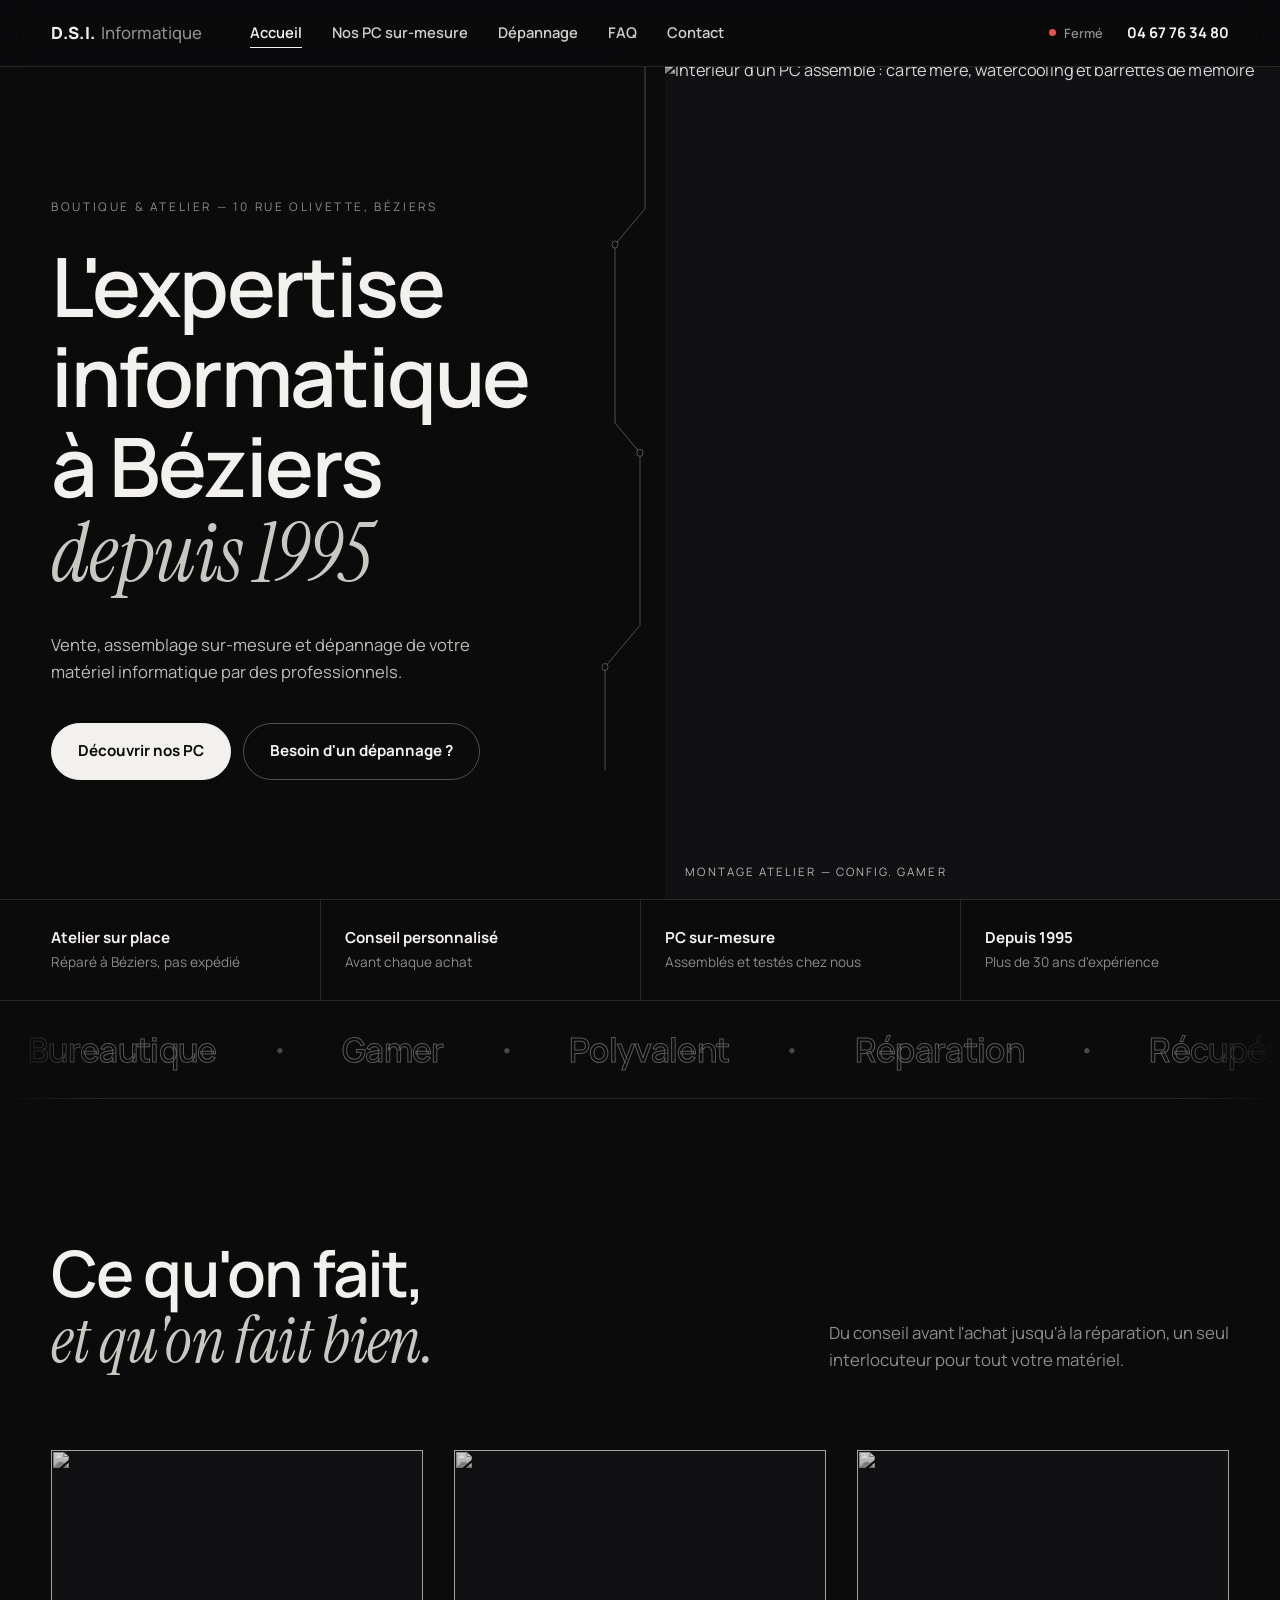
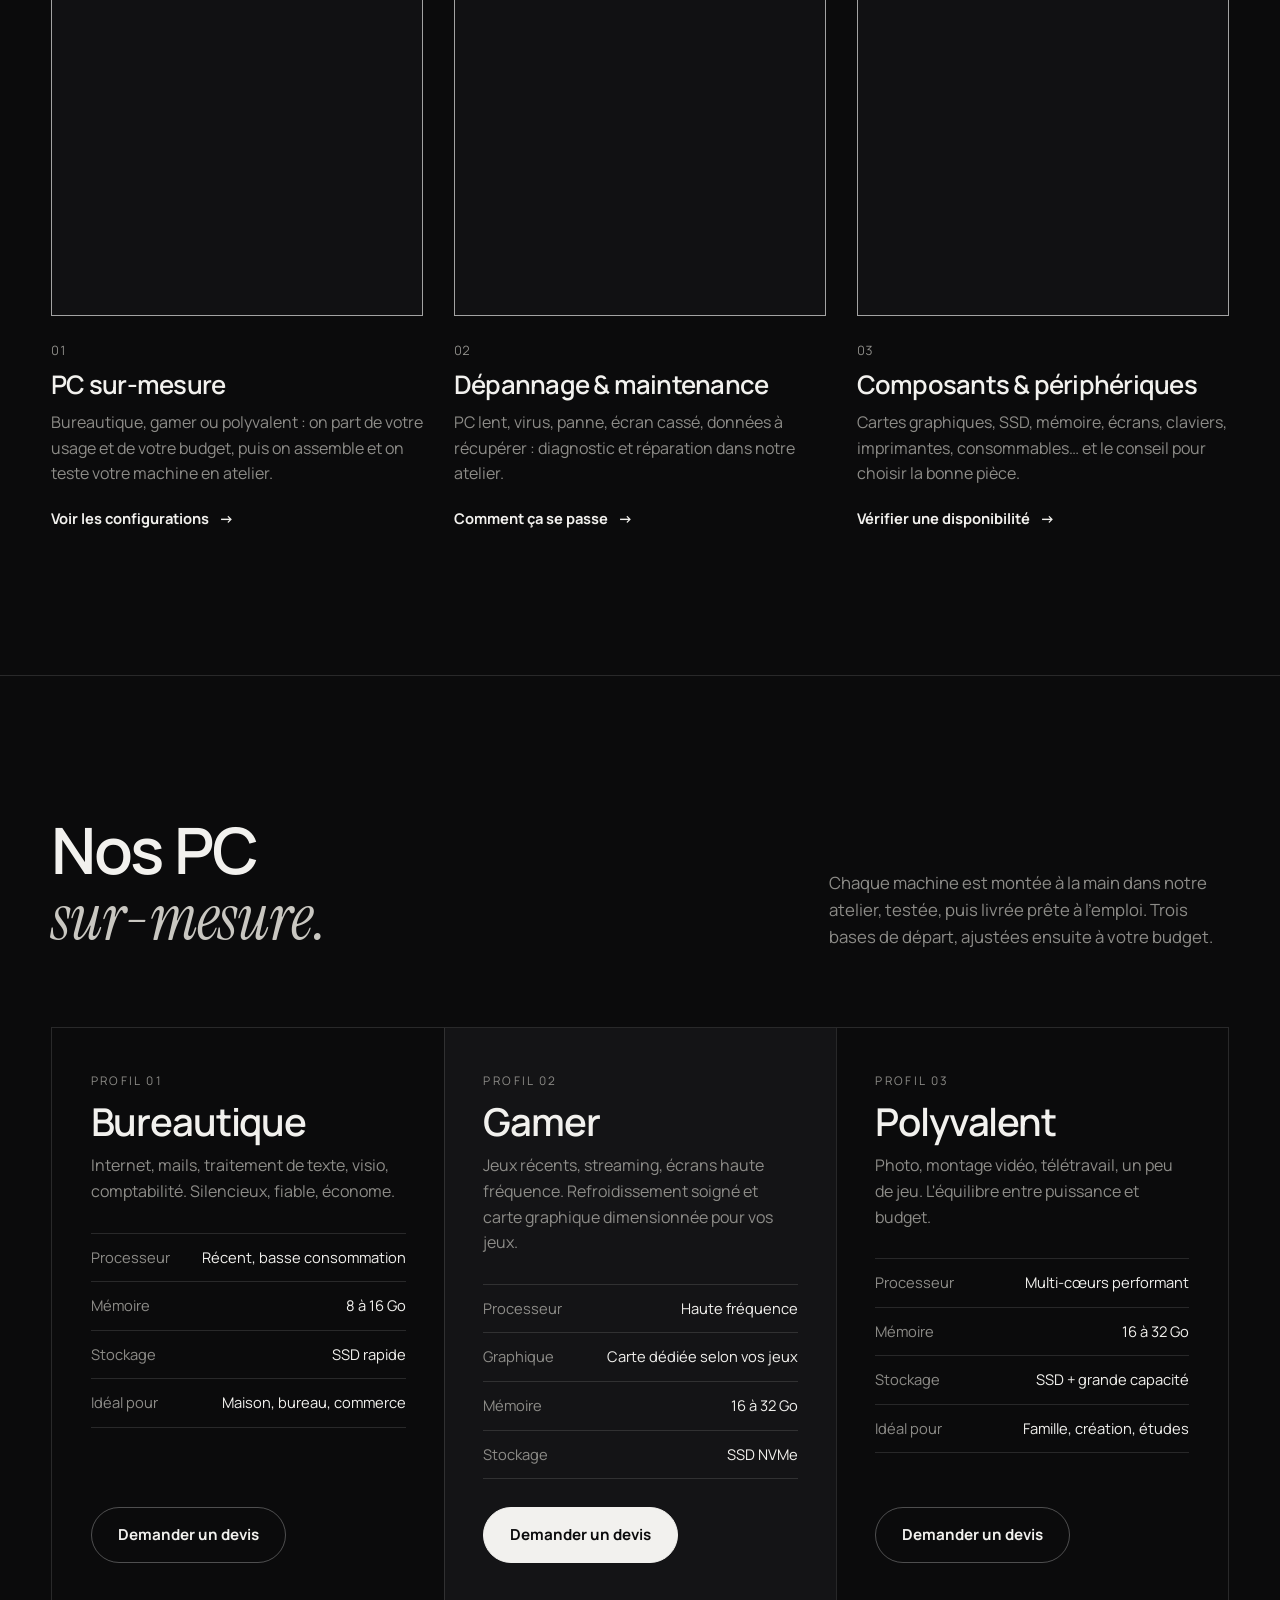
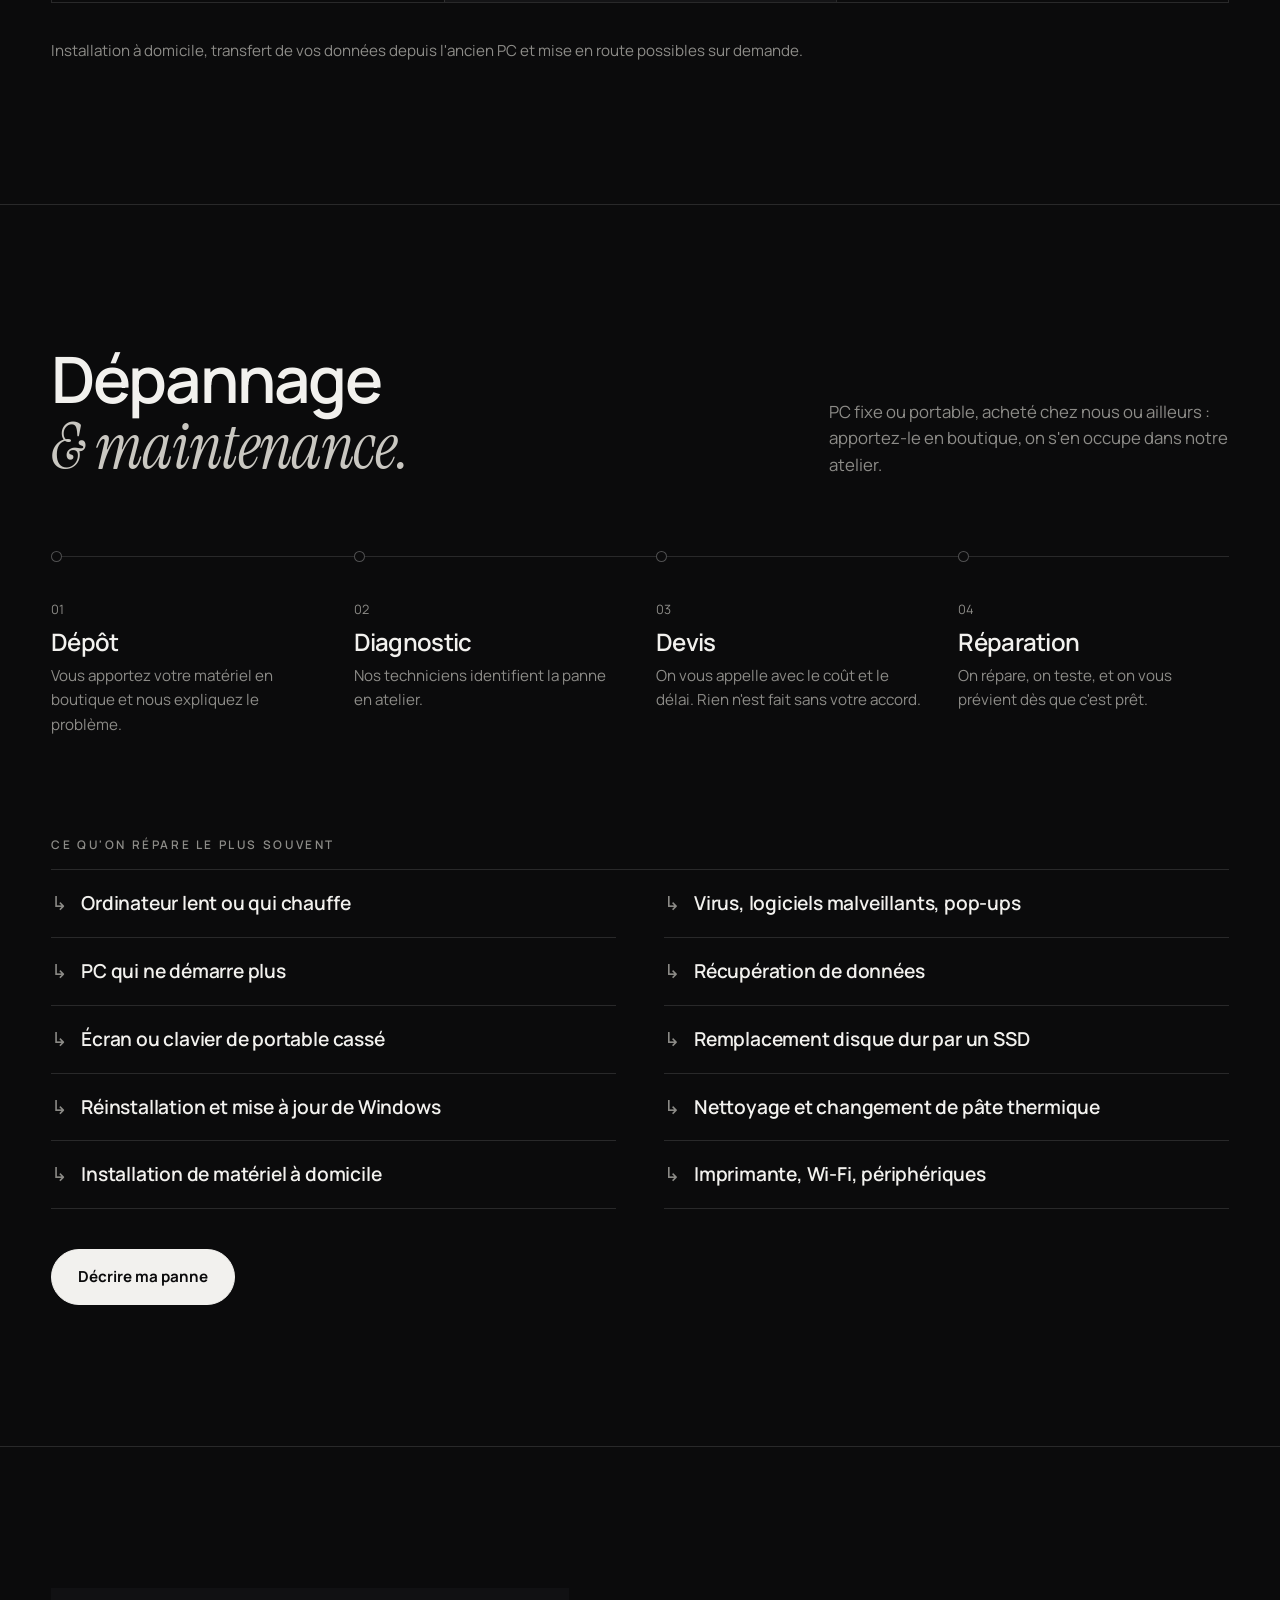
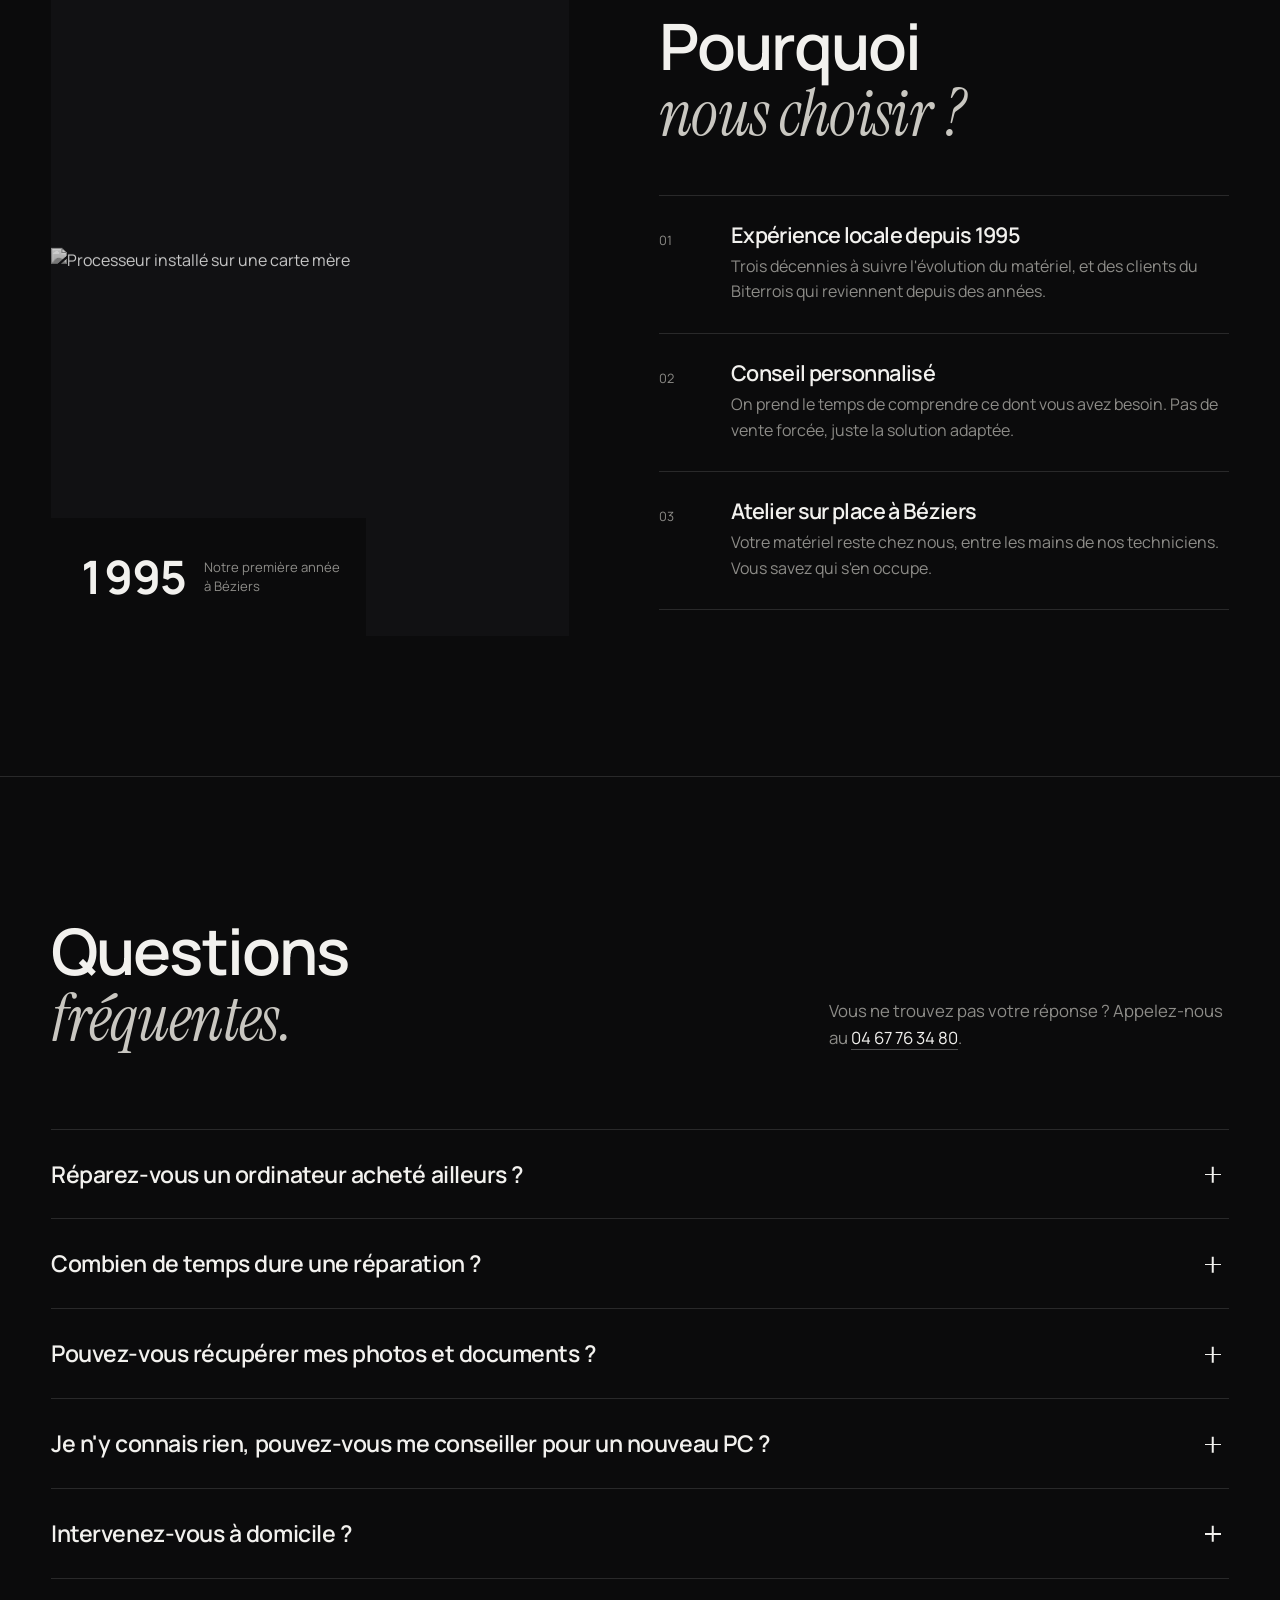
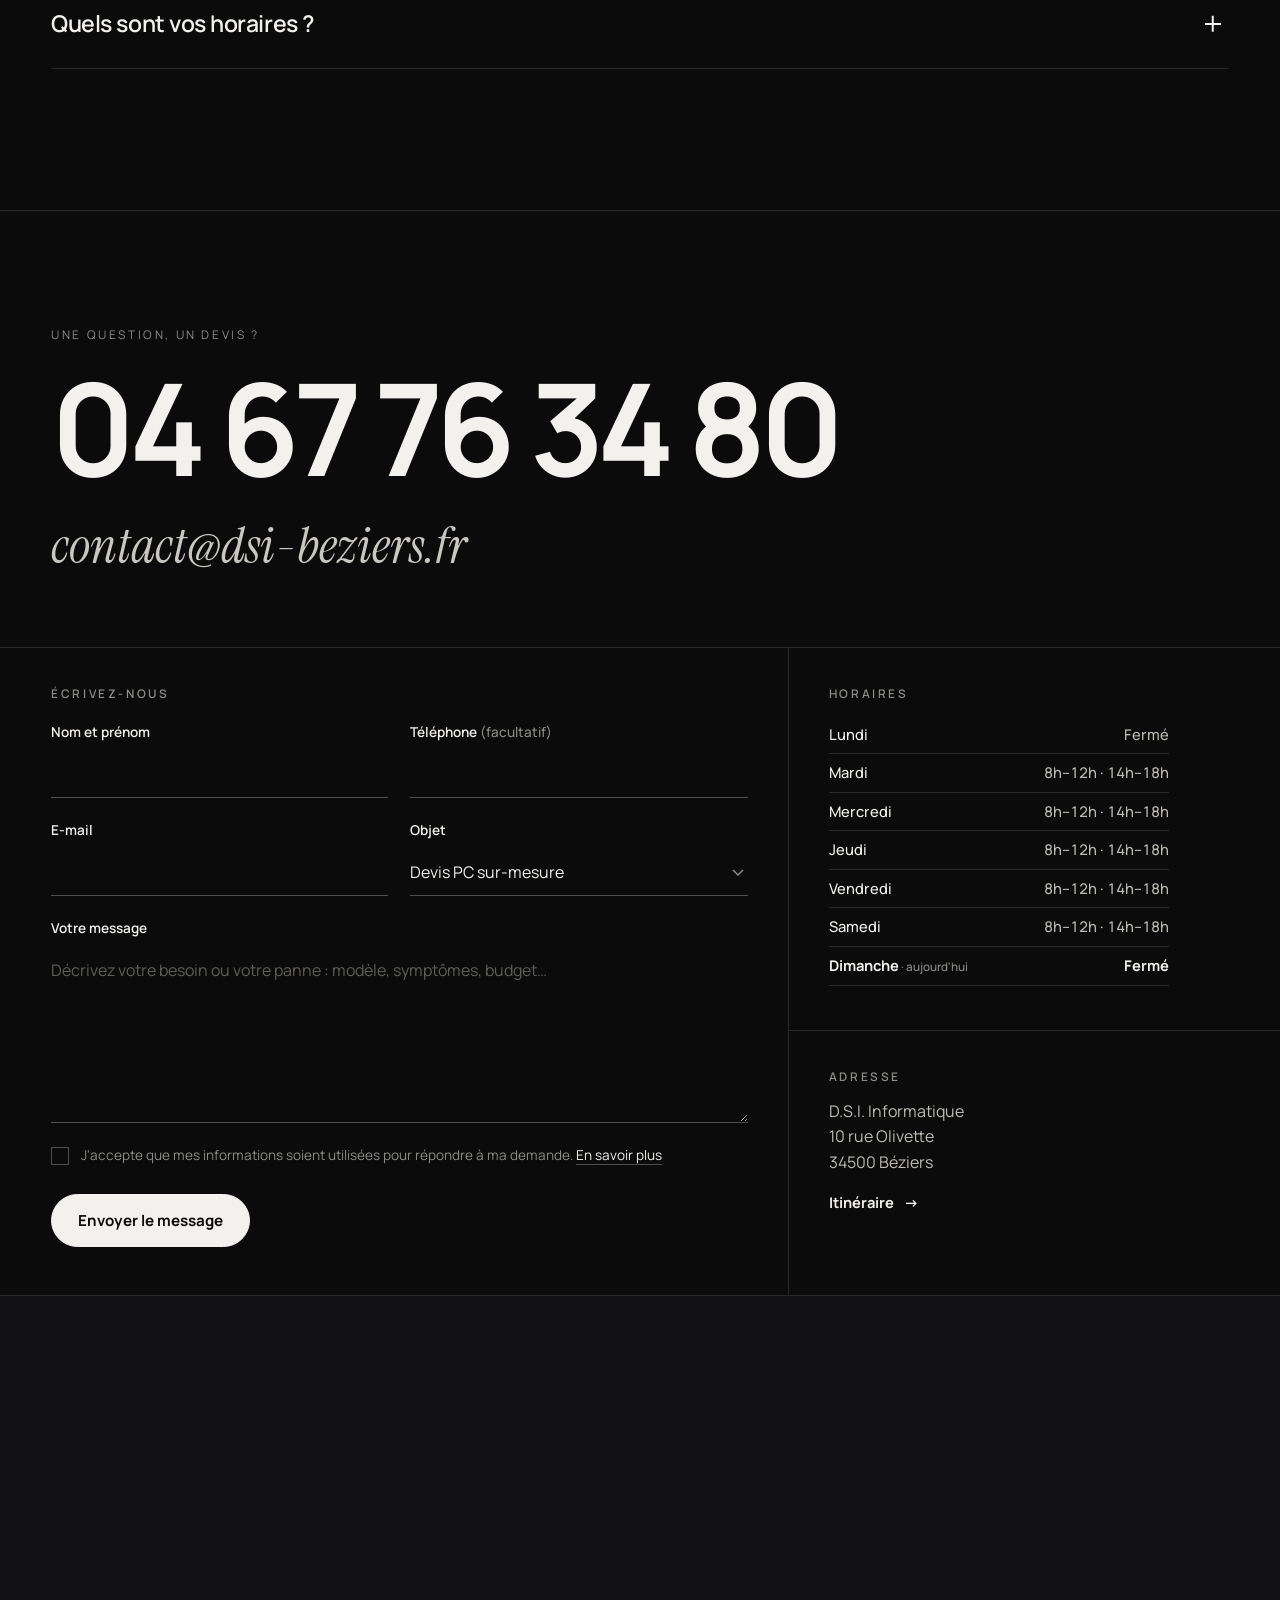
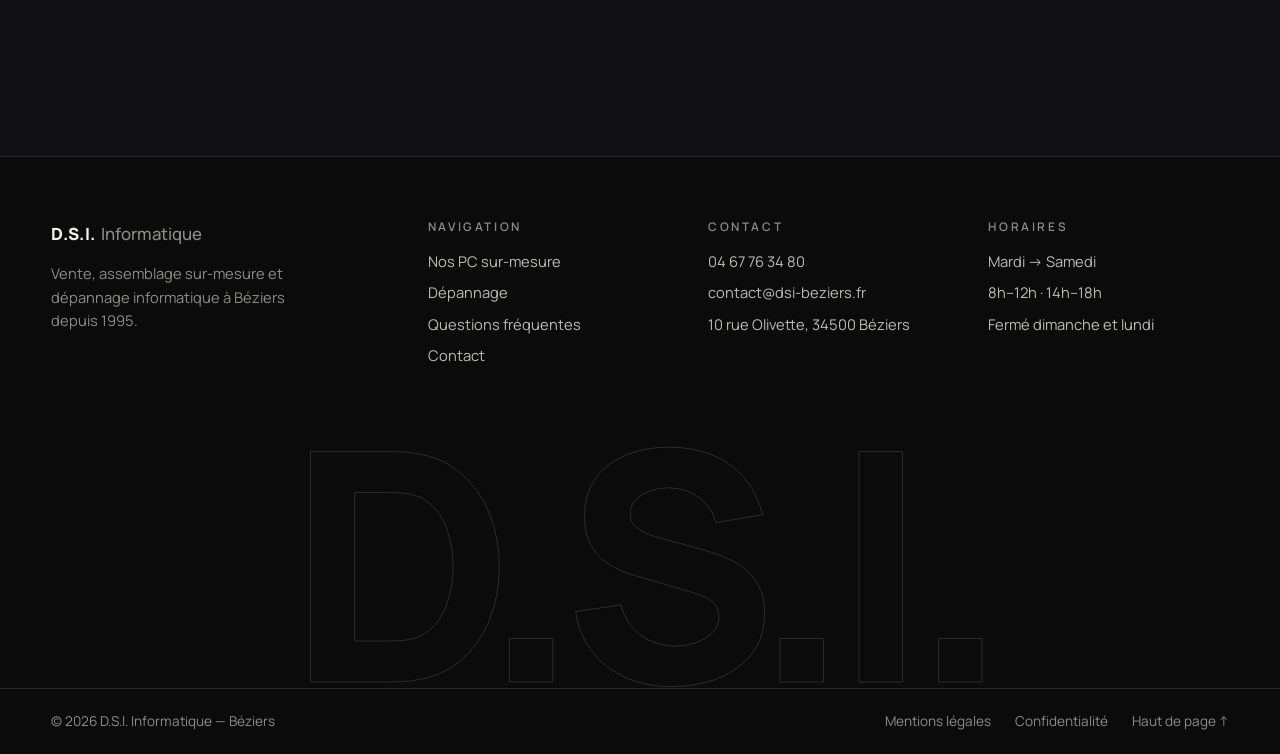
==== index.html @ 3fdc1da6 "Add files via upload" ====
<!DOCTYPE html>
<html lang="fr">
<head>
  <meta charset="UTF-8">
  <meta name="viewport" content="width=device-width, initial-scale=1.0">
  <title>D.S.I. Informatique — Vente, PC sur-mesure et dépannage à Béziers depuis 1995</title>
  <meta name="description" content="D.S.I. Informatique, boutique et atelier au 10 rue Olivette à Béziers depuis 1995 : PC sur-mesure, dépannage, récupération de données, composants et périphériques. 04 67 76 34 80.">
  <meta name="theme-color" content="#0b0b0c">
  <link rel="canonical" href="https://www.dsi-beziers.fr/">

  <!-- Partage réseaux sociaux -->
  <meta property="og:type" content="website">
  <meta property="og:locale" content="fr_FR">
  <meta property="og:title" content="D.S.I. Informatique — L'expertise informatique à Béziers depuis 1995">
  <meta property="og:description" content="Vente, assemblage sur-mesure et dépannage de votre matériel informatique par des professionnels.">
  <meta property="og:image" content="https://images.unsplash.com/photo-1587202372634-32705e3bf49c?auto=format&fit=crop&w=1200&h=630&q=80">

  <link rel="icon" href="data:image/svg+xml,%3Csvg xmlns='http://www.w3.org/2000/svg' viewBox='0 0 64 64'%3E%3Crect width='64' height='64' rx='14' fill='%230b0b0c'/%3E%3Ctext x='32' y='41' font-family='Arial' font-weight='800' font-size='22' fill='%23f2f1ee' text-anchor='middle'%3EDSI%3C/text%3E%3C/svg%3E">
  <link rel="preconnect" href="https://fonts.googleapis.com">
  <link rel="preconnect" href="https://fonts.gstatic.com" crossorigin>
  <link href="https://fonts.googleapis.com/css2?family=Manrope:wght@400;500;600;700;800&family=Instrument+Serif:ital@1&display=swap" rel="stylesheet">
  <link rel="stylesheet" href="style.css">

  <!-- Données structurées pour Google (fiche entreprise locale) -->
  <script type="application/ld+json">
  {
    "@context": "https://schema.org",
    "@type": "ComputerStore",
    "name": "D.S.I. Informatique",
    "url": "https://www.dsi-beziers.fr/",
    "telephone": "+33467763480",
    "email": "contact@dsi-beziers.fr",
    "foundingDate": "1995",
    "address": {
      "@type": "PostalAddress",
      "streetAddress": "10 rue Olivette",
      "postalCode": "34500",
      "addressLocality": "Béziers",
      "addressCountry": "FR"
    },
    "openingHoursSpecification": [
      { "@type": "OpeningHoursSpecification", "dayOfWeek": ["Tuesday","Wednesday","Thursday","Friday","Saturday"], "opens": "08:00", "closes": "12:00" },
      { "@type": "OpeningHoursSpecification", "dayOfWeek": ["Tuesday","Wednesday","Thursday","Friday","Saturday"], "opens": "14:00", "closes": "18:00" }
    ]
  }
  </script>
</head>
<body>
  <a class="skip" href="#main">Aller au contenu</a>

  <!-- ===== Header ===== -->
  <header class="header" id="header">
    <nav class="nav" aria-label="Navigation principale">
      <a href="#accueil" class="logo" aria-label="D.S.I. Informatique, accueil">D.S.I.<span>Informatique</span></a>

      <ul class="nav__links" id="navLinks">
        <li><a href="#accueil">Accueil</a></li>
        <li><a href="#pc-sur-mesure">Nos PC sur-mesure</a></li>
        <li><a href="#depannage">Dépannage</a></li>
        <li><a href="#faq">FAQ</a></li>
        <li><a href="#contact">Contact</a></li>
      </ul>

      <div class="nav__right">
        <span class="live" id="liveStatus"><i></i><b>—</b></span>
        <a href="tel:+33467763480" class="nav__phone">04 67 76 34 80</a>
        <button class="burger" id="burger" aria-label="Ouvrir le menu" aria-expanded="false" aria-controls="navLinks"><span></span><span></span></button>
      </div>
    </nav>
  </header>

  <main id="main">
    <!-- ===== Hero ===== -->
    <section class="hero" id="accueil">
      <div class="hero__text">
        <p class="eyebrow" data-reveal>Boutique &amp; atelier — 10 rue Olivette, Béziers</p>

        <h1 class="hero__title">
          <span class="line"><span>L'expertise</span></span>
          <span class="line"><span>informatique</span></span>
          <span class="line"><span>à Béziers <em>depuis 1995</em></span></span>
        </h1>

        <p class="hero__sub" data-reveal style="--d:.5s">
          Vente, assemblage sur-mesure et dépannage de votre matériel informatique par des professionnels.
        </p>

        <div class="hero__cta" data-reveal style="--d:.65s">
          <a href="#pc-sur-mesure" class="btn btn--light">Découvrir nos PC</a>
          <a href="#depannage" class="btn">Besoin d'un dépannage ?</a>
        </div>
      </div>

      <svg class="hero__trace" viewBox="0 0 80 700" preserveAspectRatio="none" aria-hidden="true">
        <path pathLength="1" d="M60 0 V120 L30 150 V300 L55 325 V470 L20 505 V700" />
        <circle cx="30" cy="150" r="3" /><circle cx="55" cy="325" r="3" /><circle cx="20" cy="505" r="3" />
      </svg>

      <figure class="hero__media">
        <img src="https://images.unsplash.com/photo-1587202372634-32705e3bf49c?auto=format&fit=crop&w=1400&q=80"
             alt="Intérieur d'un PC assemblé : carte mère, watercooling et barrettes de mémoire" fetchpriority="high">
        <figcaption>Montage atelier — config. gamer</figcaption>
      </figure>
    </section>

    <!-- ===== Réassurance ===== -->
    <ul class="perks">
      <li data-reveal><strong>Atelier sur place</strong><span>Réparé à Béziers, pas expédié</span></li>
      <li data-reveal style="--d:.08s"><strong>Conseil personnalisé</strong><span>Avant chaque achat</span></li>
      <li data-reveal style="--d:.16s"><strong>PC sur-mesure</strong><span>Assemblés et testés chez nous</span></li>
      <li data-reveal style="--d:.24s"><strong>Depuis 1995</strong><span>Plus de 30 ans d'expérience</span></li>
    </ul>

    <div class="marquee" aria-hidden="true">
      <div class="marquee__track">
        <span>Bureautique</span><span>Gamer</span><span>Polyvalent</span><span>Réparation</span><span>Récupération de données</span><span>Cartes graphiques</span><span>SSD</span><span>Mémoire</span><span>Écrans</span><span>Installation à domicile</span>
        <span>Bureautique</span><span>Gamer</span><span>Polyvalent</span><span>Réparation</span><span>Récupération de données</span><span>Cartes graphiques</span><span>SSD</span><span>Mémoire</span><span>Écrans</span><span>Installation à domicile</span>
      </div>
    </div>

    <!-- ===== Services ===== -->
    <section class="section" id="services" aria-labelledby="services-title">
      <div class="section__head">
        <h2 id="services-title" data-reveal>Ce qu'on fait,<br><em>et qu'on fait bien.</em></h2>
        <p data-reveal style="--d:.1s">Du conseil avant l'achat jusqu'à la réparation, un seul interlocuteur pour tout votre matériel.</p>
      </div>

      <div class="services">
        <article class="service" data-reveal>
          <a href="#pc-sur-mesure" class="service__img" tabindex="-1" aria-hidden="true">
            <img src="https://images.unsplash.com/photo-1593640408182-31c70c8268f5?auto=format&fit=crop&w=900&q=75" alt="" loading="lazy">
          </a>
          <span class="service__num">01</span>
          <h3>PC sur-mesure</h3>
          <p>Bureautique, gamer ou polyvalent : on part de votre usage et de votre budget, puis on assemble et on teste votre machine en atelier.</p>
          <a href="#pc-sur-mesure" class="link">Voir les configurations</a>
        </article>

        <article class="service" data-reveal style="--d:.1s">
          <a href="#depannage" class="service__img" tabindex="-1" aria-hidden="true">
            <img src="https://images.unsplash.com/photo-1597852074816-d933c7d2b988?auto=format&fit=crop&w=900&q=75" alt="" loading="lazy">
          </a>
          <span class="service__num">02</span>
          <h3>Dépannage &amp; maintenance</h3>
          <p>PC lent, virus, panne, écran cassé, données à récupérer : diagnostic et réparation dans notre atelier.</p>
          <a href="#depannage" class="link">Comment ça se passe</a>
        </article>

        <article class="service" data-reveal style="--d:.2s">
          <a href="#contact" class="service__img" tabindex="-1" aria-hidden="true">
            <img src="https://images.unsplash.com/photo-1591405351990-4726e331f141?auto=format&fit=crop&w=900&q=75" alt="" loading="lazy">
          </a>
          <span class="service__num">03</span>
          <h3>Composants &amp; périphériques</h3>
          <p>Cartes graphiques, SSD, mémoire, écrans, claviers, imprimantes, consommables… et le conseil pour choisir la bonne pièce.</p>
          <a href="#contact" class="link" data-subject="Composant / périphérique">Vérifier une disponibilité</a>
        </article>
      </div>
    </section>

    <!-- ===== PC sur-mesure ===== -->
    <section class="section pcs" id="pc-sur-mesure" aria-labelledby="pc-title">
      <div class="section__head">
        <h2 id="pc-title" data-reveal>Nos PC<br><em>sur-mesure.</em></h2>
        <p data-reveal style="--d:.1s">Chaque machine est montée à la main dans notre atelier, testée, puis livrée prête à l'emploi. Trois bases de départ, ajustées ensuite à votre budget.</p>
      </div>

      <div class="configs">
        <article class="config" data-reveal>
          <header>
            <span class="config__tag">Profil 01</span>
            <h3>Bureautique</h3>
            <p>Internet, mails, traitement de texte, visio, comptabilité. Silencieux, fiable, économe.</p>
          </header>
          <ul class="specs">
            <li><span>Processeur</span>Récent, basse consommation</li>
            <li><span>Mémoire</span>8 à 16 Go</li>
            <li><span>Stockage</span>SSD rapide</li>
            <li><span>Idéal pour</span>Maison, bureau, commerce</li>
          </ul>
          <a href="#contact" class="btn" data-subject="Devis PC sur-mesure" data-message="Bonjour, je souhaite un devis pour un PC bureautique.">Demander un devis</a>
        </article>

        <article class="config config--featured" data-reveal style="--d:.1s">
          <header>
            <span class="config__tag">Profil 02</span>
            <h3>Gamer</h3>
            <p>Jeux récents, streaming, écrans haute fréquence. Refroidissement soigné et carte graphique dimensionnée pour vos jeux.</p>
          </header>
          <ul class="specs">
            <li><span>Processeur</span>Haute fréquence</li>
            <li><span>Graphique</span>Carte dédiée selon vos jeux</li>
            <li><span>Mémoire</span>16 à 32 Go</li>
            <li><span>Stockage</span>SSD NVMe</li>
          </ul>
          <a href="#contact" class="btn btn--light" data-subject="Devis PC sur-mesure" data-message="Bonjour, je souhaite un devis pour un PC gamer. Les jeux auxquels je joue : ">Demander un devis</a>
        </article>

        <article class="config" data-reveal style="--d:.2s">
          <header>
            <span class="config__tag">Profil 03</span>
            <h3>Polyvalent</h3>
            <p>Photo, montage vidéo, télétravail, un peu de jeu. L'équilibre entre puissance et budget.</p>
          </header>
          <ul class="specs">
            <li><span>Processeur</span>Multi-cœurs performant</li>
            <li><span>Mémoire</span>16 à 32 Go</li>
            <li><span>Stockage</span>SSD + grande capacité</li>
            <li><span>Idéal pour</span>Famille, création, études</li>
          </ul>
          <a href="#contact" class="btn" data-subject="Devis PC sur-mesure" data-message="Bonjour, je souhaite un devis pour un PC polyvalent. Mon usage : ">Demander un devis</a>
        </article>
      </div>

      <p class="note" data-reveal>Installation à domicile, transfert de vos données depuis l'ancien PC et mise en route possibles sur demande.</p>
    </section>

    <!-- ===== Dépannage ===== -->
    <section class="section repair" id="depannage" aria-labelledby="repair-title">
      <div class="section__head">
        <h2 id="repair-title" data-reveal>Dépannage<br><em>&amp; maintenance.</em></h2>
        <p data-reveal style="--d:.1s">PC fixe ou portable, acheté chez nous ou ailleurs : apportez-le en boutique, on s'en occupe dans notre atelier.</p>
      </div>

      <ol class="steps" id="steps">
        <li data-reveal><span>01</span><h3>Dépôt</h3><p>Vous apportez votre matériel en boutique et nous expliquez le problème.</p></li>
        <li data-reveal style="--d:.1s"><span>02</span><h3>Diagnostic</h3><p>Nos techniciens identifient la panne en atelier.</p></li>
        <li data-reveal style="--d:.2s"><span>03</span><h3>Devis</h3><p>On vous appelle avec le coût et le délai. Rien n'est fait sans votre accord.</p></li>
        <li data-reveal style="--d:.3s"><span>04</span><h3>Réparation</h3><p>On répare, on teste, et on vous prévient dès que c'est prêt.</p></li>
      </ol>

      <div class="fixes">
        <h3 class="fixes__title" data-reveal>Ce qu'on répare le plus souvent</h3>
        <ul>
          <li data-reveal>Ordinateur lent ou qui chauffe</li>
          <li data-reveal>Virus, logiciels malveillants, pop-ups</li>
          <li data-reveal>PC qui ne démarre plus</li>
          <li data-reveal>Récupération de données</li>
          <li data-reveal>Écran ou clavier de portable cassé</li>
          <li data-reveal>Remplacement disque dur par un SSD</li>
          <li data-reveal>Réinstallation et mise à jour de Windows</li>
          <li data-reveal>Nettoyage et changement de pâte thermique</li>
          <li data-reveal>Installation de matériel à domicile</li>
          <li data-reveal>Imprimante, Wi-Fi, périphériques</li>
        </ul>
        <a href="#contact" class="btn btn--light" data-subject="Dépannage" data-reveal>Décrire ma panne</a>
      </div>
    </section>

    <!-- ===== Pourquoi nous ===== -->
    <section class="section why" id="pourquoi" aria-labelledby="why-title">
      <div class="why__media" data-reveal>
        <img src="https://images.unsplash.com/photo-1555617981-dac3880eac6e?auto=format&fit=crop&w=1000&q=75" alt="Processeur installé sur une carte mère" loading="lazy" data-parallax>
        <div class="why__badge">
          <strong><span data-count="1995">1995</span></strong>
          <span>Notre première année<br>à Béziers</span>
        </div>
      </div>

      <div class="why__content">
        <h2 id="why-title" data-reveal>Pourquoi<br><em>nous choisir ?</em></h2>

        <ol class="reasons">
          <li data-reveal>
            <span>01</span>
            <div>
              <h3>Expérience locale depuis 1995</h3>
              <p>Trois décennies à suivre l'évolution du matériel, et des clients du Biterrois qui reviennent depuis des années.</p>
            </div>
          </li>
          <li data-reveal style="--d:.08s">
            <span>02</span>
            <div>
              <h3>Conseil personnalisé</h3>
              <p>On prend le temps de comprendre ce dont vous avez besoin. Pas de vente forcée, juste la solution adaptée.</p>
            </div>
          </li>
          <li data-reveal style="--d:.16s">
            <span>03</span>
            <div>
              <h3>Atelier sur place à Béziers</h3>
              <p>Votre matériel reste chez nous, entre les mains de nos techniciens. Vous savez qui s'en occupe.</p>
            </div>
          </li>
        </ol>
      </div>
    </section>

    <!-- ===== FAQ ===== -->
    <section class="section faq" id="faq" aria-labelledby="faq-title">
      <div class="section__head">
        <h2 id="faq-title" data-reveal>Questions<br><em>fréquentes.</em></h2>
        <p data-reveal style="--d:.1s">Vous ne trouvez pas votre réponse ? Appelez-nous au <a href="tel:+33467763480">04 67 76 34 80</a>.</p>
      </div>

      <div class="faq__list">
        <details data-reveal>
          <summary>Réparez-vous un ordinateur acheté ailleurs ?</summary>
          <div><p>Oui. PC fixe ou portable, quelle que soit la marque ou l'endroit où il a été acheté, nous le diagnostiquons et le réparons dans notre atelier.</p></div>
        </details>
        <details data-reveal>
          <summary>Combien de temps dure une réparation ?</summary>
          <div><p>Cela dépend de la panne et de la disponibilité des pièces. Après le diagnostic, on vous communique un délai précis en même temps que le devis.</p></div>
        </details>
        <details data-reveal>
          <summary>Pouvez-vous récupérer mes photos et documents ?</summary>
          <div><p>Oui, nous réalisons la récupération de données sur disques durs et SSD, y compris lorsque l'ordinateur ne démarre plus. Évitez de rallumer un disque qui fait du bruit : apportez-le nous directement.</p></div>
        </details>
        <details data-reveal>
          <summary>Je n'y connais rien, pouvez-vous me conseiller pour un nouveau PC ?</summary>
          <div><p>C'est notre métier. Dites-nous ce que vous faites avec votre ordinateur et votre budget, on vous propose la configuration adaptée, sans superflu.</p></div>
        </details>
        <details data-reveal>
          <summary>Intervenez-vous à domicile ?</summary>
          <div><p>Oui, pour l'installation de votre nouveau matériel. Contactez-nous pour convenir d'un créneau.</p></div>
        </details>
        <details data-reveal>
          <summary>Quels sont vos horaires ?</summary>
          <div><p>Du mardi au samedi, de 8h à 12h et de 14h à 18h. Fermé le dimanche et le lundi.</p></div>
        </details>
      </div>
    </section>

    <!-- ===== Contact ===== -->
    <section class="contact" id="contact" aria-labelledby="contact-title">
      <div class="contact__big">
        <p class="eyebrow" data-reveal>Une question, un devis ?</p>
        <h2 id="contact-title" data-reveal>
          <a href="tel:+33467763480" class="phone-xl">04 67 76 34 80</a>
        </h2>
        <a href="mailto:contact@dsi-beziers.fr" class="mail-xl" data-reveal style="--d:.1s">contact@dsi-beziers.fr</a>
      </div>

      <div class="contact__layout">
        <!-- Formulaire -->
        <form class="form" id="contactForm" novalidate data-reveal>
          <h3>Écrivez-nous</h3>
          <div class="form__row">
            <div class="field">
              <label for="f-name">Nom et prénom</label>
              <input id="f-name" name="name" type="text" autocomplete="name" required>
              <small class="field__error">Indiquez votre nom.</small>
            </div>
            <div class="field">
              <label for="f-phone">Téléphone <i>(facultatif)</i></label>
              <input id="f-phone" name="phone" type="tel" autocomplete="tel" inputmode="tel">
            </div>
          </div>
          <div class="form__row">
            <div class="field">
              <label for="f-email">E-mail</label>
              <input id="f-email" name="email" type="email" autocomplete="email" required>
              <small class="field__error">Indiquez une adresse e-mail valide.</small>
            </div>
            <div class="field">
              <label for="f-subject">Objet</label>
              <select id="f-subject" name="subject" required>
                <option value="Devis PC sur-mesure">Devis PC sur-mesure</option>
                <option value="Dépannage">Dépannage / réparation</option>
                <option value="Récupération de données">Récupération de données</option>
                <option value="Composant / périphérique">Composant / périphérique</option>
                <option value="Installation à domicile">Installation à domicile</option>
                <option value="Autre demande">Autre demande</option>
              </select>
            </div>
          </div>
          <div class="field">
            <label for="f-message">Votre message</label>
            <textarea id="f-message" name="message" rows="6" required placeholder="Décrivez votre besoin ou votre panne : modèle, symptômes, budget…"></textarea>
            <small class="field__error">Écrivez votre message.</small>
          </div>
          <label class="check">
            <input type="checkbox" name="consent" required>
            <span>J'accepte que mes informations soient utilisées pour répondre à ma demande. <a href="mentions-legales.html#confidentialite">En savoir plus</a></span>
          </label>
          <small class="field__error field__error--consent">Merci de cocher cette case.</small>

          <div class="form__foot">
            <button type="submit" class="btn btn--light">Envoyer le message</button>
            <p class="form__status" id="formStatus" role="status" aria-live="polite"></p>
          </div>
        </form>

        <!-- Infos -->
        <aside class="contact__info">
          <div class="contact__col" data-reveal>
            <h3>Horaires</h3>
            <table class="hours" id="hours">
              <tbody>
                <tr data-day="1"><th>Lundi</th><td>Fermé</td></tr>
                <tr data-day="2"><th>Mardi</th><td>8h–12h · 14h–18h</td></tr>
                <tr data-day="3"><th>Mercredi</th><td>8h–12h · 14h–18h</td></tr>
                <tr data-day="4"><th>Jeudi</th><td>8h–12h · 14h–18h</td></tr>
                <tr data-day="5"><th>Vendredi</th><td>8h–12h · 14h–18h</td></tr>
                <tr data-day="6"><th>Samedi</th><td>8h–12h · 14h–18h</td></tr>
                <tr data-day="0"><th>Dimanche</th><td>Fermé</td></tr>
              </tbody>
            </table>
          </div>

          <div class="contact__col" data-reveal style="--d:.1s">
            <h3>Adresse</h3>
            <address>
              D.S.I. Informatique<br>
              10 rue Olivette<br>
              34500 Béziers
            </address>
            <a class="link" href="https://www.google.com/maps/dir/?api=1&destination=10+rue+Olivette+34500+B%C3%A9ziers" target="_blank" rel="noopener">Itinéraire</a>
          </div>
        </aside>
      </div>

      <div class="map" data-reveal>
        <iframe title="Plan d'accès : D.S.I. Informatique, 10 rue Olivette, Béziers"
                src="https://www.google.com/maps?q=10+rue+Olivette,+34500+B%C3%A9ziers&z=16&output=embed"
                loading="lazy" referrerpolicy="no-referrer-when-downgrade"></iframe>
      </div>
    </section>
  </main>

  <!-- ===== Footer ===== -->
  <footer class="footer">
    <div class="footer__cols">
      <div>
        <a href="#accueil" class="logo">D.S.I.<span>Informatique</span></a>
        <p class="footer__about">Vente, assemblage sur-mesure et dépannage informatique à Béziers depuis 1995.</p>
      </div>
      <div>
        <h3>Navigation</h3>
        <ul>
          <li><a href="#pc-sur-mesure">Nos PC sur-mesure</a></li>
          <li><a href="#depannage">Dépannage</a></li>
          <li><a href="#faq">Questions fréquentes</a></li>
          <li><a href="#contact">Contact</a></li>
        </ul>
      </div>
      <div>
        <h3>Contact</h3>
        <ul>
          <li><a href="tel:+33467763480">04 67 76 34 80</a></li>
          <li><a href="mailto:contact@dsi-beziers.fr">contact@dsi-beziers.fr</a></li>
          <li>10 rue Olivette, 34500 Béziers</li>
        </ul>
      </div>
      <div>
        <h3>Horaires</h3>
        <ul>
          <li>Mardi → Samedi</li>
          <li>8h–12h · 14h–18h</li>
          <li>Fermé dimanche et lundi</li>
        </ul>
      </div>
    </div>

    <p class="footer__word" aria-hidden="true">D.S.I.</p>

    <div class="footer__bar">
      <span>© <span id="year"></span> D.S.I. Informatique — Béziers</span>
      <nav aria-label="Liens légaux">
        <a href="mentions-legales.html">Mentions légales</a>
        <a href="mentions-legales.html#confidentialite">Confidentialité</a>
        <a href="#accueil">Haut de page ↑</a>
      </nav>
    </div>
  </footer>

  <script src="script.js" defer></script>
</body>
</html>
---- style.css ----
/* =========================================================
   D.S.I. Informatique — Béziers
   ========================================================= */

:root {
  --bg: #0b0b0c;
  --bg-2: #111113;
  --line: rgba(255, 255, 255, 0.12);
  --line-strong: rgba(255, 255, 255, 0.28);
  --text: #f2f1ee;
  --muted: #8d8c88;
  --accent: #4f8cff;
  --ok: #3ecf8e;
  --ko: #e5534b;

  --font: "Manrope", system-ui, -apple-system, "Segoe UI", sans-serif;
  --serif: "Instrument Serif", Georgia, serif;

  --header-h: 66px;
  --pad: clamp(16px, 4vw, 56px);
  --ease: cubic-bezier(0.16, 1, 0.3, 1);
}

*, *::before, *::after { box-sizing: border-box; margin: 0; padding: 0; }
html { scroll-behavior: smooth; scroll-padding-top: var(--header-h); }
body {
  font-family: var(--font);
  background: var(--bg);
  color: var(--text);
  line-height: 1.6;
  -webkit-font-smoothing: antialiased;
  overflow-x: hidden;
}
img { display: block; max-width: 100%; }
a { color: inherit; text-decoration: none; }
ul, ol { list-style: none; }
h1, h2, h3 { font-weight: 600; letter-spacing: -0.03em; line-height: 1.02; }
em { font-family: var(--serif); font-style: italic; font-weight: 400; letter-spacing: -0.01em; }
:focus-visible { outline: 1px solid var(--text); outline-offset: 4px; }

.eyebrow {
  font-size: 0.74rem;
  letter-spacing: 0.22em;
  text-transform: uppercase;
  color: var(--muted);
}

/* ---------- Boutons & liens ---------- */
.btn {
  display: inline-flex;
  align-items: center;
  justify-content: center;
  padding: 15px 26px;
  border: 1px solid var(--line-strong);
  border-radius: 999px;
  font-weight: 700;
  font-size: 0.95rem;
  position: relative;
  overflow: hidden;
  isolation: isolate;
  transition: color .45s var(--ease), border-color .45s var(--ease);
}
/* remplissage qui monte au survol */
.btn::before {
  content: "";
  position: absolute;
  inset: 0;
  z-index: -1;
  background: var(--text);
  transform: translateY(101%);
  border-radius: inherit;
  transition: transform .45s var(--ease);
}
.btn:hover { color: var(--bg); border-color: var(--text); }
.btn:hover::before { transform: none; }
.btn--light { background: var(--text); color: var(--bg); border-color: var(--text); }
.btn--light::before { background: var(--bg); }
.btn--light:hover { color: var(--text); border-color: var(--line-strong); }

.link {
  display: inline-flex;
  align-items: center;
  gap: 10px;
  font-weight: 700;
  font-size: 0.92rem;
  padding-bottom: 4px;
  background: linear-gradient(currentColor, currentColor) 0 100% / 0 1px no-repeat;
  transition: background-size .45s var(--ease);
}
.link::after { content: "→"; transition: transform .45s var(--ease); }
.link:hover { background-size: 100% 1px; }
.link:hover::after { transform: translateX(4px); }

/* ---------- Header ---------- */
.header {
  position: fixed;
  inset: 0 0 auto;
  z-index: 50;
  background: rgba(11, 11, 12, 0.72);
  backdrop-filter: blur(14px);
  -webkit-backdrop-filter: blur(14px);
  border-bottom: 1px solid var(--line);
  transition: transform .5s var(--ease);
}
.header.hidden { transform: translateY(-100%); }
.nav {
  height: var(--header-h);
  padding: 0 var(--pad);
  display: flex;
  align-items: center;
  gap: 48px;
}
.logo { font-weight: 800; font-size: 1.05rem; letter-spacing: 0.02em; }
.logo span { font-weight: 500; color: var(--muted); margin-left: 6px; letter-spacing: 0; }

.nav__links { display: flex; gap: 30px; }
.nav__links a {
  font-size: 0.92rem;
  font-weight: 600;
  color: #cfcec9;
  position: relative;
  transition: color .3s;
}
.nav__links a::after {
  content: "";
  position: absolute;
  left: 0; right: 0; bottom: -6px;
  height: 1px;
  background: currentColor;
  transform: scaleX(0);
  transform-origin: right;
  transition: transform .45s var(--ease);
}
.nav__links a:hover, .nav__links a.active { color: var(--text); }
.nav__links a:hover::after, .nav__links a.active::after { transform: scaleX(1); transform-origin: left; }

.nav__right { margin-left: auto; display: flex; align-items: center; gap: 24px; }
.nav__phone { font-weight: 700; font-size: 0.92rem; }
.live { display: inline-flex; align-items: center; gap: 8px; font-size: 0.8rem; color: var(--muted); }
.live i { width: 7px; height: 7px; border-radius: 50%; background: var(--muted); }
.live.open i { background: var(--ok); box-shadow: 0 0 0 4px rgba(62, 207, 142, .15); }
.live.closed i { background: var(--ko); }
.live b { font-weight: 600; }

.burger { display: none; width: 40px; height: 40px; background: none; border: 0; cursor: pointer; position: relative; }
.burger span { position: absolute; left: 10px; right: 10px; height: 1.5px; background: var(--text); transition: transform .4s var(--ease); }
.burger span:first-child { top: 16px; }
.burger span:last-child { top: 23px; }
.burger[aria-expanded="true"] span:first-child { transform: translateY(3.5px) rotate(45deg); }
.burger[aria-expanded="true"] span:last-child { transform: translateY(-3.5px) rotate(-45deg); }

/* ---------- Hero ---------- */
.hero {
  min-height: 100vh;
  min-height: 100svh;
  padding-top: var(--header-h);
  display: grid;
  grid-template-columns: 1fr 80px 1.05fr;
  border-bottom: 1px solid var(--line);
}
.hero__text {
  padding: clamp(40px, 7vw, 96px) 0 clamp(40px, 6vw, 80px) var(--pad);
  display: flex;
  flex-direction: column;
  justify-content: center;
}
.hero__title {
  font-size: clamp(2.7rem, 6.4vw, 6.2rem);
  margin: 28px 0 30px;
}
.hero__title .line { display: block; overflow: hidden; padding-bottom: 0.08em; }
.hero__title .line > span {
  display: inline-block;
  transform: translateY(110%);
  transition: transform 1.1s var(--ease);
}
.hero__title .line:nth-child(2) > span { transition-delay: .08s; }
.hero__title .line:nth-child(3) > span { transition-delay: .16s; }
.loaded .hero__title .line > span { transform: none; }
.hero__title em { color: #c9c7c1; }
.hero__sub { font-size: clamp(1.02rem, 1.3vw, 1.2rem); color: #bdbbb5; max-width: 470px; }
.hero__cta { display: flex; flex-wrap: wrap; gap: 12px; margin-top: 38px; }

.hero__trace { width: 100%; height: 100%; overflow: visible; }
.hero__trace path {
  fill: none;
  stroke: var(--line-strong);
  stroke-width: 1;
  vector-effect: non-scaling-stroke;
  stroke-dasharray: 1;
  stroke-dashoffset: 1;
  transition: stroke-dashoffset 2.2s var(--ease) .3s;
}
.hero__trace circle { fill: var(--bg); stroke: var(--line-strong); vector-effect: non-scaling-stroke; opacity: 0; transition: opacity .6s 1.6s; }
.loaded .hero__trace path { stroke-dashoffset: 0; }
.loaded .hero__trace circle { opacity: 1; }

.hero__media { position: relative; overflow: hidden; background: var(--bg-2); }
.hero__media img {
  width: 100%;
  height: 100%;
  object-fit: cover;
  filter: grayscale(1) contrast(1.08) brightness(.85);
  transform: scale(1.12);
  transition: transform 1.8s var(--ease), filter 1.2s var(--ease);
}
.loaded .hero__media img { transform: scale(1.02); }
.hero__media:hover img { filter: grayscale(0) contrast(1.02) brightness(.95); }
.hero__media figcaption {
  position: absolute;
  left: 20px; bottom: 18px;
  font-size: 0.72rem;
  letter-spacing: 0.18em;
  text-transform: uppercase;
  color: rgba(255,255,255,.75);
  mix-blend-mode: difference;
}

/* ---------- Réassurance ---------- */
.perks {
  display: grid;
  grid-template-columns: repeat(4, 1fr);
  border-bottom: 1px solid var(--line);
}
.perks li {
  padding: 26px var(--pad) 26px 24px;
  border-left: 1px solid var(--line);
  display: flex;
  flex-direction: column;
  gap: 2px;
}
.perks li:first-child { border-left: 0; padding-left: var(--pad); }
.perks strong { font-size: 0.95rem; font-weight: 700; }
.perks span { font-size: 0.85rem; color: var(--muted); }

/* ---------- Marquee ---------- */
.marquee {
  border-bottom: 1px solid var(--line);
  overflow: hidden;
  padding: 22px 0;
  mask-image: linear-gradient(90deg, transparent, #000 8%, #000 92%, transparent);
}
.marquee__track { display: flex; width: max-content; animation: marquee 40s linear infinite; }
.marquee:hover .marquee__track { animation-play-state: paused; }
.marquee span {
  font-size: clamp(1.4rem, 2.6vw, 2.2rem);
  font-weight: 600;
  letter-spacing: -0.02em;
  color: #57565300;
  -webkit-text-stroke: 1px #5b5a56;
  padding: 0 28px;
  display: flex;
  align-items: center;
  gap: 56px;
  transition: color .3s;
}
.marquee span::after { content: "•"; -webkit-text-stroke: 0; color: #4a4946; font-size: .6em; }
.marquee span:hover { color: var(--text); -webkit-text-stroke-color: var(--text); }
@keyframes marquee { to { transform: translateX(-50%); } }

/* ---------- Sections ---------- */
.section { padding: clamp(80px, 11vw, 150px) var(--pad); }
.section__head {
  display: grid;
  grid-template-columns: 1.2fr 1fr;
  gap: 40px;
  align-items: end;
  margin-bottom: clamp(48px, 6vw, 80px);
}
.section__head h2, .why h2 { font-size: clamp(2.3rem, 5vw, 4.4rem); }
.section__head h2 em, .why h2 em { color: #c9c7c1; }
.section__head p { color: var(--muted); max-width: 400px; font-size: 1.05rem; justify-self: end; }

/* ---------- Services ---------- */
.services { display: grid; grid-template-columns: repeat(3, 1fr); gap: clamp(20px, 2.4vw, 36px); }
.service { display: flex; flex-direction: column; gap: 12px; }
.service__img { aspect-ratio: 4 / 5; overflow: hidden; background: var(--bg-2); margin-bottom: 12px; }
.service__img img {
  width: 100%;
  height: 100%;
  object-fit: cover;
  filter: grayscale(1) brightness(.85);
  transition: transform 1.2s var(--ease), filter .8s var(--ease);
}
.service:hover .service__img img { transform: scale(1.06); filter: grayscale(0) brightness(.95); }
.service__num { font-size: 0.8rem; color: var(--muted); font-variant-numeric: tabular-nums; }
.service h3 { font-size: 1.6rem; }
.service p { color: var(--muted); max-width: 40ch; }
.service .link { margin-top: 8px; align-self: flex-start; }

/* ---------- Pourquoi nous ---------- */
.why {
  display: grid;
  grid-template-columns: 1fr 1.1fr;
  gap: clamp(40px, 7vw, 110px);
  align-items: center;
  border-top: 1px solid var(--line);
}
.why__media { position: relative; aspect-ratio: 4 / 5; overflow: hidden; background: var(--bg-2); }
.why__media img {
  width: 100%;
  height: 120%;
  object-fit: cover;
  filter: grayscale(1) contrast(1.1) brightness(.8);
  will-change: transform;
}
.why__badge {
  position: absolute;
  left: 0; bottom: 0;
  padding: 22px 26px;
  background: var(--bg);
  display: flex;
  align-items: center;
  gap: 18px;
}
.why__badge strong { font-size: clamp(2.2rem, 3.6vw, 3.2rem); font-weight: 700; letter-spacing: -0.04em; font-variant-numeric: tabular-nums; }
.why__badge > span { font-size: 0.82rem; color: var(--muted); line-height: 1.4; }

.reasons { margin-top: 48px; border-top: 1px solid var(--line); }
.reasons li {
  display: grid;
  grid-template-columns: 56px 1fr;
  gap: 16px;
  padding: 28px 0;
  border-bottom: 1px solid var(--line);
  position: relative;
}
.reasons li::before {
  content: "";
  position: absolute;
  left: 0; bottom: -1px;
  height: 1px;
  width: 100%;
  background: var(--text);
  transform: scaleX(0);
  transform-origin: left;
  transition: transform .7s var(--ease);
}
.reasons li:hover::before { transform: scaleX(1); }
.reasons li > span { font-size: 0.8rem; color: var(--muted); padding-top: 6px; }
.reasons h3 { font-size: 1.35rem; margin-bottom: 8px; transition: transform .5s var(--ease); }
.reasons li:hover h3 { transform: translateX(6px); }
.reasons p { color: var(--muted); max-width: 52ch; }

/* ---------- Contact ---------- */
.contact { border-top: 1px solid var(--line); }
.contact__big {
  padding: clamp(70px, 9vw, 120px) var(--pad) clamp(40px, 5vw, 60px);
  border-bottom: 1px solid var(--line);
}
.phone-xl {
  display: inline-block;
  margin-top: 18px;
  font-size: clamp(2.6rem, 10vw, 9rem);
  font-weight: 700;
  letter-spacing: -0.05em;
  line-height: 1;
  white-space: nowrap;
  transition: color .4s;
}
.phone-xl:hover { color: var(--accent); }

.mail-xl {
  display: inline-block;
  margin-top: 14px;
  font-family: var(--serif);
  font-style: italic;
  font-size: clamp(1.6rem, 4vw, 3.2rem);
  color: #c9c7c1;
  background: linear-gradient(currentColor, currentColor) 0 100% / 0 1px no-repeat;
  transition: background-size .6s var(--ease), color .4s;
}
.mail-xl:hover { color: var(--text); background-size: 100% 1px; }

.contact__layout { display: grid; grid-template-columns: 1.6fr 1fr; border-bottom: 1px solid var(--line); }
.contact__info { border-left: 1px solid var(--line); }
.contact__col {
  padding: 40px var(--pad) 44px 40px;
  display: flex;
  flex-direction: column;
  gap: 16px;
  align-items: flex-start;
}
.contact__col + .contact__col { border-top: 1px solid var(--line); }
.contact__col h3 { font-size: 0.74rem; letter-spacing: 0.22em; text-transform: uppercase; color: var(--muted); font-weight: 600; }
.contact__col p, .contact__col address { font-style: normal; color: #bdbbb5; max-width: 34ch; }

.hours { width: 100%; max-width: 340px; border-collapse: collapse; font-size: 0.92rem; }
.hours th, .hours td { padding: 7px 0; border-bottom: 1px solid var(--line); text-align: left; font-weight: 500; }
.hours td { text-align: right; color: #bdbbb5; font-variant-numeric: tabular-nums; }
.hours tr.today th, .hours tr.today td { color: var(--text); font-weight: 700; }
.hours tr.today th::after { content: " · aujourd'hui"; font-weight: 500; color: var(--muted); font-size: .8em; }

/* ---------- Footer ---------- */
.footer { border-top: 1px solid var(--line); overflow: hidden; }
.footer__word {
  font-size: clamp(5rem, 25vw, 24rem);
  font-weight: 800;
  letter-spacing: -0.06em;
  line-height: 0.8;
  text-align: center;
  padding-top: 40px;
  color: transparent;
  -webkit-text-stroke: 1px #2c2c2b;
  user-select: none;
}
.footer__bar {
  display: flex;
  flex-wrap: wrap;
  justify-content: space-between;
  gap: 12px 24px;
  padding: 22px var(--pad);
  border-top: 1px solid var(--line);
  font-size: 0.85rem;
  color: var(--muted);
}
.footer__bar nav { display: flex; gap: 24px; }
.footer__bar a:hover { color: var(--text); }

.footer__cols {
  display: grid;
  grid-template-columns: 1.4fr repeat(3, 1fr);
  gap: 40px;
  padding: 64px var(--pad) 24px;
}
.footer__cols h3 { font-size: 0.74rem; letter-spacing: 0.22em; text-transform: uppercase; color: var(--muted); font-weight: 600; margin-bottom: 16px; }
.footer__cols ul { display: grid; gap: 8px; font-size: 0.92rem; color: #bdbbb5; }
.footer__cols a { transition: color .3s; }
.footer__cols a:hover { color: var(--text); }
.footer__about { margin-top: 14px; color: var(--muted); font-size: 0.92rem; max-width: 30ch; }

/* ---------- Lien d'évitement ---------- */
.skip {
  position: fixed;
  top: 10px; left: 10px;
  z-index: 100;
  padding: 10px 16px;
  background: var(--text);
  color: var(--bg);
  font-weight: 700;
  transform: translateY(-200%);
}
.skip:focus { transform: none; }

.note { margin-top: 36px; color: var(--muted); font-size: 0.95rem; }

/* ---------- PC sur-mesure ---------- */
.pcs { border-top: 1px solid var(--line); }
.configs {
  display: grid;
  grid-template-columns: repeat(3, 1fr);
  border: 1px solid var(--line);
}
.config {
  padding: clamp(28px, 3vw, 44px);
  display: flex;
  flex-direction: column;
  gap: 28px;
  position: relative;
  transition: background .5s var(--ease);
}
.config + .config { border-left: 1px solid var(--line); }
.config:hover { background: var(--bg-2); }
.config--featured { background: #141416; }
.config__tag { font-size: 0.74rem; letter-spacing: 0.2em; text-transform: uppercase; color: var(--muted); }
.config h3 { font-size: clamp(2rem, 3vw, 2.8rem); margin: 10px 0 12px; }
.config header p { color: var(--muted); }
.specs { border-top: 1px solid var(--line); }
.specs li {
  display: flex;
  justify-content: space-between;
  gap: 16px;
  padding: 12px 0;
  border-bottom: 1px solid var(--line);
  font-size: 0.92rem;
  text-align: right;
}
.specs span { color: var(--muted); text-align: left; }
.config .btn { margin-top: auto; align-self: flex-start; }

/* ---------- Dépannage ---------- */
.repair { border-top: 1px solid var(--line); }
.steps {
  display: grid;
  grid-template-columns: repeat(4, 1fr);
  gap: 32px;
  position: relative;
  padding-top: 40px;
  counter-reset: step;
}
/* ligne de progression qui se remplit au scroll */
.steps::before, .steps::after {
  content: "";
  position: absolute;
  top: 0; left: 0;
  height: 1px;
  width: 100%;
  background: var(--line);
}
.steps::after {
  background: var(--text);
  transform: scaleX(var(--progress, 0));
  transform-origin: left;
}
.steps li { position: relative; }
.steps li::before {
  content: "";
  position: absolute;
  top: -45px; left: 0;
  width: 11px; height: 11px;
  border-radius: 50%;
  background: var(--bg);
  border: 1px solid var(--line-strong);
  z-index: 1;
}
.steps span { font-size: 0.8rem; color: var(--muted); }
.steps h3 { font-size: 1.5rem; margin: 8px 0 10px; }
.steps p { color: var(--muted); font-size: 0.95rem; }

.fixes { margin-top: clamp(64px, 8vw, 110px); }
.fixes__title { font-size: 0.74rem; letter-spacing: 0.22em; text-transform: uppercase; color: var(--muted); font-weight: 600; margin-bottom: 18px; }
.fixes ul {
  display: grid;
  grid-template-columns: repeat(2, 1fr);
  column-gap: 48px;
  border-top: 1px solid var(--line);
  margin-bottom: 40px;
}
.fixes li {
  padding: 18px 0;
  border-bottom: 1px solid var(--line);
  font-size: clamp(1.05rem, 1.5vw, 1.3rem);
  font-weight: 600;
  letter-spacing: -0.01em;
  display: flex;
  align-items: center;
  gap: 14px;
  transition: padding .5s var(--ease), color .3s;
}
.fixes li::before { content: "↳"; color: var(--muted); font-weight: 400; }
.fixes li:hover { padding-left: 10px; }

/* ---------- FAQ ---------- */
.faq { border-top: 1px solid var(--line); }
.faq .section__head a { color: var(--text); border-bottom: 1px solid var(--line-strong); }
.faq__list { border-top: 1px solid var(--line); }
.faq details { border-bottom: 1px solid var(--line); }
.faq summary {
  list-style: none;
  cursor: pointer;
  padding: 26px 56px 26px 0;
  font-size: clamp(1.1rem, 1.8vw, 1.45rem);
  font-weight: 600;
  letter-spacing: -0.02em;
  position: relative;
  transition: color .3s;
}
.faq summary::-webkit-details-marker { display: none; }
.faq summary::before, .faq summary::after {
  content: "";
  position: absolute;
  right: 8px; top: 50%;
  width: 16px; height: 1.5px;
  background: currentColor;
  transition: transform .45s var(--ease);
}
.faq summary::after { transform: rotate(90deg); }
.faq details[open] summary::after { transform: rotate(0); }
.faq summary:hover { color: #c9c7c1; }
.faq details > div { overflow: hidden; }
.faq details p { color: var(--muted); max-width: 70ch; padding-bottom: 28px; }

/* ---------- Formulaire ---------- */
.form { padding: 40px 40px 48px var(--pad); display: grid; gap: 22px; align-content: start; }
.form h3 { font-size: 0.74rem; letter-spacing: 0.22em; text-transform: uppercase; color: var(--muted); font-weight: 600; }
.form__row { display: grid; grid-template-columns: 1fr 1fr; gap: 22px; }
.field { display: grid; gap: 8px; }
.field label { font-size: 0.85rem; font-weight: 600; }
.field label i { font-style: normal; color: var(--muted); font-weight: 500; }
.field input, .field select, .field textarea {
  width: 100%;
  font: inherit;
  font-size: 1rem;
  color: var(--text);
  background: transparent;
  border: 0;
  border-bottom: 1px solid var(--line-strong);
  padding: 10px 0;
  border-radius: 0;
  transition: border-color .3s;
  appearance: none;
}
.field select {
  cursor: pointer;
  background: url("data:image/svg+xml,%3Csvg xmlns='http://www.w3.org/2000/svg' width='12' height='8' fill='none' stroke='%238d8c88' stroke-width='1.5'%3E%3Cpath d='M1 1l5 5 5-5'/%3E%3C/svg%3E") no-repeat right 4px center;
}
.field select option { background: var(--bg-2); color: var(--text); }
.field textarea { resize: vertical; min-height: 130px; }
.field textarea::placeholder { color: #5e5d59; }
.field input:focus, .field select:focus, .field textarea:focus { outline: none; border-bottom-color: var(--text); }
.field__error { display: none; color: var(--ko); font-size: 0.8rem; }
.invalid .field__error, .field__error--consent.show { display: block; }
.invalid input, .invalid textarea { border-bottom-color: var(--ko); }

.check { display: flex; gap: 12px; align-items: flex-start; font-size: 0.85rem; color: var(--muted); cursor: pointer; }
.check input {
  flex: none;
  appearance: none;
  width: 18px; height: 18px;
  margin-top: 2px;
  border: 1px solid var(--line-strong);
  display: grid;
  place-items: center;
  cursor: pointer;
}
.check input::after { content: "✓"; font-size: 12px; color: var(--bg); transform: scale(0); transition: transform .25s var(--ease); }
.check input:checked { background: var(--text); border-color: var(--text); }
.check input:checked::after { transform: scale(1); }
.check a { color: var(--text); border-bottom: 1px solid var(--line-strong); }
.field__error--consent { margin-top: -14px; }

.form__foot { display: flex; flex-wrap: wrap; align-items: center; gap: 18px; margin-top: 6px; }
.form button { cursor: pointer; font-family: inherit; }
.form__status { font-size: 0.9rem; color: var(--muted); }
.form__status.ok { color: var(--ok); }

/* ---------- Carte ---------- */
.map { height: clamp(300px, 40vw, 460px); background: var(--bg-2); }
.map iframe {
  width: 100%;
  height: 100%;
  border: 0;
  display: block;
  filter: grayscale(1) invert(.92) contrast(.9);
  transition: filter .8s var(--ease);
}
.map:hover iframe { filter: grayscale(.2) invert(0) contrast(1); }

/* ---------- Page mentions légales ---------- */
.legal { max-width: 860px; padding: calc(var(--header-h) + 80px) var(--pad) 100px; }
.legal h1 { font-size: clamp(2.6rem, 6vw, 5rem); margin-bottom: 64px; }
.legal h1 em { color: #c9c7c1; }
.legal section { padding: 36px 0; border-top: 1px solid var(--line); scroll-margin-top: calc(var(--header-h) + 20px); }
.legal h2 { font-size: 1.4rem; margin-bottom: 18px; }
.legal p { color: #bdbbb5; margin-bottom: 14px; }
.legal a { color: var(--text); border-bottom: 1px solid var(--line-strong); }
.legal dl { display: grid; grid-template-columns: minmax(160px, 240px) 1fr; gap: 10px 24px; }
.legal dt { color: var(--muted); }
.page-legal .link--back::after { content: none; }
.page-legal .link--back::before { content: "←"; }

/* ---------- Apparition au scroll ---------- */
[data-reveal] {
  opacity: 0;
  transform: translateY(28px);
  transition: opacity 1s var(--ease), transform 1s var(--ease);
  transition-delay: var(--d, 0s);
}
[data-reveal].in { opacity: 1; transform: none; }

/* ---------- Responsive ---------- */
@media (max-width: 1080px) {
  .nav { gap: 28px; }
  .nav__links { gap: 20px; }
  .live { display: none; }
}

@media (max-width: 900px) {
  .burger { display: block; }
  .nav__links {
    position: fixed;
    inset: var(--header-h) 0 auto;
    flex-direction: column;
    gap: 0;
    padding: 8px var(--pad) 24px;
    background: var(--bg);
    border-bottom: 1px solid var(--line);
    clip-path: inset(0 0 100% 0);
    transition: clip-path .6s var(--ease);
  }
  .nav__links.open { clip-path: inset(0 0 0 0); }
  .nav__links a { display: block; padding: 16px 0; font-size: 1.5rem; border-bottom: 1px solid var(--line); }
  .nav__links a::after { display: none; }

  .hero { grid-template-columns: 1fr; }
  .hero__trace { display: none; }
  .hero__text { padding-right: var(--pad); }
  .hero__media { aspect-ratio: 4 / 3; }

  .perks { grid-template-columns: repeat(2, 1fr); }
  .perks li:nth-child(3) { border-left: 0; padding-left: var(--pad); }
  .perks li:nth-child(n+3) { border-top: 1px solid var(--line); }

  .section__head { grid-template-columns: 1fr; }
  .section__head p { justify-self: start; }
  .services { grid-template-columns: 1fr; gap: 56px; }
  .service__img { aspect-ratio: 16 / 10; }

  .why { grid-template-columns: 1fr; }
  .why__media { aspect-ratio: 16 / 11; }

  .configs { grid-template-columns: 1fr; }
  .config + .config { border-left: 0; border-top: 1px solid var(--line); }

  .steps { grid-template-columns: repeat(2, 1fr); row-gap: 48px; }
  .fixes ul { grid-template-columns: 1fr; }

  .contact__layout { grid-template-columns: 1fr; }
  .contact__info { border-left: 0; border-top: 1px solid var(--line); display: grid; grid-template-columns: 1fr 1fr; }
  .contact__col { padding: 36px var(--pad); }
  .contact__col + .contact__col { border-top: 0; border-left: 1px solid var(--line); }
  .form { padding: 40px var(--pad); }

  .footer__cols { grid-template-columns: 1fr 1fr; }
}

@media (max-width: 560px) {
  .nav__phone { display: none; }
  .hero__cta .btn { flex: 1 1 100%; }
  .perks li { padding: 20px 16px; }
  .perks li:nth-child(odd) { padding-left: var(--pad); }
  .why__badge { padding: 16px 18px; }
  .steps { grid-template-columns: 1fr; padding-top: 0; padding-left: 28px; }
  .steps::before, .steps::after { width: 1px; height: 100%; }
  .steps::after { transform: scaleY(var(--progress, 0)); transform-origin: top; }
  .steps li::before { top: 4px; left: -33px; }
  .form__row { grid-template-columns: 1fr; }
  .contact__info { grid-template-columns: 1fr; }
  .contact__col + .contact__col { border-left: 0; border-top: 1px solid var(--line); }
  .footer__cols { grid-template-columns: 1fr; gap: 32px; }
  .legal dl { grid-template-columns: 1fr; gap: 2px; }
  .legal dd { margin-bottom: 12px; }
}

@media (prefers-reduced-motion: reduce) {
  *, *::before, *::after { animation: none !important; transition-duration: .01ms !important; transition-delay: 0s !important; }
  html { scroll-behavior: auto; }
  [data-reveal] { opacity: 1; transform: none; }
}
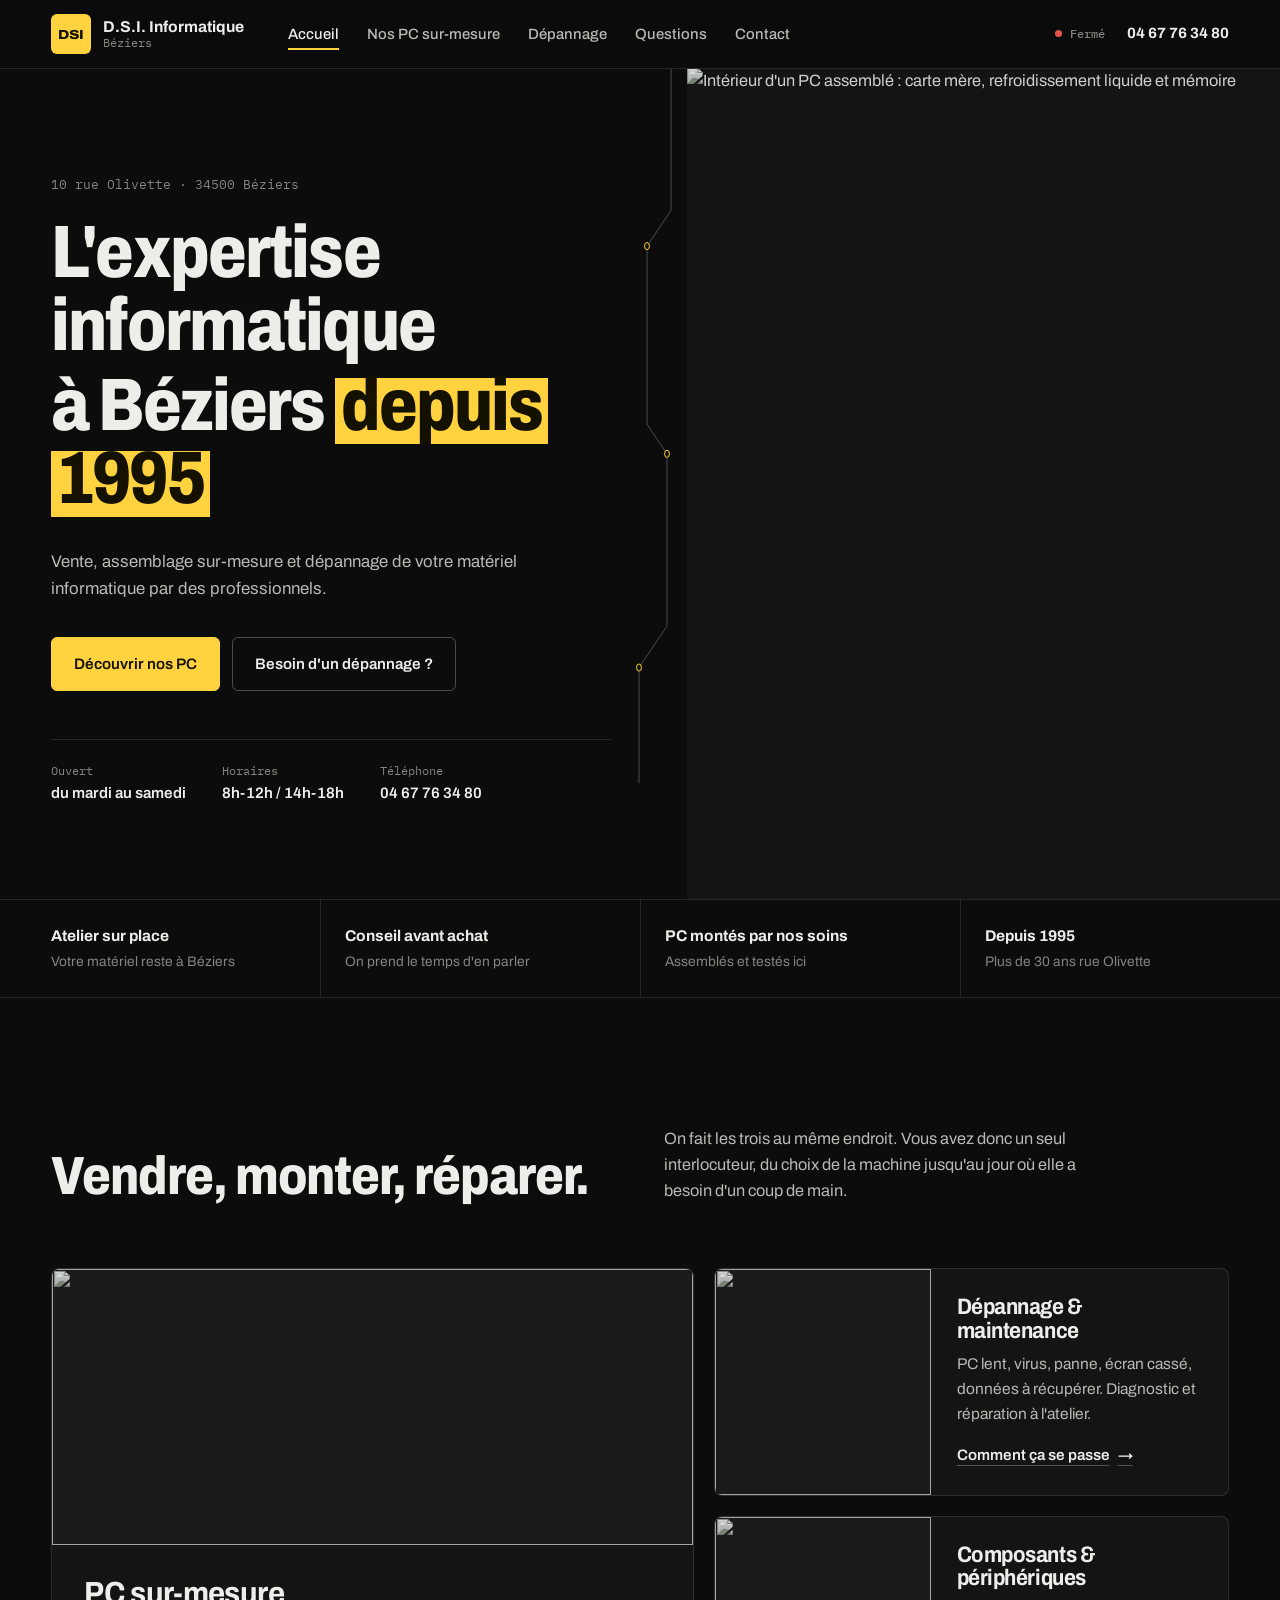
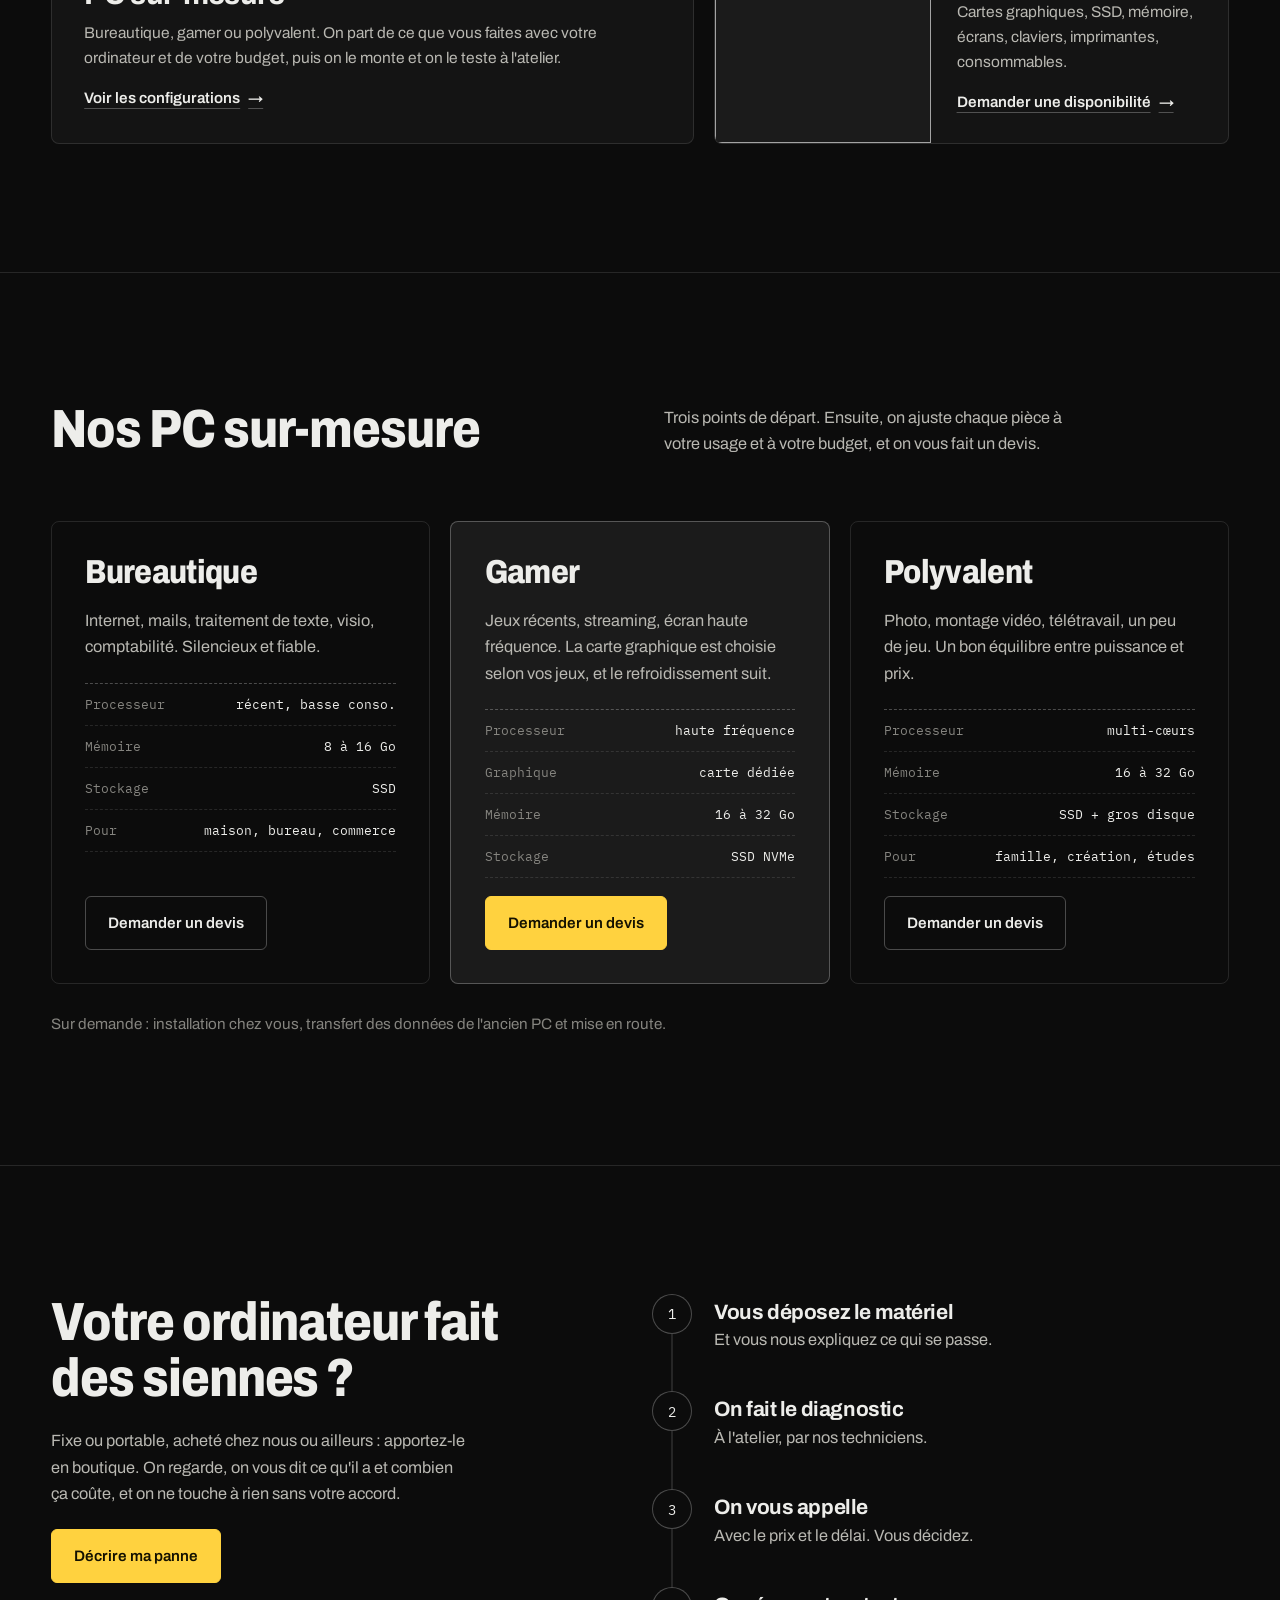
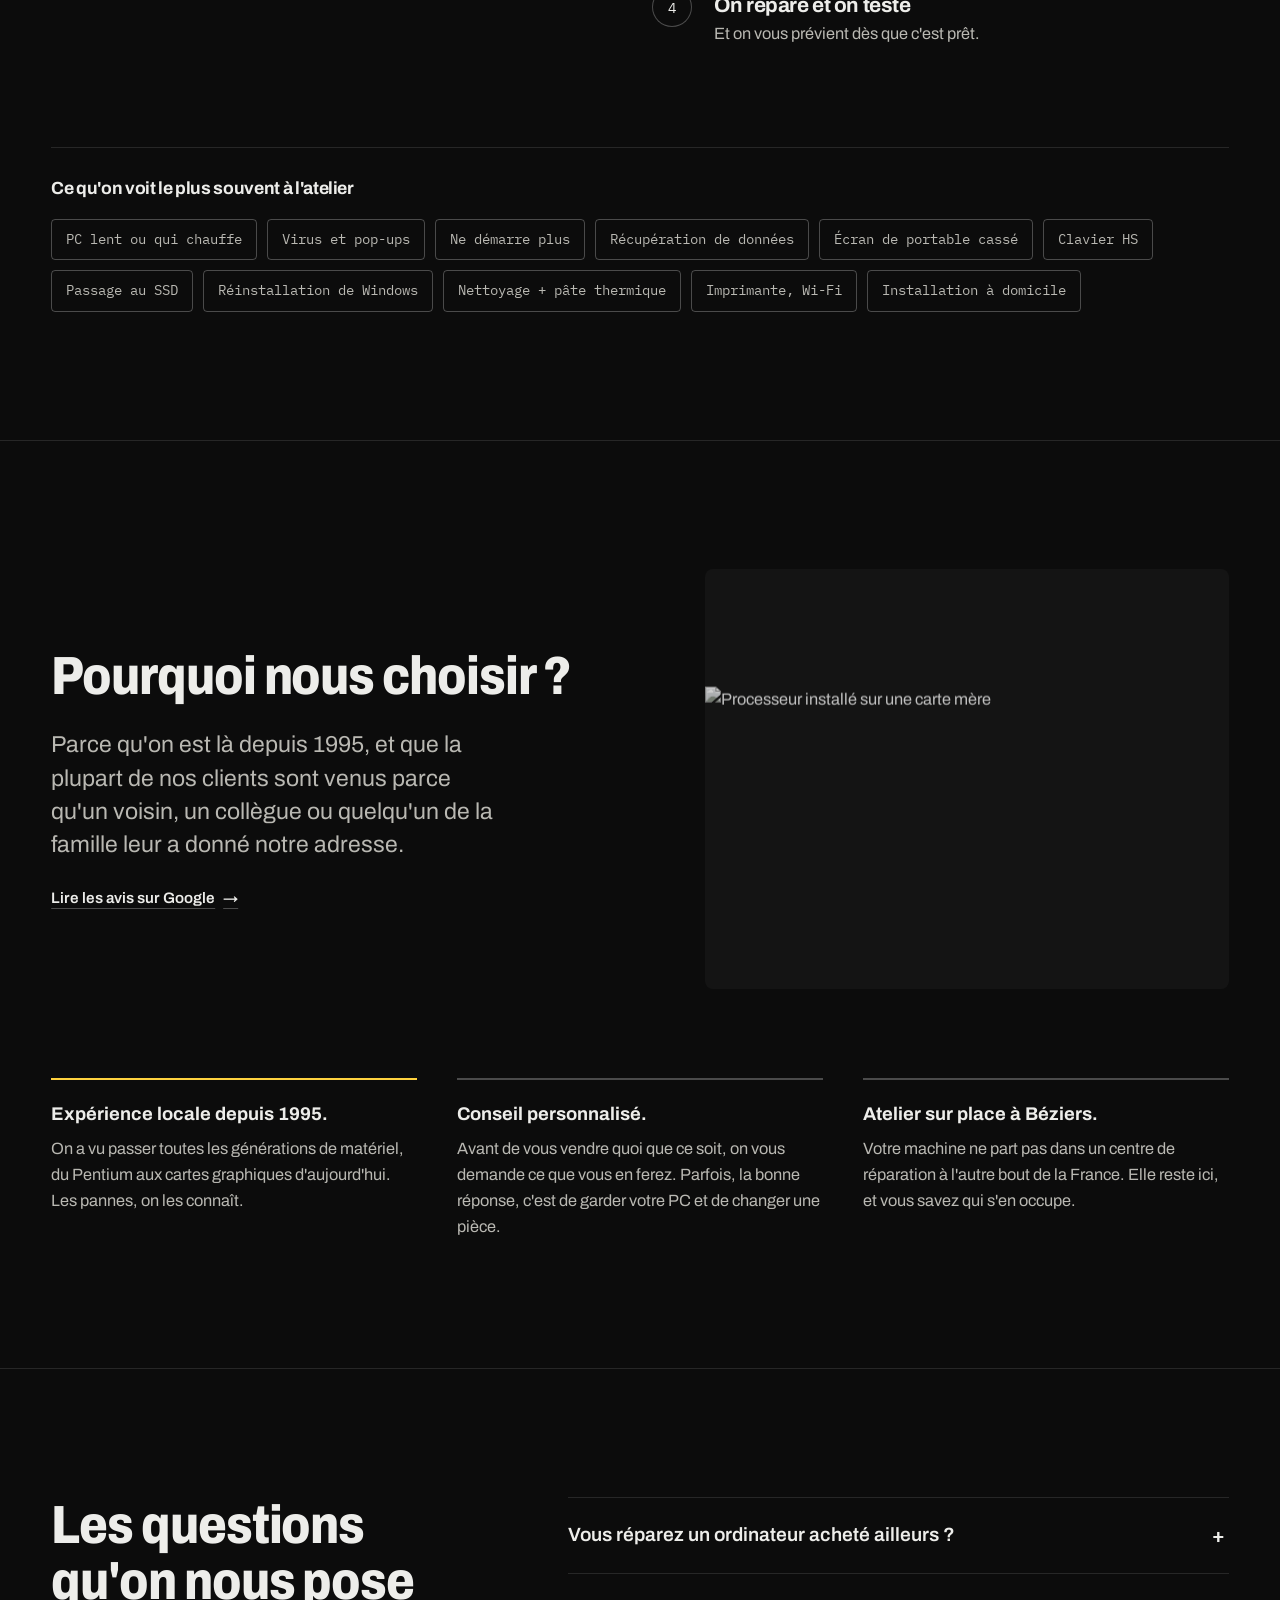
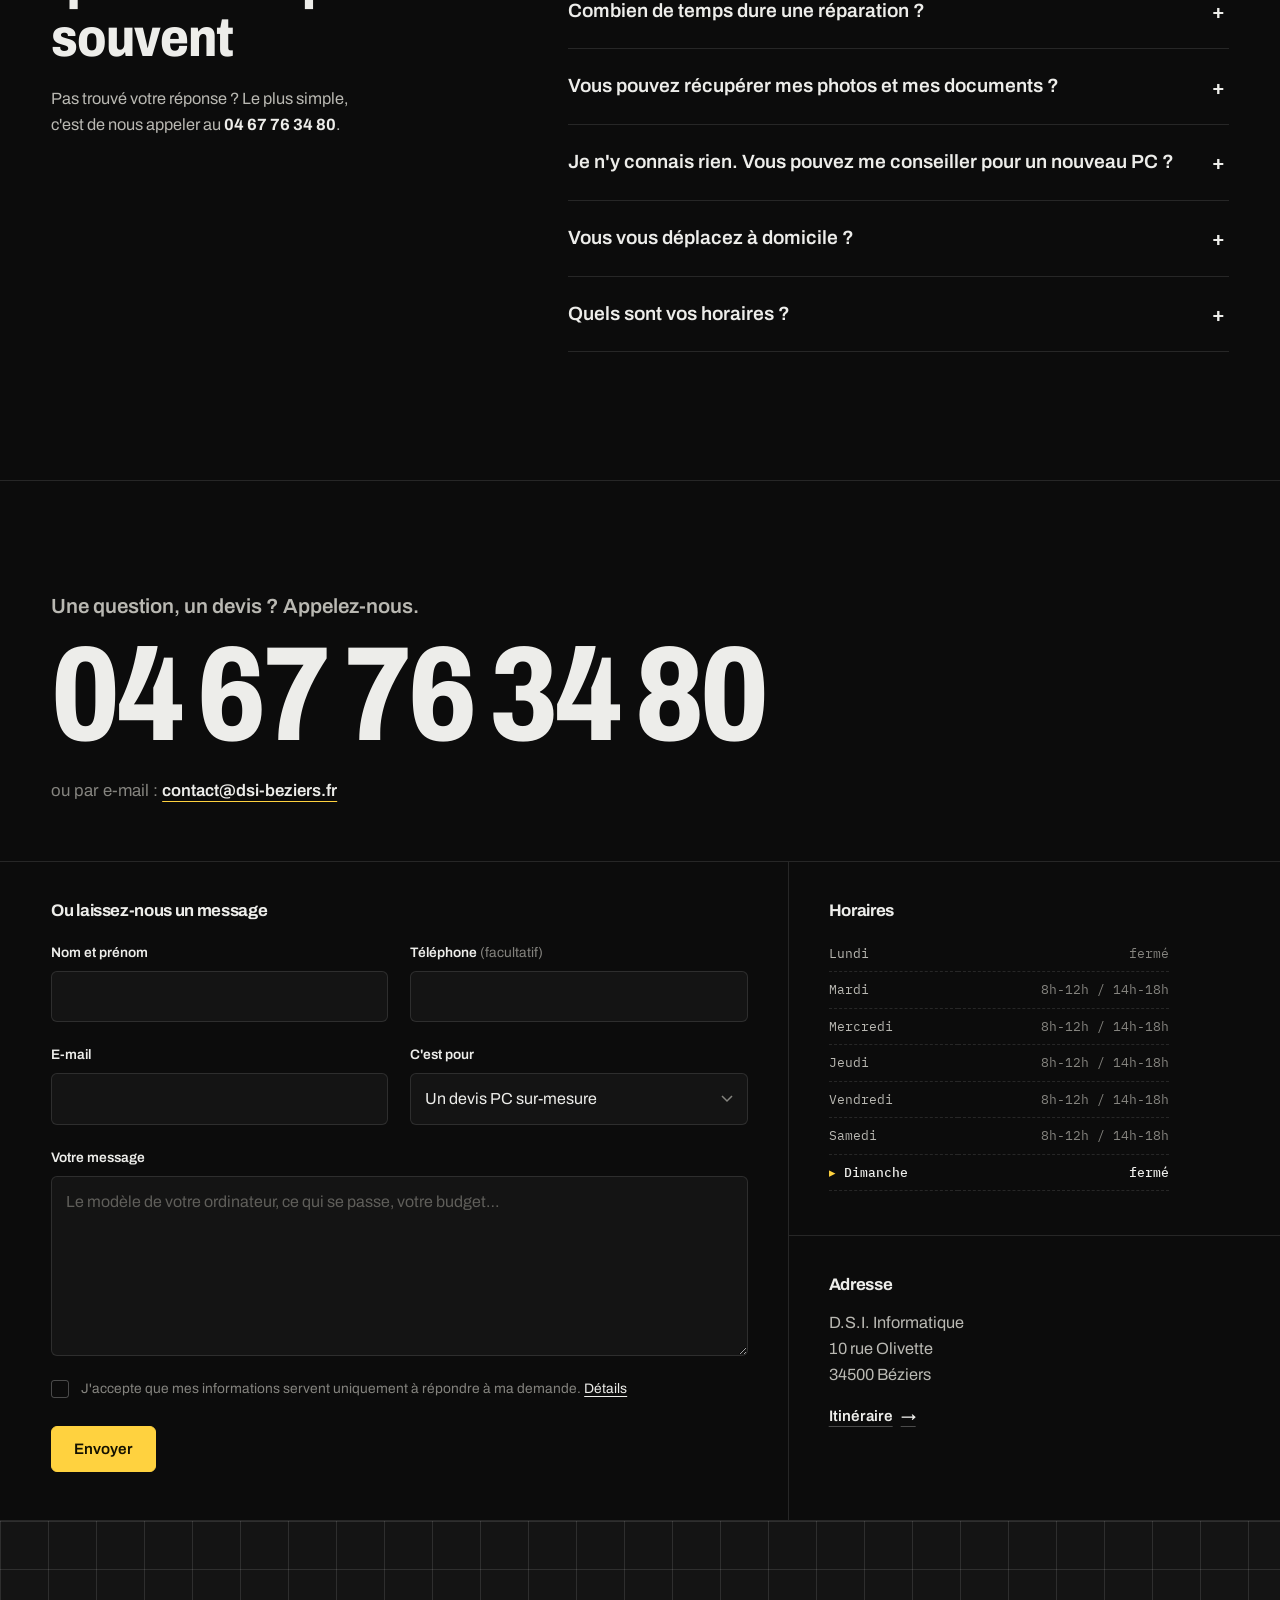
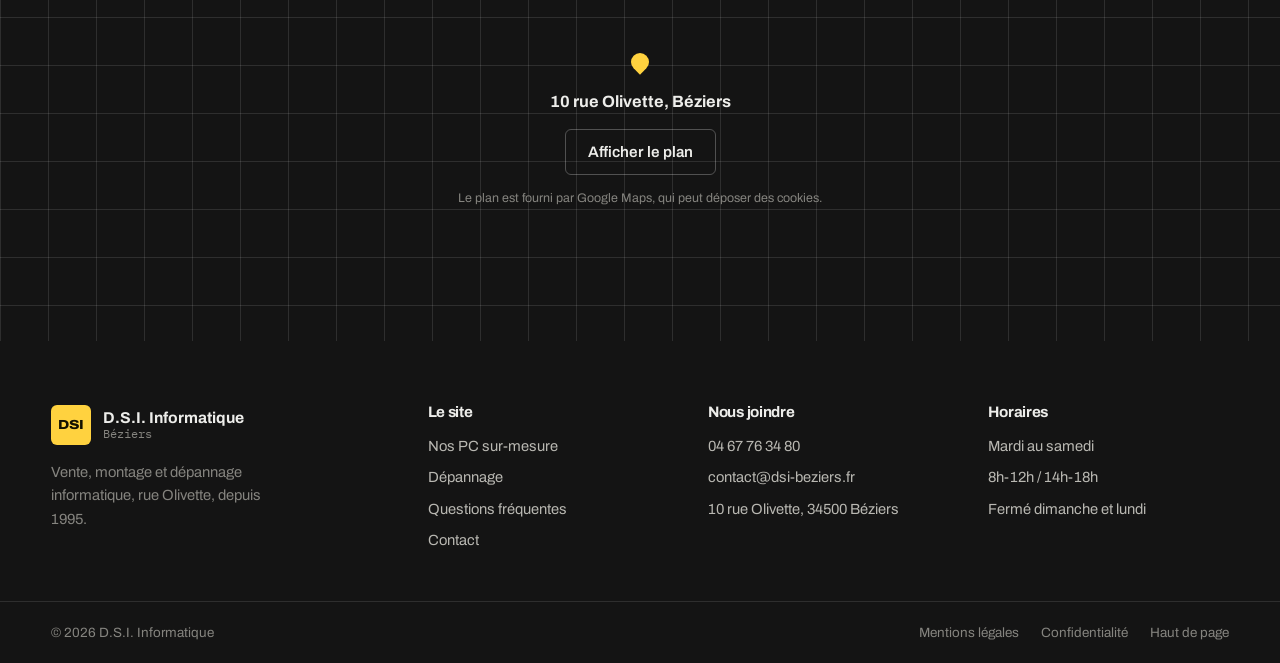
==== commit 7c03f56c: "Add files via upload" ====
--- a/index.html
+++ b/index.html
@@ -3,25 +3,23 @@
 <head>
   <meta charset="UTF-8">
   <meta name="viewport" content="width=device-width, initial-scale=1.0">
-  <title>D.S.I. Informatique — Vente, PC sur-mesure et dépannage à Béziers depuis 1995</title>
+  <title>D.S.I. Informatique, Béziers | Vente, PC sur-mesure et dépannage depuis 1995</title>
   <meta name="description" content="D.S.I. Informatique, boutique et atelier au 10 rue Olivette à Béziers depuis 1995 : PC sur-mesure, dépannage, récupération de données, composants et périphériques. 04 67 76 34 80.">
-  <meta name="theme-color" content="#0b0b0c">
+  <meta name="theme-color" content="#0c0c0c">
   <link rel="canonical" href="https://www.dsi-beziers.fr/">
 
-  <!-- Partage réseaux sociaux -->
   <meta property="og:type" content="website">
   <meta property="og:locale" content="fr_FR">
-  <meta property="og:title" content="D.S.I. Informatique — L'expertise informatique à Béziers depuis 1995">
-  <meta property="og:description" content="Vente, assemblage sur-mesure et dépannage de votre matériel informatique par des professionnels.">
+  <meta property="og:title" content="D.S.I. Informatique, l'informatique à Béziers depuis 1995">
+  <meta property="og:description" content="Vente, assemblage sur-mesure et dépannage de votre matériel informatique, rue Olivette à Béziers.">
   <meta property="og:image" content="https://images.unsplash.com/photo-1587202372634-32705e3bf49c?auto=format&fit=crop&w=1200&h=630&q=80">
 
-  <link rel="icon" href="data:image/svg+xml,%3Csvg xmlns='http://www.w3.org/2000/svg' viewBox='0 0 64 64'%3E%3Crect width='64' height='64' rx='14' fill='%230b0b0c'/%3E%3Ctext x='32' y='41' font-family='Arial' font-weight='800' font-size='22' fill='%23f2f1ee' text-anchor='middle'%3EDSI%3C/text%3E%3C/svg%3E">
+  <link rel="icon" href="data:image/svg+xml,%3Csvg xmlns='http://www.w3.org/2000/svg' viewBox='0 0 64 64'%3E%3Crect width='64' height='64' rx='10' fill='%23ffd23f'/%3E%3Ctext x='32' y='41' font-family='Arial' font-weight='800' font-size='22' fill='%230c0c0c' text-anchor='middle'%3EDSI%3C/text%3E%3C/svg%3E">
   <link rel="preconnect" href="https://fonts.googleapis.com">
   <link rel="preconnect" href="https://fonts.gstatic.com" crossorigin>
-  <link href="https://fonts.googleapis.com/css2?family=Manrope:wght@400;500;600;700;800&family=Instrument+Serif:ital@1&display=swap" rel="stylesheet">
+  <link href="https://fonts.googleapis.com/css2?family=Archivo:wdth,wght@62..125,400..800&family=IBM+Plex+Mono:wght@400;500&display=swap" rel="stylesheet">
   <link rel="stylesheet" href="style.css">
 
-  <!-- Données structurées pour Google (fiche entreprise locale) -->
   <script type="application/ld+json">
   {
     "@context": "https://schema.org",
@@ -51,18 +49,21 @@
   <!-- ===== Header ===== -->
   <header class="header" id="header">
     <nav class="nav" aria-label="Navigation principale">
-      <a href="#accueil" class="logo" aria-label="D.S.I. Informatique, accueil">D.S.I.<span>Informatique</span></a>
+      <a href="#accueil" class="logo" aria-label="D.S.I. Informatique, accueil">
+        <span class="logo__mark">DSI</span>
+        <span class="logo__name">D.S.I. Informatique<small>Béziers</small></span>
+      </a>
 
       <ul class="nav__links" id="navLinks">
         <li><a href="#accueil">Accueil</a></li>
         <li><a href="#pc-sur-mesure">Nos PC sur-mesure</a></li>
         <li><a href="#depannage">Dépannage</a></li>
-        <li><a href="#faq">FAQ</a></li>
+        <li><a href="#faq">Questions</a></li>
         <li><a href="#contact">Contact</a></li>
       </ul>
 
       <div class="nav__right">
-        <span class="live" id="liveStatus"><i></i><b>—</b></span>
+        <span class="live" id="liveStatus"><i></i><b>…</b></span>
         <a href="tel:+33467763480" class="nav__phone">04 67 76 34 80</a>
         <button class="burger" id="burger" aria-label="Ouvrir le menu" aria-expanded="false" aria-controls="navLinks"><span></span><span></span></button>
       </div>
@@ -73,22 +74,27 @@
     <!-- ===== Hero ===== -->
     <section class="hero" id="accueil">
       <div class="hero__text">
-        <p class="eyebrow" data-reveal>Boutique &amp; atelier — 10 rue Olivette, Béziers</p>
+        <p class="mono hero__where" data-reveal>10 rue Olivette · 34500 Béziers</p>
 
         <h1 class="hero__title">
-          <span class="line"><span>L'expertise</span></span>
-          <span class="line"><span>informatique</span></span>
-          <span class="line"><span>à Béziers <em>depuis 1995</em></span></span>
+          <span class="line"><span>L'expertise informatique</span></span>
+          <span class="line"><span>à Béziers <mark>depuis 1995</mark></span></span>
         </h1>
 
-        <p class="hero__sub" data-reveal style="--d:.5s">
+        <p class="hero__sub" data-reveal style="--d:.45s">
           Vente, assemblage sur-mesure et dépannage de votre matériel informatique par des professionnels.
         </p>
 
-        <div class="hero__cta" data-reveal style="--d:.65s">
-          <a href="#pc-sur-mesure" class="btn btn--light">Découvrir nos PC</a>
+        <div class="hero__cta" data-reveal style="--d:.6s">
+          <a href="#pc-sur-mesure" class="btn btn--accent">Découvrir nos PC</a>
           <a href="#depannage" class="btn">Besoin d'un dépannage ?</a>
         </div>
+
+        <dl class="hero__facts" data-reveal style="--d:.75s">
+          <div><dt>Ouvert</dt><dd>du mardi au samedi</dd></div>
+          <div><dt>Horaires</dt><dd>8h-12h / 14h-18h</dd></div>
+          <div><dt>Téléphone</dt><dd><a href="tel:+33467763480">04 67 76 34 80</a></dd></div>
+        </dl>
       </div>
 
       <svg class="hero__trace" viewBox="0 0 80 700" preserveAspectRatio="none" aria-hidden="true">
@@ -98,62 +104,57 @@
 
       <figure class="hero__media">
         <img src="https://images.unsplash.com/photo-1587202372634-32705e3bf49c?auto=format&fit=crop&w=1400&q=80"
-             alt="Intérieur d'un PC assemblé : carte mère, watercooling et barrettes de mémoire" fetchpriority="high">
-        <figcaption>Montage atelier — config. gamer</figcaption>
+             alt="Intérieur d'un PC assemblé : carte mère, refroidissement liquide et mémoire" fetchpriority="high">
       </figure>
     </section>
 
-    <!-- ===== Réassurance ===== -->
+    <!-- ===== Bandeau ===== -->
     <ul class="perks">
-      <li data-reveal><strong>Atelier sur place</strong><span>Réparé à Béziers, pas expédié</span></li>
-      <li data-reveal style="--d:.08s"><strong>Conseil personnalisé</strong><span>Avant chaque achat</span></li>
-      <li data-reveal style="--d:.16s"><strong>PC sur-mesure</strong><span>Assemblés et testés chez nous</span></li>
-      <li data-reveal style="--d:.24s"><strong>Depuis 1995</strong><span>Plus de 30 ans d'expérience</span></li>
+      <li data-reveal><strong>Atelier sur place</strong><span>Votre matériel reste à Béziers</span></li>
+      <li data-reveal style="--d:.06s"><strong>Conseil avant achat</strong><span>On prend le temps d'en parler</span></li>
+      <li data-reveal style="--d:.12s"><strong>PC montés par nos soins</strong><span>Assemblés et testés ici</span></li>
+      <li data-reveal style="--d:.18s"><strong>Depuis 1995</strong><span>Plus de 30 ans rue Olivette</span></li>
     </ul>
-
-    <div class="marquee" aria-hidden="true">
-      <div class="marquee__track">
-        <span>Bureautique</span><span>Gamer</span><span>Polyvalent</span><span>Réparation</span><span>Récupération de données</span><span>Cartes graphiques</span><span>SSD</span><span>Mémoire</span><span>Écrans</span><span>Installation à domicile</span>
-        <span>Bureautique</span><span>Gamer</span><span>Polyvalent</span><span>Réparation</span><span>Récupération de données</span><span>Cartes graphiques</span><span>SSD</span><span>Mémoire</span><span>Écrans</span><span>Installation à domicile</span>
-      </div>
-    </div>
 
     <!-- ===== Services ===== -->
     <section class="section" id="services" aria-labelledby="services-title">
       <div class="section__head">
-        <h2 id="services-title" data-reveal>Ce qu'on fait,<br><em>et qu'on fait bien.</em></h2>
-        <p data-reveal style="--d:.1s">Du conseil avant l'achat jusqu'à la réparation, un seul interlocuteur pour tout votre matériel.</p>
+        <h2 id="services-title" data-reveal>Vendre, monter, réparer.</h2>
+        <p data-reveal style="--d:.1s">On fait les trois au même endroit. Vous avez donc un seul interlocuteur, du choix de la machine jusqu'au jour où elle a besoin d'un coup de main.</p>
       </div>
 
       <div class="services">
-        <article class="service" data-reveal>
+        <article class="service service--big" data-reveal>
           <a href="#pc-sur-mesure" class="service__img" tabindex="-1" aria-hidden="true">
-            <img src="https://images.unsplash.com/photo-1593640408182-31c70c8268f5?auto=format&fit=crop&w=900&q=75" alt="" loading="lazy">
+            <img src="https://images.unsplash.com/photo-1593640408182-31c70c8268f5?auto=format&fit=crop&w=1100&q=75" alt="" loading="lazy">
           </a>
-          <span class="service__num">01</span>
-          <h3>PC sur-mesure</h3>
-          <p>Bureautique, gamer ou polyvalent : on part de votre usage et de votre budget, puis on assemble et on teste votre machine en atelier.</p>
-          <a href="#pc-sur-mesure" class="link">Voir les configurations</a>
-        </article>
-
-        <article class="service" data-reveal style="--d:.1s">
+          <div class="service__body">
+            <h3>PC sur-mesure</h3>
+            <p>Bureautique, gamer ou polyvalent. On part de ce que vous faites avec votre ordinateur et de votre budget, puis on le monte et on le teste à l'atelier.</p>
+            <a href="#pc-sur-mesure" class="link">Voir les configurations</a>
+          </div>
+        </article>
+
+        <article class="service" data-reveal style="--d:.08s">
           <a href="#depannage" class="service__img" tabindex="-1" aria-hidden="true">
-            <img src="https://images.unsplash.com/photo-1597852074816-d933c7d2b988?auto=format&fit=crop&w=900&q=75" alt="" loading="lazy">
+            <img src="https://images.unsplash.com/photo-1597852074816-d933c7d2b988?auto=format&fit=crop&w=700&q=75" alt="" loading="lazy">
           </a>
-          <span class="service__num">02</span>
-          <h3>Dépannage &amp; maintenance</h3>
-          <p>PC lent, virus, panne, écran cassé, données à récupérer : diagnostic et réparation dans notre atelier.</p>
-          <a href="#depannage" class="link">Comment ça se passe</a>
-        </article>
-
-        <article class="service" data-reveal style="--d:.2s">
+          <div class="service__body">
+            <h3>Dépannage &amp; maintenance</h3>
+            <p>PC lent, virus, panne, écran cassé, données à récupérer. Diagnostic et réparation à l'atelier.</p>
+            <a href="#depannage" class="link">Comment ça se passe</a>
+          </div>
+        </article>
+
+        <article class="service" data-reveal style="--d:.16s">
           <a href="#contact" class="service__img" tabindex="-1" aria-hidden="true">
-            <img src="https://images.unsplash.com/photo-1591405351990-4726e331f141?auto=format&fit=crop&w=900&q=75" alt="" loading="lazy">
+            <img src="https://images.unsplash.com/photo-1591405351990-4726e331f141?auto=format&fit=crop&w=700&q=75" alt="" loading="lazy">
           </a>
-          <span class="service__num">03</span>
-          <h3>Composants &amp; périphériques</h3>
-          <p>Cartes graphiques, SSD, mémoire, écrans, claviers, imprimantes, consommables… et le conseil pour choisir la bonne pièce.</p>
-          <a href="#contact" class="link" data-subject="Composant / périphérique">Vérifier une disponibilité</a>
+          <div class="service__body">
+            <h3>Composants &amp; périphériques</h3>
+            <p>Cartes graphiques, SSD, mémoire, écrans, claviers, imprimantes, consommables.</p>
+            <a href="#contact" class="link" data-subject="Composant / périphérique">Demander une disponibilité</a>
+          </div>
         </article>
       </div>
     </section>
@@ -161,180 +162,156 @@
     <!-- ===== PC sur-mesure ===== -->
     <section class="section pcs" id="pc-sur-mesure" aria-labelledby="pc-title">
       <div class="section__head">
-        <h2 id="pc-title" data-reveal>Nos PC<br><em>sur-mesure.</em></h2>
-        <p data-reveal style="--d:.1s">Chaque machine est montée à la main dans notre atelier, testée, puis livrée prête à l'emploi. Trois bases de départ, ajustées ensuite à votre budget.</p>
+        <h2 id="pc-title" data-reveal>Nos PC sur-mesure</h2>
+        <p data-reveal style="--d:.1s">Trois points de départ. Ensuite, on ajuste chaque pièce à votre usage et à votre budget, et on vous fait un devis.</p>
       </div>
 
       <div class="configs">
         <article class="config" data-reveal>
-          <header>
-            <span class="config__tag">Profil 01</span>
-            <h3>Bureautique</h3>
-            <p>Internet, mails, traitement de texte, visio, comptabilité. Silencieux, fiable, économe.</p>
-          </header>
-          <ul class="specs">
-            <li><span>Processeur</span>Récent, basse consommation</li>
+          <h3>Bureautique</h3>
+          <p>Internet, mails, traitement de texte, visio, comptabilité. Silencieux et fiable.</p>
+          <ul class="specs mono">
+            <li><span>Processeur</span>récent, basse conso.</li>
             <li><span>Mémoire</span>8 à 16 Go</li>
-            <li><span>Stockage</span>SSD rapide</li>
-            <li><span>Idéal pour</span>Maison, bureau, commerce</li>
+            <li><span>Stockage</span>SSD</li>
+            <li><span>Pour</span>maison, bureau, commerce</li>
           </ul>
           <a href="#contact" class="btn" data-subject="Devis PC sur-mesure" data-message="Bonjour, je souhaite un devis pour un PC bureautique.">Demander un devis</a>
         </article>
 
-        <article class="config config--featured" data-reveal style="--d:.1s">
-          <header>
-            <span class="config__tag">Profil 02</span>
-            <h3>Gamer</h3>
-            <p>Jeux récents, streaming, écrans haute fréquence. Refroidissement soigné et carte graphique dimensionnée pour vos jeux.</p>
-          </header>
-          <ul class="specs">
-            <li><span>Processeur</span>Haute fréquence</li>
-            <li><span>Graphique</span>Carte dédiée selon vos jeux</li>
+        <article class="config config--dark" data-reveal style="--d:.08s">
+          <h3>Gamer</h3>
+          <p>Jeux récents, streaming, écran haute fréquence. La carte graphique est choisie selon vos jeux, et le refroidissement suit.</p>
+          <ul class="specs mono">
+            <li><span>Processeur</span>haute fréquence</li>
+            <li><span>Graphique</span>carte dédiée</li>
             <li><span>Mémoire</span>16 à 32 Go</li>
             <li><span>Stockage</span>SSD NVMe</li>
           </ul>
-          <a href="#contact" class="btn btn--light" data-subject="Devis PC sur-mesure" data-message="Bonjour, je souhaite un devis pour un PC gamer. Les jeux auxquels je joue : ">Demander un devis</a>
-        </article>
-
-        <article class="config" data-reveal style="--d:.2s">
-          <header>
-            <span class="config__tag">Profil 03</span>
-            <h3>Polyvalent</h3>
-            <p>Photo, montage vidéo, télétravail, un peu de jeu. L'équilibre entre puissance et budget.</p>
-          </header>
-          <ul class="specs">
-            <li><span>Processeur</span>Multi-cœurs performant</li>
+          <a href="#contact" class="btn btn--accent" data-subject="Devis PC sur-mesure" data-message="Bonjour, je souhaite un devis pour un PC gamer. Je joue surtout à : ">Demander un devis</a>
+        </article>
+
+        <article class="config" data-reveal style="--d:.16s">
+          <h3>Polyvalent</h3>
+          <p>Photo, montage vidéo, télétravail, un peu de jeu. Un bon équilibre entre puissance et prix.</p>
+          <ul class="specs mono">
+            <li><span>Processeur</span>multi-cœurs</li>
             <li><span>Mémoire</span>16 à 32 Go</li>
-            <li><span>Stockage</span>SSD + grande capacité</li>
-            <li><span>Idéal pour</span>Famille, création, études</li>
+            <li><span>Stockage</span>SSD + gros disque</li>
+            <li><span>Pour</span>famille, création, études</li>
           </ul>
-          <a href="#contact" class="btn" data-subject="Devis PC sur-mesure" data-message="Bonjour, je souhaite un devis pour un PC polyvalent. Mon usage : ">Demander un devis</a>
-        </article>
-      </div>
-
-      <p class="note" data-reveal>Installation à domicile, transfert de vos données depuis l'ancien PC et mise en route possibles sur demande.</p>
+          <a href="#contact" class="btn" data-subject="Devis PC sur-mesure" data-message="Bonjour, je souhaite un devis pour un PC polyvalent. Je m'en sers pour : ">Demander un devis</a>
+        </article>
+      </div>
+
+      <p class="note" data-reveal>Sur demande : installation chez vous, transfert des données de l'ancien PC et mise en route.</p>
     </section>
 
     <!-- ===== Dépannage ===== -->
     <section class="section repair" id="depannage" aria-labelledby="repair-title">
-      <div class="section__head">
-        <h2 id="repair-title" data-reveal>Dépannage<br><em>&amp; maintenance.</em></h2>
-        <p data-reveal style="--d:.1s">PC fixe ou portable, acheté chez nous ou ailleurs : apportez-le en boutique, on s'en occupe dans notre atelier.</p>
-      </div>
-
-      <ol class="steps" id="steps">
-        <li data-reveal><span>01</span><h3>Dépôt</h3><p>Vous apportez votre matériel en boutique et nous expliquez le problème.</p></li>
-        <li data-reveal style="--d:.1s"><span>02</span><h3>Diagnostic</h3><p>Nos techniciens identifient la panne en atelier.</p></li>
-        <li data-reveal style="--d:.2s"><span>03</span><h3>Devis</h3><p>On vous appelle avec le coût et le délai. Rien n'est fait sans votre accord.</p></li>
-        <li data-reveal style="--d:.3s"><span>04</span><h3>Réparation</h3><p>On répare, on teste, et on vous prévient dès que c'est prêt.</p></li>
-      </ol>
-
-      <div class="fixes">
-        <h3 class="fixes__title" data-reveal>Ce qu'on répare le plus souvent</h3>
-        <ul>
-          <li data-reveal>Ordinateur lent ou qui chauffe</li>
-          <li data-reveal>Virus, logiciels malveillants, pop-ups</li>
-          <li data-reveal>PC qui ne démarre plus</li>
-          <li data-reveal>Récupération de données</li>
-          <li data-reveal>Écran ou clavier de portable cassé</li>
-          <li data-reveal>Remplacement disque dur par un SSD</li>
-          <li data-reveal>Réinstallation et mise à jour de Windows</li>
-          <li data-reveal>Nettoyage et changement de pâte thermique</li>
-          <li data-reveal>Installation de matériel à domicile</li>
-          <li data-reveal>Imprimante, Wi-Fi, périphériques</li>
+      <div class="repair__grid">
+        <div class="repair__intro">
+          <h2 id="repair-title" data-reveal>Votre ordinateur fait des siennes ?</h2>
+          <p data-reveal style="--d:.1s">Fixe ou portable, acheté chez nous ou ailleurs : apportez-le en boutique. On regarde, on vous dit ce qu'il a et combien ça coûte, et on ne touche à rien sans votre accord.</p>
+          <a href="#contact" class="btn btn--accent" data-subject="Dépannage" data-reveal style="--d:.2s">Décrire ma panne</a>
+        </div>
+
+        <ol class="steps" id="steps">
+          <li data-reveal><span class="mono">1</span><div><h3>Vous déposez le matériel</h3><p>Et vous nous expliquez ce qui se passe.</p></div></li>
+          <li data-reveal style="--d:.08s"><span class="mono">2</span><div><h3>On fait le diagnostic</h3><p>À l'atelier, par nos techniciens.</p></div></li>
+          <li data-reveal style="--d:.16s"><span class="mono">3</span><div><h3>On vous appelle</h3><p>Avec le prix et le délai. Vous décidez.</p></div></li>
+          <li data-reveal style="--d:.24s"><span class="mono">4</span><div><h3>On répare et on teste</h3><p>Et on vous prévient dès que c'est prêt.</p></div></li>
+        </ol>
+      </div>
+
+      <div class="fixes" data-reveal>
+        <h3>Ce qu'on voit le plus souvent à l'atelier</h3>
+        <ul class="mono">
+          <li>PC lent ou qui chauffe</li>
+          <li>Virus et pop-ups</li>
+          <li>Ne démarre plus</li>
+          <li>Récupération de données</li>
+          <li>Écran de portable cassé</li>
+          <li>Clavier HS</li>
+          <li>Passage au SSD</li>
+          <li>Réinstallation de Windows</li>
+          <li>Nettoyage + pâte thermique</li>
+          <li>Imprimante, Wi-Fi</li>
+          <li>Installation à domicile</li>
         </ul>
-        <a href="#contact" class="btn btn--light" data-subject="Dépannage" data-reveal>Décrire ma panne</a>
       </div>
     </section>
 
     <!-- ===== Pourquoi nous ===== -->
     <section class="section why" id="pourquoi" aria-labelledby="why-title">
-      <div class="why__media" data-reveal>
-        <img src="https://images.unsplash.com/photo-1555617981-dac3880eac6e?auto=format&fit=crop&w=1000&q=75" alt="Processeur installé sur une carte mère" loading="lazy" data-parallax>
-        <div class="why__badge">
-          <strong><span data-count="1995">1995</span></strong>
-          <span>Notre première année<br>à Béziers</span>
-        </div>
-      </div>
-
-      <div class="why__content">
-        <h2 id="why-title" data-reveal>Pourquoi<br><em>nous choisir ?</em></h2>
-
-        <ol class="reasons">
-          <li data-reveal>
-            <span>01</span>
-            <div>
-              <h3>Expérience locale depuis 1995</h3>
-              <p>Trois décennies à suivre l'évolution du matériel, et des clients du Biterrois qui reviennent depuis des années.</p>
-            </div>
-          </li>
-          <li data-reveal style="--d:.08s">
-            <span>02</span>
-            <div>
-              <h3>Conseil personnalisé</h3>
-              <p>On prend le temps de comprendre ce dont vous avez besoin. Pas de vente forcée, juste la solution adaptée.</p>
-            </div>
-          </li>
-          <li data-reveal style="--d:.16s">
-            <span>03</span>
-            <div>
-              <h3>Atelier sur place à Béziers</h3>
-              <p>Votre matériel reste chez nous, entre les mains de nos techniciens. Vous savez qui s'en occupe.</p>
-            </div>
-          </li>
-        </ol>
+      <div class="why__top">
+        <div class="why__text">
+          <h2 id="why-title" data-reveal>Pourquoi nous choisir ?</h2>
+          <p class="why__lead" data-reveal style="--d:.1s">
+            Parce qu'on est là depuis 1995, et que la plupart de nos clients sont venus parce qu'un voisin, un collègue ou quelqu'un de la famille leur a donné notre adresse.
+          </p>
+          <a class="link" href="https://www.google.com/search?q=D.S.I.+Informatique+10+rue+Olivette+B%C3%A9ziers+avis" target="_blank" rel="noopener" data-reveal style="--d:.2s">Lire les avis sur Google</a>
+        </div>
+        <div class="why__media" data-reveal style="--d:.1s">
+          <img src="https://images.unsplash.com/photo-1555617981-dac3880eac6e?auto=format&fit=crop&w=1000&q=75" alt="Processeur installé sur une carte mère" loading="lazy" data-parallax>
+        </div>
+      </div>
+
+      <div class="reasons">
+        <p data-reveal><strong>Expérience locale depuis 1995.</strong> On a vu passer toutes les générations de matériel, du Pentium aux cartes graphiques d'aujourd'hui. Les pannes, on les connaît.</p>
+        <p data-reveal style="--d:.08s"><strong>Conseil personnalisé.</strong> Avant de vous vendre quoi que ce soit, on vous demande ce que vous en ferez. Parfois, la bonne réponse, c'est de garder votre PC et de changer une pièce.</p>
+        <p data-reveal style="--d:.16s"><strong>Atelier sur place à Béziers.</strong> Votre machine ne part pas dans un centre de réparation à l'autre bout de la France. Elle reste ici, et vous savez qui s'en occupe.</p>
       </div>
     </section>
 
     <!-- ===== FAQ ===== -->
     <section class="section faq" id="faq" aria-labelledby="faq-title">
-      <div class="section__head">
-        <h2 id="faq-title" data-reveal>Questions<br><em>fréquentes.</em></h2>
-        <p data-reveal style="--d:.1s">Vous ne trouvez pas votre réponse ? Appelez-nous au <a href="tel:+33467763480">04 67 76 34 80</a>.</p>
-      </div>
-
-      <div class="faq__list">
-        <details data-reveal>
-          <summary>Réparez-vous un ordinateur acheté ailleurs ?</summary>
-          <div><p>Oui. PC fixe ou portable, quelle que soit la marque ou l'endroit où il a été acheté, nous le diagnostiquons et le réparons dans notre atelier.</p></div>
-        </details>
-        <details data-reveal>
-          <summary>Combien de temps dure une réparation ?</summary>
-          <div><p>Cela dépend de la panne et de la disponibilité des pièces. Après le diagnostic, on vous communique un délai précis en même temps que le devis.</p></div>
-        </details>
-        <details data-reveal>
-          <summary>Pouvez-vous récupérer mes photos et documents ?</summary>
-          <div><p>Oui, nous réalisons la récupération de données sur disques durs et SSD, y compris lorsque l'ordinateur ne démarre plus. Évitez de rallumer un disque qui fait du bruit : apportez-le nous directement.</p></div>
-        </details>
-        <details data-reveal>
-          <summary>Je n'y connais rien, pouvez-vous me conseiller pour un nouveau PC ?</summary>
-          <div><p>C'est notre métier. Dites-nous ce que vous faites avec votre ordinateur et votre budget, on vous propose la configuration adaptée, sans superflu.</p></div>
-        </details>
-        <details data-reveal>
-          <summary>Intervenez-vous à domicile ?</summary>
-          <div><p>Oui, pour l'installation de votre nouveau matériel. Contactez-nous pour convenir d'un créneau.</p></div>
-        </details>
-        <details data-reveal>
-          <summary>Quels sont vos horaires ?</summary>
-          <div><p>Du mardi au samedi, de 8h à 12h et de 14h à 18h. Fermé le dimanche et le lundi.</p></div>
-        </details>
+      <div class="faq__grid">
+        <div>
+          <h2 id="faq-title" data-reveal>Les questions qu'on nous pose souvent</h2>
+          <p class="faq__aside" data-reveal style="--d:.1s">Pas trouvé votre réponse ? Le plus simple, c'est de nous appeler au <a href="tel:+33467763480">04 67 76 34 80</a>.</p>
+        </div>
+
+        <div class="faq__list">
+          <details data-reveal>
+            <summary>Vous réparez un ordinateur acheté ailleurs ?</summary>
+            <div><p>Oui. Fixe ou portable, peu importe la marque ou le magasin d'origine.</p></div>
+          </details>
+          <details data-reveal>
+            <summary>Combien de temps dure une réparation ?</summary>
+            <div><p>Ça dépend de la panne et des pièces à commander. On vous donne un délai précis après le diagnostic, en même temps que le prix.</p></div>
+          </details>
+          <details data-reveal>
+            <summary>Vous pouvez récupérer mes photos et mes documents ?</summary>
+            <div><p>Oui, sur disque dur ou SSD, même quand l'ordinateur ne démarre plus. Si le disque fait un bruit inhabituel, ne le rallumez plus et apportez-le tel quel.</p></div>
+          </details>
+          <details data-reveal>
+            <summary>Je n'y connais rien. Vous pouvez me conseiller pour un nouveau PC ?</summary>
+            <div><p>Bien sûr. Dites-nous à quoi il va servir et combien vous voulez mettre, on s'occupe du reste.</p></div>
+          </details>
+          <details data-reveal>
+            <summary>Vous vous déplacez à domicile ?</summary>
+            <div><p>Oui, pour installer votre nouveau matériel. Appelez-nous pour fixer un créneau.</p></div>
+          </details>
+          <details data-reveal>
+            <summary>Quels sont vos horaires ?</summary>
+            <div><p>Du mardi au samedi, de 8h à 12h et de 14h à 18h. Fermé le dimanche et le lundi.</p></div>
+          </details>
+        </div>
       </div>
     </section>
 
     <!-- ===== Contact ===== -->
     <section class="contact" id="contact" aria-labelledby="contact-title">
       <div class="contact__big">
-        <p class="eyebrow" data-reveal>Une question, un devis ?</p>
-        <h2 id="contact-title" data-reveal>
-          <a href="tel:+33467763480" class="phone-xl">04 67 76 34 80</a>
-        </h2>
-        <a href="mailto:contact@dsi-beziers.fr" class="mail-xl" data-reveal style="--d:.1s">contact@dsi-beziers.fr</a>
+        <h2 id="contact-title" class="contact__label" data-reveal>Une question, un devis ? Appelez-nous.</h2>
+        <a href="tel:+33467763480" class="phone-xl" data-reveal>04 67 76 34 80</a>
+        <p class="contact__mail" data-reveal style="--d:.1s">ou par e-mail : <a href="mailto:contact@dsi-beziers.fr">contact@dsi-beziers.fr</a></p>
       </div>
 
       <div class="contact__layout">
-        <!-- Formulaire -->
         <form class="form" id="contactForm" novalidate data-reveal>
-          <h3>Écrivez-nous</h3>
+          <h3>Ou laissez-nous un message</h3>
           <div class="form__row">
             <div class="field">
               <label for="f-name">Nom et prénom</label>
@@ -353,52 +330,51 @@
               <small class="field__error">Indiquez une adresse e-mail valide.</small>
             </div>
             <div class="field">
-              <label for="f-subject">Objet</label>
+              <label for="f-subject">C'est pour</label>
               <select id="f-subject" name="subject" required>
-                <option value="Devis PC sur-mesure">Devis PC sur-mesure</option>
-                <option value="Dépannage">Dépannage / réparation</option>
-                <option value="Récupération de données">Récupération de données</option>
-                <option value="Composant / périphérique">Composant / périphérique</option>
-                <option value="Installation à domicile">Installation à domicile</option>
-                <option value="Autre demande">Autre demande</option>
+                <option value="Devis PC sur-mesure">Un devis PC sur-mesure</option>
+                <option value="Dépannage">Un dépannage / une réparation</option>
+                <option value="Récupération de données">Une récupération de données</option>
+                <option value="Composant / périphérique">Un composant / périphérique</option>
+                <option value="Installation à domicile">Une installation à domicile</option>
+                <option value="Autre demande">Autre chose</option>
               </select>
             </div>
           </div>
           <div class="field">
             <label for="f-message">Votre message</label>
-            <textarea id="f-message" name="message" rows="6" required placeholder="Décrivez votre besoin ou votre panne : modèle, symptômes, budget…"></textarea>
+            <textarea id="f-message" name="message" rows="6" required placeholder="Le modèle de votre ordinateur, ce qui se passe, votre budget…"></textarea>
             <small class="field__error">Écrivez votre message.</small>
           </div>
           <label class="check">
             <input type="checkbox" name="consent" required>
-            <span>J'accepte que mes informations soient utilisées pour répondre à ma demande. <a href="mentions-legales.html#confidentialite">En savoir plus</a></span>
+            <span>J'accepte que mes informations servent uniquement à répondre à ma demande. <a href="mentions-legales.html#confidentialite">Détails</a></span>
           </label>
           <small class="field__error field__error--consent">Merci de cocher cette case.</small>
 
           <div class="form__foot">
-            <button type="submit" class="btn btn--light">Envoyer le message</button>
+            <button type="submit" class="btn btn--accent">Envoyer</button>
             <p class="form__status" id="formStatus" role="status" aria-live="polite"></p>
           </div>
         </form>
 
-        <!-- Infos -->
         <aside class="contact__info">
           <div class="contact__col" data-reveal>
             <h3>Horaires</h3>
-            <table class="hours" id="hours">
+            <table class="hours mono" id="hours">
               <tbody>
-                <tr data-day="1"><th>Lundi</th><td>Fermé</td></tr>
-                <tr data-day="2"><th>Mardi</th><td>8h–12h · 14h–18h</td></tr>
-                <tr data-day="3"><th>Mercredi</th><td>8h–12h · 14h–18h</td></tr>
-                <tr data-day="4"><th>Jeudi</th><td>8h–12h · 14h–18h</td></tr>
-                <tr data-day="5"><th>Vendredi</th><td>8h–12h · 14h–18h</td></tr>
-                <tr data-day="6"><th>Samedi</th><td>8h–12h · 14h–18h</td></tr>
-                <tr data-day="0"><th>Dimanche</th><td>Fermé</td></tr>
+                <tr data-day="1"><th>Lundi</th><td>fermé</td></tr>
+                <tr data-day="2"><th>Mardi</th><td>8h-12h / 14h-18h</td></tr>
+                <tr data-day="3"><th>Mercredi</th><td>8h-12h / 14h-18h</td></tr>
+                <tr data-day="4"><th>Jeudi</th><td>8h-12h / 14h-18h</td></tr>
+                <tr data-day="5"><th>Vendredi</th><td>8h-12h / 14h-18h</td></tr>
+                <tr data-day="6"><th>Samedi</th><td>8h-12h / 14h-18h</td></tr>
+                <tr data-day="0"><th>Dimanche</th><td>fermé</td></tr>
               </tbody>
             </table>
           </div>
 
-          <div class="contact__col" data-reveal style="--d:.1s">
+          <div class="contact__col" data-reveal style="--d:.08s">
             <h3>Adresse</h3>
             <address>
               D.S.I. Informatique<br>
@@ -410,10 +386,13 @@
         </aside>
       </div>
 
-      <div class="map" data-reveal>
-        <iframe title="Plan d'accès : D.S.I. Informatique, 10 rue Olivette, Béziers"
-                src="https://www.google.com/maps?q=10+rue+Olivette,+34500+B%C3%A9ziers&z=16&output=embed"
-                loading="lazy" referrerpolicy="no-referrer-when-downgrade"></iframe>
+      <!-- Carte chargée uniquement au clic (pas de cookies Google sans action du visiteur) -->
+      <div class="map" id="map">
+        <div class="map__placeholder">
+          <p><strong>10 rue Olivette, Béziers</strong></p>
+          <button type="button" class="btn" id="loadMap">Afficher le plan</button>
+          <small>Le plan est fourni par Google Maps, qui peut déposer des cookies.</small>
+        </div>
       </div>
     </section>
   </main>
@@ -422,11 +401,14 @@
   <footer class="footer">
     <div class="footer__cols">
       <div>
-        <a href="#accueil" class="logo">D.S.I.<span>Informatique</span></a>
-        <p class="footer__about">Vente, assemblage sur-mesure et dépannage informatique à Béziers depuis 1995.</p>
+        <a href="#accueil" class="logo">
+          <span class="logo__mark">DSI</span>
+          <span class="logo__name">D.S.I. Informatique<small>Béziers</small></span>
+        </a>
+        <p class="footer__about">Vente, montage et dépannage informatique, rue Olivette, depuis 1995.</p>
       </div>
       <div>
-        <h3>Navigation</h3>
+        <h3>Le site</h3>
         <ul>
           <li><a href="#pc-sur-mesure">Nos PC sur-mesure</a></li>
           <li><a href="#depannage">Dépannage</a></li>
@@ -435,7 +417,7 @@
         </ul>
       </div>
       <div>
-        <h3>Contact</h3>
+        <h3>Nous joindre</h3>
         <ul>
           <li><a href="tel:+33467763480">04 67 76 34 80</a></li>
           <li><a href="mailto:contact@dsi-beziers.fr">contact@dsi-beziers.fr</a></li>
@@ -445,21 +427,19 @@
       <div>
         <h3>Horaires</h3>
         <ul>
-          <li>Mardi → Samedi</li>
-          <li>8h–12h · 14h–18h</li>
+          <li>Mardi au samedi</li>
+          <li>8h-12h / 14h-18h</li>
           <li>Fermé dimanche et lundi</li>
         </ul>
       </div>
     </div>
 
-    <p class="footer__word" aria-hidden="true">D.S.I.</p>
-
     <div class="footer__bar">
-      <span>© <span id="year"></span> D.S.I. Informatique — Béziers</span>
+      <span>© <span id="year"></span> D.S.I. Informatique</span>
       <nav aria-label="Liens légaux">
         <a href="mentions-legales.html">Mentions légales</a>
         <a href="mentions-legales.html#confidentialite">Confidentialité</a>
-        <a href="#accueil">Haut de page ↑</a>
+        <a href="#accueil">Haut de page</a>
       </nav>
     </div>
   </footer>
--- a/style.css
+++ b/style.css
@@ -1,739 +1,612 @@
-/* =========================================================
-   D.S.I. Informatique — Béziers
-   ========================================================= */
-
-:root {
-  --bg: #0b0b0c;
-  --bg-2: #111113;
-  --line: rgba(255, 255, 255, 0.12);
-  --line-strong: rgba(255, 255, 255, 0.28);
-  --text: #f2f1ee;
-  --muted: #8d8c88;
-  --accent: #4f8cff;
-  --ok: #3ecf8e;
-  --ko: #e5534b;
-
-  --font: "Manrope", system-ui, -apple-system, "Segoe UI", sans-serif;
-  --serif: "Instrument Serif", Georgia, serif;
-
-  --header-h: 66px;
-  --pad: clamp(16px, 4vw, 56px);
-  --ease: cubic-bezier(0.16, 1, 0.3, 1);
-}
-
-*, *::before, *::after { box-sizing: border-box; margin: 0; padding: 0; }
-html { scroll-behavior: smooth; scroll-padding-top: var(--header-h); }
-body {
-  font-family: var(--font);
-  background: var(--bg);
-  color: var(--text);
-  line-height: 1.6;
-  -webkit-font-smoothing: antialiased;
-  overflow-x: hidden;
-}
-img { display: block; max-width: 100%; }
-a { color: inherit; text-decoration: none; }
-ul, ol { list-style: none; }
-h1, h2, h3 { font-weight: 600; letter-spacing: -0.03em; line-height: 1.02; }
-em { font-family: var(--serif); font-style: italic; font-weight: 400; letter-spacing: -0.01em; }
-:focus-visible { outline: 1px solid var(--text); outline-offset: 4px; }
-
-.eyebrow {
-  font-size: 0.74rem;
-  letter-spacing: 0.22em;
-  text-transform: uppercase;
-  color: var(--muted);
-}
-
-/* ---------- Boutons & liens ---------- */
-.btn {
-  display: inline-flex;
-  align-items: center;
-  justify-content: center;
-  padding: 15px 26px;
-  border: 1px solid var(--line-strong);
-  border-radius: 999px;
-  font-weight: 700;
-  font-size: 0.95rem;
-  position: relative;
-  overflow: hidden;
-  isolation: isolate;
-  transition: color .45s var(--ease), border-color .45s var(--ease);
-}
-/* remplissage qui monte au survol */
-.btn::before {
-  content: "";
-  position: absolute;
-  inset: 0;
-  z-index: -1;
-  background: var(--text);
-  transform: translateY(101%);
-  border-radius: inherit;
-  transition: transform .45s var(--ease);
-}
-.btn:hover { color: var(--bg); border-color: var(--text); }
-.btn:hover::before { transform: none; }
-.btn--light { background: var(--text); color: var(--bg); border-color: var(--text); }
-.btn--light::before { background: var(--bg); }
-.btn--light:hover { color: var(--text); border-color: var(--line-strong); }
-
-.link {
-  display: inline-flex;
-  align-items: center;
-  gap: 10px;
-  font-weight: 700;
-  font-size: 0.92rem;
-  padding-bottom: 4px;
-  background: linear-gradient(currentColor, currentColor) 0 100% / 0 1px no-repeat;
-  transition: background-size .45s var(--ease);
-}
-.link::after { content: "→"; transition: transform .45s var(--ease); }
-.link:hover { background-size: 100% 1px; }
-.link:hover::after { transform: translateX(4px); }
-
-/* ---------- Header ---------- */
-.header {
-  position: fixed;
-  inset: 0 0 auto;
-  z-index: 50;
-  background: rgba(11, 11, 12, 0.72);
-  backdrop-filter: blur(14px);
-  -webkit-backdrop-filter: blur(14px);
-  border-bottom: 1px solid var(--line);
-  transition: transform .5s var(--ease);
-}
-.header.hidden { transform: translateY(-100%); }
-.nav {
-  height: var(--header-h);
-  padding: 0 var(--pad);
-  display: flex;
-  align-items: center;
-  gap: 48px;
-}
-.logo { font-weight: 800; font-size: 1.05rem; letter-spacing: 0.02em; }
-.logo span { font-weight: 500; color: var(--muted); margin-left: 6px; letter-spacing: 0; }
-
-.nav__links { display: flex; gap: 30px; }
-.nav__links a {
-  font-size: 0.92rem;
-  font-weight: 600;
-  color: #cfcec9;
-  position: relative;
-  transition: color .3s;
-}
-.nav__links a::after {
-  content: "";
-  position: absolute;
-  left: 0; right: 0; bottom: -6px;
-  height: 1px;
-  background: currentColor;
-  transform: scaleX(0);
-  transform-origin: right;
-  transition: transform .45s var(--ease);
-}
-.nav__links a:hover, .nav__links a.active { color: var(--text); }
-.nav__links a:hover::after, .nav__links a.active::after { transform: scaleX(1); transform-origin: left; }
-
-.nav__right { margin-left: auto; display: flex; align-items: center; gap: 24px; }
-.nav__phone { font-weight: 700; font-size: 0.92rem; }
-.live { display: inline-flex; align-items: center; gap: 8px; font-size: 0.8rem; color: var(--muted); }
-.live i { width: 7px; height: 7px; border-radius: 50%; background: var(--muted); }
-.live.open i { background: var(--ok); box-shadow: 0 0 0 4px rgba(62, 207, 142, .15); }
-.live.closed i { background: var(--ko); }
-.live b { font-weight: 600; }
-
-.burger { display: none; width: 40px; height: 40px; background: none; border: 0; cursor: pointer; position: relative; }
-.burger span { position: absolute; left: 10px; right: 10px; height: 1.5px; background: var(--text); transition: transform .4s var(--ease); }
-.burger span:first-child { top: 16px; }
-.burger span:last-child { top: 23px; }
-.burger[aria-expanded="true"] span:first-child { transform: translateY(3.5px) rotate(45deg); }
-.burger[aria-expanded="true"] span:last-child { transform: translateY(-3.5px) rotate(-45deg); }
-
-/* ---------- Hero ---------- */
-.hero {
-  min-height: 100vh;
-  min-height: 100svh;
-  padding-top: var(--header-h);
-  display: grid;
-  grid-template-columns: 1fr 80px 1.05fr;
-  border-bottom: 1px solid var(--line);
-}
-.hero__text {
-  padding: clamp(40px, 7vw, 96px) 0 clamp(40px, 6vw, 80px) var(--pad);
-  display: flex;
-  flex-direction: column;
-  justify-content: center;
-}
-.hero__title {
-  font-size: clamp(2.7rem, 6.4vw, 6.2rem);
-  margin: 28px 0 30px;
-}
-.hero__title .line { display: block; overflow: hidden; padding-bottom: 0.08em; }
-.hero__title .line > span {
-  display: inline-block;
-  transform: translateY(110%);
-  transition: transform 1.1s var(--ease);
-}
-.hero__title .line:nth-child(2) > span { transition-delay: .08s; }
-.hero__title .line:nth-child(3) > span { transition-delay: .16s; }
-.loaded .hero__title .line > span { transform: none; }
-.hero__title em { color: #c9c7c1; }
-.hero__sub { font-size: clamp(1.02rem, 1.3vw, 1.2rem); color: #bdbbb5; max-width: 470px; }
-.hero__cta { display: flex; flex-wrap: wrap; gap: 12px; margin-top: 38px; }
-
-.hero__trace { width: 100%; height: 100%; overflow: visible; }
-.hero__trace path {
-  fill: none;
-  stroke: var(--line-strong);
-  stroke-width: 1;
-  vector-effect: non-scaling-stroke;
-  stroke-dasharray: 1;
-  stroke-dashoffset: 1;
-  transition: stroke-dashoffset 2.2s var(--ease) .3s;
-}
-.hero__trace circle { fill: var(--bg); stroke: var(--line-strong); vector-effect: non-scaling-stroke; opacity: 0; transition: opacity .6s 1.6s; }
-.loaded .hero__trace path { stroke-dashoffset: 0; }
-.loaded .hero__trace circle { opacity: 1; }
-
-.hero__media { position: relative; overflow: hidden; background: var(--bg-2); }
-.hero__media img {
-  width: 100%;
-  height: 100%;
-  object-fit: cover;
-  filter: grayscale(1) contrast(1.08) brightness(.85);
-  transform: scale(1.12);
-  transition: transform 1.8s var(--ease), filter 1.2s var(--ease);
-}
-.loaded .hero__media img { transform: scale(1.02); }
-.hero__media:hover img { filter: grayscale(0) contrast(1.02) brightness(.95); }
-.hero__media figcaption {
-  position: absolute;
-  left: 20px; bottom: 18px;
-  font-size: 0.72rem;
-  letter-spacing: 0.18em;
-  text-transform: uppercase;
-  color: rgba(255,255,255,.75);
-  mix-blend-mode: difference;
-}
-
-/* ---------- Réassurance ---------- */
-.perks {
-  display: grid;
-  grid-template-columns: repeat(4, 1fr);
-  border-bottom: 1px solid var(--line);
-}
-.perks li {
-  padding: 26px var(--pad) 26px 24px;
-  border-left: 1px solid var(--line);
-  display: flex;
-  flex-direction: column;
-  gap: 2px;
-}
-.perks li:first-child { border-left: 0; padding-left: var(--pad); }
-.perks strong { font-size: 0.95rem; font-weight: 700; }
-.perks span { font-size: 0.85rem; color: var(--muted); }
-
-/* ---------- Marquee ---------- */
-.marquee {
-  border-bottom: 1px solid var(--line);
-  overflow: hidden;
-  padding: 22px 0;
-  mask-image: linear-gradient(90deg, transparent, #000 8%, #000 92%, transparent);
-}
-.marquee__track { display: flex; width: max-content; animation: marquee 40s linear infinite; }
-.marquee:hover .marquee__track { animation-play-state: paused; }
-.marquee span {
-  font-size: clamp(1.4rem, 2.6vw, 2.2rem);
-  font-weight: 600;
-  letter-spacing: -0.02em;
-  color: #57565300;
-  -webkit-text-stroke: 1px #5b5a56;
-  padding: 0 28px;
-  display: flex;
-  align-items: center;
-  gap: 56px;
-  transition: color .3s;
-}
-.marquee span::after { content: "•"; -webkit-text-stroke: 0; color: #4a4946; font-size: .6em; }
-.marquee span:hover { color: var(--text); -webkit-text-stroke-color: var(--text); }
-@keyframes marquee { to { transform: translateX(-50%); } }
-
-/* ---------- Sections ---------- */
-.section { padding: clamp(80px, 11vw, 150px) var(--pad); }
-.section__head {
-  display: grid;
-  grid-template-columns: 1.2fr 1fr;
-  gap: 40px;
-  align-items: end;
-  margin-bottom: clamp(48px, 6vw, 80px);
-}
-.section__head h2, .why h2 { font-size: clamp(2.3rem, 5vw, 4.4rem); }
-.section__head h2 em, .why h2 em { color: #c9c7c1; }
-.section__head p { color: var(--muted); max-width: 400px; font-size: 1.05rem; justify-self: end; }
-
-/* ---------- Services ---------- */
-.services { display: grid; grid-template-columns: repeat(3, 1fr); gap: clamp(20px, 2.4vw, 36px); }
-.service { display: flex; flex-direction: column; gap: 12px; }
-.service__img { aspect-ratio: 4 / 5; overflow: hidden; background: var(--bg-2); margin-bottom: 12px; }
-.service__img img {
-  width: 100%;
-  height: 100%;
-  object-fit: cover;
-  filter: grayscale(1) brightness(.85);
-  transition: transform 1.2s var(--ease), filter .8s var(--ease);
-}
-.service:hover .service__img img { transform: scale(1.06); filter: grayscale(0) brightness(.95); }
-.service__num { font-size: 0.8rem; color: var(--muted); font-variant-numeric: tabular-nums; }
-.service h3 { font-size: 1.6rem; }
-.service p { color: var(--muted); max-width: 40ch; }
-.service .link { margin-top: 8px; align-self: flex-start; }
-
-/* ---------- Pourquoi nous ---------- */
-.why {
-  display: grid;
-  grid-template-columns: 1fr 1.1fr;
-  gap: clamp(40px, 7vw, 110px);
-  align-items: center;
-  border-top: 1px solid var(--line);
-}
-.why__media { position: relative; aspect-ratio: 4 / 5; overflow: hidden; background: var(--bg-2); }
-.why__media img {
-  width: 100%;
-  height: 120%;
-  object-fit: cover;
-  filter: grayscale(1) contrast(1.1) brightness(.8);
-  will-change: transform;
-}
-.why__badge {
-  position: absolute;
-  left: 0; bottom: 0;
-  padding: 22px 26px;
-  background: var(--bg);
-  display: flex;
-  align-items: center;
-  gap: 18px;
-}
-.why__badge strong { font-size: clamp(2.2rem, 3.6vw, 3.2rem); font-weight: 700; letter-spacing: -0.04em; font-variant-numeric: tabular-nums; }
-.why__badge > span { font-size: 0.82rem; color: var(--muted); line-height: 1.4; }
-
-.reasons { margin-top: 48px; border-top: 1px solid var(--line); }
-.reasons li {
-  display: grid;
-  grid-template-columns: 56px 1fr;
-  gap: 16px;
-  padding: 28px 0;
-  border-bottom: 1px solid var(--line);
-  position: relative;
-}
-.reasons li::before {
-  content: "";
-  position: absolute;
-  left: 0; bottom: -1px;
-  height: 1px;
-  width: 100%;
-  background: var(--text);
-  transform: scaleX(0);
-  transform-origin: left;
-  transition: transform .7s var(--ease);
-}
-.reasons li:hover::before { transform: scaleX(1); }
-.reasons li > span { font-size: 0.8rem; color: var(--muted); padding-top: 6px; }
-.reasons h3 { font-size: 1.35rem; margin-bottom: 8px; transition: transform .5s var(--ease); }
-.reasons li:hover h3 { transform: translateX(6px); }
-.reasons p { color: var(--muted); max-width: 52ch; }
-
-/* ---------- Contact ---------- */
-.contact { border-top: 1px solid var(--line); }
-.contact__big {
-  padding: clamp(70px, 9vw, 120px) var(--pad) clamp(40px, 5vw, 60px);
-  border-bottom: 1px solid var(--line);
-}
-.phone-xl {
-  display: inline-block;
-  margin-top: 18px;
-  font-size: clamp(2.6rem, 10vw, 9rem);
-  font-weight: 700;
-  letter-spacing: -0.05em;
-  line-height: 1;
-  white-space: nowrap;
-  transition: color .4s;
-}
-.phone-xl:hover { color: var(--accent); }
-
-.mail-xl {
-  display: inline-block;
-  margin-top: 14px;
-  font-family: var(--serif);
-  font-style: italic;
-  font-size: clamp(1.6rem, 4vw, 3.2rem);
-  color: #c9c7c1;
-  background: linear-gradient(currentColor, currentColor) 0 100% / 0 1px no-repeat;
-  transition: background-size .6s var(--ease), color .4s;
-}
-.mail-xl:hover { color: var(--text); background-size: 100% 1px; }
-
-.contact__layout { display: grid; grid-template-columns: 1.6fr 1fr; border-bottom: 1px solid var(--line); }
-.contact__info { border-left: 1px solid var(--line); }
-.contact__col {
-  padding: 40px var(--pad) 44px 40px;
-  display: flex;
-  flex-direction: column;
-  gap: 16px;
-  align-items: flex-start;
-}
-.contact__col + .contact__col { border-top: 1px solid var(--line); }
-.contact__col h3 { font-size: 0.74rem; letter-spacing: 0.22em; text-transform: uppercase; color: var(--muted); font-weight: 600; }
-.contact__col p, .contact__col address { font-style: normal; color: #bdbbb5; max-width: 34ch; }
-
-.hours { width: 100%; max-width: 340px; border-collapse: collapse; font-size: 0.92rem; }
-.hours th, .hours td { padding: 7px 0; border-bottom: 1px solid var(--line); text-align: left; font-weight: 500; }
-.hours td { text-align: right; color: #bdbbb5; font-variant-numeric: tabular-nums; }
-.hours tr.today th, .hours tr.today td { color: var(--text); font-weight: 700; }
-.hours tr.today th::after { content: " · aujourd'hui"; font-weight: 500; color: var(--muted); font-size: .8em; }
-
-/* ---------- Footer ---------- */
-.footer { border-top: 1px solid var(--line); overflow: hidden; }
-.footer__word {
-  font-size: clamp(5rem, 25vw, 24rem);
-  font-weight: 800;
-  letter-spacing: -0.06em;
-  line-height: 0.8;
-  text-align: center;
-  padding-top: 40px;
-  color: transparent;
-  -webkit-text-stroke: 1px #2c2c2b;
-  user-select: none;
-}
-.footer__bar {
-  display: flex;
-  flex-wrap: wrap;
-  justify-content: space-between;
-  gap: 12px 24px;
-  padding: 22px var(--pad);
-  border-top: 1px solid var(--line);
-  font-size: 0.85rem;
-  color: var(--muted);
-}
-.footer__bar nav { display: flex; gap: 24px; }
-.footer__bar a:hover { color: var(--text); }
-
-.footer__cols {
-  display: grid;
-  grid-template-columns: 1.4fr repeat(3, 1fr);
-  gap: 40px;
-  padding: 64px var(--pad) 24px;
-}
-.footer__cols h3 { font-size: 0.74rem; letter-spacing: 0.22em; text-transform: uppercase; color: var(--muted); font-weight: 600; margin-bottom: 16px; }
-.footer__cols ul { display: grid; gap: 8px; font-size: 0.92rem; color: #bdbbb5; }
-.footer__cols a { transition: color .3s; }
-.footer__cols a:hover { color: var(--text); }
-.footer__about { margin-top: 14px; color: var(--muted); font-size: 0.92rem; max-width: 30ch; }
-
-/* ---------- Lien d'évitement ---------- */
-.skip {
-  position: fixed;
-  top: 10px; left: 10px;
-  z-index: 100;
-  padding: 10px 16px;
-  background: var(--text);
-  color: var(--bg);
-  font-weight: 700;
-  transform: translateY(-200%);
-}
-.skip:focus { transform: none; }
-
-.note { margin-top: 36px; color: var(--muted); font-size: 0.95rem; }
-
-/* ---------- PC sur-mesure ---------- */
-.pcs { border-top: 1px solid var(--line); }
-.configs {
-  display: grid;
-  grid-template-columns: repeat(3, 1fr);
-  border: 1px solid var(--line);
-}
-.config {
-  padding: clamp(28px, 3vw, 44px);
-  display: flex;
-  flex-direction: column;
-  gap: 28px;
-  position: relative;
-  transition: background .5s var(--ease);
-}
-.config + .config { border-left: 1px solid var(--line); }
-.config:hover { background: var(--bg-2); }
-.config--featured { background: #141416; }
-.config__tag { font-size: 0.74rem; letter-spacing: 0.2em; text-transform: uppercase; color: var(--muted); }
-.config h3 { font-size: clamp(2rem, 3vw, 2.8rem); margin: 10px 0 12px; }
-.config header p { color: var(--muted); }
-.specs { border-top: 1px solid var(--line); }
-.specs li {
-  display: flex;
-  justify-content: space-between;
-  gap: 16px;
-  padding: 12px 0;
-  border-bottom: 1px solid var(--line);
-  font-size: 0.92rem;
-  text-align: right;
-}
-.specs span { color: var(--muted); text-align: left; }
-.config .btn { margin-top: auto; align-self: flex-start; }
-
-/* ---------- Dépannage ---------- */
-.repair { border-top: 1px solid var(--line); }
-.steps {
-  display: grid;
-  grid-template-columns: repeat(4, 1fr);
-  gap: 32px;
-  position: relative;
-  padding-top: 40px;
-  counter-reset: step;
-}
-/* ligne de progression qui se remplit au scroll */
-.steps::before, .steps::after {
-  content: "";
-  position: absolute;
-  top: 0; left: 0;
-  height: 1px;
-  width: 100%;
-  background: var(--line);
-}
-.steps::after {
-  background: var(--text);
-  transform: scaleX(var(--progress, 0));
-  transform-origin: left;
-}
-.steps li { position: relative; }
-.steps li::before {
-  content: "";
-  position: absolute;
-  top: -45px; left: 0;
-  width: 11px; height: 11px;
-  border-radius: 50%;
-  background: var(--bg);
-  border: 1px solid var(--line-strong);
-  z-index: 1;
-}
-.steps span { font-size: 0.8rem; color: var(--muted); }
-.steps h3 { font-size: 1.5rem; margin: 8px 0 10px; }
-.steps p { color: var(--muted); font-size: 0.95rem; }
-
-.fixes { margin-top: clamp(64px, 8vw, 110px); }
-.fixes__title { font-size: 0.74rem; letter-spacing: 0.22em; text-transform: uppercase; color: var(--muted); font-weight: 600; margin-bottom: 18px; }
-.fixes ul {
-  display: grid;
-  grid-template-columns: repeat(2, 1fr);
-  column-gap: 48px;
-  border-top: 1px solid var(--line);
-  margin-bottom: 40px;
-}
-.fixes li {
-  padding: 18px 0;
-  border-bottom: 1px solid var(--line);
-  font-size: clamp(1.05rem, 1.5vw, 1.3rem);
-  font-weight: 600;
-  letter-spacing: -0.01em;
-  display: flex;
-  align-items: center;
-  gap: 14px;
-  transition: padding .5s var(--ease), color .3s;
-}
-.fixes li::before { content: "↳"; color: var(--muted); font-weight: 400; }
-.fixes li:hover { padding-left: 10px; }
-
-/* ---------- FAQ ---------- */
-.faq { border-top: 1px solid var(--line); }
-.faq .section__head a { color: var(--text); border-bottom: 1px solid var(--line-strong); }
-.faq__list { border-top: 1px solid var(--line); }
-.faq details { border-bottom: 1px solid var(--line); }
-.faq summary {
-  list-style: none;
-  cursor: pointer;
-  padding: 26px 56px 26px 0;
-  font-size: clamp(1.1rem, 1.8vw, 1.45rem);
-  font-weight: 600;
-  letter-spacing: -0.02em;
-  position: relative;
-  transition: color .3s;
-}
-.faq summary::-webkit-details-marker { display: none; }
-.faq summary::before, .faq summary::after {
-  content: "";
-  position: absolute;
-  right: 8px; top: 50%;
-  width: 16px; height: 1.5px;
-  background: currentColor;
-  transition: transform .45s var(--ease);
-}
-.faq summary::after { transform: rotate(90deg); }
-.faq details[open] summary::after { transform: rotate(0); }
-.faq summary:hover { color: #c9c7c1; }
-.faq details > div { overflow: hidden; }
-.faq details p { color: var(--muted); max-width: 70ch; padding-bottom: 28px; }
-
-/* ---------- Formulaire ---------- */
-.form { padding: 40px 40px 48px var(--pad); display: grid; gap: 22px; align-content: start; }
-.form h3 { font-size: 0.74rem; letter-spacing: 0.22em; text-transform: uppercase; color: var(--muted); font-weight: 600; }
-.form__row { display: grid; grid-template-columns: 1fr 1fr; gap: 22px; }
-.field { display: grid; gap: 8px; }
-.field label { font-size: 0.85rem; font-weight: 600; }
-.field label i { font-style: normal; color: var(--muted); font-weight: 500; }
-.field input, .field select, .field textarea {
-  width: 100%;
-  font: inherit;
-  font-size: 1rem;
-  color: var(--text);
-  background: transparent;
-  border: 0;
-  border-bottom: 1px solid var(--line-strong);
-  padding: 10px 0;
-  border-radius: 0;
-  transition: border-color .3s;
-  appearance: none;
-}
-.field select {
-  cursor: pointer;
-  background: url("data:image/svg+xml,%3Csvg xmlns='http://www.w3.org/2000/svg' width='12' height='8' fill='none' stroke='%238d8c88' stroke-width='1.5'%3E%3Cpath d='M1 1l5 5 5-5'/%3E%3C/svg%3E") no-repeat right 4px center;
-}
-.field select option { background: var(--bg-2); color: var(--text); }
-.field textarea { resize: vertical; min-height: 130px; }
-.field textarea::placeholder { color: #5e5d59; }
-.field input:focus, .field select:focus, .field textarea:focus { outline: none; border-bottom-color: var(--text); }
-.field__error { display: none; color: var(--ko); font-size: 0.8rem; }
-.invalid .field__error, .field__error--consent.show { display: block; }
-.invalid input, .invalid textarea { border-bottom-color: var(--ko); }
-
-.check { display: flex; gap: 12px; align-items: flex-start; font-size: 0.85rem; color: var(--muted); cursor: pointer; }
-.check input {
-  flex: none;
-  appearance: none;
-  width: 18px; height: 18px;
-  margin-top: 2px;
-  border: 1px solid var(--line-strong);
-  display: grid;
-  place-items: center;
-  cursor: pointer;
-}
-.check input::after { content: "✓"; font-size: 12px; color: var(--bg); transform: scale(0); transition: transform .25s var(--ease); }
-.check input:checked { background: var(--text); border-color: var(--text); }
-.check input:checked::after { transform: scale(1); }
-.check a { color: var(--text); border-bottom: 1px solid var(--line-strong); }
-.field__error--consent { margin-top: -14px; }
-
-.form__foot { display: flex; flex-wrap: wrap; align-items: center; gap: 18px; margin-top: 6px; }
-.form button { cursor: pointer; font-family: inherit; }
-.form__status { font-size: 0.9rem; color: var(--muted); }
-.form__status.ok { color: var(--ok); }
-
-/* ---------- Carte ---------- */
-.map { height: clamp(300px, 40vw, 460px); background: var(--bg-2); }
-.map iframe {
-  width: 100%;
-  height: 100%;
-  border: 0;
-  display: block;
-  filter: grayscale(1) invert(.92) contrast(.9);
-  transition: filter .8s var(--ease);
-}
-.map:hover iframe { filter: grayscale(.2) invert(0) contrast(1); }
-
-/* ---------- Page mentions légales ---------- */
-.legal { max-width: 860px; padding: calc(var(--header-h) + 80px) var(--pad) 100px; }
-.legal h1 { font-size: clamp(2.6rem, 6vw, 5rem); margin-bottom: 64px; }
-.legal h1 em { color: #c9c7c1; }
-.legal section { padding: 36px 0; border-top: 1px solid var(--line); scroll-margin-top: calc(var(--header-h) + 20px); }
-.legal h2 { font-size: 1.4rem; margin-bottom: 18px; }
-.legal p { color: #bdbbb5; margin-bottom: 14px; }
-.legal a { color: var(--text); border-bottom: 1px solid var(--line-strong); }
-.legal dl { display: grid; grid-template-columns: minmax(160px, 240px) 1fr; gap: 10px 24px; }
-.legal dt { color: var(--muted); }
-.page-legal .link--back::after { content: none; }
-.page-legal .link--back::before { content: "←"; }
-
-/* ---------- Apparition au scroll ---------- */
-[data-reveal] {
-  opacity: 0;
-  transform: translateY(28px);
-  transition: opacity 1s var(--ease), transform 1s var(--ease);
-  transition-delay: var(--d, 0s);
-}
-[data-reveal].in { opacity: 1; transform: none; }
-
-/* ---------- Responsive ---------- */
-@media (max-width: 1080px) {
-  .nav { gap: 28px; }
-  .nav__links { gap: 20px; }
-  .live { display: none; }
-}
-
-@media (max-width: 900px) {
-  .burger { display: block; }
-  .nav__links {
-    position: fixed;
-    inset: var(--header-h) 0 auto;
-    flex-direction: column;
-    gap: 0;
-    padding: 8px var(--pad) 24px;
-    background: var(--bg);
-    border-bottom: 1px solid var(--line);
-    clip-path: inset(0 0 100% 0);
-    transition: clip-path .6s var(--ease);
-  }
-  .nav__links.open { clip-path: inset(0 0 0 0); }
-  .nav__links a { display: block; padding: 16px 0; font-size: 1.5rem; border-bottom: 1px solid var(--line); }
-  .nav__links a::after { display: none; }
-
-  .hero { grid-template-columns: 1fr; }
-  .hero__trace { display: none; }
-  .hero__text { padding-right: var(--pad); }
-  .hero__media { aspect-ratio: 4 / 3; }
-
-  .perks { grid-template-columns: repeat(2, 1fr); }
-  .perks li:nth-child(3) { border-left: 0; padding-left: var(--pad); }
-  .perks li:nth-child(n+3) { border-top: 1px solid var(--line); }
-
-  .section__head { grid-template-columns: 1fr; }
-  .section__head p { justify-self: start; }
-  .services { grid-template-columns: 1fr; gap: 56px; }
-  .service__img { aspect-ratio: 16 / 10; }
-
-  .why { grid-template-columns: 1fr; }
-  .why__media { aspect-ratio: 16 / 11; }
-
-  .configs { grid-template-columns: 1fr; }
-  .config + .config { border-left: 0; border-top: 1px solid var(--line); }
-
-  .steps { grid-template-columns: repeat(2, 1fr); row-gap: 48px; }
-  .fixes ul { grid-template-columns: 1fr; }
-
-  .contact__layout { grid-template-columns: 1fr; }
-  .contact__info { border-left: 0; border-top: 1px solid var(--line); display: grid; grid-template-columns: 1fr 1fr; }
-  .contact__col { padding: 36px var(--pad); }
-  .contact__col + .contact__col { border-top: 0; border-left: 1px solid var(--line); }
-  .form { padding: 40px var(--pad); }
-
-  .footer__cols { grid-template-columns: 1fr 1fr; }
-}
-
-@media (max-width: 560px) {
-  .nav__phone { display: none; }
-  .hero__cta .btn { flex: 1 1 100%; }
-  .perks li { padding: 20px 16px; }
-  .perks li:nth-child(odd) { padding-left: var(--pad); }
-  .why__badge { padding: 16px 18px; }
-  .steps { grid-template-columns: 1fr; padding-top: 0; padding-left: 28px; }
-  .steps::before, .steps::after { width: 1px; height: 100%; }
-  .steps::after { transform: scaleY(var(--progress, 0)); transform-origin: top; }
-  .steps li::before { top: 4px; left: -33px; }
-  .form__row { grid-template-columns: 1fr; }
-  .contact__info { grid-template-columns: 1fr; }
-  .contact__col + .contact__col { border-left: 0; border-top: 1px solid var(--line); }
-  .footer__cols { grid-template-columns: 1fr; gap: 32px; }
-  .legal dl { grid-template-columns: 1fr; gap: 2px; }
-  .legal dd { margin-bottom: 12px; }
-}
-
-@media (prefers-reduced-motion: reduce) {
-  *, *::before, *::after { animation: none !important; transition-duration: .01ms !important; transition-delay: 0s !important; }
-  html { scroll-behavior: auto; }
-  [data-reveal] { opacity: 1; transform: none; }
-}
+/* =========================================================
+   D.S.I. Informatique, Béziers
+   ========================================================= */
+
+:root {
+  --bg: #0c0c0c;
+  --bg-2: #141414;
+  --bg-3: #1b1b1b;
+  --line: rgba(255, 255, 255, 0.11);
+  --line-strong: rgba(255, 255, 255, 0.26);
+  --text: #ededea;
+  --soft: #b9b8b2;
+  --muted: #85847f;
+  --accent: #ffd23f;      /* jaune "étiquette d'atelier" */
+  --accent-ink: #141100;
+  --ok: #3ecf8e;
+  --ko: #e5534b;
+
+  --font: "Archivo", system-ui, -apple-system, "Segoe UI", sans-serif;
+  --mono: "IBM Plex Mono", ui-monospace, "Cascadia Mono", Consolas, monospace;
+
+  --header-h: 68px;
+  --pad: clamp(16px, 4vw, 56px);
+  --ease: cubic-bezier(0.16, 1, 0.3, 1);
+}
+
+*, *::before, *::after { box-sizing: border-box; margin: 0; padding: 0; }
+html { scroll-behavior: smooth; scroll-padding-top: var(--header-h); }
+body {
+  font-family: var(--font);
+  font-size: 1.02rem;
+  background: var(--bg);
+  color: var(--text);
+  line-height: 1.6;
+  -webkit-font-smoothing: antialiased;
+  overflow-x: hidden;
+}
+img { display: block; max-width: 100%; }
+a { color: inherit; text-decoration: none; }
+ul, ol { list-style: none; }
+h1, h2, h3 { font-weight: 700; line-height: 1.05; letter-spacing: -0.02em; }
+h2 { font-size: clamp(2rem, 4.2vw, 3.4rem); font-stretch: 85%; font-weight: 800; }
+:focus-visible { outline: 2px solid var(--accent); outline-offset: 3px; }
+::selection { background: var(--accent); color: var(--accent-ink); }
+.mono { font-family: var(--mono); }
+
+.skip {
+  position: fixed; top: 10px; left: 10px; z-index: 100;
+  padding: 10px 16px; background: var(--accent); color: var(--accent-ink); font-weight: 700;
+  transform: translateY(-200%);
+}
+.skip:focus { transform: none; }
+
+/* ---------- Boutons & liens ---------- */
+.btn {
+  display: inline-flex;
+  align-items: center;
+  justify-content: center;
+  gap: 8px;
+  padding: 14px 22px;
+  border: 1px solid var(--line-strong);
+  border-radius: 6px;
+  font-family: inherit;
+  font-weight: 600;
+  font-size: 0.95rem;
+  color: var(--text);
+  background: transparent;
+  cursor: pointer;
+  transition: background .25s, border-color .25s, color .25s, transform .25s var(--ease);
+}
+.btn:hover { background: var(--text); color: var(--bg); border-color: var(--text); }
+.btn:active { transform: translateY(1px); }
+.btn--accent { background: var(--accent); color: var(--accent-ink); border-color: var(--accent); }
+.btn--accent:hover { background: #ffe07a; border-color: #ffe07a; color: var(--accent-ink); }
+
+.link {
+  display: inline-flex;
+  align-items: center;
+  gap: 8px;
+  font-weight: 600;
+  font-size: 0.95rem;
+  text-decoration: underline;
+  text-decoration-color: var(--line-strong);
+  text-underline-offset: 5px;
+  transition: text-decoration-color .25s, color .25s;
+}
+.link::after { content: "→"; transition: transform .3s var(--ease); }
+.link:hover { text-decoration-color: var(--accent); }
+.link:hover::after { transform: translateX(3px); }
+
+/* ---------- Header ---------- */
+.header {
+  position: fixed;
+  inset: 0 0 auto;
+  z-index: 50;
+  background: rgba(12, 12, 12, 0.86);
+  backdrop-filter: blur(10px);
+  -webkit-backdrop-filter: blur(10px);
+  border-bottom: 1px solid var(--line);
+  transition: transform .45s var(--ease);
+}
+.header.hidden { transform: translateY(-100%); }
+.nav {
+  height: var(--header-h);
+  padding: 0 var(--pad);
+  display: flex;
+  align-items: center;
+  gap: 44px;
+}
+.logo { display: flex; align-items: center; gap: 12px; }
+.logo__mark {
+  display: grid;
+  place-items: center;
+  width: 40px; height: 40px;
+  border-radius: 6px;
+  background: var(--accent);
+  color: var(--accent-ink);
+  font-weight: 800;
+  font-size: 0.82rem;
+  font-stretch: 115%;
+  letter-spacing: 0.02em;
+}
+.logo__name { font-weight: 700; font-size: 0.98rem; line-height: 1.15; }
+.logo__name small { display: block; font-family: var(--mono); font-weight: 400; font-size: 0.72rem; color: var(--muted); }
+
+.nav__links { display: flex; gap: 28px; }
+.nav__links a { font-size: 0.93rem; font-weight: 500; color: var(--soft); padding: 6px 0; border-bottom: 2px solid transparent; transition: color .2s, border-color .2s; }
+.nav__links a:hover { color: var(--text); }
+.nav__links a.active { color: var(--text); border-bottom-color: var(--accent); }
+
+.nav__right { margin-left: auto; display: flex; align-items: center; gap: 22px; }
+.nav__phone { font-weight: 700; font-size: 0.93rem; font-variant-numeric: tabular-nums; }
+.live { display: inline-flex; align-items: center; gap: 8px; font-family: var(--mono); font-size: 0.75rem; color: var(--muted); }
+.live i { width: 7px; height: 7px; border-radius: 50%; background: var(--muted); }
+.live.open i { background: var(--ok); box-shadow: 0 0 0 3px rgba(62, 207, 142, .18); }
+.live.closed i { background: var(--ko); }
+.live b { font-weight: 500; }
+
+.burger { display: none; width: 40px; height: 40px; background: none; border: 0; cursor: pointer; position: relative; }
+.burger span { position: absolute; left: 10px; right: 10px; height: 2px; background: var(--text); transition: transform .35s var(--ease); }
+.burger span:first-child { top: 15px; }
+.burger span:last-child { top: 23px; }
+.burger[aria-expanded="true"] span:first-child { transform: translateY(4px) rotate(45deg); }
+.burger[aria-expanded="true"] span:last-child { transform: translateY(-4px) rotate(-45deg); }
+
+/* ---------- Hero ---------- */
+.hero {
+  min-height: 100vh;
+  min-height: 100svh;
+  padding-top: var(--header-h);
+  display: grid;
+  grid-template-columns: 1.05fr 64px 1fr;
+  border-bottom: 1px solid var(--line);
+}
+.hero__text {
+  padding: clamp(40px, 6vw, 88px) 0 clamp(40px, 5vw, 64px) var(--pad);
+  display: flex;
+  flex-direction: column;
+  justify-content: center;
+}
+.hero__where { font-size: 0.8rem; color: var(--muted); }
+.hero__title {
+  font-size: clamp(2.6rem, 5.8vw, 5.6rem);
+  font-weight: 800;
+  font-stretch: 82%;
+  letter-spacing: -0.025em;
+  line-height: 0.98;
+  margin: 22px 0 26px;
+}
+.hero__title .line { display: block; overflow: hidden; padding-bottom: 0.1em; }
+.hero__title .line > span { display: inline-block; transform: translateY(110%); transition: transform 1s var(--ease); }
+.hero__title .line:nth-child(2) > span { transition-delay: .1s; }
+.loaded .hero__title .line > span { transform: none; }
+.hero__title mark {
+  background: linear-gradient(var(--accent), var(--accent)) 0 88% / 0 82% no-repeat;
+  padding: 0 .08em;
+  -webkit-box-decoration-break: clone;
+  box-decoration-break: clone;
+  transition: background-size .9s var(--ease) .9s, color .3s .9s;
+  color: var(--text);
+}
+.loaded .hero__title mark { background-size: 100% 82%; color: var(--accent-ink); }
+.hero__sub { font-size: clamp(1.05rem, 1.3vw, 1.2rem); color: var(--soft); max-width: 470px; }
+.hero__cta { display: flex; flex-wrap: wrap; gap: 12px; margin-top: 34px; }
+
+.hero__facts {
+  display: flex;
+  flex-wrap: wrap;
+  gap: 18px 36px;
+  margin-top: 48px;
+  padding-top: 22px;
+  border-top: 1px solid var(--line);
+  max-width: 560px;
+}
+.hero__facts dt { font-family: var(--mono); font-size: 0.72rem; color: var(--muted); }
+.hero__facts dd { font-weight: 600; font-size: 0.95rem; }
+
+.hero__trace { width: 100%; height: 100%; overflow: visible; }
+.hero__trace path {
+  fill: none;
+  stroke: var(--line-strong);
+  stroke-width: 1;
+  vector-effect: non-scaling-stroke;
+  stroke-dasharray: 1;
+  stroke-dashoffset: 1;
+  transition: stroke-dashoffset 2s var(--ease) .3s;
+}
+.hero__trace circle { fill: var(--bg); stroke: var(--accent); vector-effect: non-scaling-stroke; opacity: 0; transition: opacity .5s 1.5s; }
+.loaded .hero__trace path { stroke-dashoffset: 0; }
+.loaded .hero__trace circle { opacity: 1; }
+
+.hero__media { position: relative; overflow: hidden; background: var(--bg-2); }
+.hero__media img {
+  width: 100%;
+  height: 100%;
+  object-fit: cover;
+  filter: grayscale(.85) contrast(1.05) brightness(.85);
+  transform: scale(1.08);
+  transition: transform 1.6s var(--ease), filter 1s var(--ease);
+}
+.loaded .hero__media img { transform: scale(1); }
+.hero__media:hover img { filter: grayscale(0) brightness(.92); }
+
+/* ---------- Bandeau ---------- */
+.perks { display: grid; grid-template-columns: repeat(4, 1fr); border-bottom: 1px solid var(--line); }
+.perks li { padding: 24px 24px 24px 24px; border-left: 1px solid var(--line); display: flex; flex-direction: column; gap: 2px; }
+.perks li:first-child { border-left: 0; padding-left: var(--pad); }
+.perks strong { font-size: 0.97rem; font-weight: 700; }
+.perks span { font-size: 0.86rem; color: var(--muted); }
+
+/* ---------- Sections ---------- */
+.section { padding: clamp(80px, 10vw, 140px) var(--pad); border-top: 1px solid var(--line); }
+#services { border-top: 0; }
+.section__head {
+  display: grid;
+  grid-template-columns: 1fr 1fr;
+  gap: 24px 48px;
+  align-items: end;
+  margin-bottom: clamp(40px, 5vw, 64px);
+}
+.section__head p { color: var(--soft); max-width: 46ch; }
+
+/* ---------- Services (grille asymétrique) ---------- */
+.services {
+  display: grid;
+  grid-template-columns: 1.25fr 1fr;
+  grid-template-rows: 1fr 1fr;
+  gap: 20px;
+}
+.service {
+  background: var(--bg-2);
+  border: 1px solid var(--line);
+  border-radius: 8px;
+  overflow: hidden;
+  display: grid;
+  grid-template-columns: 42% 1fr;
+  transition: border-color .3s;
+}
+.service:hover { border-color: var(--line-strong); }
+.service--big { grid-row: span 2; grid-template-columns: 1fr; grid-template-rows: 1fr auto; }
+.service__img { overflow: hidden; background: var(--bg-3); min-height: 200px; }
+.service__img img {
+  width: 100%;
+  height: 100%;
+  object-fit: cover;
+  filter: grayscale(.9) brightness(.85);
+  transition: transform 1s var(--ease), filter .6s var(--ease);
+}
+.service:hover .service__img img { transform: scale(1.04); filter: grayscale(0) brightness(.95); }
+.service__body { padding: 26px 26px 28px; display: flex; flex-direction: column; gap: 10px; align-items: flex-start; }
+.service--big .service__body { padding: 32px; }
+.service h3 { font-size: 1.4rem; font-stretch: 90%; }
+.service--big h3 { font-size: 2rem; }
+.service p { color: var(--soft); font-size: 0.97rem; }
+.service .link { margin-top: auto; padding-top: 6px; }
+
+/* ---------- PC sur-mesure ---------- */
+.configs { display: grid; grid-template-columns: repeat(3, 1fr); gap: 20px; align-items: stretch; }
+.config {
+  padding: clamp(26px, 2.6vw, 38px);
+  border: 1px solid var(--line);
+  border-radius: 8px;
+  display: flex;
+  flex-direction: column;
+  gap: 18px;
+  transition: border-color .3s, transform .4s var(--ease);
+}
+.config:hover { border-color: var(--line-strong); transform: translateY(-3px); }
+.config--dark { background: var(--bg-3); border-color: var(--line-strong); }
+.config h3 { font-size: clamp(1.8rem, 2.6vw, 2.4rem); font-stretch: 85%; font-weight: 800; }
+.config > p { color: var(--soft); }
+.specs { border-top: 1px dashed var(--line-strong); font-size: 0.82rem; margin-top: 4px; }
+.specs li { display: flex; justify-content: space-between; gap: 14px; padding: 10px 0; border-bottom: 1px dashed var(--line); text-align: right; }
+.specs span { color: var(--muted); text-align: left; }
+.config .btn { margin-top: auto; align-self: flex-start; }
+.note { margin-top: 28px; color: var(--muted); font-size: 0.95rem; }
+
+/* ---------- Dépannage ---------- */
+.repair__grid { display: grid; grid-template-columns: 1fr 1.1fr; gap: clamp(40px, 6vw, 96px); align-items: start; }
+.repair__intro { position: sticky; top: calc(var(--header-h) + 40px); display: flex; flex-direction: column; gap: 22px; align-items: flex-start; }
+.repair__intro p { color: var(--soft); max-width: 46ch; }
+
+.steps { position: relative; display: grid; gap: 0; }
+/* fil vertical qui se remplit au défilement */
+.steps::before, .steps::after {
+  content: "";
+  position: absolute;
+  left: 19px; top: 20px; bottom: 20px;
+  width: 2px;
+  background: var(--line);
+}
+.steps::after { background: var(--accent); transform: scaleY(var(--progress, 0)); transform-origin: top; }
+.steps li { display: grid; grid-template-columns: 40px 1fr; gap: 22px; padding: 0 0 38px; position: relative; z-index: 1; }
+.steps li:last-child { padding-bottom: 0; }
+.steps li > span {
+  width: 40px; height: 40px;
+  display: grid;
+  place-items: center;
+  border-radius: 50%;
+  background: var(--bg);
+  border: 1px solid var(--line-strong);
+  font-size: 0.9rem;
+}
+.steps h3 { font-size: 1.3rem; margin: 8px 0 4px; }
+.steps p { color: var(--soft); }
+
+.fixes { margin-top: clamp(64px, 8vw, 100px); padding-top: 32px; border-top: 1px solid var(--line); }
+.fixes h3 { font-size: 1.1rem; margin-bottom: 20px; }
+.fixes ul { display: flex; flex-wrap: wrap; gap: 10px; }
+.fixes li {
+  padding: 9px 14px;
+  border: 1px solid var(--line-strong);
+  border-radius: 4px;
+  font-size: 0.85rem;
+  color: var(--soft);
+  transition: background .2s, color .2s, border-color .2s;
+}
+.fixes li:hover { background: var(--accent); color: var(--accent-ink); border-color: var(--accent); }
+
+/* ---------- Pourquoi nous ---------- */
+.why__top { display: grid; grid-template-columns: 1.1fr 1fr; gap: clamp(40px, 6vw, 96px); align-items: center; }
+.why__text { display: flex; flex-direction: column; gap: 24px; align-items: flex-start; }
+.why__lead { font-size: clamp(1.15rem, 1.8vw, 1.5rem); line-height: 1.45; color: var(--soft); max-width: 34ch; }
+.why__media { aspect-ratio: 5 / 4; overflow: hidden; border-radius: 8px; background: var(--bg-2); }
+.why__media img { width: 100%; height: 120%; object-fit: cover; filter: grayscale(.9) contrast(1.05) brightness(.8); will-change: transform; }
+
+.reasons { display: grid; grid-template-columns: repeat(3, 1fr); gap: 20px 40px; margin-top: clamp(56px, 7vw, 90px); }
+.reasons p { padding-top: 20px; border-top: 2px solid var(--line-strong); color: var(--soft); }
+.reasons strong { display: block; color: var(--text); font-size: 1.15rem; margin-bottom: 6px; }
+.reasons p:first-child { border-top-color: var(--accent); }
+
+/* ---------- FAQ ---------- */
+.faq__grid { display: grid; grid-template-columns: 1fr 1.5fr; gap: clamp(32px, 6vw, 96px); align-items: start; }
+.faq__aside { color: var(--soft); margin-top: 20px; max-width: 34ch; }
+.faq__aside a { color: var(--text); font-weight: 700; white-space: nowrap; }
+.faq__list { border-top: 1px solid var(--line); }
+.faq details { border-bottom: 1px solid var(--line); }
+.faq summary {
+  list-style: none;
+  cursor: pointer;
+  padding: 22px 48px 22px 0;
+  font-size: clamp(1.05rem, 1.5vw, 1.2rem);
+  font-weight: 600;
+  position: relative;
+  transition: color .2s;
+}
+.faq summary::-webkit-details-marker { display: none; }
+.faq summary::after {
+  content: "+";
+  position: absolute;
+  right: 4px; top: 50%;
+  font-family: var(--mono);
+  font-size: 1.3rem;
+  transform: translateY(-50%);
+  transition: transform .3s var(--ease), color .2s;
+}
+.faq details[open] summary::after { transform: translateY(-50%) rotate(45deg); color: var(--accent); }
+.faq summary:hover { color: var(--accent); }
+.faq details p { color: var(--soft); max-width: 62ch; padding-bottom: 24px; }
+
+/* ---------- Contact ---------- */
+.contact { border-top: 1px solid var(--line); }
+.contact__big { padding: clamp(70px, 9vw, 120px) var(--pad) clamp(40px, 5vw, 56px); border-bottom: 1px solid var(--line); }
+.contact__label { font-size: clamp(1.1rem, 1.6vw, 1.35rem); font-stretch: 100%; font-weight: 600; letter-spacing: 0; color: var(--soft); }
+.phone-xl {
+  display: inline-block;
+  margin-top: 10px;
+  font-size: clamp(2.8rem, 10.5vw, 9.5rem);
+  font-weight: 800;
+  font-stretch: 78%;
+  letter-spacing: -0.03em;
+  line-height: 1;
+  white-space: nowrap;
+  font-variant-numeric: tabular-nums;
+  transition: color .25s;
+}
+.phone-xl:hover { color: var(--accent); }
+.contact__mail { margin-top: 16px; color: var(--muted); font-size: 1.05rem; }
+.contact__mail a { color: var(--text); font-weight: 600; text-decoration: underline; text-decoration-color: var(--accent); text-underline-offset: 5px; }
+
+.contact__layout { display: grid; grid-template-columns: 1.6fr 1fr; border-bottom: 1px solid var(--line); }
+.contact__info { border-left: 1px solid var(--line); }
+.contact__col { padding: 40px var(--pad) 44px 40px; display: flex; flex-direction: column; gap: 16px; align-items: flex-start; }
+.contact__col + .contact__col { border-top: 1px solid var(--line); }
+.contact__col h3, .form h3 { font-size: 1.05rem; }
+.contact__col address { font-style: normal; color: var(--soft); }
+
+.hours { width: 100%; max-width: 340px; border-collapse: collapse; font-size: 0.84rem; }
+.hours th, .hours td { padding: 7px 0; border-bottom: 1px dashed var(--line); text-align: left; font-weight: 400; }
+.hours th { color: var(--soft); }
+.hours td { text-align: right; color: var(--muted); }
+.hours tr.today th, .hours tr.today td { color: var(--text); font-weight: 500; }
+.hours tr.today th::before { content: "▸ "; color: var(--accent); }
+
+/* ---------- Formulaire ---------- */
+.form { padding: 40px 40px 48px var(--pad); display: grid; gap: 22px; align-content: start; }
+.form__row { display: grid; grid-template-columns: 1fr 1fr; gap: 22px; }
+.field { display: grid; gap: 7px; }
+.field label { font-size: 0.86rem; font-weight: 600; }
+.field label i { font-style: normal; color: var(--muted); font-weight: 400; }
+.field input, .field select, .field textarea {
+  width: 100%;
+  font: inherit;
+  font-size: 1rem;
+  color: var(--text);
+  background: var(--bg-2);
+  border: 1px solid var(--line);
+  border-radius: 6px;
+  padding: 12px 14px;
+  transition: border-color .2s, background .2s;
+  appearance: none;
+}
+.field select {
+  cursor: pointer;
+  padding-right: 36px;
+  background: var(--bg-2) url("data:image/svg+xml,%3Csvg xmlns='http://www.w3.org/2000/svg' width='12' height='8' fill='none' stroke='%2385847f' stroke-width='1.5'%3E%3Cpath d='M1 1l5 5 5-5'/%3E%3C/svg%3E") no-repeat right 14px center;
+}
+.field select option { background: var(--bg-2); color: var(--text); }
+.field textarea { resize: vertical; min-height: 140px; }
+.field textarea::placeholder { color: #5f5e5a; }
+.field input:focus, .field select:focus, .field textarea:focus { outline: none; border-color: var(--accent); background-color: var(--bg-3); }
+.field__error { display: none; color: var(--ko); font-size: 0.8rem; }
+.invalid .field__error, .field__error--consent.show { display: block; }
+.invalid input, .invalid textarea { border-color: var(--ko); }
+
+.check { display: flex; gap: 12px; align-items: flex-start; font-size: 0.86rem; color: var(--muted); cursor: pointer; }
+.check input {
+  flex: none;
+  appearance: none;
+  width: 18px; height: 18px;
+  margin-top: 2px;
+  border: 1px solid var(--line-strong);
+  border-radius: 3px;
+  display: grid;
+  place-items: center;
+  cursor: pointer;
+}
+.check input::after { content: "✓"; font-size: 12px; font-weight: 700; color: var(--accent-ink); transform: scale(0); transition: transform .2s var(--ease); }
+.check input:checked { background: var(--accent); border-color: var(--accent); }
+.check input:checked::after { transform: scale(1); }
+.check a { color: var(--text); text-decoration: underline; text-underline-offset: 3px; }
+.field__error--consent { margin-top: -14px; }
+
+.form__foot { display: flex; flex-wrap: wrap; align-items: center; gap: 18px; margin-top: 4px; }
+.form__status { font-size: 0.9rem; color: var(--muted); }
+.form__status.ok { color: var(--ok); }
+
+/* ---------- Carte ---------- */
+.map { height: clamp(280px, 36vw, 420px); background: var(--bg-2); position: relative; }
+.map__placeholder {
+  position: absolute;
+  inset: 0;
+  display: flex;
+  flex-direction: column;
+  align-items: center;
+  justify-content: center;
+  gap: 14px;
+  text-align: center;
+  padding: 24px;
+  /* faux quadrillage de plan */
+  background:
+    linear-gradient(var(--line) 1px, transparent 1px) 0 0 / 48px 48px,
+    linear-gradient(90deg, var(--line) 1px, transparent 1px) 0 0 / 48px 48px,
+    var(--bg-2);
+}
+.map__placeholder::before {
+  content: "";
+  width: 18px; height: 18px;
+  border-radius: 50% 50% 50% 0;
+  background: var(--accent);
+  transform: rotate(-45deg);
+  margin-bottom: 4px;
+}
+.map__placeholder small { color: var(--muted); font-size: 0.78rem; }
+.map iframe { width: 100%; height: 100%; border: 0; display: block; filter: grayscale(.6) contrast(1.05); }
+
+/* ---------- Footer ---------- */
+.footer { background: var(--bg-2); }
+.footer__cols { display: grid; grid-template-columns: 1.4fr repeat(3, 1fr); gap: 40px; padding: 64px var(--pad) 48px; }
+.footer__cols h3 { font-size: 0.95rem; margin-bottom: 14px; }
+.footer__cols ul { display: grid; gap: 8px; font-size: 0.92rem; color: var(--soft); }
+.footer__cols a { transition: color .2s; }
+.footer__cols a:hover { color: var(--accent); }
+.footer__about { margin-top: 16px; color: var(--muted); font-size: 0.92rem; max-width: 30ch; }
+.footer__bar {
+  display: flex;
+  flex-wrap: wrap;
+  justify-content: space-between;
+  gap: 12px 24px;
+  padding: 20px var(--pad);
+  border-top: 1px solid var(--line);
+  font-size: 0.84rem;
+  color: var(--muted);
+}
+.footer__bar nav { display: flex; flex-wrap: wrap; gap: 22px; }
+.footer__bar a:hover { color: var(--text); }
+
+/* ---------- Page mentions légales ---------- */
+.legal { max-width: 860px; padding: calc(var(--header-h) + 72px) var(--pad) 100px; }
+.legal h1 { font-size: clamp(2.6rem, 6vw, 4.6rem); font-stretch: 82%; font-weight: 800; margin-bottom: 56px; }
+.legal section { padding: 34px 0; border-top: 1px solid var(--line); scroll-margin-top: calc(var(--header-h) + 20px); }
+.legal h2 { font-size: 1.4rem; font-stretch: 100%; margin-bottom: 18px; }
+.legal p { color: var(--soft); margin-bottom: 14px; }
+.legal a { color: var(--text); text-decoration: underline; text-decoration-color: var(--accent); text-underline-offset: 4px; }
+.legal dl { display: grid; grid-template-columns: minmax(160px, 240px) 1fr; gap: 10px 24px; }
+.legal dt { color: var(--muted); }
+.page-legal .link--back::after { content: none; }
+.page-legal .link--back::before { content: "←"; }
+
+/* ---------- Apparition au scroll ---------- */
+[data-reveal] {
+  opacity: 0;
+  transform: translateY(22px);
+  transition: opacity .8s var(--ease), transform .8s var(--ease);
+  transition-delay: var(--d, 0s);
+}
+[data-reveal].in { opacity: 1; transform: none; }
+
+/* ---------- Responsive ---------- */
+@media (max-width: 1100px) {
+  .nav { gap: 28px; }
+  .nav__links { gap: 20px; }
+  .live { display: none; }
+}
+
+@media (max-width: 900px) {
+  .burger { display: block; }
+  .nav__links {
+    position: fixed;
+    inset: var(--header-h) 0 auto;
+    flex-direction: column;
+    gap: 0;
+    padding: 8px var(--pad) 24px;
+    background: var(--bg);
+    border-bottom: 1px solid var(--line);
+    clip-path: inset(0 0 100% 0);
+    transition: clip-path .5s var(--ease);
+  }
+  .nav__links.open { clip-path: inset(0 0 0 0); }
+  .nav__links a { display: block; padding: 15px 0; font-size: 1.35rem; font-weight: 600; border-bottom: 1px solid var(--line); }
+  .nav__links a.active { border-bottom-color: var(--line); color: var(--accent); }
+
+  .hero { grid-template-columns: 1fr; }
+  .hero__trace { display: none; }
+  .hero__text { padding-right: var(--pad); }
+  .hero__media { aspect-ratio: 4 / 3; }
+
+  .perks { grid-template-columns: repeat(2, 1fr); }
+  .perks li:nth-child(3) { border-left: 0; padding-left: var(--pad); }
+  .perks li:nth-child(n+3) { border-top: 1px solid var(--line); }
+
+  .section__head { grid-template-columns: 1fr; }
+  .services { grid-template-columns: 1fr; grid-template-rows: none; }
+  .service--big { grid-row: auto; }
+  .service--big .service__img { aspect-ratio: 16 / 10; }
+
+  .configs { grid-template-columns: 1fr; }
+  .repair__grid { grid-template-columns: 1fr; }
+  .repair__intro { position: static; }
+  .why__top { grid-template-columns: 1fr; }
+  .reasons { grid-template-columns: 1fr; }
+  .faq__grid { grid-template-columns: 1fr; }
+
+  .contact__layout { grid-template-columns: 1fr; }
+  .contact__info { border-left: 0; border-top: 1px solid var(--line); display: grid; grid-template-columns: 1fr 1fr; }
+  .contact__col { padding: 36px var(--pad); }
+  .contact__col + .contact__col { border-top: 0; border-left: 1px solid var(--line); }
+  .form { padding: 40px var(--pad); }
+
+  .footer__cols { grid-template-columns: 1fr 1fr; }
+}
+
+@media (max-width: 560px) {
+  .nav__phone { display: none; }
+  .hero__cta .btn { flex: 1 1 100%; }
+  .perks li { padding: 20px 14px; }
+  .perks li:nth-child(odd) { padding-left: var(--pad); }
+  .service { grid-template-columns: 1fr; }
+  .service__img { aspect-ratio: 16 / 9; min-height: 0; }
+  .form__row { grid-template-columns: 1fr; }
+  .contact__info { grid-template-columns: 1fr; }
+  .contact__col + .contact__col { border-left: 0; border-top: 1px solid var(--line); }
+  .footer__cols { grid-template-columns: 1fr; gap: 32px; }
+  .legal dl { grid-template-columns: 1fr; gap: 2px; }
+  .legal dd { margin-bottom: 12px; }
+}
+
+@media (prefers-reduced-motion: reduce) {
+  *, *::before, *::after { animation: none !important; transition-duration: .01ms !important; transition-delay: 0s !important; }
+  html { scroll-behavior: auto; }
+  [data-reveal] { opacity: 1; transform: none; }
+}
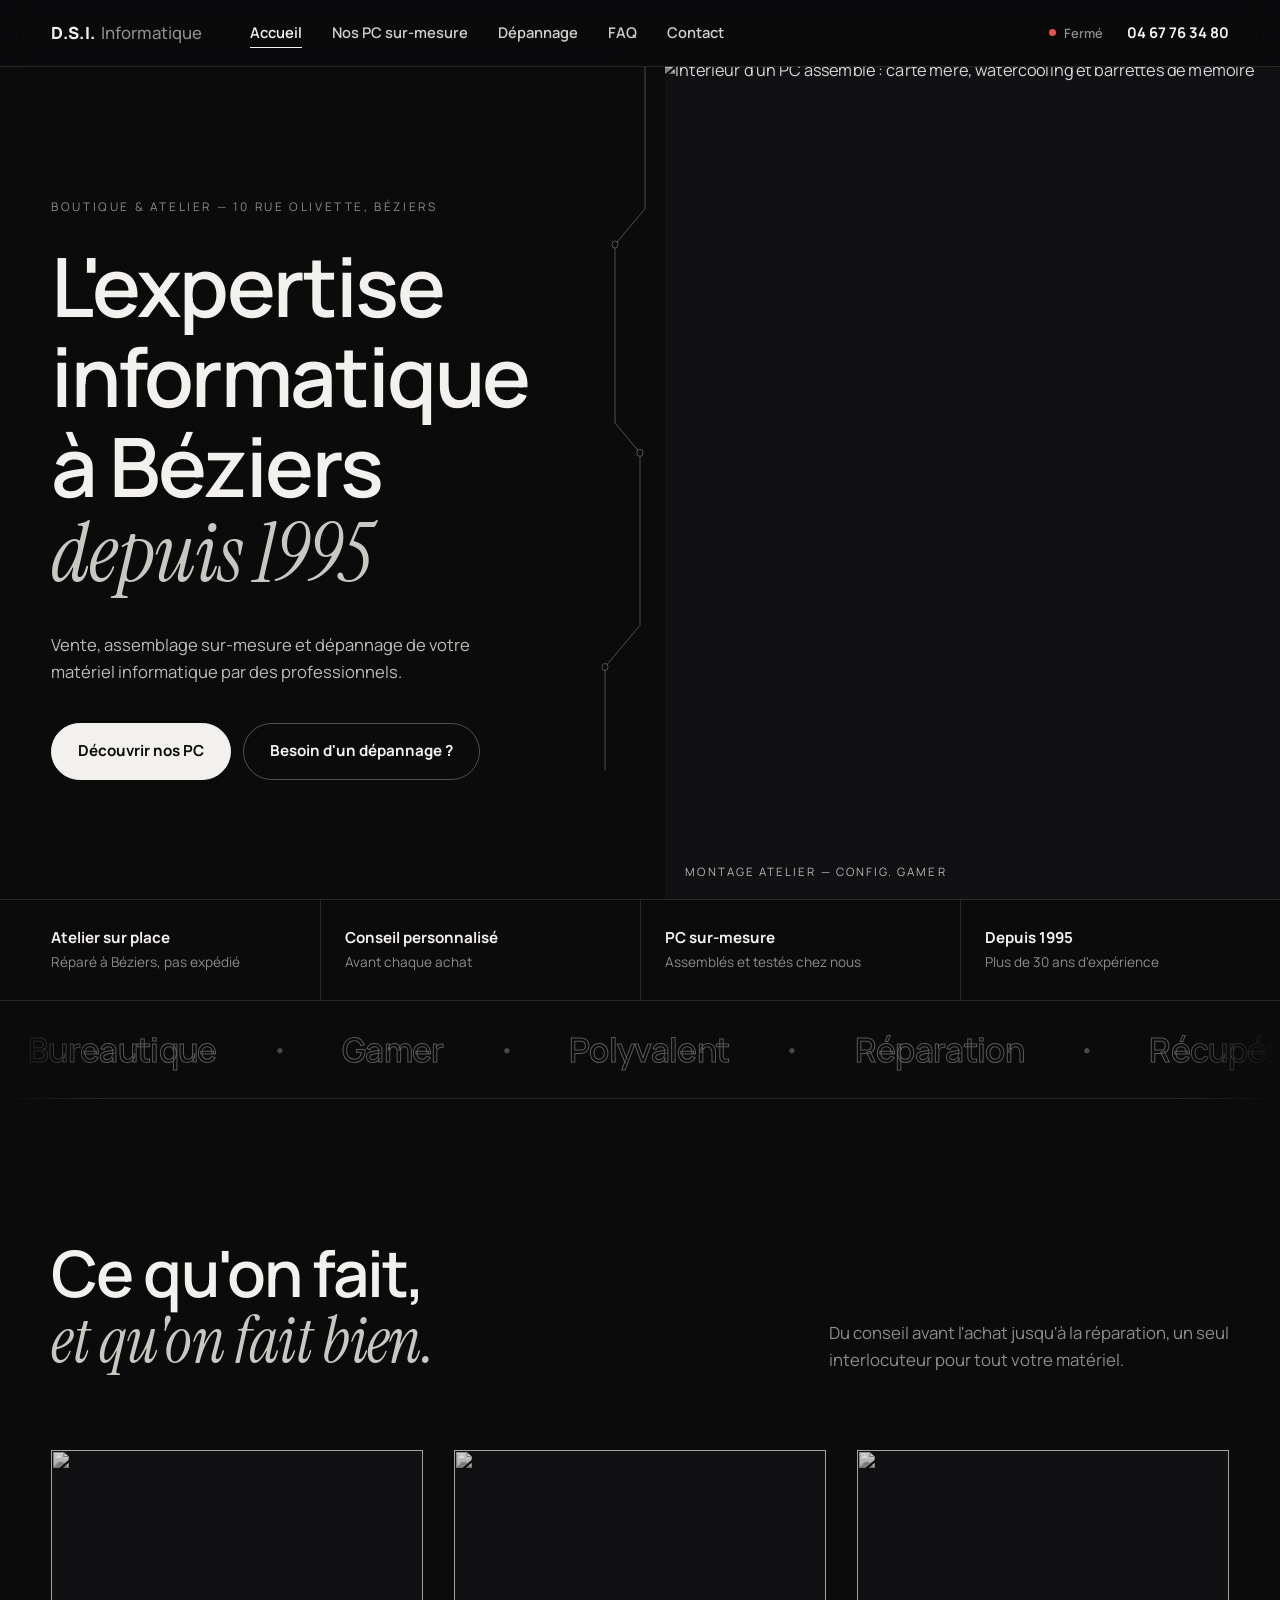
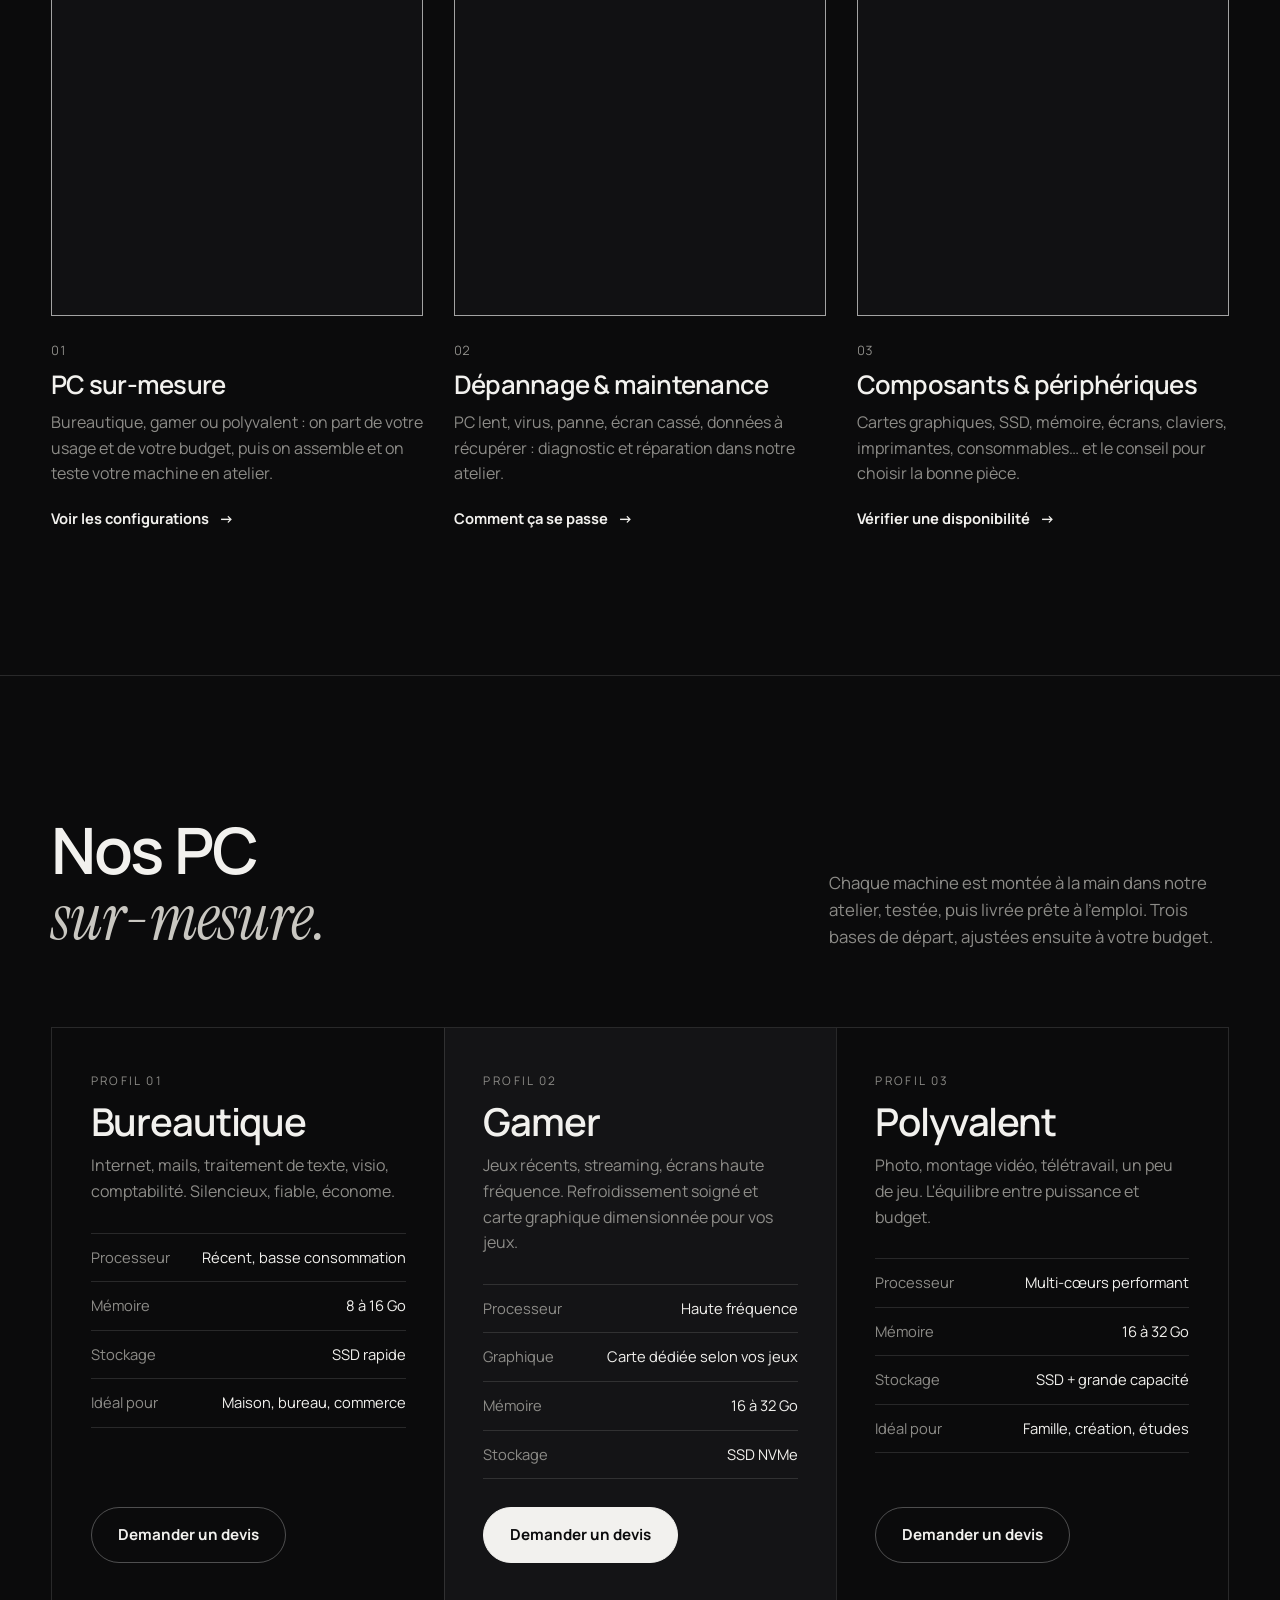
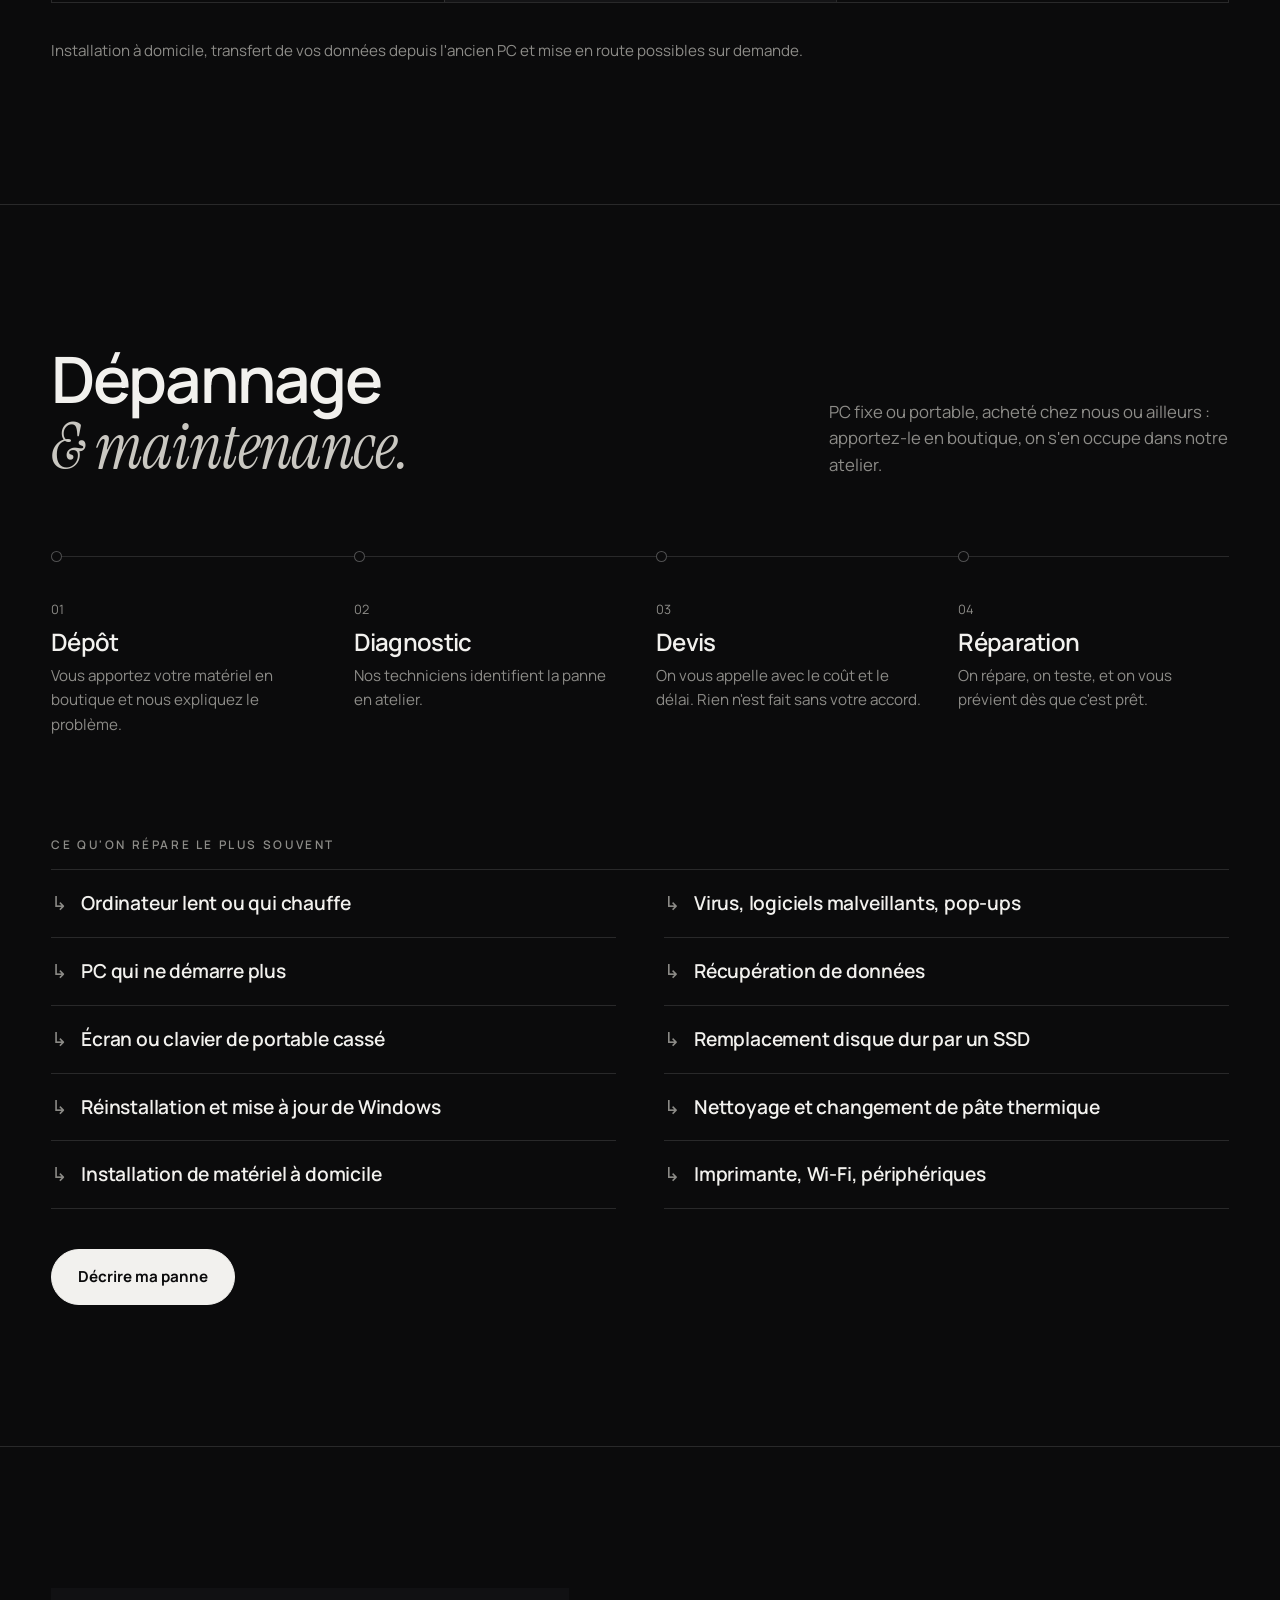
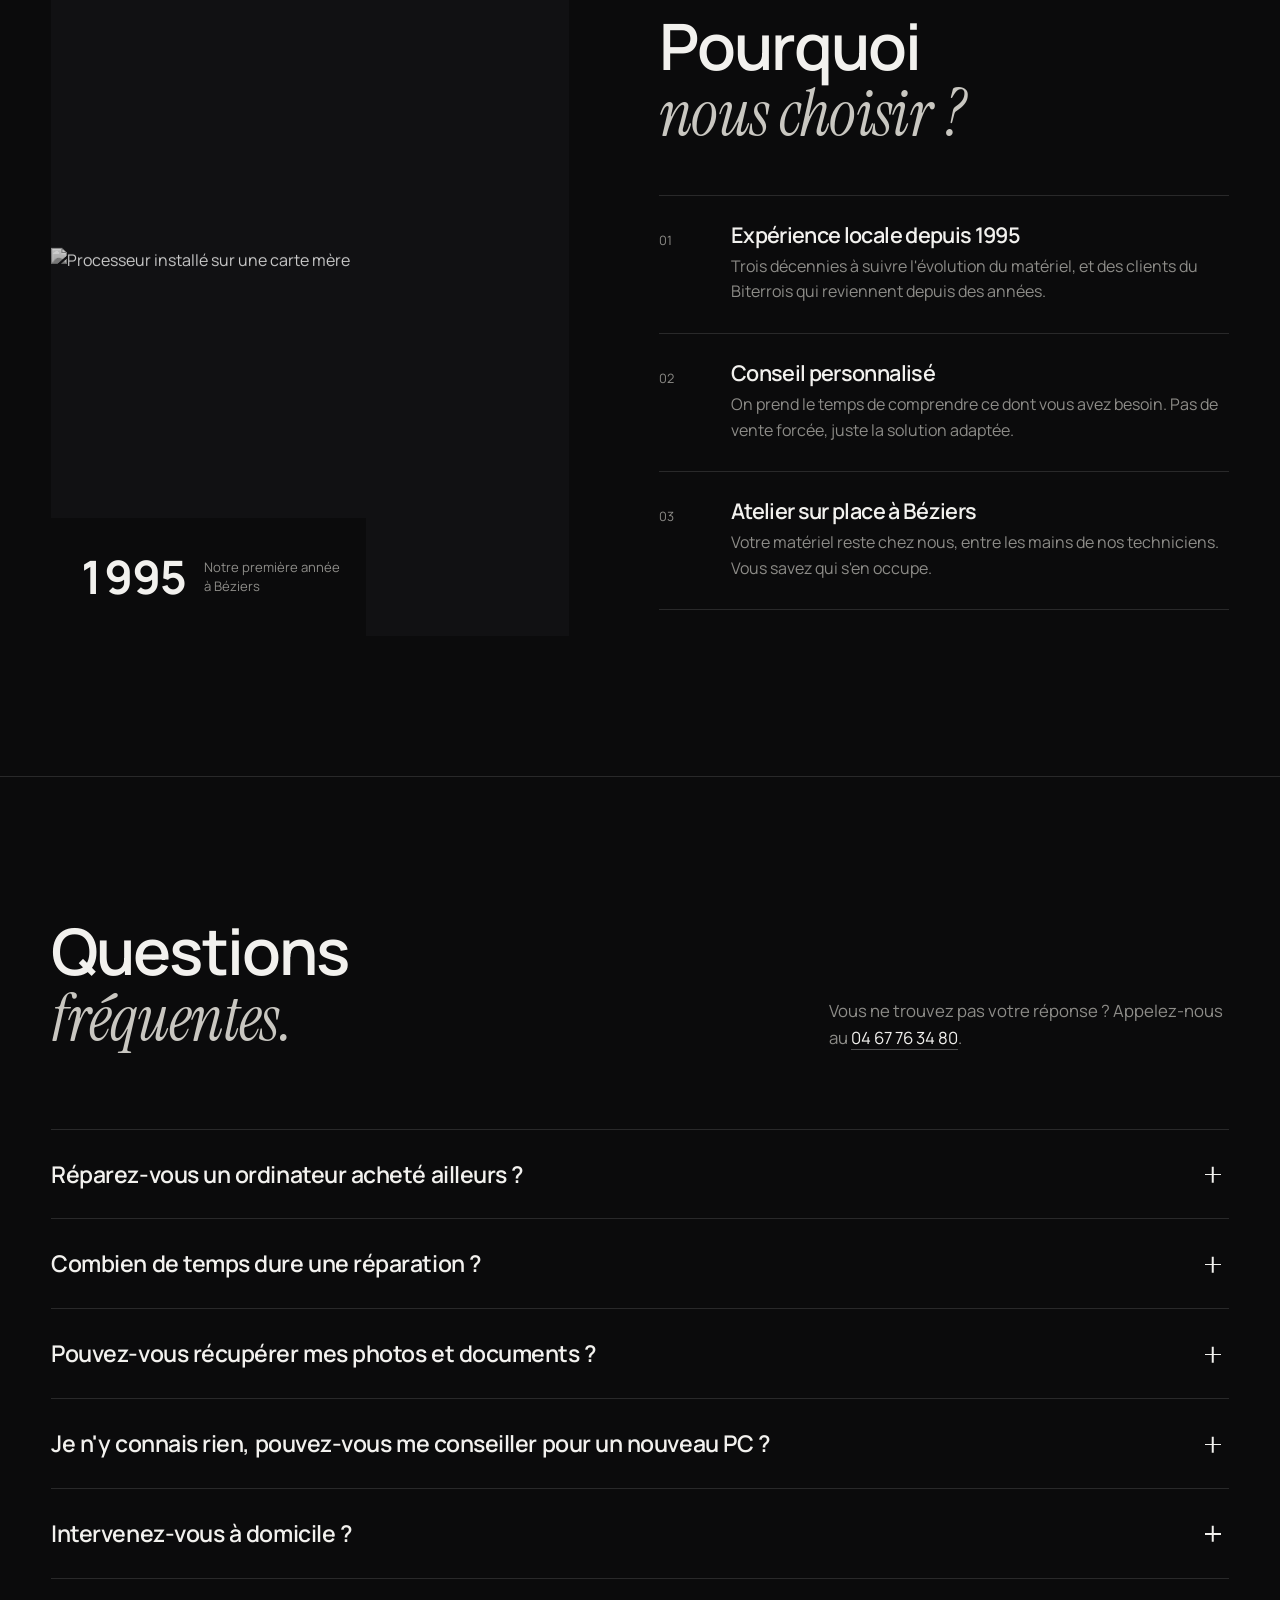
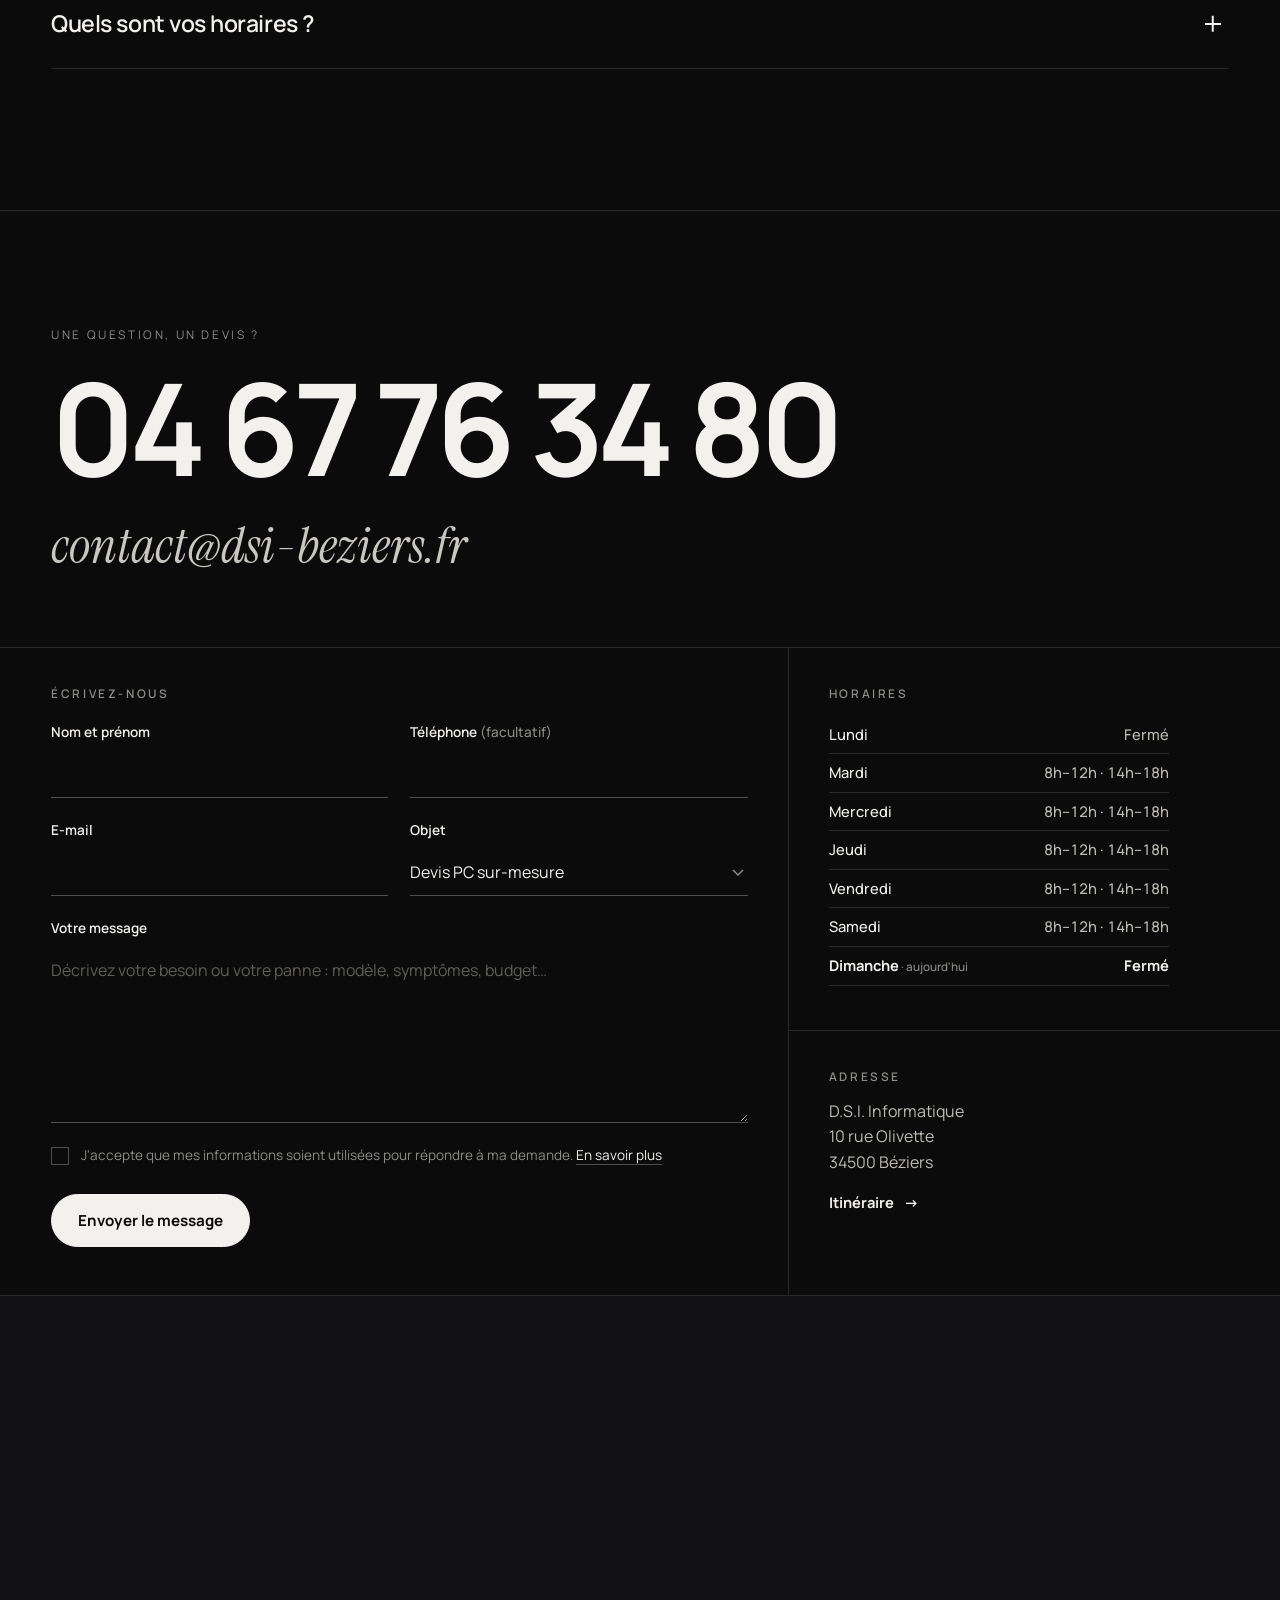
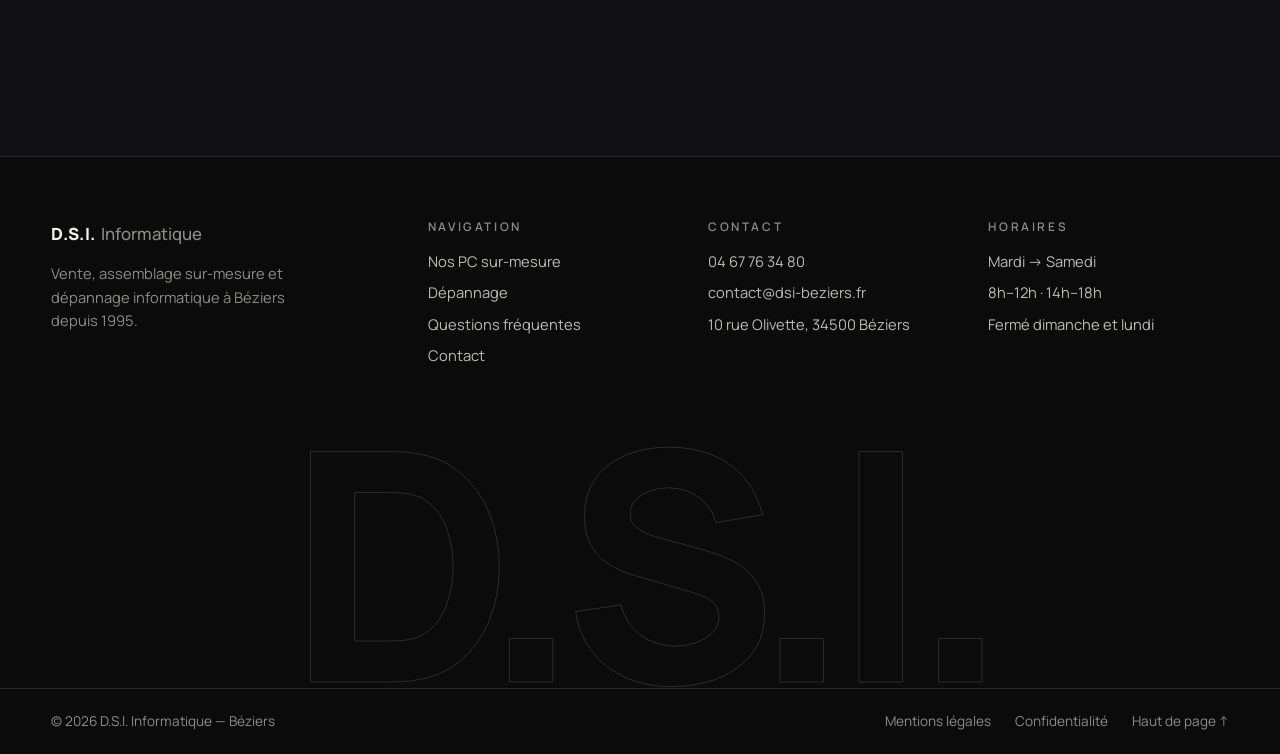
==== commit 153baad3: "Add files via upload" ====
--- a/index.html
+++ b/index.html
@@ -3,23 +3,25 @@
 <head>
   <meta charset="UTF-8">
   <meta name="viewport" content="width=device-width, initial-scale=1.0">
-  <title>D.S.I. Informatique, Béziers | Vente, PC sur-mesure et dépannage depuis 1995</title>
+  <title>D.S.I. Informatique — Vente, PC sur-mesure et dépannage à Béziers depuis 1995</title>
   <meta name="description" content="D.S.I. Informatique, boutique et atelier au 10 rue Olivette à Béziers depuis 1995 : PC sur-mesure, dépannage, récupération de données, composants et périphériques. 04 67 76 34 80.">
-  <meta name="theme-color" content="#0c0c0c">
+  <meta name="theme-color" content="#0b0b0c">
   <link rel="canonical" href="https://www.dsi-beziers.fr/">
 
+  <!-- Partage réseaux sociaux -->
   <meta property="og:type" content="website">
   <meta property="og:locale" content="fr_FR">
-  <meta property="og:title" content="D.S.I. Informatique, l'informatique à Béziers depuis 1995">
-  <meta property="og:description" content="Vente, assemblage sur-mesure et dépannage de votre matériel informatique, rue Olivette à Béziers.">
+  <meta property="og:title" content="D.S.I. Informatique — L'expertise informatique à Béziers depuis 1995">
+  <meta property="og:description" content="Vente, assemblage sur-mesure et dépannage de votre matériel informatique par des professionnels.">
   <meta property="og:image" content="https://images.unsplash.com/photo-1587202372634-32705e3bf49c?auto=format&fit=crop&w=1200&h=630&q=80">
 
-  <link rel="icon" href="data:image/svg+xml,%3Csvg xmlns='http://www.w3.org/2000/svg' viewBox='0 0 64 64'%3E%3Crect width='64' height='64' rx='10' fill='%23ffd23f'/%3E%3Ctext x='32' y='41' font-family='Arial' font-weight='800' font-size='22' fill='%230c0c0c' text-anchor='middle'%3EDSI%3C/text%3E%3C/svg%3E">
+  <link rel="icon" href="data:image/svg+xml,%3Csvg xmlns='http://www.w3.org/2000/svg' viewBox='0 0 64 64'%3E%3Crect width='64' height='64' rx='14' fill='%230b0b0c'/%3E%3Ctext x='32' y='41' font-family='Arial' font-weight='800' font-size='22' fill='%23f2f1ee' text-anchor='middle'%3EDSI%3C/text%3E%3C/svg%3E">
   <link rel="preconnect" href="https://fonts.googleapis.com">
   <link rel="preconnect" href="https://fonts.gstatic.com" crossorigin>
-  <link href="https://fonts.googleapis.com/css2?family=Archivo:wdth,wght@62..125,400..800&family=IBM+Plex+Mono:wght@400;500&display=swap" rel="stylesheet">
+  <link href="https://fonts.googleapis.com/css2?family=Manrope:wght@400;500;600;700;800&family=Instrument+Serif:ital@1&display=swap" rel="stylesheet">
   <link rel="stylesheet" href="style.css">
 
+  <!-- Données structurées pour Google (fiche entreprise locale) -->
   <script type="application/ld+json">
   {
     "@context": "https://schema.org",
@@ -49,21 +51,18 @@
   <!-- ===== Header ===== -->
   <header class="header" id="header">
     <nav class="nav" aria-label="Navigation principale">
-      <a href="#accueil" class="logo" aria-label="D.S.I. Informatique, accueil">
-        <span class="logo__mark">DSI</span>
-        <span class="logo__name">D.S.I. Informatique<small>Béziers</small></span>
-      </a>
+      <a href="#accueil" class="logo" aria-label="D.S.I. Informatique, accueil">D.S.I.<span>Informatique</span></a>
 
       <ul class="nav__links" id="navLinks">
         <li><a href="#accueil">Accueil</a></li>
         <li><a href="#pc-sur-mesure">Nos PC sur-mesure</a></li>
         <li><a href="#depannage">Dépannage</a></li>
-        <li><a href="#faq">Questions</a></li>
+        <li><a href="#faq">FAQ</a></li>
         <li><a href="#contact">Contact</a></li>
       </ul>
 
       <div class="nav__right">
-        <span class="live" id="liveStatus"><i></i><b>…</b></span>
+        <span class="live" id="liveStatus"><i></i><b>—</b></span>
         <a href="tel:+33467763480" class="nav__phone">04 67 76 34 80</a>
         <button class="burger" id="burger" aria-label="Ouvrir le menu" aria-expanded="false" aria-controls="navLinks"><span></span><span></span></button>
       </div>
@@ -74,27 +73,22 @@
     <!-- ===== Hero ===== -->
     <section class="hero" id="accueil">
       <div class="hero__text">
-        <p class="mono hero__where" data-reveal>10 rue Olivette · 34500 Béziers</p>
+        <p class="eyebrow" data-reveal>Boutique &amp; atelier — 10 rue Olivette, Béziers</p>
 
         <h1 class="hero__title">
-          <span class="line"><span>L'expertise informatique</span></span>
-          <span class="line"><span>à Béziers <mark>depuis 1995</mark></span></span>
+          <span class="line"><span>L'expertise</span></span>
+          <span class="line"><span>informatique</span></span>
+          <span class="line"><span>à Béziers <em>depuis 1995</em></span></span>
         </h1>
 
-        <p class="hero__sub" data-reveal style="--d:.45s">
+        <p class="hero__sub" data-reveal style="--d:.5s">
           Vente, assemblage sur-mesure et dépannage de votre matériel informatique par des professionnels.
         </p>
 
-        <div class="hero__cta" data-reveal style="--d:.6s">
-          <a href="#pc-sur-mesure" class="btn btn--accent">Découvrir nos PC</a>
+        <div class="hero__cta" data-reveal style="--d:.65s">
+          <a href="#pc-sur-mesure" class="btn btn--light">Découvrir nos PC</a>
           <a href="#depannage" class="btn">Besoin d'un dépannage ?</a>
         </div>
-
-        <dl class="hero__facts" data-reveal style="--d:.75s">
-          <div><dt>Ouvert</dt><dd>du mardi au samedi</dd></div>
-          <div><dt>Horaires</dt><dd>8h-12h / 14h-18h</dd></div>
-          <div><dt>Téléphone</dt><dd><a href="tel:+33467763480">04 67 76 34 80</a></dd></div>
-        </dl>
       </div>
 
       <svg class="hero__trace" viewBox="0 0 80 700" preserveAspectRatio="none" aria-hidden="true">
@@ -104,57 +98,62 @@
 
       <figure class="hero__media">
         <img src="https://images.unsplash.com/photo-1587202372634-32705e3bf49c?auto=format&fit=crop&w=1400&q=80"
-             alt="Intérieur d'un PC assemblé : carte mère, refroidissement liquide et mémoire" fetchpriority="high">
+             alt="Intérieur d'un PC assemblé : carte mère, watercooling et barrettes de mémoire" fetchpriority="high">
+        <figcaption>Montage atelier — config. gamer</figcaption>
       </figure>
     </section>
 
-    <!-- ===== Bandeau ===== -->
+    <!-- ===== Réassurance ===== -->
     <ul class="perks">
-      <li data-reveal><strong>Atelier sur place</strong><span>Votre matériel reste à Béziers</span></li>
-      <li data-reveal style="--d:.06s"><strong>Conseil avant achat</strong><span>On prend le temps d'en parler</span></li>
-      <li data-reveal style="--d:.12s"><strong>PC montés par nos soins</strong><span>Assemblés et testés ici</span></li>
-      <li data-reveal style="--d:.18s"><strong>Depuis 1995</strong><span>Plus de 30 ans rue Olivette</span></li>
+      <li data-reveal><strong>Atelier sur place</strong><span>Réparé à Béziers, pas expédié</span></li>
+      <li data-reveal style="--d:.08s"><strong>Conseil personnalisé</strong><span>Avant chaque achat</span></li>
+      <li data-reveal style="--d:.16s"><strong>PC sur-mesure</strong><span>Assemblés et testés chez nous</span></li>
+      <li data-reveal style="--d:.24s"><strong>Depuis 1995</strong><span>Plus de 30 ans d'expérience</span></li>
     </ul>
+
+    <div class="marquee" aria-hidden="true">
+      <div class="marquee__track">
+        <span>Bureautique</span><span>Gamer</span><span>Polyvalent</span><span>Réparation</span><span>Récupération de données</span><span>Cartes graphiques</span><span>SSD</span><span>Mémoire</span><span>Écrans</span><span>Installation à domicile</span>
+        <span>Bureautique</span><span>Gamer</span><span>Polyvalent</span><span>Réparation</span><span>Récupération de données</span><span>Cartes graphiques</span><span>SSD</span><span>Mémoire</span><span>Écrans</span><span>Installation à domicile</span>
+      </div>
+    </div>
 
     <!-- ===== Services ===== -->
     <section class="section" id="services" aria-labelledby="services-title">
       <div class="section__head">
-        <h2 id="services-title" data-reveal>Vendre, monter, réparer.</h2>
-        <p data-reveal style="--d:.1s">On fait les trois au même endroit. Vous avez donc un seul interlocuteur, du choix de la machine jusqu'au jour où elle a besoin d'un coup de main.</p>
+        <h2 id="services-title" data-reveal>Ce qu'on fait,<br><em>et qu'on fait bien.</em></h2>
+        <p data-reveal style="--d:.1s">Du conseil avant l'achat jusqu'à la réparation, un seul interlocuteur pour tout votre matériel.</p>
       </div>
 
       <div class="services">
-        <article class="service service--big" data-reveal>
+        <article class="service" data-reveal>
           <a href="#pc-sur-mesure" class="service__img" tabindex="-1" aria-hidden="true">
-            <img src="https://images.unsplash.com/photo-1593640408182-31c70c8268f5?auto=format&fit=crop&w=1100&q=75" alt="" loading="lazy">
+            <img src="https://images.unsplash.com/photo-1593640408182-31c70c8268f5?auto=format&fit=crop&w=900&q=75" alt="" loading="lazy">
           </a>
-          <div class="service__body">
-            <h3>PC sur-mesure</h3>
-            <p>Bureautique, gamer ou polyvalent. On part de ce que vous faites avec votre ordinateur et de votre budget, puis on le monte et on le teste à l'atelier.</p>
-            <a href="#pc-sur-mesure" class="link">Voir les configurations</a>
-          </div>
-        </article>
-
-        <article class="service" data-reveal style="--d:.08s">
+          <span class="service__num">01</span>
+          <h3>PC sur-mesure</h3>
+          <p>Bureautique, gamer ou polyvalent : on part de votre usage et de votre budget, puis on assemble et on teste votre machine en atelier.</p>
+          <a href="#pc-sur-mesure" class="link">Voir les configurations</a>
+        </article>
+
+        <article class="service" data-reveal style="--d:.1s">
           <a href="#depannage" class="service__img" tabindex="-1" aria-hidden="true">
-            <img src="https://images.unsplash.com/photo-1597852074816-d933c7d2b988?auto=format&fit=crop&w=700&q=75" alt="" loading="lazy">
+            <img src="https://images.unsplash.com/photo-1597852074816-d933c7d2b988?auto=format&fit=crop&w=900&q=75" alt="" loading="lazy">
           </a>
-          <div class="service__body">
-            <h3>Dépannage &amp; maintenance</h3>
-            <p>PC lent, virus, panne, écran cassé, données à récupérer. Diagnostic et réparation à l'atelier.</p>
-            <a href="#depannage" class="link">Comment ça se passe</a>
-          </div>
-        </article>
-
-        <article class="service" data-reveal style="--d:.16s">
+          <span class="service__num">02</span>
+          <h3>Dépannage &amp; maintenance</h3>
+          <p>PC lent, virus, panne, écran cassé, données à récupérer : diagnostic et réparation dans notre atelier.</p>
+          <a href="#depannage" class="link">Comment ça se passe</a>
+        </article>
+
+        <article class="service" data-reveal style="--d:.2s">
           <a href="#contact" class="service__img" tabindex="-1" aria-hidden="true">
-            <img src="https://images.unsplash.com/photo-1591405351990-4726e331f141?auto=format&fit=crop&w=700&q=75" alt="" loading="lazy">
+            <img src="https://images.unsplash.com/photo-1591405351990-4726e331f141?auto=format&fit=crop&w=900&q=75" alt="" loading="lazy">
           </a>
-          <div class="service__body">
-            <h3>Composants &amp; périphériques</h3>
-            <p>Cartes graphiques, SSD, mémoire, écrans, claviers, imprimantes, consommables.</p>
-            <a href="#contact" class="link" data-subject="Composant / périphérique">Demander une disponibilité</a>
-          </div>
+          <span class="service__num">03</span>
+          <h3>Composants &amp; périphériques</h3>
+          <p>Cartes graphiques, SSD, mémoire, écrans, claviers, imprimantes, consommables… et le conseil pour choisir la bonne pièce.</p>
+          <a href="#contact" class="link" data-subject="Composant / périphérique">Vérifier une disponibilité</a>
         </article>
       </div>
     </section>
@@ -162,156 +161,180 @@
     <!-- ===== PC sur-mesure ===== -->
     <section class="section pcs" id="pc-sur-mesure" aria-labelledby="pc-title">
       <div class="section__head">
-        <h2 id="pc-title" data-reveal>Nos PC sur-mesure</h2>
-        <p data-reveal style="--d:.1s">Trois points de départ. Ensuite, on ajuste chaque pièce à votre usage et à votre budget, et on vous fait un devis.</p>
+        <h2 id="pc-title" data-reveal>Nos PC<br><em>sur-mesure.</em></h2>
+        <p data-reveal style="--d:.1s">Chaque machine est montée à la main dans notre atelier, testée, puis livrée prête à l'emploi. Trois bases de départ, ajustées ensuite à votre budget.</p>
       </div>
 
       <div class="configs">
         <article class="config" data-reveal>
-          <h3>Bureautique</h3>
-          <p>Internet, mails, traitement de texte, visio, comptabilité. Silencieux et fiable.</p>
-          <ul class="specs mono">
-            <li><span>Processeur</span>récent, basse conso.</li>
+          <header>
+            <span class="config__tag">Profil 01</span>
+            <h3>Bureautique</h3>
+            <p>Internet, mails, traitement de texte, visio, comptabilité. Silencieux, fiable, économe.</p>
+          </header>
+          <ul class="specs">
+            <li><span>Processeur</span>Récent, basse consommation</li>
             <li><span>Mémoire</span>8 à 16 Go</li>
-            <li><span>Stockage</span>SSD</li>
-            <li><span>Pour</span>maison, bureau, commerce</li>
+            <li><span>Stockage</span>SSD rapide</li>
+            <li><span>Idéal pour</span>Maison, bureau, commerce</li>
           </ul>
           <a href="#contact" class="btn" data-subject="Devis PC sur-mesure" data-message="Bonjour, je souhaite un devis pour un PC bureautique.">Demander un devis</a>
         </article>
 
-        <article class="config config--dark" data-reveal style="--d:.08s">
-          <h3>Gamer</h3>
-          <p>Jeux récents, streaming, écran haute fréquence. La carte graphique est choisie selon vos jeux, et le refroidissement suit.</p>
-          <ul class="specs mono">
-            <li><span>Processeur</span>haute fréquence</li>
-            <li><span>Graphique</span>carte dédiée</li>
+        <article class="config config--featured" data-reveal style="--d:.1s">
+          <header>
+            <span class="config__tag">Profil 02</span>
+            <h3>Gamer</h3>
+            <p>Jeux récents, streaming, écrans haute fréquence. Refroidissement soigné et carte graphique dimensionnée pour vos jeux.</p>
+          </header>
+          <ul class="specs">
+            <li><span>Processeur</span>Haute fréquence</li>
+            <li><span>Graphique</span>Carte dédiée selon vos jeux</li>
             <li><span>Mémoire</span>16 à 32 Go</li>
             <li><span>Stockage</span>SSD NVMe</li>
           </ul>
-          <a href="#contact" class="btn btn--accent" data-subject="Devis PC sur-mesure" data-message="Bonjour, je souhaite un devis pour un PC gamer. Je joue surtout à : ">Demander un devis</a>
-        </article>
-
-        <article class="config" data-reveal style="--d:.16s">
-          <h3>Polyvalent</h3>
-          <p>Photo, montage vidéo, télétravail, un peu de jeu. Un bon équilibre entre puissance et prix.</p>
-          <ul class="specs mono">
-            <li><span>Processeur</span>multi-cœurs</li>
+          <a href="#contact" class="btn btn--light" data-subject="Devis PC sur-mesure" data-message="Bonjour, je souhaite un devis pour un PC gamer. Les jeux auxquels je joue : ">Demander un devis</a>
+        </article>
+
+        <article class="config" data-reveal style="--d:.2s">
+          <header>
+            <span class="config__tag">Profil 03</span>
+            <h3>Polyvalent</h3>
+            <p>Photo, montage vidéo, télétravail, un peu de jeu. L'équilibre entre puissance et budget.</p>
+          </header>
+          <ul class="specs">
+            <li><span>Processeur</span>Multi-cœurs performant</li>
             <li><span>Mémoire</span>16 à 32 Go</li>
-            <li><span>Stockage</span>SSD + gros disque</li>
-            <li><span>Pour</span>famille, création, études</li>
+            <li><span>Stockage</span>SSD + grande capacité</li>
+            <li><span>Idéal pour</span>Famille, création, études</li>
           </ul>
-          <a href="#contact" class="btn" data-subject="Devis PC sur-mesure" data-message="Bonjour, je souhaite un devis pour un PC polyvalent. Je m'en sers pour : ">Demander un devis</a>
-        </article>
-      </div>
-
-      <p class="note" data-reveal>Sur demande : installation chez vous, transfert des données de l'ancien PC et mise en route.</p>
+          <a href="#contact" class="btn" data-subject="Devis PC sur-mesure" data-message="Bonjour, je souhaite un devis pour un PC polyvalent. Mon usage : ">Demander un devis</a>
+        </article>
+      </div>
+
+      <p class="note" data-reveal>Installation à domicile, transfert de vos données depuis l'ancien PC et mise en route possibles sur demande.</p>
     </section>
 
     <!-- ===== Dépannage ===== -->
     <section class="section repair" id="depannage" aria-labelledby="repair-title">
-      <div class="repair__grid">
-        <div class="repair__intro">
-          <h2 id="repair-title" data-reveal>Votre ordinateur fait des siennes ?</h2>
-          <p data-reveal style="--d:.1s">Fixe ou portable, acheté chez nous ou ailleurs : apportez-le en boutique. On regarde, on vous dit ce qu'il a et combien ça coûte, et on ne touche à rien sans votre accord.</p>
-          <a href="#contact" class="btn btn--accent" data-subject="Dépannage" data-reveal style="--d:.2s">Décrire ma panne</a>
-        </div>
-
-        <ol class="steps" id="steps">
-          <li data-reveal><span class="mono">1</span><div><h3>Vous déposez le matériel</h3><p>Et vous nous expliquez ce qui se passe.</p></div></li>
-          <li data-reveal style="--d:.08s"><span class="mono">2</span><div><h3>On fait le diagnostic</h3><p>À l'atelier, par nos techniciens.</p></div></li>
-          <li data-reveal style="--d:.16s"><span class="mono">3</span><div><h3>On vous appelle</h3><p>Avec le prix et le délai. Vous décidez.</p></div></li>
-          <li data-reveal style="--d:.24s"><span class="mono">4</span><div><h3>On répare et on teste</h3><p>Et on vous prévient dès que c'est prêt.</p></div></li>
-        </ol>
-      </div>
-
-      <div class="fixes" data-reveal>
-        <h3>Ce qu'on voit le plus souvent à l'atelier</h3>
-        <ul class="mono">
-          <li>PC lent ou qui chauffe</li>
-          <li>Virus et pop-ups</li>
-          <li>Ne démarre plus</li>
-          <li>Récupération de données</li>
-          <li>Écran de portable cassé</li>
-          <li>Clavier HS</li>
-          <li>Passage au SSD</li>
-          <li>Réinstallation de Windows</li>
-          <li>Nettoyage + pâte thermique</li>
-          <li>Imprimante, Wi-Fi</li>
-          <li>Installation à domicile</li>
+      <div class="section__head">
+        <h2 id="repair-title" data-reveal>Dépannage<br><em>&amp; maintenance.</em></h2>
+        <p data-reveal style="--d:.1s">PC fixe ou portable, acheté chez nous ou ailleurs : apportez-le en boutique, on s'en occupe dans notre atelier.</p>
+      </div>
+
+      <ol class="steps" id="steps">
+        <li data-reveal><span>01</span><h3>Dépôt</h3><p>Vous apportez votre matériel en boutique et nous expliquez le problème.</p></li>
+        <li data-reveal style="--d:.1s"><span>02</span><h3>Diagnostic</h3><p>Nos techniciens identifient la panne en atelier.</p></li>
+        <li data-reveal style="--d:.2s"><span>03</span><h3>Devis</h3><p>On vous appelle avec le coût et le délai. Rien n'est fait sans votre accord.</p></li>
+        <li data-reveal style="--d:.3s"><span>04</span><h3>Réparation</h3><p>On répare, on teste, et on vous prévient dès que c'est prêt.</p></li>
+      </ol>
+
+      <div class="fixes">
+        <h3 class="fixes__title" data-reveal>Ce qu'on répare le plus souvent</h3>
+        <ul>
+          <li data-reveal>Ordinateur lent ou qui chauffe</li>
+          <li data-reveal>Virus, logiciels malveillants, pop-ups</li>
+          <li data-reveal>PC qui ne démarre plus</li>
+          <li data-reveal>Récupération de données</li>
+          <li data-reveal>Écran ou clavier de portable cassé</li>
+          <li data-reveal>Remplacement disque dur par un SSD</li>
+          <li data-reveal>Réinstallation et mise à jour de Windows</li>
+          <li data-reveal>Nettoyage et changement de pâte thermique</li>
+          <li data-reveal>Installation de matériel à domicile</li>
+          <li data-reveal>Imprimante, Wi-Fi, périphériques</li>
         </ul>
+        <a href="#contact" class="btn btn--light" data-subject="Dépannage" data-reveal>Décrire ma panne</a>
       </div>
     </section>
 
     <!-- ===== Pourquoi nous ===== -->
     <section class="section why" id="pourquoi" aria-labelledby="why-title">
-      <div class="why__top">
-        <div class="why__text">
-          <h2 id="why-title" data-reveal>Pourquoi nous choisir ?</h2>
-          <p class="why__lead" data-reveal style="--d:.1s">
-            Parce qu'on est là depuis 1995, et que la plupart de nos clients sont venus parce qu'un voisin, un collègue ou quelqu'un de la famille leur a donné notre adresse.
-          </p>
-          <a class="link" href="https://www.google.com/search?q=D.S.I.+Informatique+10+rue+Olivette+B%C3%A9ziers+avis" target="_blank" rel="noopener" data-reveal style="--d:.2s">Lire les avis sur Google</a>
+      <div class="why__media" data-reveal>
+        <img src="https://images.unsplash.com/photo-1555617981-dac3880eac6e?auto=format&fit=crop&w=1000&q=75" alt="Processeur installé sur une carte mère" loading="lazy" data-parallax>
+        <div class="why__badge">
+          <strong><span data-count="1995">1995</span></strong>
+          <span>Notre première année<br>à Béziers</span>
         </div>
-        <div class="why__media" data-reveal style="--d:.1s">
-          <img src="https://images.unsplash.com/photo-1555617981-dac3880eac6e?auto=format&fit=crop&w=1000&q=75" alt="Processeur installé sur une carte mère" loading="lazy" data-parallax>
-        </div>
-      </div>
-
-      <div class="reasons">
-        <p data-reveal><strong>Expérience locale depuis 1995.</strong> On a vu passer toutes les générations de matériel, du Pentium aux cartes graphiques d'aujourd'hui. Les pannes, on les connaît.</p>
-        <p data-reveal style="--d:.08s"><strong>Conseil personnalisé.</strong> Avant de vous vendre quoi que ce soit, on vous demande ce que vous en ferez. Parfois, la bonne réponse, c'est de garder votre PC et de changer une pièce.</p>
-        <p data-reveal style="--d:.16s"><strong>Atelier sur place à Béziers.</strong> Votre machine ne part pas dans un centre de réparation à l'autre bout de la France. Elle reste ici, et vous savez qui s'en occupe.</p>
+      </div>
+
+      <div class="why__content">
+        <h2 id="why-title" data-reveal>Pourquoi<br><em>nous choisir ?</em></h2>
+
+        <ol class="reasons">
+          <li data-reveal>
+            <span>01</span>
+            <div>
+              <h3>Expérience locale depuis 1995</h3>
+              <p>Trois décennies à suivre l'évolution du matériel, et des clients du Biterrois qui reviennent depuis des années.</p>
+            </div>
+          </li>
+          <li data-reveal style="--d:.08s">
+            <span>02</span>
+            <div>
+              <h3>Conseil personnalisé</h3>
+              <p>On prend le temps de comprendre ce dont vous avez besoin. Pas de vente forcée, juste la solution adaptée.</p>
+            </div>
+          </li>
+          <li data-reveal style="--d:.16s">
+            <span>03</span>
+            <div>
+              <h3>Atelier sur place à Béziers</h3>
+              <p>Votre matériel reste chez nous, entre les mains de nos techniciens. Vous savez qui s'en occupe.</p>
+            </div>
+          </li>
+        </ol>
       </div>
     </section>
 
     <!-- ===== FAQ ===== -->
     <section class="section faq" id="faq" aria-labelledby="faq-title">
-      <div class="faq__grid">
-        <div>
-          <h2 id="faq-title" data-reveal>Les questions qu'on nous pose souvent</h2>
-          <p class="faq__aside" data-reveal style="--d:.1s">Pas trouvé votre réponse ? Le plus simple, c'est de nous appeler au <a href="tel:+33467763480">04 67 76 34 80</a>.</p>
-        </div>
-
-        <div class="faq__list">
-          <details data-reveal>
-            <summary>Vous réparez un ordinateur acheté ailleurs ?</summary>
-            <div><p>Oui. Fixe ou portable, peu importe la marque ou le magasin d'origine.</p></div>
-          </details>
-          <details data-reveal>
-            <summary>Combien de temps dure une réparation ?</summary>
-            <div><p>Ça dépend de la panne et des pièces à commander. On vous donne un délai précis après le diagnostic, en même temps que le prix.</p></div>
-          </details>
-          <details data-reveal>
-            <summary>Vous pouvez récupérer mes photos et mes documents ?</summary>
-            <div><p>Oui, sur disque dur ou SSD, même quand l'ordinateur ne démarre plus. Si le disque fait un bruit inhabituel, ne le rallumez plus et apportez-le tel quel.</p></div>
-          </details>
-          <details data-reveal>
-            <summary>Je n'y connais rien. Vous pouvez me conseiller pour un nouveau PC ?</summary>
-            <div><p>Bien sûr. Dites-nous à quoi il va servir et combien vous voulez mettre, on s'occupe du reste.</p></div>
-          </details>
-          <details data-reveal>
-            <summary>Vous vous déplacez à domicile ?</summary>
-            <div><p>Oui, pour installer votre nouveau matériel. Appelez-nous pour fixer un créneau.</p></div>
-          </details>
-          <details data-reveal>
-            <summary>Quels sont vos horaires ?</summary>
-            <div><p>Du mardi au samedi, de 8h à 12h et de 14h à 18h. Fermé le dimanche et le lundi.</p></div>
-          </details>
-        </div>
+      <div class="section__head">
+        <h2 id="faq-title" data-reveal>Questions<br><em>fréquentes.</em></h2>
+        <p data-reveal style="--d:.1s">Vous ne trouvez pas votre réponse ? Appelez-nous au <a href="tel:+33467763480">04 67 76 34 80</a>.</p>
+      </div>
+
+      <div class="faq__list">
+        <details data-reveal>
+          <summary>Réparez-vous un ordinateur acheté ailleurs ?</summary>
+          <div><p>Oui. PC fixe ou portable, quelle que soit la marque ou l'endroit où il a été acheté, nous le diagnostiquons et le réparons dans notre atelier.</p></div>
+        </details>
+        <details data-reveal>
+          <summary>Combien de temps dure une réparation ?</summary>
+          <div><p>Cela dépend de la panne et de la disponibilité des pièces. Après le diagnostic, on vous communique un délai précis en même temps que le devis.</p></div>
+        </details>
+        <details data-reveal>
+          <summary>Pouvez-vous récupérer mes photos et documents ?</summary>
+          <div><p>Oui, nous réalisons la récupération de données sur disques durs et SSD, y compris lorsque l'ordinateur ne démarre plus. Évitez de rallumer un disque qui fait du bruit : apportez-le nous directement.</p></div>
+        </details>
+        <details data-reveal>
+          <summary>Je n'y connais rien, pouvez-vous me conseiller pour un nouveau PC ?</summary>
+          <div><p>C'est notre métier. Dites-nous ce que vous faites avec votre ordinateur et votre budget, on vous propose la configuration adaptée, sans superflu.</p></div>
+        </details>
+        <details data-reveal>
+          <summary>Intervenez-vous à domicile ?</summary>
+          <div><p>Oui, pour l'installation de votre nouveau matériel. Contactez-nous pour convenir d'un créneau.</p></div>
+        </details>
+        <details data-reveal>
+          <summary>Quels sont vos horaires ?</summary>
+          <div><p>Du mardi au samedi, de 8h à 12h et de 14h à 18h. Fermé le dimanche et le lundi.</p></div>
+        </details>
       </div>
     </section>
 
     <!-- ===== Contact ===== -->
     <section class="contact" id="contact" aria-labelledby="contact-title">
       <div class="contact__big">
-        <h2 id="contact-title" class="contact__label" data-reveal>Une question, un devis ? Appelez-nous.</h2>
-        <a href="tel:+33467763480" class="phone-xl" data-reveal>04 67 76 34 80</a>
-        <p class="contact__mail" data-reveal style="--d:.1s">ou par e-mail : <a href="mailto:contact@dsi-beziers.fr">contact@dsi-beziers.fr</a></p>
+        <p class="eyebrow" data-reveal>Une question, un devis ?</p>
+        <h2 id="contact-title" data-reveal>
+          <a href="tel:+33467763480" class="phone-xl">04 67 76 34 80</a>
+        </h2>
+        <a href="mailto:contact@dsi-beziers.fr" class="mail-xl" data-reveal style="--d:.1s">contact@dsi-beziers.fr</a>
       </div>
 
       <div class="contact__layout">
+        <!-- Formulaire -->
         <form class="form" id="contactForm" novalidate data-reveal>
-          <h3>Ou laissez-nous un message</h3>
+          <h3>Écrivez-nous</h3>
           <div class="form__row">
             <div class="field">
               <label for="f-name">Nom et prénom</label>
@@ -330,51 +353,52 @@
               <small class="field__error">Indiquez une adresse e-mail valide.</small>
             </div>
             <div class="field">
-              <label for="f-subject">C'est pour</label>
+              <label for="f-subject">Objet</label>
               <select id="f-subject" name="subject" required>
-                <option value="Devis PC sur-mesure">Un devis PC sur-mesure</option>
-                <option value="Dépannage">Un dépannage / une réparation</option>
-                <option value="Récupération de données">Une récupération de données</option>
-                <option value="Composant / périphérique">Un composant / périphérique</option>
-                <option value="Installation à domicile">Une installation à domicile</option>
-                <option value="Autre demande">Autre chose</option>
+                <option value="Devis PC sur-mesure">Devis PC sur-mesure</option>
+                <option value="Dépannage">Dépannage / réparation</option>
+                <option value="Récupération de données">Récupération de données</option>
+                <option value="Composant / périphérique">Composant / périphérique</option>
+                <option value="Installation à domicile">Installation à domicile</option>
+                <option value="Autre demande">Autre demande</option>
               </select>
             </div>
           </div>
           <div class="field">
             <label for="f-message">Votre message</label>
-            <textarea id="f-message" name="message" rows="6" required placeholder="Le modèle de votre ordinateur, ce qui se passe, votre budget…"></textarea>
+            <textarea id="f-message" name="message" rows="6" required placeholder="Décrivez votre besoin ou votre panne : modèle, symptômes, budget…"></textarea>
             <small class="field__error">Écrivez votre message.</small>
           </div>
           <label class="check">
             <input type="checkbox" name="consent" required>
-            <span>J'accepte que mes informations servent uniquement à répondre à ma demande. <a href="mentions-legales.html#confidentialite">Détails</a></span>
+            <span>J'accepte que mes informations soient utilisées pour répondre à ma demande. <a href="mentions-legales.html#confidentialite">En savoir plus</a></span>
           </label>
           <small class="field__error field__error--consent">Merci de cocher cette case.</small>
 
           <div class="form__foot">
-            <button type="submit" class="btn btn--accent">Envoyer</button>
+            <button type="submit" class="btn btn--light">Envoyer le message</button>
             <p class="form__status" id="formStatus" role="status" aria-live="polite"></p>
           </div>
         </form>
 
+        <!-- Infos -->
         <aside class="contact__info">
           <div class="contact__col" data-reveal>
             <h3>Horaires</h3>
-            <table class="hours mono" id="hours">
+            <table class="hours" id="hours">
               <tbody>
-                <tr data-day="1"><th>Lundi</th><td>fermé</td></tr>
-                <tr data-day="2"><th>Mardi</th><td>8h-12h / 14h-18h</td></tr>
-                <tr data-day="3"><th>Mercredi</th><td>8h-12h / 14h-18h</td></tr>
-                <tr data-day="4"><th>Jeudi</th><td>8h-12h / 14h-18h</td></tr>
-                <tr data-day="5"><th>Vendredi</th><td>8h-12h / 14h-18h</td></tr>
-                <tr data-day="6"><th>Samedi</th><td>8h-12h / 14h-18h</td></tr>
-                <tr data-day="0"><th>Dimanche</th><td>fermé</td></tr>
+                <tr data-day="1"><th>Lundi</th><td>Fermé</td></tr>
+                <tr data-day="2"><th>Mardi</th><td>8h–12h · 14h–18h</td></tr>
+                <tr data-day="3"><th>Mercredi</th><td>8h–12h · 14h–18h</td></tr>
+                <tr data-day="4"><th>Jeudi</th><td>8h–12h · 14h–18h</td></tr>
+                <tr data-day="5"><th>Vendredi</th><td>8h–12h · 14h–18h</td></tr>
+                <tr data-day="6"><th>Samedi</th><td>8h–12h · 14h–18h</td></tr>
+                <tr data-day="0"><th>Dimanche</th><td>Fermé</td></tr>
               </tbody>
             </table>
           </div>
 
-          <div class="contact__col" data-reveal style="--d:.08s">
+          <div class="contact__col" data-reveal style="--d:.1s">
             <h3>Adresse</h3>
             <address>
               D.S.I. Informatique<br>
@@ -386,13 +410,10 @@
         </aside>
       </div>
 
-      <!-- Carte chargée uniquement au clic (pas de cookies Google sans action du visiteur) -->
-      <div class="map" id="map">
-        <div class="map__placeholder">
-          <p><strong>10 rue Olivette, Béziers</strong></p>
-          <button type="button" class="btn" id="loadMap">Afficher le plan</button>
-          <small>Le plan est fourni par Google Maps, qui peut déposer des cookies.</small>
-        </div>
+      <div class="map" data-reveal>
+        <iframe title="Plan d'accès : D.S.I. Informatique, 10 rue Olivette, Béziers"
+                src="https://www.google.com/maps?q=10+rue+Olivette,+34500+B%C3%A9ziers&z=16&output=embed"
+                loading="lazy" referrerpolicy="no-referrer-when-downgrade"></iframe>
       </div>
     </section>
   </main>
@@ -401,14 +422,11 @@
   <footer class="footer">
     <div class="footer__cols">
       <div>
-        <a href="#accueil" class="logo">
-          <span class="logo__mark">DSI</span>
-          <span class="logo__name">D.S.I. Informatique<small>Béziers</small></span>
-        </a>
-        <p class="footer__about">Vente, montage et dépannage informatique, rue Olivette, depuis 1995.</p>
+        <a href="#accueil" class="logo">D.S.I.<span>Informatique</span></a>
+        <p class="footer__about">Vente, assemblage sur-mesure et dépannage informatique à Béziers depuis 1995.</p>
       </div>
       <div>
-        <h3>Le site</h3>
+        <h3>Navigation</h3>
         <ul>
           <li><a href="#pc-sur-mesure">Nos PC sur-mesure</a></li>
           <li><a href="#depannage">Dépannage</a></li>
@@ -417,7 +435,7 @@
         </ul>
       </div>
       <div>
-        <h3>Nous joindre</h3>
+        <h3>Contact</h3>
         <ul>
           <li><a href="tel:+33467763480">04 67 76 34 80</a></li>
           <li><a href="mailto:contact@dsi-beziers.fr">contact@dsi-beziers.fr</a></li>
@@ -427,19 +445,21 @@
       <div>
         <h3>Horaires</h3>
         <ul>
-          <li>Mardi au samedi</li>
-          <li>8h-12h / 14h-18h</li>
+          <li>Mardi → Samedi</li>
+          <li>8h–12h · 14h–18h</li>
           <li>Fermé dimanche et lundi</li>
         </ul>
       </div>
     </div>
 
+    <p class="footer__word" aria-hidden="true">D.S.I.</p>
+
     <div class="footer__bar">
-      <span>© <span id="year"></span> D.S.I. Informatique</span>
+      <span>© <span id="year"></span> D.S.I. Informatique — Béziers</span>
       <nav aria-label="Liens légaux">
         <a href="mentions-legales.html">Mentions légales</a>
         <a href="mentions-legales.html#confidentialite">Confidentialité</a>
-        <a href="#accueil">Haut de page</a>
+        <a href="#accueil">Haut de page ↑</a>
       </nav>
     </div>
   </footer>
--- a/style.css
+++ b/style.css
@@ -1,612 +1,739 @@
-/* =========================================================
-   D.S.I. Informatique, Béziers
-   ========================================================= */
-
-:root {
-  --bg: #0c0c0c;
-  --bg-2: #141414;
-  --bg-3: #1b1b1b;
-  --line: rgba(255, 255, 255, 0.11);
-  --line-strong: rgba(255, 255, 255, 0.26);
-  --text: #ededea;
-  --soft: #b9b8b2;
-  --muted: #85847f;
-  --accent: #ffd23f;      /* jaune "étiquette d'atelier" */
-  --accent-ink: #141100;
-  --ok: #3ecf8e;
-  --ko: #e5534b;
-
-  --font: "Archivo", system-ui, -apple-system, "Segoe UI", sans-serif;
-  --mono: "IBM Plex Mono", ui-monospace, "Cascadia Mono", Consolas, monospace;
-
-  --header-h: 68px;
-  --pad: clamp(16px, 4vw, 56px);
-  --ease: cubic-bezier(0.16, 1, 0.3, 1);
-}
-
-*, *::before, *::after { box-sizing: border-box; margin: 0; padding: 0; }
-html { scroll-behavior: smooth; scroll-padding-top: var(--header-h); }
-body {
-  font-family: var(--font);
-  font-size: 1.02rem;
-  background: var(--bg);
-  color: var(--text);
-  line-height: 1.6;
-  -webkit-font-smoothing: antialiased;
-  overflow-x: hidden;
-}
-img { display: block; max-width: 100%; }
-a { color: inherit; text-decoration: none; }
-ul, ol { list-style: none; }
-h1, h2, h3 { font-weight: 700; line-height: 1.05; letter-spacing: -0.02em; }
-h2 { font-size: clamp(2rem, 4.2vw, 3.4rem); font-stretch: 85%; font-weight: 800; }
-:focus-visible { outline: 2px solid var(--accent); outline-offset: 3px; }
-::selection { background: var(--accent); color: var(--accent-ink); }
-.mono { font-family: var(--mono); }
-
-.skip {
-  position: fixed; top: 10px; left: 10px; z-index: 100;
-  padding: 10px 16px; background: var(--accent); color: var(--accent-ink); font-weight: 700;
-  transform: translateY(-200%);
-}
-.skip:focus { transform: none; }
-
-/* ---------- Boutons & liens ---------- */
-.btn {
-  display: inline-flex;
-  align-items: center;
-  justify-content: center;
-  gap: 8px;
-  padding: 14px 22px;
-  border: 1px solid var(--line-strong);
-  border-radius: 6px;
-  font-family: inherit;
-  font-weight: 600;
-  font-size: 0.95rem;
-  color: var(--text);
-  background: transparent;
-  cursor: pointer;
-  transition: background .25s, border-color .25s, color .25s, transform .25s var(--ease);
-}
-.btn:hover { background: var(--text); color: var(--bg); border-color: var(--text); }
-.btn:active { transform: translateY(1px); }
-.btn--accent { background: var(--accent); color: var(--accent-ink); border-color: var(--accent); }
-.btn--accent:hover { background: #ffe07a; border-color: #ffe07a; color: var(--accent-ink); }
-
-.link {
-  display: inline-flex;
-  align-items: center;
-  gap: 8px;
-  font-weight: 600;
-  font-size: 0.95rem;
-  text-decoration: underline;
-  text-decoration-color: var(--line-strong);
-  text-underline-offset: 5px;
-  transition: text-decoration-color .25s, color .25s;
-}
-.link::after { content: "→"; transition: transform .3s var(--ease); }
-.link:hover { text-decoration-color: var(--accent); }
-.link:hover::after { transform: translateX(3px); }
-
-/* ---------- Header ---------- */
-.header {
-  position: fixed;
-  inset: 0 0 auto;
-  z-index: 50;
-  background: rgba(12, 12, 12, 0.86);
-  backdrop-filter: blur(10px);
-  -webkit-backdrop-filter: blur(10px);
-  border-bottom: 1px solid var(--line);
-  transition: transform .45s var(--ease);
-}
-.header.hidden { transform: translateY(-100%); }
-.nav {
-  height: var(--header-h);
-  padding: 0 var(--pad);
-  display: flex;
-  align-items: center;
-  gap: 44px;
-}
-.logo { display: flex; align-items: center; gap: 12px; }
-.logo__mark {
-  display: grid;
-  place-items: center;
-  width: 40px; height: 40px;
-  border-radius: 6px;
-  background: var(--accent);
-  color: var(--accent-ink);
-  font-weight: 800;
-  font-size: 0.82rem;
-  font-stretch: 115%;
-  letter-spacing: 0.02em;
-}
-.logo__name { font-weight: 700; font-size: 0.98rem; line-height: 1.15; }
-.logo__name small { display: block; font-family: var(--mono); font-weight: 400; font-size: 0.72rem; color: var(--muted); }
-
-.nav__links { display: flex; gap: 28px; }
-.nav__links a { font-size: 0.93rem; font-weight: 500; color: var(--soft); padding: 6px 0; border-bottom: 2px solid transparent; transition: color .2s, border-color .2s; }
-.nav__links a:hover { color: var(--text); }
-.nav__links a.active { color: var(--text); border-bottom-color: var(--accent); }
-
-.nav__right { margin-left: auto; display: flex; align-items: center; gap: 22px; }
-.nav__phone { font-weight: 700; font-size: 0.93rem; font-variant-numeric: tabular-nums; }
-.live { display: inline-flex; align-items: center; gap: 8px; font-family: var(--mono); font-size: 0.75rem; color: var(--muted); }
-.live i { width: 7px; height: 7px; border-radius: 50%; background: var(--muted); }
-.live.open i { background: var(--ok); box-shadow: 0 0 0 3px rgba(62, 207, 142, .18); }
-.live.closed i { background: var(--ko); }
-.live b { font-weight: 500; }
-
-.burger { display: none; width: 40px; height: 40px; background: none; border: 0; cursor: pointer; position: relative; }
-.burger span { position: absolute; left: 10px; right: 10px; height: 2px; background: var(--text); transition: transform .35s var(--ease); }
-.burger span:first-child { top: 15px; }
-.burger span:last-child { top: 23px; }
-.burger[aria-expanded="true"] span:first-child { transform: translateY(4px) rotate(45deg); }
-.burger[aria-expanded="true"] span:last-child { transform: translateY(-4px) rotate(-45deg); }
-
-/* ---------- Hero ---------- */
-.hero {
-  min-height: 100vh;
-  min-height: 100svh;
-  padding-top: var(--header-h);
-  display: grid;
-  grid-template-columns: 1.05fr 64px 1fr;
-  border-bottom: 1px solid var(--line);
-}
-.hero__text {
-  padding: clamp(40px, 6vw, 88px) 0 clamp(40px, 5vw, 64px) var(--pad);
-  display: flex;
-  flex-direction: column;
-  justify-content: center;
-}
-.hero__where { font-size: 0.8rem; color: var(--muted); }
-.hero__title {
-  font-size: clamp(2.6rem, 5.8vw, 5.6rem);
-  font-weight: 800;
-  font-stretch: 82%;
-  letter-spacing: -0.025em;
-  line-height: 0.98;
-  margin: 22px 0 26px;
-}
-.hero__title .line { display: block; overflow: hidden; padding-bottom: 0.1em; }
-.hero__title .line > span { display: inline-block; transform: translateY(110%); transition: transform 1s var(--ease); }
-.hero__title .line:nth-child(2) > span { transition-delay: .1s; }
-.loaded .hero__title .line > span { transform: none; }
-.hero__title mark {
-  background: linear-gradient(var(--accent), var(--accent)) 0 88% / 0 82% no-repeat;
-  padding: 0 .08em;
-  -webkit-box-decoration-break: clone;
-  box-decoration-break: clone;
-  transition: background-size .9s var(--ease) .9s, color .3s .9s;
-  color: var(--text);
-}
-.loaded .hero__title mark { background-size: 100% 82%; color: var(--accent-ink); }
-.hero__sub { font-size: clamp(1.05rem, 1.3vw, 1.2rem); color: var(--soft); max-width: 470px; }
-.hero__cta { display: flex; flex-wrap: wrap; gap: 12px; margin-top: 34px; }
-
-.hero__facts {
-  display: flex;
-  flex-wrap: wrap;
-  gap: 18px 36px;
-  margin-top: 48px;
-  padding-top: 22px;
-  border-top: 1px solid var(--line);
-  max-width: 560px;
-}
-.hero__facts dt { font-family: var(--mono); font-size: 0.72rem; color: var(--muted); }
-.hero__facts dd { font-weight: 600; font-size: 0.95rem; }
-
-.hero__trace { width: 100%; height: 100%; overflow: visible; }
-.hero__trace path {
-  fill: none;
-  stroke: var(--line-strong);
-  stroke-width: 1;
-  vector-effect: non-scaling-stroke;
-  stroke-dasharray: 1;
-  stroke-dashoffset: 1;
-  transition: stroke-dashoffset 2s var(--ease) .3s;
-}
-.hero__trace circle { fill: var(--bg); stroke: var(--accent); vector-effect: non-scaling-stroke; opacity: 0; transition: opacity .5s 1.5s; }
-.loaded .hero__trace path { stroke-dashoffset: 0; }
-.loaded .hero__trace circle { opacity: 1; }
-
-.hero__media { position: relative; overflow: hidden; background: var(--bg-2); }
-.hero__media img {
-  width: 100%;
-  height: 100%;
-  object-fit: cover;
-  filter: grayscale(.85) contrast(1.05) brightness(.85);
-  transform: scale(1.08);
-  transition: transform 1.6s var(--ease), filter 1s var(--ease);
-}
-.loaded .hero__media img { transform: scale(1); }
-.hero__media:hover img { filter: grayscale(0) brightness(.92); }
-
-/* ---------- Bandeau ---------- */
-.perks { display: grid; grid-template-columns: repeat(4, 1fr); border-bottom: 1px solid var(--line); }
-.perks li { padding: 24px 24px 24px 24px; border-left: 1px solid var(--line); display: flex; flex-direction: column; gap: 2px; }
-.perks li:first-child { border-left: 0; padding-left: var(--pad); }
-.perks strong { font-size: 0.97rem; font-weight: 700; }
-.perks span { font-size: 0.86rem; color: var(--muted); }
-
-/* ---------- Sections ---------- */
-.section { padding: clamp(80px, 10vw, 140px) var(--pad); border-top: 1px solid var(--line); }
-#services { border-top: 0; }
-.section__head {
-  display: grid;
-  grid-template-columns: 1fr 1fr;
-  gap: 24px 48px;
-  align-items: end;
-  margin-bottom: clamp(40px, 5vw, 64px);
-}
-.section__head p { color: var(--soft); max-width: 46ch; }
-
-/* ---------- Services (grille asymétrique) ---------- */
-.services {
-  display: grid;
-  grid-template-columns: 1.25fr 1fr;
-  grid-template-rows: 1fr 1fr;
-  gap: 20px;
-}
-.service {
-  background: var(--bg-2);
-  border: 1px solid var(--line);
-  border-radius: 8px;
-  overflow: hidden;
-  display: grid;
-  grid-template-columns: 42% 1fr;
-  transition: border-color .3s;
-}
-.service:hover { border-color: var(--line-strong); }
-.service--big { grid-row: span 2; grid-template-columns: 1fr; grid-template-rows: 1fr auto; }
-.service__img { overflow: hidden; background: var(--bg-3); min-height: 200px; }
-.service__img img {
-  width: 100%;
-  height: 100%;
-  object-fit: cover;
-  filter: grayscale(.9) brightness(.85);
-  transition: transform 1s var(--ease), filter .6s var(--ease);
-}
-.service:hover .service__img img { transform: scale(1.04); filter: grayscale(0) brightness(.95); }
-.service__body { padding: 26px 26px 28px; display: flex; flex-direction: column; gap: 10px; align-items: flex-start; }
-.service--big .service__body { padding: 32px; }
-.service h3 { font-size: 1.4rem; font-stretch: 90%; }
-.service--big h3 { font-size: 2rem; }
-.service p { color: var(--soft); font-size: 0.97rem; }
-.service .link { margin-top: auto; padding-top: 6px; }
-
-/* ---------- PC sur-mesure ---------- */
-.configs { display: grid; grid-template-columns: repeat(3, 1fr); gap: 20px; align-items: stretch; }
-.config {
-  padding: clamp(26px, 2.6vw, 38px);
-  border: 1px solid var(--line);
-  border-radius: 8px;
-  display: flex;
-  flex-direction: column;
-  gap: 18px;
-  transition: border-color .3s, transform .4s var(--ease);
-}
-.config:hover { border-color: var(--line-strong); transform: translateY(-3px); }
-.config--dark { background: var(--bg-3); border-color: var(--line-strong); }
-.config h3 { font-size: clamp(1.8rem, 2.6vw, 2.4rem); font-stretch: 85%; font-weight: 800; }
-.config > p { color: var(--soft); }
-.specs { border-top: 1px dashed var(--line-strong); font-size: 0.82rem; margin-top: 4px; }
-.specs li { display: flex; justify-content: space-between; gap: 14px; padding: 10px 0; border-bottom: 1px dashed var(--line); text-align: right; }
-.specs span { color: var(--muted); text-align: left; }
-.config .btn { margin-top: auto; align-self: flex-start; }
-.note { margin-top: 28px; color: var(--muted); font-size: 0.95rem; }
-
-/* ---------- Dépannage ---------- */
-.repair__grid { display: grid; grid-template-columns: 1fr 1.1fr; gap: clamp(40px, 6vw, 96px); align-items: start; }
-.repair__intro { position: sticky; top: calc(var(--header-h) + 40px); display: flex; flex-direction: column; gap: 22px; align-items: flex-start; }
-.repair__intro p { color: var(--soft); max-width: 46ch; }
-
-.steps { position: relative; display: grid; gap: 0; }
-/* fil vertical qui se remplit au défilement */
-.steps::before, .steps::after {
-  content: "";
-  position: absolute;
-  left: 19px; top: 20px; bottom: 20px;
-  width: 2px;
-  background: var(--line);
-}
-.steps::after { background: var(--accent); transform: scaleY(var(--progress, 0)); transform-origin: top; }
-.steps li { display: grid; grid-template-columns: 40px 1fr; gap: 22px; padding: 0 0 38px; position: relative; z-index: 1; }
-.steps li:last-child { padding-bottom: 0; }
-.steps li > span {
-  width: 40px; height: 40px;
-  display: grid;
-  place-items: center;
-  border-radius: 50%;
-  background: var(--bg);
-  border: 1px solid var(--line-strong);
-  font-size: 0.9rem;
-}
-.steps h3 { font-size: 1.3rem; margin: 8px 0 4px; }
-.steps p { color: var(--soft); }
-
-.fixes { margin-top: clamp(64px, 8vw, 100px); padding-top: 32px; border-top: 1px solid var(--line); }
-.fixes h3 { font-size: 1.1rem; margin-bottom: 20px; }
-.fixes ul { display: flex; flex-wrap: wrap; gap: 10px; }
-.fixes li {
-  padding: 9px 14px;
-  border: 1px solid var(--line-strong);
-  border-radius: 4px;
-  font-size: 0.85rem;
-  color: var(--soft);
-  transition: background .2s, color .2s, border-color .2s;
-}
-.fixes li:hover { background: var(--accent); color: var(--accent-ink); border-color: var(--accent); }
-
-/* ---------- Pourquoi nous ---------- */
-.why__top { display: grid; grid-template-columns: 1.1fr 1fr; gap: clamp(40px, 6vw, 96px); align-items: center; }
-.why__text { display: flex; flex-direction: column; gap: 24px; align-items: flex-start; }
-.why__lead { font-size: clamp(1.15rem, 1.8vw, 1.5rem); line-height: 1.45; color: var(--soft); max-width: 34ch; }
-.why__media { aspect-ratio: 5 / 4; overflow: hidden; border-radius: 8px; background: var(--bg-2); }
-.why__media img { width: 100%; height: 120%; object-fit: cover; filter: grayscale(.9) contrast(1.05) brightness(.8); will-change: transform; }
-
-.reasons { display: grid; grid-template-columns: repeat(3, 1fr); gap: 20px 40px; margin-top: clamp(56px, 7vw, 90px); }
-.reasons p { padding-top: 20px; border-top: 2px solid var(--line-strong); color: var(--soft); }
-.reasons strong { display: block; color: var(--text); font-size: 1.15rem; margin-bottom: 6px; }
-.reasons p:first-child { border-top-color: var(--accent); }
-
-/* ---------- FAQ ---------- */
-.faq__grid { display: grid; grid-template-columns: 1fr 1.5fr; gap: clamp(32px, 6vw, 96px); align-items: start; }
-.faq__aside { color: var(--soft); margin-top: 20px; max-width: 34ch; }
-.faq__aside a { color: var(--text); font-weight: 700; white-space: nowrap; }
-.faq__list { border-top: 1px solid var(--line); }
-.faq details { border-bottom: 1px solid var(--line); }
-.faq summary {
-  list-style: none;
-  cursor: pointer;
-  padding: 22px 48px 22px 0;
-  font-size: clamp(1.05rem, 1.5vw, 1.2rem);
-  font-weight: 600;
-  position: relative;
-  transition: color .2s;
-}
-.faq summary::-webkit-details-marker { display: none; }
-.faq summary::after {
-  content: "+";
-  position: absolute;
-  right: 4px; top: 50%;
-  font-family: var(--mono);
-  font-size: 1.3rem;
-  transform: translateY(-50%);
-  transition: transform .3s var(--ease), color .2s;
-}
-.faq details[open] summary::after { transform: translateY(-50%) rotate(45deg); color: var(--accent); }
-.faq summary:hover { color: var(--accent); }
-.faq details p { color: var(--soft); max-width: 62ch; padding-bottom: 24px; }
-
-/* ---------- Contact ---------- */
-.contact { border-top: 1px solid var(--line); }
-.contact__big { padding: clamp(70px, 9vw, 120px) var(--pad) clamp(40px, 5vw, 56px); border-bottom: 1px solid var(--line); }
-.contact__label { font-size: clamp(1.1rem, 1.6vw, 1.35rem); font-stretch: 100%; font-weight: 600; letter-spacing: 0; color: var(--soft); }
-.phone-xl {
-  display: inline-block;
-  margin-top: 10px;
-  font-size: clamp(2.8rem, 10.5vw, 9.5rem);
-  font-weight: 800;
-  font-stretch: 78%;
-  letter-spacing: -0.03em;
-  line-height: 1;
-  white-space: nowrap;
-  font-variant-numeric: tabular-nums;
-  transition: color .25s;
-}
-.phone-xl:hover { color: var(--accent); }
-.contact__mail { margin-top: 16px; color: var(--muted); font-size: 1.05rem; }
-.contact__mail a { color: var(--text); font-weight: 600; text-decoration: underline; text-decoration-color: var(--accent); text-underline-offset: 5px; }
-
-.contact__layout { display: grid; grid-template-columns: 1.6fr 1fr; border-bottom: 1px solid var(--line); }
-.contact__info { border-left: 1px solid var(--line); }
-.contact__col { padding: 40px var(--pad) 44px 40px; display: flex; flex-direction: column; gap: 16px; align-items: flex-start; }
-.contact__col + .contact__col { border-top: 1px solid var(--line); }
-.contact__col h3, .form h3 { font-size: 1.05rem; }
-.contact__col address { font-style: normal; color: var(--soft); }
-
-.hours { width: 100%; max-width: 340px; border-collapse: collapse; font-size: 0.84rem; }
-.hours th, .hours td { padding: 7px 0; border-bottom: 1px dashed var(--line); text-align: left; font-weight: 400; }
-.hours th { color: var(--soft); }
-.hours td { text-align: right; color: var(--muted); }
-.hours tr.today th, .hours tr.today td { color: var(--text); font-weight: 500; }
-.hours tr.today th::before { content: "▸ "; color: var(--accent); }
-
-/* ---------- Formulaire ---------- */
-.form { padding: 40px 40px 48px var(--pad); display: grid; gap: 22px; align-content: start; }
-.form__row { display: grid; grid-template-columns: 1fr 1fr; gap: 22px; }
-.field { display: grid; gap: 7px; }
-.field label { font-size: 0.86rem; font-weight: 600; }
-.field label i { font-style: normal; color: var(--muted); font-weight: 400; }
-.field input, .field select, .field textarea {
-  width: 100%;
-  font: inherit;
-  font-size: 1rem;
-  color: var(--text);
-  background: var(--bg-2);
-  border: 1px solid var(--line);
-  border-radius: 6px;
-  padding: 12px 14px;
-  transition: border-color .2s, background .2s;
-  appearance: none;
-}
-.field select {
-  cursor: pointer;
-  padding-right: 36px;
-  background: var(--bg-2) url("data:image/svg+xml,%3Csvg xmlns='http://www.w3.org/2000/svg' width='12' height='8' fill='none' stroke='%2385847f' stroke-width='1.5'%3E%3Cpath d='M1 1l5 5 5-5'/%3E%3C/svg%3E") no-repeat right 14px center;
-}
-.field select option { background: var(--bg-2); color: var(--text); }
-.field textarea { resize: vertical; min-height: 140px; }
-.field textarea::placeholder { color: #5f5e5a; }
-.field input:focus, .field select:focus, .field textarea:focus { outline: none; border-color: var(--accent); background-color: var(--bg-3); }
-.field__error { display: none; color: var(--ko); font-size: 0.8rem; }
-.invalid .field__error, .field__error--consent.show { display: block; }
-.invalid input, .invalid textarea { border-color: var(--ko); }
-
-.check { display: flex; gap: 12px; align-items: flex-start; font-size: 0.86rem; color: var(--muted); cursor: pointer; }
-.check input {
-  flex: none;
-  appearance: none;
-  width: 18px; height: 18px;
-  margin-top: 2px;
-  border: 1px solid var(--line-strong);
-  border-radius: 3px;
-  display: grid;
-  place-items: center;
-  cursor: pointer;
-}
-.check input::after { content: "✓"; font-size: 12px; font-weight: 700; color: var(--accent-ink); transform: scale(0); transition: transform .2s var(--ease); }
-.check input:checked { background: var(--accent); border-color: var(--accent); }
-.check input:checked::after { transform: scale(1); }
-.check a { color: var(--text); text-decoration: underline; text-underline-offset: 3px; }
-.field__error--consent { margin-top: -14px; }
-
-.form__foot { display: flex; flex-wrap: wrap; align-items: center; gap: 18px; margin-top: 4px; }
-.form__status { font-size: 0.9rem; color: var(--muted); }
-.form__status.ok { color: var(--ok); }
-
-/* ---------- Carte ---------- */
-.map { height: clamp(280px, 36vw, 420px); background: var(--bg-2); position: relative; }
-.map__placeholder {
-  position: absolute;
-  inset: 0;
-  display: flex;
-  flex-direction: column;
-  align-items: center;
-  justify-content: center;
-  gap: 14px;
-  text-align: center;
-  padding: 24px;
-  /* faux quadrillage de plan */
-  background:
-    linear-gradient(var(--line) 1px, transparent 1px) 0 0 / 48px 48px,
-    linear-gradient(90deg, var(--line) 1px, transparent 1px) 0 0 / 48px 48px,
-    var(--bg-2);
-}
-.map__placeholder::before {
-  content: "";
-  width: 18px; height: 18px;
-  border-radius: 50% 50% 50% 0;
-  background: var(--accent);
-  transform: rotate(-45deg);
-  margin-bottom: 4px;
-}
-.map__placeholder small { color: var(--muted); font-size: 0.78rem; }
-.map iframe { width: 100%; height: 100%; border: 0; display: block; filter: grayscale(.6) contrast(1.05); }
-
-/* ---------- Footer ---------- */
-.footer { background: var(--bg-2); }
-.footer__cols { display: grid; grid-template-columns: 1.4fr repeat(3, 1fr); gap: 40px; padding: 64px var(--pad) 48px; }
-.footer__cols h3 { font-size: 0.95rem; margin-bottom: 14px; }
-.footer__cols ul { display: grid; gap: 8px; font-size: 0.92rem; color: var(--soft); }
-.footer__cols a { transition: color .2s; }
-.footer__cols a:hover { color: var(--accent); }
-.footer__about { margin-top: 16px; color: var(--muted); font-size: 0.92rem; max-width: 30ch; }
-.footer__bar {
-  display: flex;
-  flex-wrap: wrap;
-  justify-content: space-between;
-  gap: 12px 24px;
-  padding: 20px var(--pad);
-  border-top: 1px solid var(--line);
-  font-size: 0.84rem;
-  color: var(--muted);
-}
-.footer__bar nav { display: flex; flex-wrap: wrap; gap: 22px; }
-.footer__bar a:hover { color: var(--text); }
-
-/* ---------- Page mentions légales ---------- */
-.legal { max-width: 860px; padding: calc(var(--header-h) + 72px) var(--pad) 100px; }
-.legal h1 { font-size: clamp(2.6rem, 6vw, 4.6rem); font-stretch: 82%; font-weight: 800; margin-bottom: 56px; }
-.legal section { padding: 34px 0; border-top: 1px solid var(--line); scroll-margin-top: calc(var(--header-h) + 20px); }
-.legal h2 { font-size: 1.4rem; font-stretch: 100%; margin-bottom: 18px; }
-.legal p { color: var(--soft); margin-bottom: 14px; }
-.legal a { color: var(--text); text-decoration: underline; text-decoration-color: var(--accent); text-underline-offset: 4px; }
-.legal dl { display: grid; grid-template-columns: minmax(160px, 240px) 1fr; gap: 10px 24px; }
-.legal dt { color: var(--muted); }
-.page-legal .link--back::after { content: none; }
-.page-legal .link--back::before { content: "←"; }
-
-/* ---------- Apparition au scroll ---------- */
-[data-reveal] {
-  opacity: 0;
-  transform: translateY(22px);
-  transition: opacity .8s var(--ease), transform .8s var(--ease);
-  transition-delay: var(--d, 0s);
-}
-[data-reveal].in { opacity: 1; transform: none; }
-
-/* ---------- Responsive ---------- */
-@media (max-width: 1100px) {
-  .nav { gap: 28px; }
-  .nav__links { gap: 20px; }
-  .live { display: none; }
-}
-
-@media (max-width: 900px) {
-  .burger { display: block; }
-  .nav__links {
-    position: fixed;
-    inset: var(--header-h) 0 auto;
-    flex-direction: column;
-    gap: 0;
-    padding: 8px var(--pad) 24px;
-    background: var(--bg);
-    border-bottom: 1px solid var(--line);
-    clip-path: inset(0 0 100% 0);
-    transition: clip-path .5s var(--ease);
-  }
-  .nav__links.open { clip-path: inset(0 0 0 0); }
-  .nav__links a { display: block; padding: 15px 0; font-size: 1.35rem; font-weight: 600; border-bottom: 1px solid var(--line); }
-  .nav__links a.active { border-bottom-color: var(--line); color: var(--accent); }
-
-  .hero { grid-template-columns: 1fr; }
-  .hero__trace { display: none; }
-  .hero__text { padding-right: var(--pad); }
-  .hero__media { aspect-ratio: 4 / 3; }
-
-  .perks { grid-template-columns: repeat(2, 1fr); }
-  .perks li:nth-child(3) { border-left: 0; padding-left: var(--pad); }
-  .perks li:nth-child(n+3) { border-top: 1px solid var(--line); }
-
-  .section__head { grid-template-columns: 1fr; }
-  .services { grid-template-columns: 1fr; grid-template-rows: none; }
-  .service--big { grid-row: auto; }
-  .service--big .service__img { aspect-ratio: 16 / 10; }
-
-  .configs { grid-template-columns: 1fr; }
-  .repair__grid { grid-template-columns: 1fr; }
-  .repair__intro { position: static; }
-  .why__top { grid-template-columns: 1fr; }
-  .reasons { grid-template-columns: 1fr; }
-  .faq__grid { grid-template-columns: 1fr; }
-
-  .contact__layout { grid-template-columns: 1fr; }
-  .contact__info { border-left: 0; border-top: 1px solid var(--line); display: grid; grid-template-columns: 1fr 1fr; }
-  .contact__col { padding: 36px var(--pad); }
-  .contact__col + .contact__col { border-top: 0; border-left: 1px solid var(--line); }
-  .form { padding: 40px var(--pad); }
-
-  .footer__cols { grid-template-columns: 1fr 1fr; }
-}
-
-@media (max-width: 560px) {
-  .nav__phone { display: none; }
-  .hero__cta .btn { flex: 1 1 100%; }
-  .perks li { padding: 20px 14px; }
-  .perks li:nth-child(odd) { padding-left: var(--pad); }
-  .service { grid-template-columns: 1fr; }
-  .service__img { aspect-ratio: 16 / 9; min-height: 0; }
-  .form__row { grid-template-columns: 1fr; }
-  .contact__info { grid-template-columns: 1fr; }
-  .contact__col + .contact__col { border-left: 0; border-top: 1px solid var(--line); }
-  .footer__cols { grid-template-columns: 1fr; gap: 32px; }
-  .legal dl { grid-template-columns: 1fr; gap: 2px; }
-  .legal dd { margin-bottom: 12px; }
-}
-
-@media (prefers-reduced-motion: reduce) {
-  *, *::before, *::after { animation: none !important; transition-duration: .01ms !important; transition-delay: 0s !important; }
-  html { scroll-behavior: auto; }
-  [data-reveal] { opacity: 1; transform: none; }
-}
+/* =========================================================
+   D.S.I. Informatique — Béziers
+   ========================================================= */
+
+:root {
+  --bg: #0b0b0c;
+  --bg-2: #111113;
+  --line: rgba(255, 255, 255, 0.12);
+  --line-strong: rgba(255, 255, 255, 0.28);
+  --text: #f2f1ee;
+  --muted: #8d8c88;
+  --accent: #4f8cff;
+  --ok: #3ecf8e;
+  --ko: #e5534b;
+
+  --font: "Manrope", system-ui, -apple-system, "Segoe UI", sans-serif;
+  --serif: "Instrument Serif", Georgia, serif;
+
+  --header-h: 66px;
+  --pad: clamp(16px, 4vw, 56px);
+  --ease: cubic-bezier(0.16, 1, 0.3, 1);
+}
+
+*, *::before, *::after { box-sizing: border-box; margin: 0; padding: 0; }
+html { scroll-behavior: smooth; scroll-padding-top: var(--header-h); }
+body {
+  font-family: var(--font);
+  background: var(--bg);
+  color: var(--text);
+  line-height: 1.6;
+  -webkit-font-smoothing: antialiased;
+  overflow-x: hidden;
+}
+img { display: block; max-width: 100%; }
+a { color: inherit; text-decoration: none; }
+ul, ol { list-style: none; }
+h1, h2, h3 { font-weight: 600; letter-spacing: -0.03em; line-height: 1.02; }
+em { font-family: var(--serif); font-style: italic; font-weight: 400; letter-spacing: -0.01em; }
+:focus-visible { outline: 1px solid var(--text); outline-offset: 4px; }
+
+.eyebrow {
+  font-size: 0.74rem;
+  letter-spacing: 0.22em;
+  text-transform: uppercase;
+  color: var(--muted);
+}
+
+/* ---------- Boutons & liens ---------- */
+.btn {
+  display: inline-flex;
+  align-items: center;
+  justify-content: center;
+  padding: 15px 26px;
+  border: 1px solid var(--line-strong);
+  border-radius: 999px;
+  font-weight: 700;
+  font-size: 0.95rem;
+  position: relative;
+  overflow: hidden;
+  isolation: isolate;
+  transition: color .45s var(--ease), border-color .45s var(--ease);
+}
+/* remplissage qui monte au survol */
+.btn::before {
+  content: "";
+  position: absolute;
+  inset: 0;
+  z-index: -1;
+  background: var(--text);
+  transform: translateY(101%);
+  border-radius: inherit;
+  transition: transform .45s var(--ease);
+}
+.btn:hover { color: var(--bg); border-color: var(--text); }
+.btn:hover::before { transform: none; }
+.btn--light { background: var(--text); color: var(--bg); border-color: var(--text); }
+.btn--light::before { background: var(--bg); }
+.btn--light:hover { color: var(--text); border-color: var(--line-strong); }
+
+.link {
+  display: inline-flex;
+  align-items: center;
+  gap: 10px;
+  font-weight: 700;
+  font-size: 0.92rem;
+  padding-bottom: 4px;
+  background: linear-gradient(currentColor, currentColor) 0 100% / 0 1px no-repeat;
+  transition: background-size .45s var(--ease);
+}
+.link::after { content: "→"; transition: transform .45s var(--ease); }
+.link:hover { background-size: 100% 1px; }
+.link:hover::after { transform: translateX(4px); }
+
+/* ---------- Header ---------- */
+.header {
+  position: fixed;
+  inset: 0 0 auto;
+  z-index: 50;
+  background: rgba(11, 11, 12, 0.72);
+  backdrop-filter: blur(14px);
+  -webkit-backdrop-filter: blur(14px);
+  border-bottom: 1px solid var(--line);
+  transition: transform .5s var(--ease);
+}
+.header.hidden { transform: translateY(-100%); }
+.nav {
+  height: var(--header-h);
+  padding: 0 var(--pad);
+  display: flex;
+  align-items: center;
+  gap: 48px;
+}
+.logo { font-weight: 800; font-size: 1.05rem; letter-spacing: 0.02em; }
+.logo span { font-weight: 500; color: var(--muted); margin-left: 6px; letter-spacing: 0; }
+
+.nav__links { display: flex; gap: 30px; }
+.nav__links a {
+  font-size: 0.92rem;
+  font-weight: 600;
+  color: #cfcec9;
+  position: relative;
+  transition: color .3s;
+}
+.nav__links a::after {
+  content: "";
+  position: absolute;
+  left: 0; right: 0; bottom: -6px;
+  height: 1px;
+  background: currentColor;
+  transform: scaleX(0);
+  transform-origin: right;
+  transition: transform .45s var(--ease);
+}
+.nav__links a:hover, .nav__links a.active { color: var(--text); }
+.nav__links a:hover::after, .nav__links a.active::after { transform: scaleX(1); transform-origin: left; }
+
+.nav__right { margin-left: auto; display: flex; align-items: center; gap: 24px; }
+.nav__phone { font-weight: 700; font-size: 0.92rem; }
+.live { display: inline-flex; align-items: center; gap: 8px; font-size: 0.8rem; color: var(--muted); }
+.live i { width: 7px; height: 7px; border-radius: 50%; background: var(--muted); }
+.live.open i { background: var(--ok); box-shadow: 0 0 0 4px rgba(62, 207, 142, .15); }
+.live.closed i { background: var(--ko); }
+.live b { font-weight: 600; }
+
+.burger { display: none; width: 40px; height: 40px; background: none; border: 0; cursor: pointer; position: relative; }
+.burger span { position: absolute; left: 10px; right: 10px; height: 1.5px; background: var(--text); transition: transform .4s var(--ease); }
+.burger span:first-child { top: 16px; }
+.burger span:last-child { top: 23px; }
+.burger[aria-expanded="true"] span:first-child { transform: translateY(3.5px) rotate(45deg); }
+.burger[aria-expanded="true"] span:last-child { transform: translateY(-3.5px) rotate(-45deg); }
+
+/* ---------- Hero ---------- */
+.hero {
+  min-height: 100vh;
+  min-height: 100svh;
+  padding-top: var(--header-h);
+  display: grid;
+  grid-template-columns: 1fr 80px 1.05fr;
+  border-bottom: 1px solid var(--line);
+}
+.hero__text {
+  padding: clamp(40px, 7vw, 96px) 0 clamp(40px, 6vw, 80px) var(--pad);
+  display: flex;
+  flex-direction: column;
+  justify-content: center;
+}
+.hero__title {
+  font-size: clamp(2.7rem, 6.4vw, 6.2rem);
+  margin: 28px 0 30px;
+}
+.hero__title .line { display: block; overflow: hidden; padding-bottom: 0.08em; }
+.hero__title .line > span {
+  display: inline-block;
+  transform: translateY(110%);
+  transition: transform 1.1s var(--ease);
+}
+.hero__title .line:nth-child(2) > span { transition-delay: .08s; }
+.hero__title .line:nth-child(3) > span { transition-delay: .16s; }
+.loaded .hero__title .line > span { transform: none; }
+.hero__title em { color: #c9c7c1; }
+.hero__sub { font-size: clamp(1.02rem, 1.3vw, 1.2rem); color: #bdbbb5; max-width: 470px; }
+.hero__cta { display: flex; flex-wrap: wrap; gap: 12px; margin-top: 38px; }
+
+.hero__trace { width: 100%; height: 100%; overflow: visible; }
+.hero__trace path {
+  fill: none;
+  stroke: var(--line-strong);
+  stroke-width: 1;
+  vector-effect: non-scaling-stroke;
+  stroke-dasharray: 1;
+  stroke-dashoffset: 1;
+  transition: stroke-dashoffset 2.2s var(--ease) .3s;
+}
+.hero__trace circle { fill: var(--bg); stroke: var(--line-strong); vector-effect: non-scaling-stroke; opacity: 0; transition: opacity .6s 1.6s; }
+.loaded .hero__trace path { stroke-dashoffset: 0; }
+.loaded .hero__trace circle { opacity: 1; }
+
+.hero__media { position: relative; overflow: hidden; background: var(--bg-2); }
+.hero__media img {
+  width: 100%;
+  height: 100%;
+  object-fit: cover;
+  filter: grayscale(1) contrast(1.08) brightness(.85);
+  transform: scale(1.12);
+  transition: transform 1.8s var(--ease), filter 1.2s var(--ease);
+}
+.loaded .hero__media img { transform: scale(1.02); }
+.hero__media:hover img { filter: grayscale(0) contrast(1.02) brightness(.95); }
+.hero__media figcaption {
+  position: absolute;
+  left: 20px; bottom: 18px;
+  font-size: 0.72rem;
+  letter-spacing: 0.18em;
+  text-transform: uppercase;
+  color: rgba(255,255,255,.75);
+  mix-blend-mode: difference;
+}
+
+/* ---------- Réassurance ---------- */
+.perks {
+  display: grid;
+  grid-template-columns: repeat(4, 1fr);
+  border-bottom: 1px solid var(--line);
+}
+.perks li {
+  padding: 26px var(--pad) 26px 24px;
+  border-left: 1px solid var(--line);
+  display: flex;
+  flex-direction: column;
+  gap: 2px;
+}
+.perks li:first-child { border-left: 0; padding-left: var(--pad); }
+.perks strong { font-size: 0.95rem; font-weight: 700; }
+.perks span { font-size: 0.85rem; color: var(--muted); }
+
+/* ---------- Marquee ---------- */
+.marquee {
+  border-bottom: 1px solid var(--line);
+  overflow: hidden;
+  padding: 22px 0;
+  mask-image: linear-gradient(90deg, transparent, #000 8%, #000 92%, transparent);
+}
+.marquee__track { display: flex; width: max-content; animation: marquee 40s linear infinite; }
+.marquee:hover .marquee__track { animation-play-state: paused; }
+.marquee span {
+  font-size: clamp(1.4rem, 2.6vw, 2.2rem);
+  font-weight: 600;
+  letter-spacing: -0.02em;
+  color: #57565300;
+  -webkit-text-stroke: 1px #5b5a56;
+  padding: 0 28px;
+  display: flex;
+  align-items: center;
+  gap: 56px;
+  transition: color .3s;
+}
+.marquee span::after { content: "•"; -webkit-text-stroke: 0; color: #4a4946; font-size: .6em; }
+.marquee span:hover { color: var(--text); -webkit-text-stroke-color: var(--text); }
+@keyframes marquee { to { transform: translateX(-50%); } }
+
+/* ---------- Sections ---------- */
+.section { padding: clamp(80px, 11vw, 150px) var(--pad); }
+.section__head {
+  display: grid;
+  grid-template-columns: 1.2fr 1fr;
+  gap: 40px;
+  align-items: end;
+  margin-bottom: clamp(48px, 6vw, 80px);
+}
+.section__head h2, .why h2 { font-size: clamp(2.3rem, 5vw, 4.4rem); }
+.section__head h2 em, .why h2 em { color: #c9c7c1; }
+.section__head p { color: var(--muted); max-width: 400px; font-size: 1.05rem; justify-self: end; }
+
+/* ---------- Services ---------- */
+.services { display: grid; grid-template-columns: repeat(3, 1fr); gap: clamp(20px, 2.4vw, 36px); }
+.service { display: flex; flex-direction: column; gap: 12px; }
+.service__img { aspect-ratio: 4 / 5; overflow: hidden; background: var(--bg-2); margin-bottom: 12px; }
+.service__img img {
+  width: 100%;
+  height: 100%;
+  object-fit: cover;
+  filter: grayscale(1) brightness(.85);
+  transition: transform 1.2s var(--ease), filter .8s var(--ease);
+}
+.service:hover .service__img img { transform: scale(1.06); filter: grayscale(0) brightness(.95); }
+.service__num { font-size: 0.8rem; color: var(--muted); font-variant-numeric: tabular-nums; }
+.service h3 { font-size: 1.6rem; }
+.service p { color: var(--muted); max-width: 40ch; }
+.service .link { margin-top: 8px; align-self: flex-start; }
+
+/* ---------- Pourquoi nous ---------- */
+.why {
+  display: grid;
+  grid-template-columns: 1fr 1.1fr;
+  gap: clamp(40px, 7vw, 110px);
+  align-items: center;
+  border-top: 1px solid var(--line);
+}
+.why__media { position: relative; aspect-ratio: 4 / 5; overflow: hidden; background: var(--bg-2); }
+.why__media img {
+  width: 100%;
+  height: 120%;
+  object-fit: cover;
+  filter: grayscale(1) contrast(1.1) brightness(.8);
+  will-change: transform;
+}
+.why__badge {
+  position: absolute;
+  left: 0; bottom: 0;
+  padding: 22px 26px;
+  background: var(--bg);
+  display: flex;
+  align-items: center;
+  gap: 18px;
+}
+.why__badge strong { font-size: clamp(2.2rem, 3.6vw, 3.2rem); font-weight: 700; letter-spacing: -0.04em; font-variant-numeric: tabular-nums; }
+.why__badge > span { font-size: 0.82rem; color: var(--muted); line-height: 1.4; }
+
+.reasons { margin-top: 48px; border-top: 1px solid var(--line); }
+.reasons li {
+  display: grid;
+  grid-template-columns: 56px 1fr;
+  gap: 16px;
+  padding: 28px 0;
+  border-bottom: 1px solid var(--line);
+  position: relative;
+}
+.reasons li::before {
+  content: "";
+  position: absolute;
+  left: 0; bottom: -1px;
+  height: 1px;
+  width: 100%;
+  background: var(--text);
+  transform: scaleX(0);
+  transform-origin: left;
+  transition: transform .7s var(--ease);
+}
+.reasons li:hover::before { transform: scaleX(1); }
+.reasons li > span { font-size: 0.8rem; color: var(--muted); padding-top: 6px; }
+.reasons h3 { font-size: 1.35rem; margin-bottom: 8px; transition: transform .5s var(--ease); }
+.reasons li:hover h3 { transform: translateX(6px); }
+.reasons p { color: var(--muted); max-width: 52ch; }
+
+/* ---------- Contact ---------- */
+.contact { border-top: 1px solid var(--line); }
+.contact__big {
+  padding: clamp(70px, 9vw, 120px) var(--pad) clamp(40px, 5vw, 60px);
+  border-bottom: 1px solid var(--line);
+}
+.phone-xl {
+  display: inline-block;
+  margin-top: 18px;
+  font-size: clamp(2.6rem, 10vw, 9rem);
+  font-weight: 700;
+  letter-spacing: -0.05em;
+  line-height: 1;
+  white-space: nowrap;
+  transition: color .4s;
+}
+.phone-xl:hover { color: var(--accent); }
+
+.mail-xl {
+  display: inline-block;
+  margin-top: 14px;
+  font-family: var(--serif);
+  font-style: italic;
+  font-size: clamp(1.6rem, 4vw, 3.2rem);
+  color: #c9c7c1;
+  background: linear-gradient(currentColor, currentColor) 0 100% / 0 1px no-repeat;
+  transition: background-size .6s var(--ease), color .4s;
+}
+.mail-xl:hover { color: var(--text); background-size: 100% 1px; }
+
+.contact__layout { display: grid; grid-template-columns: 1.6fr 1fr; border-bottom: 1px solid var(--line); }
+.contact__info { border-left: 1px solid var(--line); }
+.contact__col {
+  padding: 40px var(--pad) 44px 40px;
+  display: flex;
+  flex-direction: column;
+  gap: 16px;
+  align-items: flex-start;
+}
+.contact__col + .contact__col { border-top: 1px solid var(--line); }
+.contact__col h3 { font-size: 0.74rem; letter-spacing: 0.22em; text-transform: uppercase; color: var(--muted); font-weight: 600; }
+.contact__col p, .contact__col address { font-style: normal; color: #bdbbb5; max-width: 34ch; }
+
+.hours { width: 100%; max-width: 340px; border-collapse: collapse; font-size: 0.92rem; }
+.hours th, .hours td { padding: 7px 0; border-bottom: 1px solid var(--line); text-align: left; font-weight: 500; }
+.hours td { text-align: right; color: #bdbbb5; font-variant-numeric: tabular-nums; }
+.hours tr.today th, .hours tr.today td { color: var(--text); font-weight: 700; }
+.hours tr.today th::after { content: " · aujourd'hui"; font-weight: 500; color: var(--muted); font-size: .8em; }
+
+/* ---------- Footer ---------- */
+.footer { border-top: 1px solid var(--line); overflow: hidden; }
+.footer__word {
+  font-size: clamp(5rem, 25vw, 24rem);
+  font-weight: 800;
+  letter-spacing: -0.06em;
+  line-height: 0.8;
+  text-align: center;
+  padding-top: 40px;
+  color: transparent;
+  -webkit-text-stroke: 1px #2c2c2b;
+  user-select: none;
+}
+.footer__bar {
+  display: flex;
+  flex-wrap: wrap;
+  justify-content: space-between;
+  gap: 12px 24px;
+  padding: 22px var(--pad);
+  border-top: 1px solid var(--line);
+  font-size: 0.85rem;
+  color: var(--muted);
+}
+.footer__bar nav { display: flex; gap: 24px; }
+.footer__bar a:hover { color: var(--text); }
+
+.footer__cols {
+  display: grid;
+  grid-template-columns: 1.4fr repeat(3, 1fr);
+  gap: 40px;
+  padding: 64px var(--pad) 24px;
+}
+.footer__cols h3 { font-size: 0.74rem; letter-spacing: 0.22em; text-transform: uppercase; color: var(--muted); font-weight: 600; margin-bottom: 16px; }
+.footer__cols ul { display: grid; gap: 8px; font-size: 0.92rem; color: #bdbbb5; }
+.footer__cols a { transition: color .3s; }
+.footer__cols a:hover { color: var(--text); }
+.footer__about { margin-top: 14px; color: var(--muted); font-size: 0.92rem; max-width: 30ch; }
+
+/* ---------- Lien d'évitement ---------- */
+.skip {
+  position: fixed;
+  top: 10px; left: 10px;
+  z-index: 100;
+  padding: 10px 16px;
+  background: var(--text);
+  color: var(--bg);
+  font-weight: 700;
+  transform: translateY(-200%);
+}
+.skip:focus { transform: none; }
+
+.note { margin-top: 36px; color: var(--muted); font-size: 0.95rem; }
+
+/* ---------- PC sur-mesure ---------- */
+.pcs { border-top: 1px solid var(--line); }
+.configs {
+  display: grid;
+  grid-template-columns: repeat(3, 1fr);
+  border: 1px solid var(--line);
+}
+.config {
+  padding: clamp(28px, 3vw, 44px);
+  display: flex;
+  flex-direction: column;
+  gap: 28px;
+  position: relative;
+  transition: background .5s var(--ease);
+}
+.config + .config { border-left: 1px solid var(--line); }
+.config:hover { background: var(--bg-2); }
+.config--featured { background: #141416; }
+.config__tag { font-size: 0.74rem; letter-spacing: 0.2em; text-transform: uppercase; color: var(--muted); }
+.config h3 { font-size: clamp(2rem, 3vw, 2.8rem); margin: 10px 0 12px; }
+.config header p { color: var(--muted); }
+.specs { border-top: 1px solid var(--line); }
+.specs li {
+  display: flex;
+  justify-content: space-between;
+  gap: 16px;
+  padding: 12px 0;
+  border-bottom: 1px solid var(--line);
+  font-size: 0.92rem;
+  text-align: right;
+}
+.specs span { color: var(--muted); text-align: left; }
+.config .btn { margin-top: auto; align-self: flex-start; }
+
+/* ---------- Dépannage ---------- */
+.repair { border-top: 1px solid var(--line); }
+.steps {
+  display: grid;
+  grid-template-columns: repeat(4, 1fr);
+  gap: 32px;
+  position: relative;
+  padding-top: 40px;
+  counter-reset: step;
+}
+/* ligne de progression qui se remplit au scroll */
+.steps::before, .steps::after {
+  content: "";
+  position: absolute;
+  top: 0; left: 0;
+  height: 1px;
+  width: 100%;
+  background: var(--line);
+}
+.steps::after {
+  background: var(--text);
+  transform: scaleX(var(--progress, 0));
+  transform-origin: left;
+}
+.steps li { position: relative; }
+.steps li::before {
+  content: "";
+  position: absolute;
+  top: -45px; left: 0;
+  width: 11px; height: 11px;
+  border-radius: 50%;
+  background: var(--bg);
+  border: 1px solid var(--line-strong);
+  z-index: 1;
+}
+.steps span { font-size: 0.8rem; color: var(--muted); }
+.steps h3 { font-size: 1.5rem; margin: 8px 0 10px; }
+.steps p { color: var(--muted); font-size: 0.95rem; }
+
+.fixes { margin-top: clamp(64px, 8vw, 110px); }
+.fixes__title { font-size: 0.74rem; letter-spacing: 0.22em; text-transform: uppercase; color: var(--muted); font-weight: 600; margin-bottom: 18px; }
+.fixes ul {
+  display: grid;
+  grid-template-columns: repeat(2, 1fr);
+  column-gap: 48px;
+  border-top: 1px solid var(--line);
+  margin-bottom: 40px;
+}
+.fixes li {
+  padding: 18px 0;
+  border-bottom: 1px solid var(--line);
+  font-size: clamp(1.05rem, 1.5vw, 1.3rem);
+  font-weight: 600;
+  letter-spacing: -0.01em;
+  display: flex;
+  align-items: center;
+  gap: 14px;
+  transition: padding .5s var(--ease), color .3s;
+}
+.fixes li::before { content: "↳"; color: var(--muted); font-weight: 400; }
+.fixes li:hover { padding-left: 10px; }
+
+/* ---------- FAQ ---------- */
+.faq { border-top: 1px solid var(--line); }
+.faq .section__head a { color: var(--text); border-bottom: 1px solid var(--line-strong); }
+.faq__list { border-top: 1px solid var(--line); }
+.faq details { border-bottom: 1px solid var(--line); }
+.faq summary {
+  list-style: none;
+  cursor: pointer;
+  padding: 26px 56px 26px 0;
+  font-size: clamp(1.1rem, 1.8vw, 1.45rem);
+  font-weight: 600;
+  letter-spacing: -0.02em;
+  position: relative;
+  transition: color .3s;
+}
+.faq summary::-webkit-details-marker { display: none; }
+.faq summary::before, .faq summary::after {
+  content: "";
+  position: absolute;
+  right: 8px; top: 50%;
+  width: 16px; height: 1.5px;
+  background: currentColor;
+  transition: transform .45s var(--ease);
+}
+.faq summary::after { transform: rotate(90deg); }
+.faq details[open] summary::after { transform: rotate(0); }
+.faq summary:hover { color: #c9c7c1; }
+.faq details > div { overflow: hidden; }
+.faq details p { color: var(--muted); max-width: 70ch; padding-bottom: 28px; }
+
+/* ---------- Formulaire ---------- */
+.form { padding: 40px 40px 48px var(--pad); display: grid; gap: 22px; align-content: start; }
+.form h3 { font-size: 0.74rem; letter-spacing: 0.22em; text-transform: uppercase; color: var(--muted); font-weight: 600; }
+.form__row { display: grid; grid-template-columns: 1fr 1fr; gap: 22px; }
+.field { display: grid; gap: 8px; }
+.field label { font-size: 0.85rem; font-weight: 600; }
+.field label i { font-style: normal; color: var(--muted); font-weight: 500; }
+.field input, .field select, .field textarea {
+  width: 100%;
+  font: inherit;
+  font-size: 1rem;
+  color: var(--text);
+  background: transparent;
+  border: 0;
+  border-bottom: 1px solid var(--line-strong);
+  padding: 10px 0;
+  border-radius: 0;
+  transition: border-color .3s;
+  appearance: none;
+}
+.field select {
+  cursor: pointer;
+  background: url("data:image/svg+xml,%3Csvg xmlns='http://www.w3.org/2000/svg' width='12' height='8' fill='none' stroke='%238d8c88' stroke-width='1.5'%3E%3Cpath d='M1 1l5 5 5-5'/%3E%3C/svg%3E") no-repeat right 4px center;
+}
+.field select option { background: var(--bg-2); color: var(--text); }
+.field textarea { resize: vertical; min-height: 130px; }
+.field textarea::placeholder { color: #5e5d59; }
+.field input:focus, .field select:focus, .field textarea:focus { outline: none; border-bottom-color: var(--text); }
+.field__error { display: none; color: var(--ko); font-size: 0.8rem; }
+.invalid .field__error, .field__error--consent.show { display: block; }
+.invalid input, .invalid textarea { border-bottom-color: var(--ko); }
+
+.check { display: flex; gap: 12px; align-items: flex-start; font-size: 0.85rem; color: var(--muted); cursor: pointer; }
+.check input {
+  flex: none;
+  appearance: none;
+  width: 18px; height: 18px;
+  margin-top: 2px;
+  border: 1px solid var(--line-strong);
+  display: grid;
+  place-items: center;
+  cursor: pointer;
+}
+.check input::after { content: "✓"; font-size: 12px; color: var(--bg); transform: scale(0); transition: transform .25s var(--ease); }
+.check input:checked { background: var(--text); border-color: var(--text); }
+.check input:checked::after { transform: scale(1); }
+.check a { color: var(--text); border-bottom: 1px solid var(--line-strong); }
+.field__error--consent { margin-top: -14px; }
+
+.form__foot { display: flex; flex-wrap: wrap; align-items: center; gap: 18px; margin-top: 6px; }
+.form button { cursor: pointer; font-family: inherit; }
+.form__status { font-size: 0.9rem; color: var(--muted); }
+.form__status.ok { color: var(--ok); }
+
+/* ---------- Carte ---------- */
+.map { height: clamp(300px, 40vw, 460px); background: var(--bg-2); }
+.map iframe {
+  width: 100%;
+  height: 100%;
+  border: 0;
+  display: block;
+  filter: grayscale(1) invert(.92) contrast(.9);
+  transition: filter .8s var(--ease);
+}
+.map:hover iframe { filter: grayscale(.2) invert(0) contrast(1); }
+
+/* ---------- Page mentions légales ---------- */
+.legal { max-width: 860px; padding: calc(var(--header-h) + 80px) var(--pad) 100px; }
+.legal h1 { font-size: clamp(2.6rem, 6vw, 5rem); margin-bottom: 64px; }
+.legal h1 em { color: #c9c7c1; }
+.legal section { padding: 36px 0; border-top: 1px solid var(--line); scroll-margin-top: calc(var(--header-h) + 20px); }
+.legal h2 { font-size: 1.4rem; margin-bottom: 18px; }
+.legal p { color: #bdbbb5; margin-bottom: 14px; }
+.legal a { color: var(--text); border-bottom: 1px solid var(--line-strong); }
+.legal dl { display: grid; grid-template-columns: minmax(160px, 240px) 1fr; gap: 10px 24px; }
+.legal dt { color: var(--muted); }
+.page-legal .link--back::after { content: none; }
+.page-legal .link--back::before { content: "←"; }
+
+/* ---------- Apparition au scroll ---------- */
+[data-reveal] {
+  opacity: 0;
+  transform: translateY(28px);
+  transition: opacity 1s var(--ease), transform 1s var(--ease);
+  transition-delay: var(--d, 0s);
+}
+[data-reveal].in { opacity: 1; transform: none; }
+
+/* ---------- Responsive ---------- */
+@media (max-width: 1080px) {
+  .nav { gap: 28px; }
+  .nav__links { gap: 20px; }
+  .live { display: none; }
+}
+
+@media (max-width: 900px) {
+  .burger { display: block; }
+  .nav__links {
+    position: fixed;
+    inset: var(--header-h) 0 auto;
+    flex-direction: column;
+    gap: 0;
+    padding: 8px var(--pad) 24px;
+    background: var(--bg);
+    border-bottom: 1px solid var(--line);
+    clip-path: inset(0 0 100% 0);
+    transition: clip-path .6s var(--ease);
+  }
+  .nav__links.open { clip-path: inset(0 0 0 0); }
+  .nav__links a { display: block; padding: 16px 0; font-size: 1.5rem; border-bottom: 1px solid var(--line); }
+  .nav__links a::after { display: none; }
+
+  .hero { grid-template-columns: 1fr; }
+  .hero__trace { display: none; }
+  .hero__text { padding-right: var(--pad); }
+  .hero__media { aspect-ratio: 4 / 3; }
+
+  .perks { grid-template-columns: repeat(2, 1fr); }
+  .perks li:nth-child(3) { border-left: 0; padding-left: var(--pad); }
+  .perks li:nth-child(n+3) { border-top: 1px solid var(--line); }
+
+  .section__head { grid-template-columns: 1fr; }
+  .section__head p { justify-self: start; }
+  .services { grid-template-columns: 1fr; gap: 56px; }
+  .service__img { aspect-ratio: 16 / 10; }
+
+  .why { grid-template-columns: 1fr; }
+  .why__media { aspect-ratio: 16 / 11; }
+
+  .configs { grid-template-columns: 1fr; }
+  .config + .config { border-left: 0; border-top: 1px solid var(--line); }
+
+  .steps { grid-template-columns: repeat(2, 1fr); row-gap: 48px; }
+  .fixes ul { grid-template-columns: 1fr; }
+
+  .contact__layout { grid-template-columns: 1fr; }
+  .contact__info { border-left: 0; border-top: 1px solid var(--line); display: grid; grid-template-columns: 1fr 1fr; }
+  .contact__col { padding: 36px var(--pad); }
+  .contact__col + .contact__col { border-top: 0; border-left: 1px solid var(--line); }
+  .form { padding: 40px var(--pad); }
+
+  .footer__cols { grid-template-columns: 1fr 1fr; }
+}
+
+@media (max-width: 560px) {
+  .nav__phone { display: none; }
+  .hero__cta .btn { flex: 1 1 100%; }
+  .perks li { padding: 20px 16px; }
+  .perks li:nth-child(odd) { padding-left: var(--pad); }
+  .why__badge { padding: 16px 18px; }
+  .steps { grid-template-columns: 1fr; padding-top: 0; padding-left: 28px; }
+  .steps::before, .steps::after { width: 1px; height: 100%; }
+  .steps::after { transform: scaleY(var(--progress, 0)); transform-origin: top; }
+  .steps li::before { top: 4px; left: -33px; }
+  .form__row { grid-template-columns: 1fr; }
+  .contact__info { grid-template-columns: 1fr; }
+  .contact__col + .contact__col { border-left: 0; border-top: 1px solid var(--line); }
+  .footer__cols { grid-template-columns: 1fr; gap: 32px; }
+  .legal dl { grid-template-columns: 1fr; gap: 2px; }
+  .legal dd { margin-bottom: 12px; }
+}
+
+@media (prefers-reduced-motion: reduce) {
+  *, *::before, *::after { animation: none !important; transition-duration: .01ms !important; transition-delay: 0s !important; }
+  html { scroll-behavior: auto; }
+  [data-reveal] { opacity: 1; transform: none; }
+}
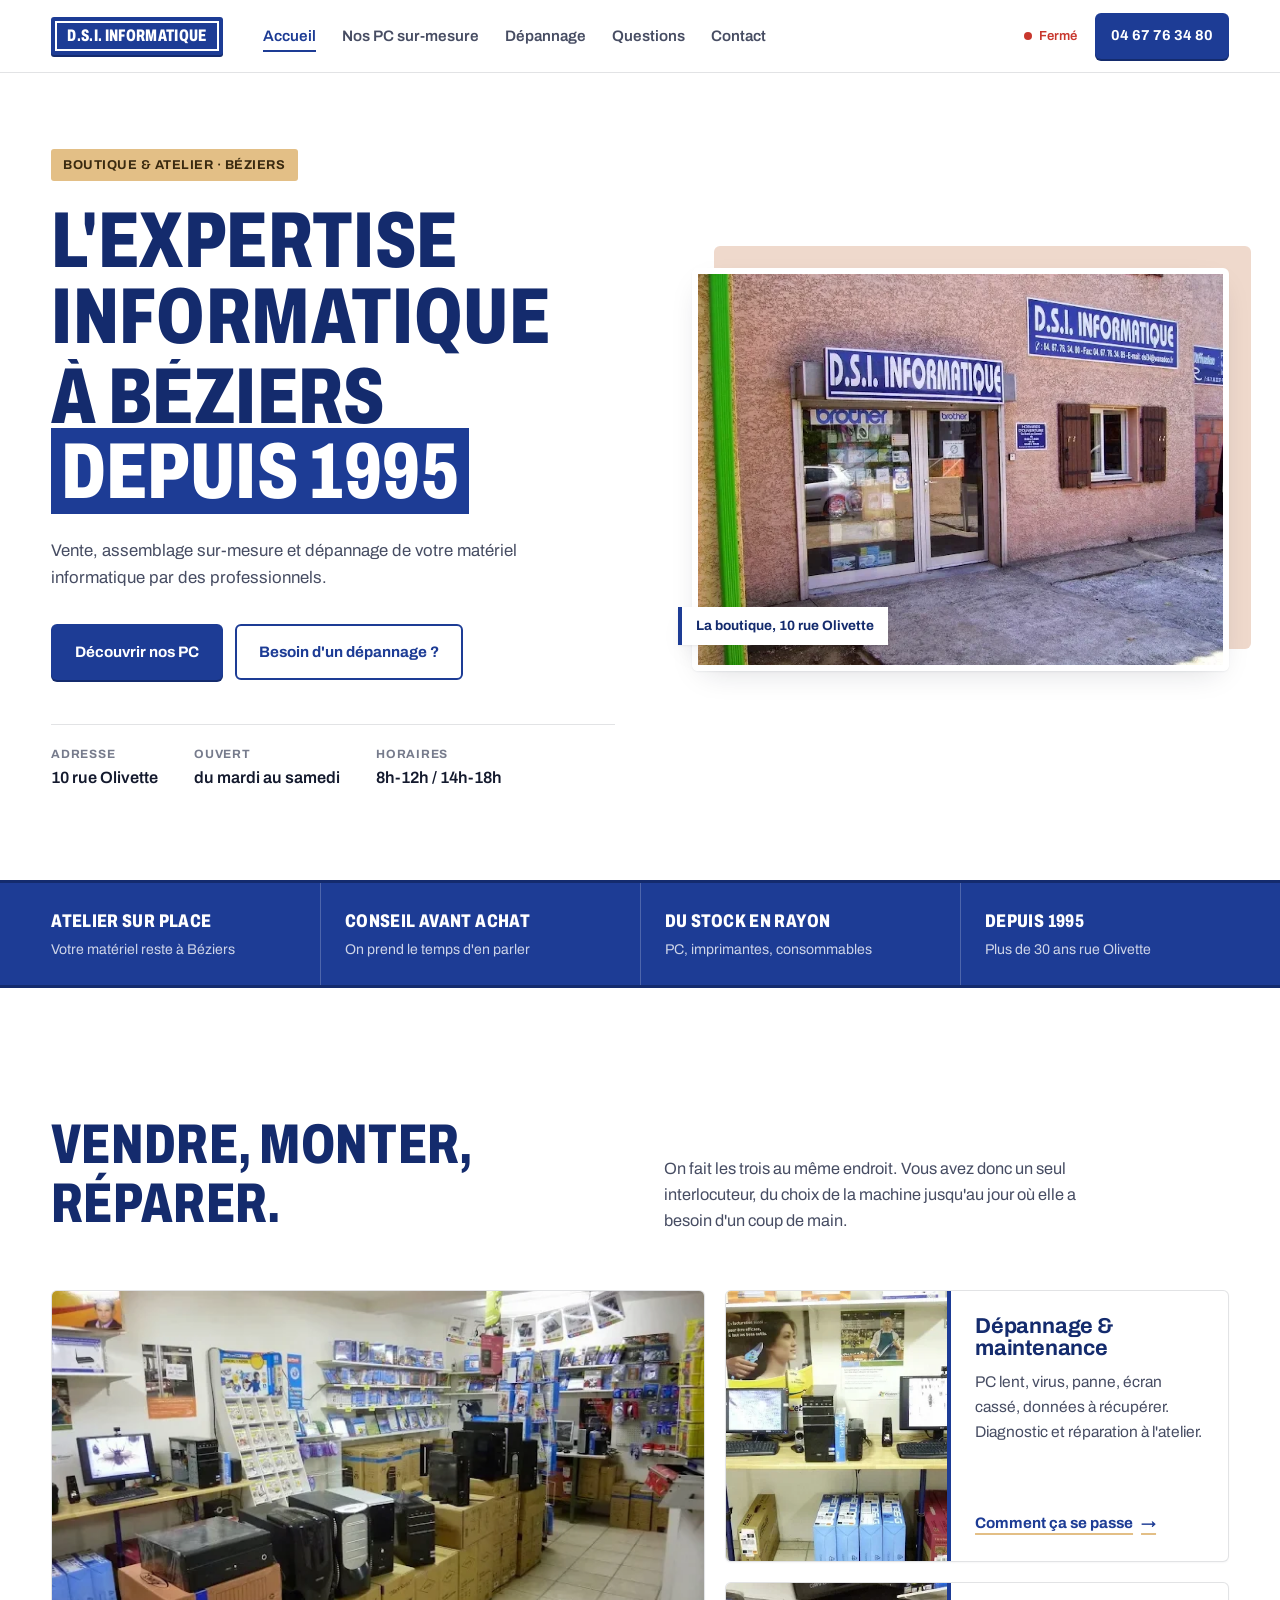
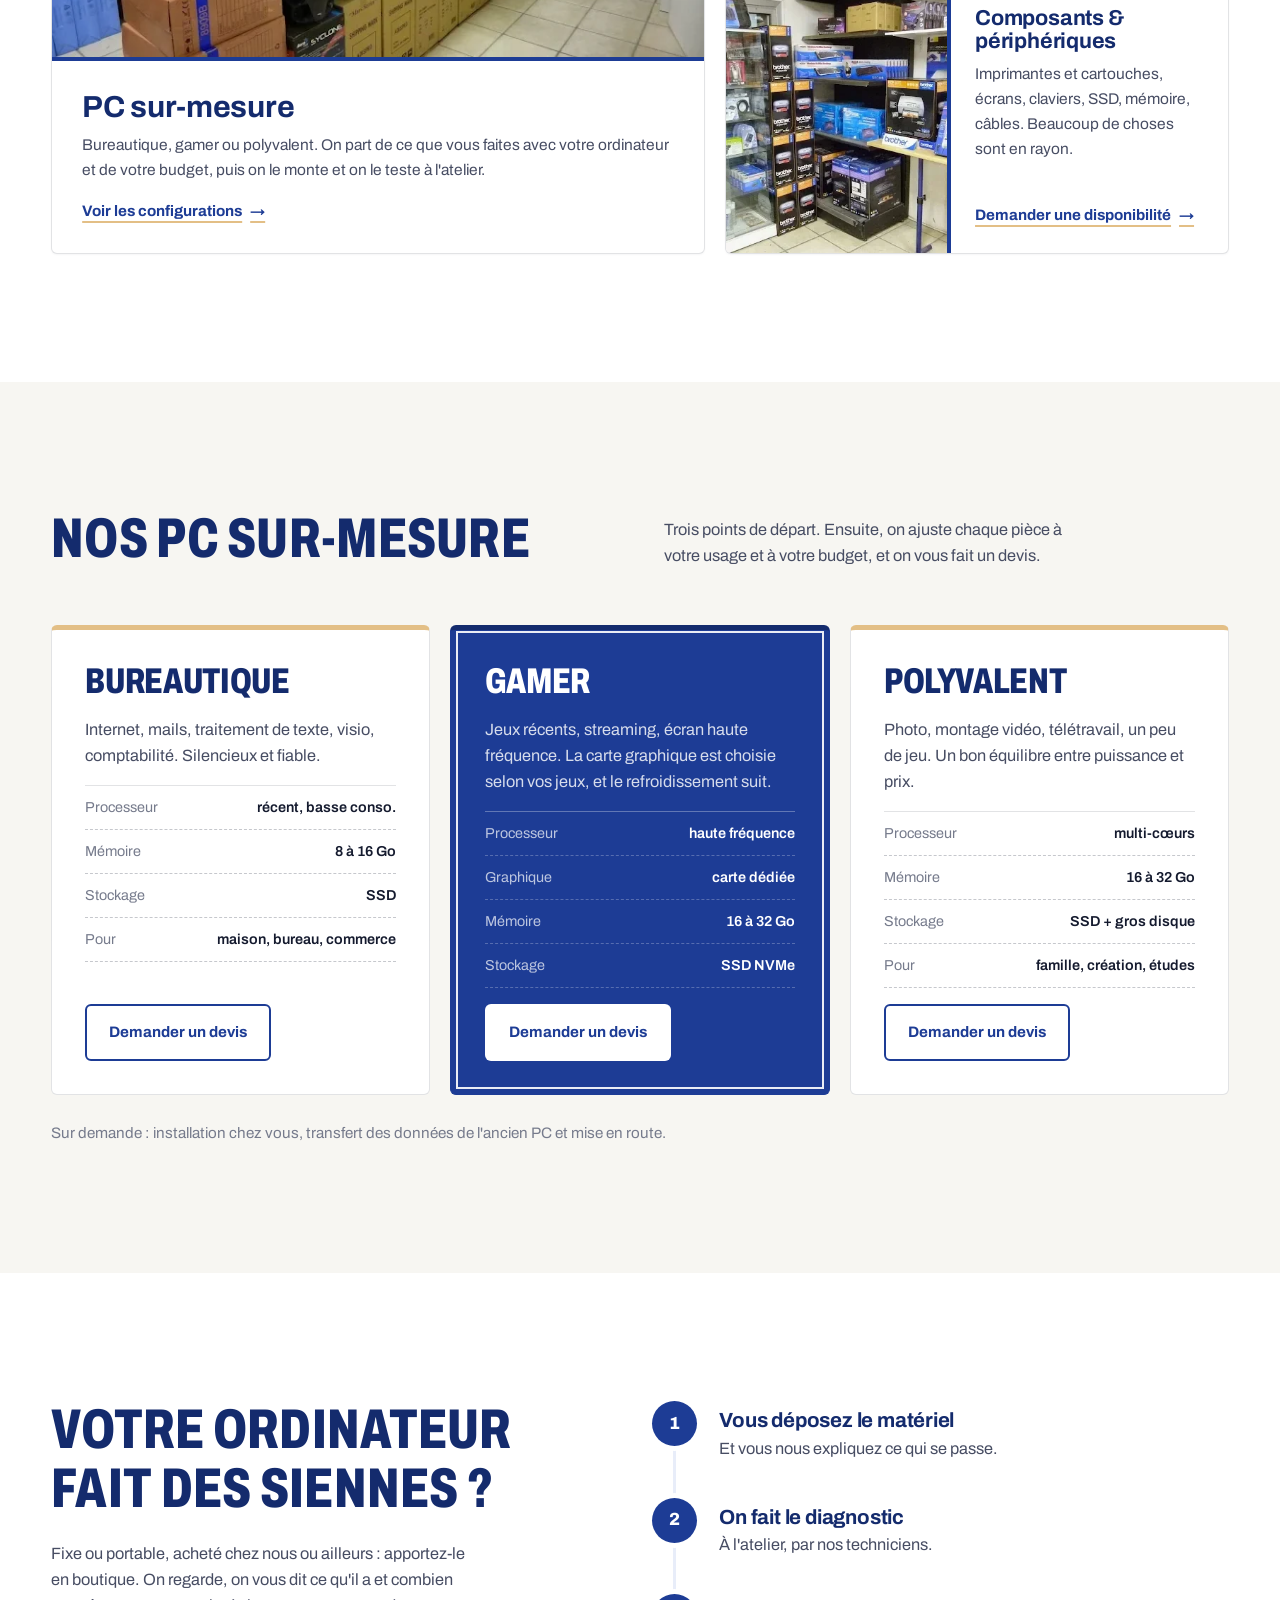
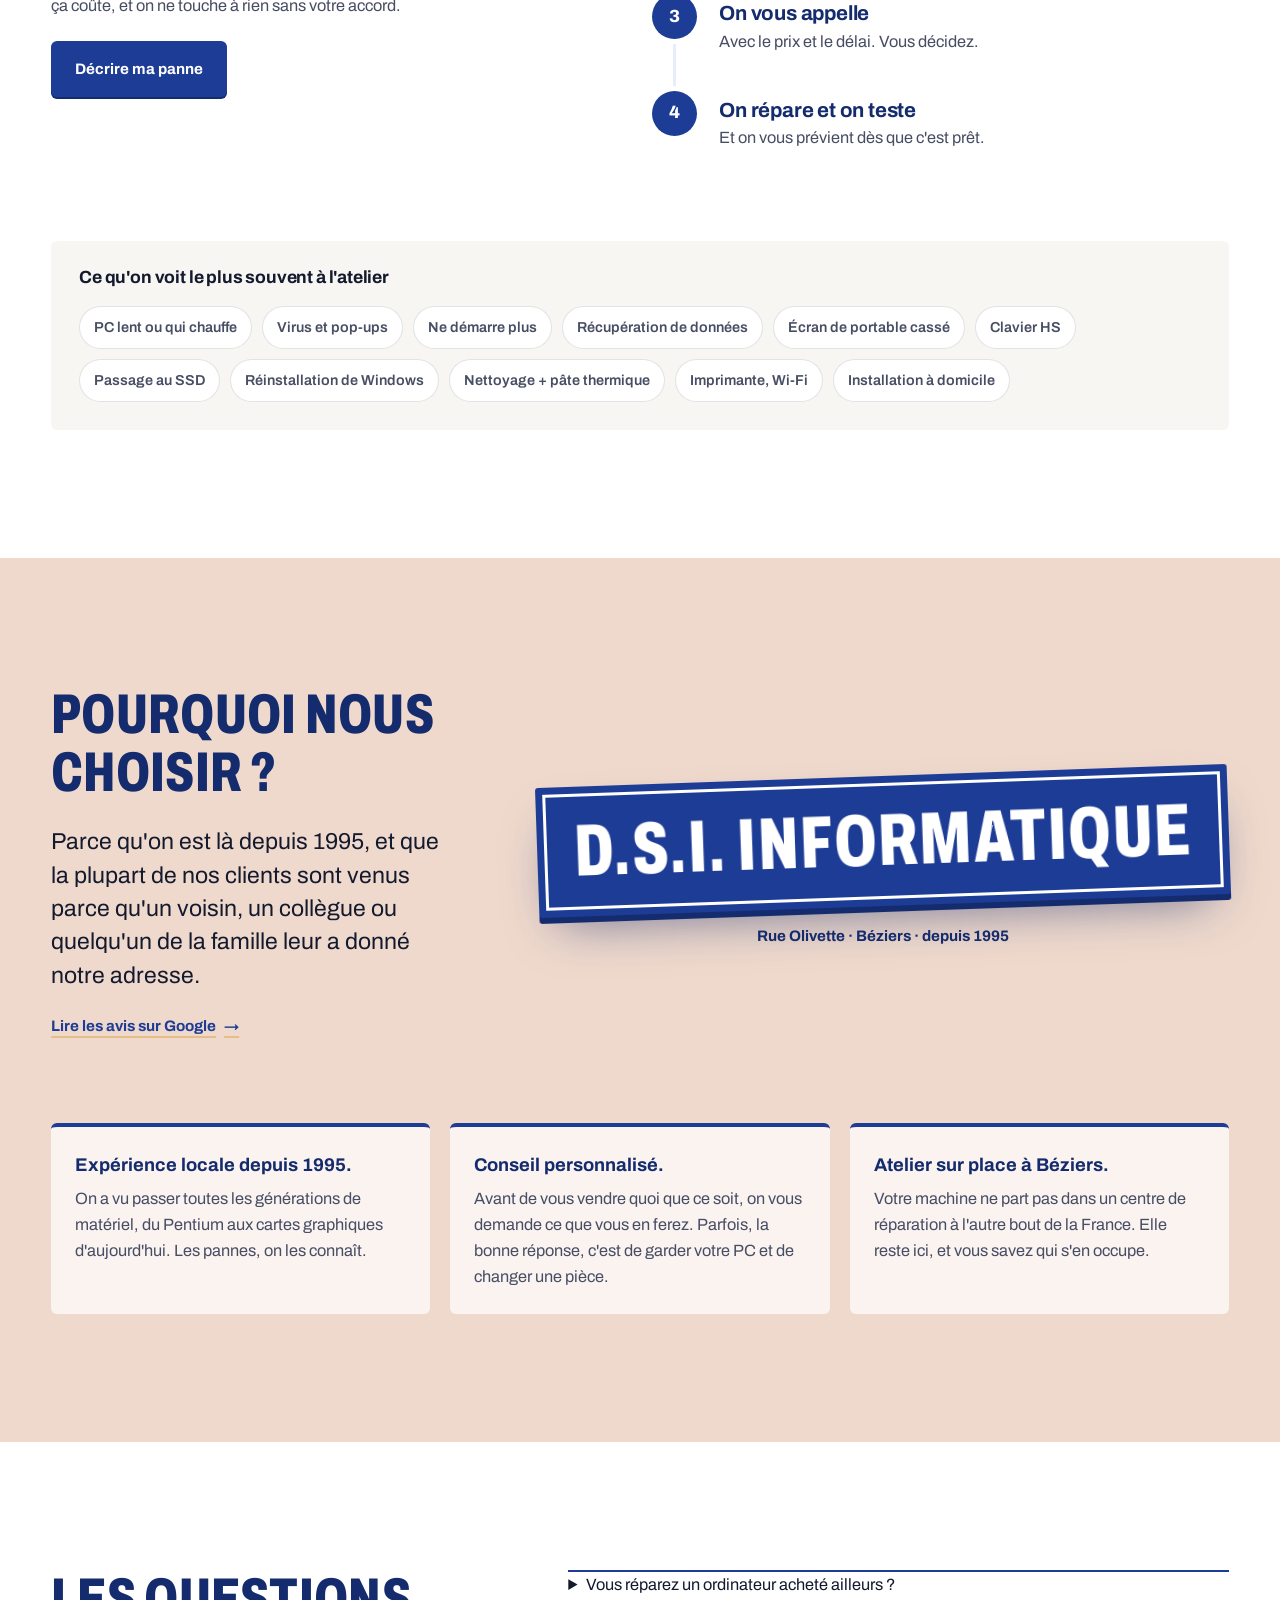
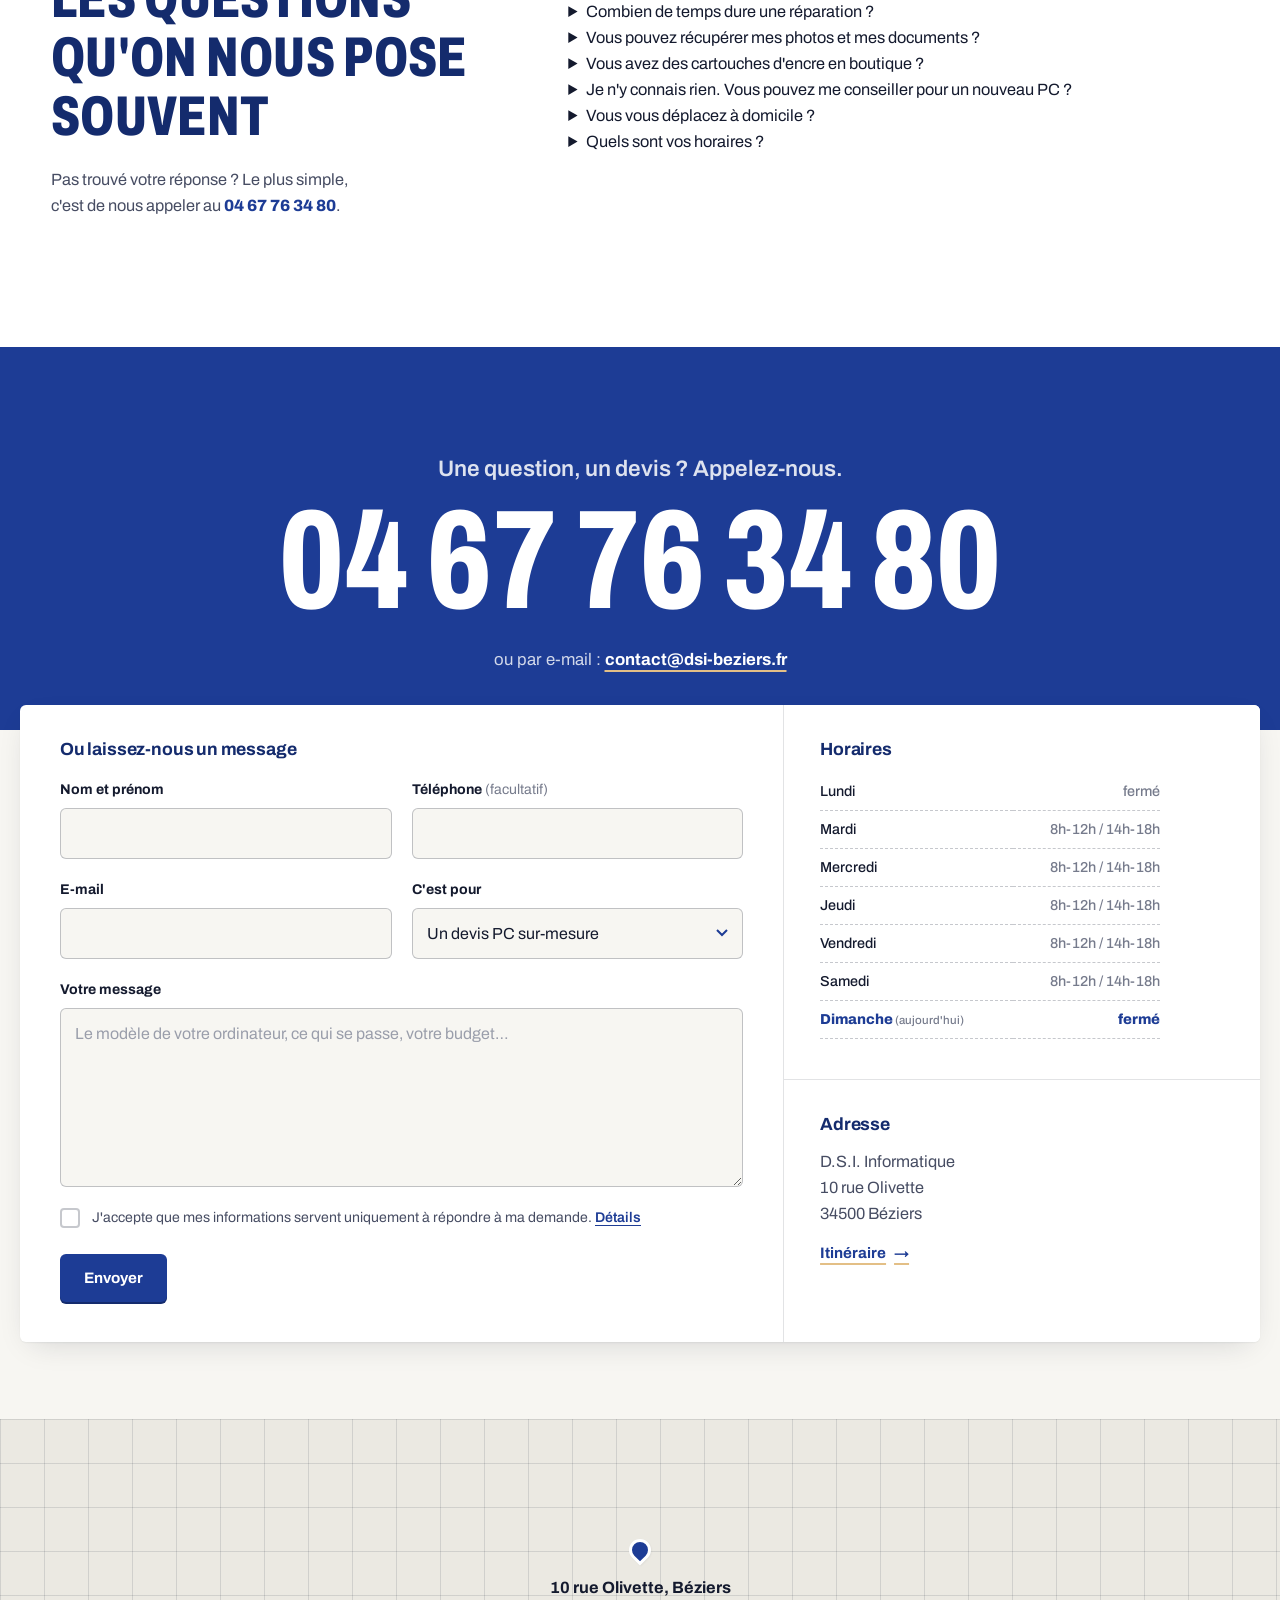
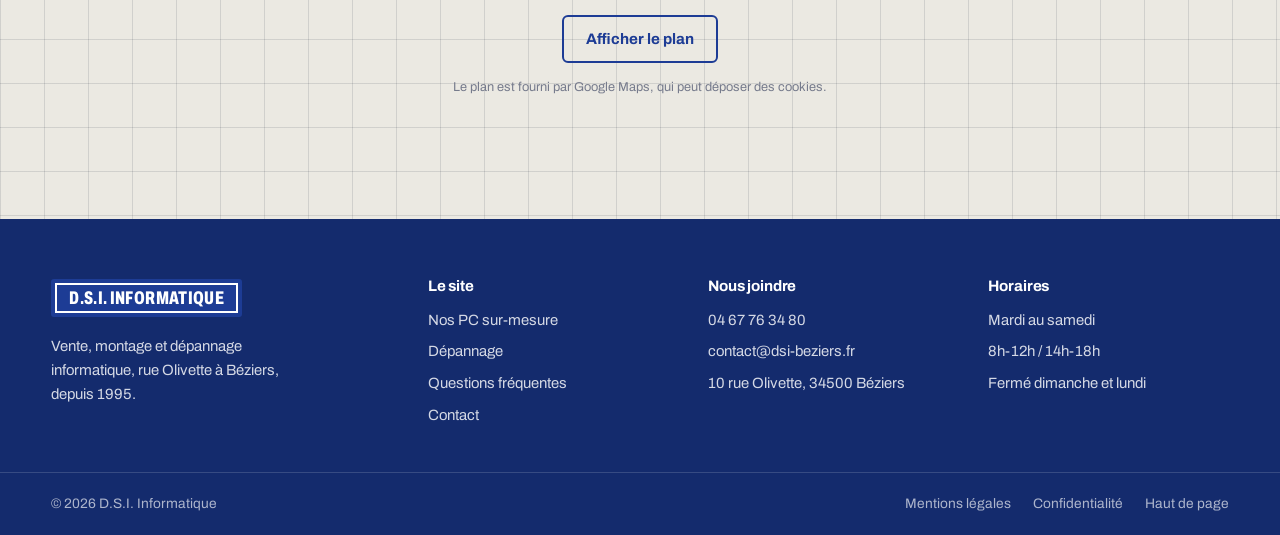
==== commit b80a4027: "Add files via upload" ====
--- a/index.html
+++ b/index.html
@@ -3,31 +3,30 @@
 <head>
   <meta charset="UTF-8">
   <meta name="viewport" content="width=device-width, initial-scale=1.0">
-  <title>D.S.I. Informatique — Vente, PC sur-mesure et dépannage à Béziers depuis 1995</title>
-  <meta name="description" content="D.S.I. Informatique, boutique et atelier au 10 rue Olivette à Béziers depuis 1995 : PC sur-mesure, dépannage, récupération de données, composants et périphériques. 04 67 76 34 80.">
-  <meta name="theme-color" content="#0b0b0c">
+  <title>D.S.I. Informatique, Béziers | Vente, PC sur-mesure et dépannage depuis 1995</title>
+  <meta name="description" content="D.S.I. Informatique, boutique et atelier au 10 rue Olivette à Béziers depuis 1995 : PC sur-mesure, dépannage, récupération de données, imprimantes, composants et périphériques. 04 67 76 34 80.">
+  <meta name="theme-color" content="#1d3c95">
   <link rel="canonical" href="https://www.dsi-beziers.fr/">
 
-  <!-- Partage réseaux sociaux -->
   <meta property="og:type" content="website">
   <meta property="og:locale" content="fr_FR">
-  <meta property="og:title" content="D.S.I. Informatique — L'expertise informatique à Béziers depuis 1995">
-  <meta property="og:description" content="Vente, assemblage sur-mesure et dépannage de votre matériel informatique par des professionnels.">
-  <meta property="og:image" content="https://images.unsplash.com/photo-1587202372634-32705e3bf49c?auto=format&fit=crop&w=1200&h=630&q=80">
-
-  <link rel="icon" href="data:image/svg+xml,%3Csvg xmlns='http://www.w3.org/2000/svg' viewBox='0 0 64 64'%3E%3Crect width='64' height='64' rx='14' fill='%230b0b0c'/%3E%3Ctext x='32' y='41' font-family='Arial' font-weight='800' font-size='22' fill='%23f2f1ee' text-anchor='middle'%3EDSI%3C/text%3E%3C/svg%3E">
+  <meta property="og:title" content="D.S.I. Informatique, l'informatique à Béziers depuis 1995">
+  <meta property="og:description" content="Vente, assemblage sur-mesure et dépannage de votre matériel informatique, 10 rue Olivette à Béziers.">
+  <meta property="og:image" content="https://www.dsi-beziers.fr/images/devanture.webp">
+
+  <link rel="icon" href="data:image/svg+xml,%3Csvg xmlns='http://www.w3.org/2000/svg' viewBox='0 0 64 64'%3E%3Crect width='64' height='64' rx='8' fill='%231d3c95'/%3E%3Crect x='5' y='5' width='54' height='54' rx='4' fill='none' stroke='%23fff' stroke-width='2.5'/%3E%3Ctext x='32' y='40' font-family='Arial Narrow,Arial' font-weight='800' font-size='20' fill='%23fff' text-anchor='middle'%3EDSI%3C/text%3E%3C/svg%3E">
   <link rel="preconnect" href="https://fonts.googleapis.com">
   <link rel="preconnect" href="https://fonts.gstatic.com" crossorigin>
-  <link href="https://fonts.googleapis.com/css2?family=Manrope:wght@400;500;600;700;800&family=Instrument+Serif:ital@1&display=swap" rel="stylesheet">
+  <link href="https://fonts.googleapis.com/css2?family=Archivo:wdth,wght@62..125,400..800&display=swap" rel="stylesheet">
   <link rel="stylesheet" href="style.css">
 
-  <!-- Données structurées pour Google (fiche entreprise locale) -->
   <script type="application/ld+json">
   {
     "@context": "https://schema.org",
     "@type": "ComputerStore",
     "name": "D.S.I. Informatique",
     "url": "https://www.dsi-beziers.fr/",
+    "image": "https://www.dsi-beziers.fr/images/devanture.webp",
     "telephone": "+33467763480",
     "email": "contact@dsi-beziers.fr",
     "foundingDate": "1995",
@@ -51,19 +50,19 @@
   <!-- ===== Header ===== -->
   <header class="header" id="header">
     <nav class="nav" aria-label="Navigation principale">
-      <a href="#accueil" class="logo" aria-label="D.S.I. Informatique, accueil">D.S.I.<span>Informatique</span></a>
+      <a href="#accueil" class="sign sign--sm" aria-label="D.S.I. Informatique, accueil">D.S.I. Informatique</a>
 
       <ul class="nav__links" id="navLinks">
         <li><a href="#accueil">Accueil</a></li>
         <li><a href="#pc-sur-mesure">Nos PC sur-mesure</a></li>
         <li><a href="#depannage">Dépannage</a></li>
-        <li><a href="#faq">FAQ</a></li>
+        <li><a href="#faq">Questions</a></li>
         <li><a href="#contact">Contact</a></li>
       </ul>
 
       <div class="nav__right">
-        <span class="live" id="liveStatus"><i></i><b>—</b></span>
-        <a href="tel:+33467763480" class="nav__phone">04 67 76 34 80</a>
+        <span class="live" id="liveStatus"><i></i><b>…</b></span>
+        <a href="tel:+33467763480" class="btn btn--blue btn--sm nav__phone">04 67 76 34 80</a>
         <button class="burger" id="burger" aria-label="Ouvrir le menu" aria-expanded="false" aria-controls="navLinks"><span></span><span></span></button>
       </div>
     </nav>
@@ -73,268 +72,246 @@
     <!-- ===== Hero ===== -->
     <section class="hero" id="accueil">
       <div class="hero__text">
-        <p class="eyebrow" data-reveal>Boutique &amp; atelier — 10 rue Olivette, Béziers</p>
+        <p class="tag" data-reveal>Boutique &amp; atelier · Béziers</p>
 
         <h1 class="hero__title">
-          <span class="line"><span>L'expertise</span></span>
-          <span class="line"><span>informatique</span></span>
-          <span class="line"><span>à Béziers <em>depuis 1995</em></span></span>
+          <span class="line"><span>L'expertise informatique</span></span>
+          <span class="line"><span>à Béziers <span class="hl">depuis 1995</span></span></span>
         </h1>
 
-        <p class="hero__sub" data-reveal style="--d:.5s">
+        <p class="hero__sub" data-reveal style="--d:.45s">
           Vente, assemblage sur-mesure et dépannage de votre matériel informatique par des professionnels.
         </p>
 
-        <div class="hero__cta" data-reveal style="--d:.65s">
-          <a href="#pc-sur-mesure" class="btn btn--light">Découvrir nos PC</a>
-          <a href="#depannage" class="btn">Besoin d'un dépannage ?</a>
-        </div>
-      </div>
-
-      <svg class="hero__trace" viewBox="0 0 80 700" preserveAspectRatio="none" aria-hidden="true">
-        <path pathLength="1" d="M60 0 V120 L30 150 V300 L55 325 V470 L20 505 V700" />
-        <circle cx="30" cy="150" r="3" /><circle cx="55" cy="325" r="3" /><circle cx="20" cy="505" r="3" />
-      </svg>
-
-      <figure class="hero__media">
-        <img src="https://images.unsplash.com/photo-1587202372634-32705e3bf49c?auto=format&fit=crop&w=1400&q=80"
-             alt="Intérieur d'un PC assemblé : carte mère, watercooling et barrettes de mémoire" fetchpriority="high">
-        <figcaption>Montage atelier — config. gamer</figcaption>
+        <div class="hero__cta" data-reveal style="--d:.6s">
+          <a href="#pc-sur-mesure" class="btn btn--blue">Découvrir nos PC</a>
+          <a href="#depannage" class="btn btn--line">Besoin d'un dépannage ?</a>
+        </div>
+
+        <dl class="hero__facts" data-reveal style="--d:.75s">
+          <div><dt>Adresse</dt><dd>10 rue Olivette</dd></div>
+          <div><dt>Ouvert</dt><dd>du mardi au samedi</dd></div>
+          <div><dt>Horaires</dt><dd>8h-12h / 14h-18h</dd></div>
+        </dl>
+      </div>
+
+      <figure class="hero__photo" data-reveal style="--d:.2s">
+        <img src="images/devanture.webp" width="680" height="510"
+             alt="La devanture de D.S.I. Informatique, rue Olivette à Béziers, avec son enseigne bleue" fetchpriority="high">
+        <figcaption>La boutique, 10 rue Olivette</figcaption>
       </figure>
     </section>
 
-    <!-- ===== Réassurance ===== -->
+    <!-- ===== Bandeau ===== -->
     <ul class="perks">
-      <li data-reveal><strong>Atelier sur place</strong><span>Réparé à Béziers, pas expédié</span></li>
-      <li data-reveal style="--d:.08s"><strong>Conseil personnalisé</strong><span>Avant chaque achat</span></li>
-      <li data-reveal style="--d:.16s"><strong>PC sur-mesure</strong><span>Assemblés et testés chez nous</span></li>
-      <li data-reveal style="--d:.24s"><strong>Depuis 1995</strong><span>Plus de 30 ans d'expérience</span></li>
+      <li data-reveal><strong>Atelier sur place</strong><span>Votre matériel reste à Béziers</span></li>
+      <li data-reveal style="--d:.06s"><strong>Conseil avant achat</strong><span>On prend le temps d'en parler</span></li>
+      <li data-reveal style="--d:.12s"><strong>Du stock en rayon</strong><span>PC, imprimantes, consommables</span></li>
+      <li data-reveal style="--d:.18s"><strong>Depuis 1995</strong><span>Plus de 30 ans rue Olivette</span></li>
     </ul>
-
-    <div class="marquee" aria-hidden="true">
-      <div class="marquee__track">
-        <span>Bureautique</span><span>Gamer</span><span>Polyvalent</span><span>Réparation</span><span>Récupération de données</span><span>Cartes graphiques</span><span>SSD</span><span>Mémoire</span><span>Écrans</span><span>Installation à domicile</span>
-        <span>Bureautique</span><span>Gamer</span><span>Polyvalent</span><span>Réparation</span><span>Récupération de données</span><span>Cartes graphiques</span><span>SSD</span><span>Mémoire</span><span>Écrans</span><span>Installation à domicile</span>
-      </div>
-    </div>
 
     <!-- ===== Services ===== -->
     <section class="section" id="services" aria-labelledby="services-title">
       <div class="section__head">
-        <h2 id="services-title" data-reveal>Ce qu'on fait,<br><em>et qu'on fait bien.</em></h2>
-        <p data-reveal style="--d:.1s">Du conseil avant l'achat jusqu'à la réparation, un seul interlocuteur pour tout votre matériel.</p>
+        <h2 id="services-title" data-reveal>Vendre, monter, réparer.</h2>
+        <p data-reveal style="--d:.1s">On fait les trois au même endroit. Vous avez donc un seul interlocuteur, du choix de la machine jusqu'au jour où elle a besoin d'un coup de main.</p>
       </div>
 
       <div class="services">
-        <article class="service" data-reveal>
+        <article class="service service--big" data-reveal>
           <a href="#pc-sur-mesure" class="service__img" tabindex="-1" aria-hidden="true">
-            <img src="https://images.unsplash.com/photo-1593640408182-31c70c8268f5?auto=format&fit=crop&w=900&q=75" alt="" loading="lazy">
+            <img src="images/boutique-pc.webp" width="680" height="382" alt="" loading="lazy">
           </a>
-          <span class="service__num">01</span>
-          <h3>PC sur-mesure</h3>
-          <p>Bureautique, gamer ou polyvalent : on part de votre usage et de votre budget, puis on assemble et on teste votre machine en atelier.</p>
-          <a href="#pc-sur-mesure" class="link">Voir les configurations</a>
-        </article>
-
-        <article class="service" data-reveal style="--d:.1s">
+          <div class="service__body">
+            <h3>PC sur-mesure</h3>
+            <p>Bureautique, gamer ou polyvalent. On part de ce que vous faites avec votre ordinateur et de votre budget, puis on le monte et on le teste à l'atelier.</p>
+            <a href="#pc-sur-mesure" class="link">Voir les configurations</a>
+          </div>
+        </article>
+
+        <article class="service" data-reveal style="--d:.08s">
           <a href="#depannage" class="service__img" tabindex="-1" aria-hidden="true">
-            <img src="https://images.unsplash.com/photo-1597852074816-d933c7d2b988?auto=format&fit=crop&w=900&q=75" alt="" loading="lazy">
+            <img src="images/boutique-postes.webp" width="680" height="382" alt="" loading="lazy">
           </a>
-          <span class="service__num">02</span>
-          <h3>Dépannage &amp; maintenance</h3>
-          <p>PC lent, virus, panne, écran cassé, données à récupérer : diagnostic et réparation dans notre atelier.</p>
-          <a href="#depannage" class="link">Comment ça se passe</a>
-        </article>
-
-        <article class="service" data-reveal style="--d:.2s">
+          <div class="service__body">
+            <h3>Dépannage &amp; maintenance</h3>
+            <p>PC lent, virus, panne, écran cassé, données à récupérer. Diagnostic et réparation à l'atelier.</p>
+            <a href="#depannage" class="link">Comment ça se passe</a>
+          </div>
+        </article>
+
+        <article class="service" data-reveal style="--d:.16s">
           <a href="#contact" class="service__img" tabindex="-1" aria-hidden="true">
-            <img src="https://images.unsplash.com/photo-1591405351990-4726e331f141?auto=format&fit=crop&w=900&q=75" alt="" loading="lazy">
+            <img src="images/boutique-imprimantes.webp" width="680" height="382" alt="" loading="lazy">
           </a>
-          <span class="service__num">03</span>
-          <h3>Composants &amp; périphériques</h3>
-          <p>Cartes graphiques, SSD, mémoire, écrans, claviers, imprimantes, consommables… et le conseil pour choisir la bonne pièce.</p>
-          <a href="#contact" class="link" data-subject="Composant / périphérique">Vérifier une disponibilité</a>
+          <div class="service__body">
+            <h3>Composants &amp; périphériques</h3>
+            <p>Imprimantes et cartouches, écrans, claviers, SSD, mémoire, câbles. Beaucoup de choses sont en rayon.</p>
+            <a href="#contact" class="link" data-subject="Composant / périphérique">Demander une disponibilité</a>
+          </div>
         </article>
       </div>
     </section>
 
     <!-- ===== PC sur-mesure ===== -->
-    <section class="section pcs" id="pc-sur-mesure" aria-labelledby="pc-title">
+    <section class="section section--wall" id="pc-sur-mesure" aria-labelledby="pc-title">
       <div class="section__head">
-        <h2 id="pc-title" data-reveal>Nos PC<br><em>sur-mesure.</em></h2>
-        <p data-reveal style="--d:.1s">Chaque machine est montée à la main dans notre atelier, testée, puis livrée prête à l'emploi. Trois bases de départ, ajustées ensuite à votre budget.</p>
+        <h2 id="pc-title" data-reveal>Nos PC sur-mesure</h2>
+        <p data-reveal style="--d:.1s">Trois points de départ. Ensuite, on ajuste chaque pièce à votre usage et à votre budget, et on vous fait un devis.</p>
       </div>
 
       <div class="configs">
         <article class="config" data-reveal>
-          <header>
-            <span class="config__tag">Profil 01</span>
-            <h3>Bureautique</h3>
-            <p>Internet, mails, traitement de texte, visio, comptabilité. Silencieux, fiable, économe.</p>
-          </header>
+          <h3>Bureautique</h3>
+          <p>Internet, mails, traitement de texte, visio, comptabilité. Silencieux et fiable.</p>
           <ul class="specs">
-            <li><span>Processeur</span>Récent, basse consommation</li>
+            <li><span>Processeur</span>récent, basse conso.</li>
             <li><span>Mémoire</span>8 à 16 Go</li>
-            <li><span>Stockage</span>SSD rapide</li>
-            <li><span>Idéal pour</span>Maison, bureau, commerce</li>
+            <li><span>Stockage</span>SSD</li>
+            <li><span>Pour</span>maison, bureau, commerce</li>
           </ul>
-          <a href="#contact" class="btn" data-subject="Devis PC sur-mesure" data-message="Bonjour, je souhaite un devis pour un PC bureautique.">Demander un devis</a>
-        </article>
-
-        <article class="config config--featured" data-reveal style="--d:.1s">
-          <header>
-            <span class="config__tag">Profil 02</span>
-            <h3>Gamer</h3>
-            <p>Jeux récents, streaming, écrans haute fréquence. Refroidissement soigné et carte graphique dimensionnée pour vos jeux.</p>
-          </header>
+          <a href="#contact" class="btn btn--line" data-subject="Devis PC sur-mesure" data-message="Bonjour, je souhaite un devis pour un PC bureautique.">Demander un devis</a>
+        </article>
+
+        <article class="config config--blue" data-reveal style="--d:.08s">
+          <h3>Gamer</h3>
+          <p>Jeux récents, streaming, écran haute fréquence. La carte graphique est choisie selon vos jeux, et le refroidissement suit.</p>
           <ul class="specs">
-            <li><span>Processeur</span>Haute fréquence</li>
-            <li><span>Graphique</span>Carte dédiée selon vos jeux</li>
+            <li><span>Processeur</span>haute fréquence</li>
+            <li><span>Graphique</span>carte dédiée</li>
             <li><span>Mémoire</span>16 à 32 Go</li>
             <li><span>Stockage</span>SSD NVMe</li>
           </ul>
-          <a href="#contact" class="btn btn--light" data-subject="Devis PC sur-mesure" data-message="Bonjour, je souhaite un devis pour un PC gamer. Les jeux auxquels je joue : ">Demander un devis</a>
-        </article>
-
-        <article class="config" data-reveal style="--d:.2s">
-          <header>
-            <span class="config__tag">Profil 03</span>
-            <h3>Polyvalent</h3>
-            <p>Photo, montage vidéo, télétravail, un peu de jeu. L'équilibre entre puissance et budget.</p>
-          </header>
+          <a href="#contact" class="btn btn--white" data-subject="Devis PC sur-mesure" data-message="Bonjour, je souhaite un devis pour un PC gamer. Je joue surtout à : ">Demander un devis</a>
+        </article>
+
+        <article class="config" data-reveal style="--d:.16s">
+          <h3>Polyvalent</h3>
+          <p>Photo, montage vidéo, télétravail, un peu de jeu. Un bon équilibre entre puissance et prix.</p>
           <ul class="specs">
-            <li><span>Processeur</span>Multi-cœurs performant</li>
+            <li><span>Processeur</span>multi-cœurs</li>
             <li><span>Mémoire</span>16 à 32 Go</li>
-            <li><span>Stockage</span>SSD + grande capacité</li>
-            <li><span>Idéal pour</span>Famille, création, études</li>
+            <li><span>Stockage</span>SSD + gros disque</li>
+            <li><span>Pour</span>famille, création, études</li>
           </ul>
-          <a href="#contact" class="btn" data-subject="Devis PC sur-mesure" data-message="Bonjour, je souhaite un devis pour un PC polyvalent. Mon usage : ">Demander un devis</a>
-        </article>
-      </div>
-
-      <p class="note" data-reveal>Installation à domicile, transfert de vos données depuis l'ancien PC et mise en route possibles sur demande.</p>
+          <a href="#contact" class="btn btn--line" data-subject="Devis PC sur-mesure" data-message="Bonjour, je souhaite un devis pour un PC polyvalent. Je m'en sers pour : ">Demander un devis</a>
+        </article>
+      </div>
+
+      <p class="note" data-reveal>Sur demande : installation chez vous, transfert des données de l'ancien PC et mise en route.</p>
     </section>
 
     <!-- ===== Dépannage ===== -->
-    <section class="section repair" id="depannage" aria-labelledby="repair-title">
-      <div class="section__head">
-        <h2 id="repair-title" data-reveal>Dépannage<br><em>&amp; maintenance.</em></h2>
-        <p data-reveal style="--d:.1s">PC fixe ou portable, acheté chez nous ou ailleurs : apportez-le en boutique, on s'en occupe dans notre atelier.</p>
-      </div>
-
-      <ol class="steps" id="steps">
-        <li data-reveal><span>01</span><h3>Dépôt</h3><p>Vous apportez votre matériel en boutique et nous expliquez le problème.</p></li>
-        <li data-reveal style="--d:.1s"><span>02</span><h3>Diagnostic</h3><p>Nos techniciens identifient la panne en atelier.</p></li>
-        <li data-reveal style="--d:.2s"><span>03</span><h3>Devis</h3><p>On vous appelle avec le coût et le délai. Rien n'est fait sans votre accord.</p></li>
-        <li data-reveal style="--d:.3s"><span>04</span><h3>Réparation</h3><p>On répare, on teste, et on vous prévient dès que c'est prêt.</p></li>
-      </ol>
-
-      <div class="fixes">
-        <h3 class="fixes__title" data-reveal>Ce qu'on répare le plus souvent</h3>
+    <section class="section" id="depannage" aria-labelledby="repair-title">
+      <div class="repair__grid">
+        <div class="repair__intro">
+          <h2 id="repair-title" data-reveal>Votre ordinateur fait des siennes ?</h2>
+          <p data-reveal style="--d:.1s">Fixe ou portable, acheté chez nous ou ailleurs : apportez-le en boutique. On regarde, on vous dit ce qu'il a et combien ça coûte, et on ne touche à rien sans votre accord.</p>
+          <a href="#contact" class="btn btn--blue" data-subject="Dépannage" data-reveal style="--d:.2s">Décrire ma panne</a>
+        </div>
+
+        <ol class="steps" id="steps">
+          <li data-reveal><span>1</span><div><h3>Vous déposez le matériel</h3><p>Et vous nous expliquez ce qui se passe.</p></div></li>
+          <li data-reveal style="--d:.08s"><span>2</span><div><h3>On fait le diagnostic</h3><p>À l'atelier, par nos techniciens.</p></div></li>
+          <li data-reveal style="--d:.16s"><span>3</span><div><h3>On vous appelle</h3><p>Avec le prix et le délai. Vous décidez.</p></div></li>
+          <li data-reveal style="--d:.24s"><span>4</span><div><h3>On répare et on teste</h3><p>Et on vous prévient dès que c'est prêt.</p></div></li>
+        </ol>
+      </div>
+
+      <div class="fixes" data-reveal>
+        <h3>Ce qu'on voit le plus souvent à l'atelier</h3>
         <ul>
-          <li data-reveal>Ordinateur lent ou qui chauffe</li>
-          <li data-reveal>Virus, logiciels malveillants, pop-ups</li>
-          <li data-reveal>PC qui ne démarre plus</li>
-          <li data-reveal>Récupération de données</li>
-          <li data-reveal>Écran ou clavier de portable cassé</li>
-          <li data-reveal>Remplacement disque dur par un SSD</li>
-          <li data-reveal>Réinstallation et mise à jour de Windows</li>
-          <li data-reveal>Nettoyage et changement de pâte thermique</li>
-          <li data-reveal>Installation de matériel à domicile</li>
-          <li data-reveal>Imprimante, Wi-Fi, périphériques</li>
+          <li>PC lent ou qui chauffe</li>
+          <li>Virus et pop-ups</li>
+          <li>Ne démarre plus</li>
+          <li>Récupération de données</li>
+          <li>Écran de portable cassé</li>
+          <li>Clavier HS</li>
+          <li>Passage au SSD</li>
+          <li>Réinstallation de Windows</li>
+          <li>Nettoyage + pâte thermique</li>
+          <li>Imprimante, Wi-Fi</li>
+          <li>Installation à domicile</li>
         </ul>
-        <a href="#contact" class="btn btn--light" data-subject="Dépannage" data-reveal>Décrire ma panne</a>
       </div>
     </section>
 
     <!-- ===== Pourquoi nous ===== -->
-    <section class="section why" id="pourquoi" aria-labelledby="why-title">
-      <div class="why__media" data-reveal>
-        <img src="https://images.unsplash.com/photo-1555617981-dac3880eac6e?auto=format&fit=crop&w=1000&q=75" alt="Processeur installé sur une carte mère" loading="lazy" data-parallax>
-        <div class="why__badge">
-          <strong><span data-count="1995">1995</span></strong>
-          <span>Notre première année<br>à Béziers</span>
-        </div>
-      </div>
-
-      <div class="why__content">
-        <h2 id="why-title" data-reveal>Pourquoi<br><em>nous choisir ?</em></h2>
-
-        <ol class="reasons">
-          <li data-reveal>
-            <span>01</span>
-            <div>
-              <h3>Expérience locale depuis 1995</h3>
-              <p>Trois décennies à suivre l'évolution du matériel, et des clients du Biterrois qui reviennent depuis des années.</p>
-            </div>
-          </li>
-          <li data-reveal style="--d:.08s">
-            <span>02</span>
-            <div>
-              <h3>Conseil personnalisé</h3>
-              <p>On prend le temps de comprendre ce dont vous avez besoin. Pas de vente forcée, juste la solution adaptée.</p>
-            </div>
-          </li>
-          <li data-reveal style="--d:.16s">
-            <span>03</span>
-            <div>
-              <h3>Atelier sur place à Béziers</h3>
-              <p>Votre matériel reste chez nous, entre les mains de nos techniciens. Vous savez qui s'en occupe.</p>
-            </div>
-          </li>
-        </ol>
+    <section class="section section--facade" id="pourquoi" aria-labelledby="why-title">
+      <div class="why__top">
+        <div class="why__text">
+          <h2 id="why-title" data-reveal>Pourquoi nous choisir ?</h2>
+          <p class="why__lead" data-reveal style="--d:.1s">
+            Parce qu'on est là depuis 1995, et que la plupart de nos clients sont venus parce qu'un voisin, un collègue ou quelqu'un de la famille leur a donné notre adresse.
+          </p>
+          <a class="link" href="https://www.google.com/search?q=D.S.I.+Informatique+10+rue+Olivette+B%C3%A9ziers+avis" target="_blank" rel="noopener" data-reveal style="--d:.2s">Lire les avis sur Google</a>
+        </div>
+
+        <div class="why__plaque" data-reveal style="--d:.1s" aria-hidden="true">
+          <span class="sign sign--xl">D.S.I. Informatique</span>
+          <span class="why__plaque-sub">Rue Olivette · Béziers · depuis 1995</span>
+        </div>
+      </div>
+
+      <div class="reasons">
+        <p data-reveal><strong>Expérience locale depuis 1995.</strong> On a vu passer toutes les générations de matériel, du Pentium aux cartes graphiques d'aujourd'hui. Les pannes, on les connaît.</p>
+        <p data-reveal style="--d:.08s"><strong>Conseil personnalisé.</strong> Avant de vous vendre quoi que ce soit, on vous demande ce que vous en ferez. Parfois, la bonne réponse, c'est de garder votre PC et de changer une pièce.</p>
+        <p data-reveal style="--d:.16s"><strong>Atelier sur place à Béziers.</strong> Votre machine ne part pas dans un centre de réparation à l'autre bout de la France. Elle reste ici, et vous savez qui s'en occupe.</p>
       </div>
     </section>
 
     <!-- ===== FAQ ===== -->
-    <section class="section faq" id="faq" aria-labelledby="faq-title">
-      <div class="section__head">
-        <h2 id="faq-title" data-reveal>Questions<br><em>fréquentes.</em></h2>
-        <p data-reveal style="--d:.1s">Vous ne trouvez pas votre réponse ? Appelez-nous au <a href="tel:+33467763480">04 67 76 34 80</a>.</p>
-      </div>
-
-      <div class="faq__list">
-        <details data-reveal>
-          <summary>Réparez-vous un ordinateur acheté ailleurs ?</summary>
-          <div><p>Oui. PC fixe ou portable, quelle que soit la marque ou l'endroit où il a été acheté, nous le diagnostiquons et le réparons dans notre atelier.</p></div>
-        </details>
-        <details data-reveal>
-          <summary>Combien de temps dure une réparation ?</summary>
-          <div><p>Cela dépend de la panne et de la disponibilité des pièces. Après le diagnostic, on vous communique un délai précis en même temps que le devis.</p></div>
-        </details>
-        <details data-reveal>
-          <summary>Pouvez-vous récupérer mes photos et documents ?</summary>
-          <div><p>Oui, nous réalisons la récupération de données sur disques durs et SSD, y compris lorsque l'ordinateur ne démarre plus. Évitez de rallumer un disque qui fait du bruit : apportez-le nous directement.</p></div>
-        </details>
-        <details data-reveal>
-          <summary>Je n'y connais rien, pouvez-vous me conseiller pour un nouveau PC ?</summary>
-          <div><p>C'est notre métier. Dites-nous ce que vous faites avec votre ordinateur et votre budget, on vous propose la configuration adaptée, sans superflu.</p></div>
-        </details>
-        <details data-reveal>
-          <summary>Intervenez-vous à domicile ?</summary>
-          <div><p>Oui, pour l'installation de votre nouveau matériel. Contactez-nous pour convenir d'un créneau.</p></div>
-        </details>
-        <details data-reveal>
-          <summary>Quels sont vos horaires ?</summary>
-          <div><p>Du mardi au samedi, de 8h à 12h et de 14h à 18h. Fermé le dimanche et le lundi.</p></div>
-        </details>
+    <section class="section" id="faq" aria-labelledby="faq-title">
+      <div class="faq__grid">
+        <div>
+          <h2 id="faq-title" data-reveal>Les questions qu'on nous pose souvent</h2>
+          <p class="faq__aside" data-reveal style="--d:.1s">Pas trouvé votre réponse ? Le plus simple, c'est de nous appeler au <a href="tel:+33467763480">04 67 76 34 80</a>.</p>
+        </div>
+
+        <div class="faq__list">
+          <details data-reveal>
+            <summary>Vous réparez un ordinateur acheté ailleurs ?</summary>
+            <div><p>Oui. Fixe ou portable, peu importe la marque ou le magasin d'origine.</p></div>
+          </details>
+          <details data-reveal>
+            <summary>Combien de temps dure une réparation ?</summary>
+            <div><p>Ça dépend de la panne et des pièces à commander. On vous donne un délai précis après le diagnostic, en même temps que le prix.</p></div>
+          </details>
+          <details data-reveal>
+            <summary>Vous pouvez récupérer mes photos et mes documents ?</summary>
+            <div><p>Oui, sur disque dur ou SSD, même quand l'ordinateur ne démarre plus. Si le disque fait un bruit inhabituel, ne le rallumez plus et apportez-le tel quel.</p></div>
+          </details>
+          <details data-reveal>
+            <summary>Vous avez des cartouches d'encre en boutique ?</summary>
+            <div><p>Oui, on a des imprimantes et des consommables en rayon. Pour un modèle précis, appelez-nous avant de passer pour vérifier qu'on l'a.</p></div>
+          </details>
+          <details data-reveal>
+            <summary>Je n'y connais rien. Vous pouvez me conseiller pour un nouveau PC ?</summary>
+            <div><p>Bien sûr. Dites-nous à quoi il va servir et combien vous voulez mettre, on s'occupe du reste.</p></div>
+          </details>
+          <details data-reveal>
+            <summary>Vous vous déplacez à domicile ?</summary>
+            <div><p>Oui, pour installer votre nouveau matériel. Appelez-nous pour fixer un créneau.</p></div>
+          </details>
+          <details data-reveal>
+            <summary>Quels sont vos horaires ?</summary>
+            <div><p>Du mardi au samedi, de 8h à 12h et de 14h à 18h. Fermé le dimanche et le lundi.</p></div>
+          </details>
+        </div>
       </div>
     </section>
 
     <!-- ===== Contact ===== -->
     <section class="contact" id="contact" aria-labelledby="contact-title">
       <div class="contact__big">
-        <p class="eyebrow" data-reveal>Une question, un devis ?</p>
-        <h2 id="contact-title" data-reveal>
-          <a href="tel:+33467763480" class="phone-xl">04 67 76 34 80</a>
-        </h2>
-        <a href="mailto:contact@dsi-beziers.fr" class="mail-xl" data-reveal style="--d:.1s">contact@dsi-beziers.fr</a>
+        <h2 id="contact-title" class="contact__label" data-reveal>Une question, un devis ? Appelez-nous.</h2>
+        <a href="tel:+33467763480" class="phone-xl" data-reveal>04 67 76 34 80</a>
+        <p class="contact__mail" data-reveal style="--d:.1s">ou par e-mail : <a href="mailto:contact@dsi-beziers.fr">contact@dsi-beziers.fr</a></p>
       </div>
 
       <div class="contact__layout">
-        <!-- Formulaire -->
         <form class="form" id="contactForm" novalidate data-reveal>
-          <h3>Écrivez-nous</h3>
+          <h3>Ou laissez-nous un message</h3>
           <div class="form__row">
             <div class="field">
               <label for="f-name">Nom et prénom</label>
@@ -353,52 +330,51 @@
               <small class="field__error">Indiquez une adresse e-mail valide.</small>
             </div>
             <div class="field">
-              <label for="f-subject">Objet</label>
+              <label for="f-subject">C'est pour</label>
               <select id="f-subject" name="subject" required>
-                <option value="Devis PC sur-mesure">Devis PC sur-mesure</option>
-                <option value="Dépannage">Dépannage / réparation</option>
-                <option value="Récupération de données">Récupération de données</option>
-                <option value="Composant / périphérique">Composant / périphérique</option>
-                <option value="Installation à domicile">Installation à domicile</option>
-                <option value="Autre demande">Autre demande</option>
+                <option value="Devis PC sur-mesure">Un devis PC sur-mesure</option>
+                <option value="Dépannage">Un dépannage / une réparation</option>
+                <option value="Récupération de données">Une récupération de données</option>
+                <option value="Composant / périphérique">Un composant / périphérique</option>
+                <option value="Installation à domicile">Une installation à domicile</option>
+                <option value="Autre demande">Autre chose</option>
               </select>
             </div>
           </div>
           <div class="field">
             <label for="f-message">Votre message</label>
-            <textarea id="f-message" name="message" rows="6" required placeholder="Décrivez votre besoin ou votre panne : modèle, symptômes, budget…"></textarea>
+            <textarea id="f-message" name="message" rows="6" required placeholder="Le modèle de votre ordinateur, ce qui se passe, votre budget…"></textarea>
             <small class="field__error">Écrivez votre message.</small>
           </div>
           <label class="check">
             <input type="checkbox" name="consent" required>
-            <span>J'accepte que mes informations soient utilisées pour répondre à ma demande. <a href="mentions-legales.html#confidentialite">En savoir plus</a></span>
+            <span>J'accepte que mes informations servent uniquement à répondre à ma demande. <a href="mentions-legales.html#confidentialite">Détails</a></span>
           </label>
           <small class="field__error field__error--consent">Merci de cocher cette case.</small>
 
           <div class="form__foot">
-            <button type="submit" class="btn btn--light">Envoyer le message</button>
+            <button type="submit" class="btn btn--blue">Envoyer</button>
             <p class="form__status" id="formStatus" role="status" aria-live="polite"></p>
           </div>
         </form>
 
-        <!-- Infos -->
         <aside class="contact__info">
           <div class="contact__col" data-reveal>
             <h3>Horaires</h3>
             <table class="hours" id="hours">
               <tbody>
-                <tr data-day="1"><th>Lundi</th><td>Fermé</td></tr>
-                <tr data-day="2"><th>Mardi</th><td>8h–12h · 14h–18h</td></tr>
-                <tr data-day="3"><th>Mercredi</th><td>8h–12h · 14h–18h</td></tr>
-                <tr data-day="4"><th>Jeudi</th><td>8h–12h · 14h–18h</td></tr>
-                <tr data-day="5"><th>Vendredi</th><td>8h–12h · 14h–18h</td></tr>
-                <tr data-day="6"><th>Samedi</th><td>8h–12h · 14h–18h</td></tr>
-                <tr data-day="0"><th>Dimanche</th><td>Fermé</td></tr>
+                <tr data-day="1"><th>Lundi</th><td>fermé</td></tr>
+                <tr data-day="2"><th>Mardi</th><td>8h-12h / 14h-18h</td></tr>
+                <tr data-day="3"><th>Mercredi</th><td>8h-12h / 14h-18h</td></tr>
+                <tr data-day="4"><th>Jeudi</th><td>8h-12h / 14h-18h</td></tr>
+                <tr data-day="5"><th>Vendredi</th><td>8h-12h / 14h-18h</td></tr>
+                <tr data-day="6"><th>Samedi</th><td>8h-12h / 14h-18h</td></tr>
+                <tr data-day="0"><th>Dimanche</th><td>fermé</td></tr>
               </tbody>
             </table>
           </div>
 
-          <div class="contact__col" data-reveal style="--d:.1s">
+          <div class="contact__col" data-reveal style="--d:.08s">
             <h3>Adresse</h3>
             <address>
               D.S.I. Informatique<br>
@@ -410,10 +386,12 @@
         </aside>
       </div>
 
-      <div class="map" data-reveal>
-        <iframe title="Plan d'accès : D.S.I. Informatique, 10 rue Olivette, Béziers"
-                src="https://www.google.com/maps?q=10+rue+Olivette,+34500+B%C3%A9ziers&z=16&output=embed"
-                loading="lazy" referrerpolicy="no-referrer-when-downgrade"></iframe>
+      <div class="map" id="map">
+        <div class="map__placeholder">
+          <p><strong>10 rue Olivette, Béziers</strong></p>
+          <button type="button" class="btn btn--line" id="loadMap">Afficher le plan</button>
+          <small>Le plan est fourni par Google Maps, qui peut déposer des cookies.</small>
+        </div>
       </div>
     </section>
   </main>
@@ -422,11 +400,11 @@
   <footer class="footer">
     <div class="footer__cols">
       <div>
-        <a href="#accueil" class="logo">D.S.I.<span>Informatique</span></a>
-        <p class="footer__about">Vente, assemblage sur-mesure et dépannage informatique à Béziers depuis 1995.</p>
+        <a href="#accueil" class="sign">D.S.I. Informatique</a>
+        <p class="footer__about">Vente, montage et dépannage informatique, rue Olivette à Béziers, depuis 1995.</p>
       </div>
       <div>
-        <h3>Navigation</h3>
+        <h3>Le site</h3>
         <ul>
           <li><a href="#pc-sur-mesure">Nos PC sur-mesure</a></li>
           <li><a href="#depannage">Dépannage</a></li>
@@ -435,7 +413,7 @@
         </ul>
       </div>
       <div>
-        <h3>Contact</h3>
+        <h3>Nous joindre</h3>
         <ul>
           <li><a href="tel:+33467763480">04 67 76 34 80</a></li>
           <li><a href="mailto:contact@dsi-beziers.fr">contact@dsi-beziers.fr</a></li>
@@ -445,21 +423,19 @@
       <div>
         <h3>Horaires</h3>
         <ul>
-          <li>Mardi → Samedi</li>
-          <li>8h–12h · 14h–18h</li>
+          <li>Mardi au samedi</li>
+          <li>8h-12h / 14h-18h</li>
           <li>Fermé dimanche et lundi</li>
         </ul>
       </div>
     </div>
 
-    <p class="footer__word" aria-hidden="true">D.S.I.</p>
-
     <div class="footer__bar">
-      <span>© <span id="year"></span> D.S.I. Informatique — Béziers</span>
+      <span>© <span id="year"></span> D.S.I. Informatique</span>
       <nav aria-label="Liens légaux">
         <a href="mentions-legales.html">Mentions légales</a>
         <a href="mentions-legales.html#confidentialite">Confidentialité</a>
-        <a href="#accueil">Haut de page ↑</a>
+        <a href="#accueil">Haut de page</a>
       </nav>
     </div>
   </footer>
--- a/style.css
+++ b/style.css
@@ -1,739 +1,697 @@
-/* =========================================================
-   D.S.I. Informatique — Béziers
-   ========================================================= */
-
-:root {
-  --bg: #0b0b0c;
-  --bg-2: #111113;
-  --line: rgba(255, 255, 255, 0.12);
-  --line-strong: rgba(255, 255, 255, 0.28);
-  --text: #f2f1ee;
-  --muted: #8d8c88;
-  --accent: #4f8cff;
-  --ok: #3ecf8e;
-  --ko: #e5534b;
-
-  --font: "Manrope", system-ui, -apple-system, "Segoe UI", sans-serif;
-  --serif: "Instrument Serif", Georgia, serif;
-
-  --header-h: 66px;
-  --pad: clamp(16px, 4vw, 56px);
-  --ease: cubic-bezier(0.16, 1, 0.3, 1);
-}
-
-*, *::before, *::after { box-sizing: border-box; margin: 0; padding: 0; }
-html { scroll-behavior: smooth; scroll-padding-top: var(--header-h); }
-body {
-  font-family: var(--font);
-  background: var(--bg);
-  color: var(--text);
-  line-height: 1.6;
-  -webkit-font-smoothing: antialiased;
-  overflow-x: hidden;
-}
-img { display: block; max-width: 100%; }
-a { color: inherit; text-decoration: none; }
-ul, ol { list-style: none; }
-h1, h2, h3 { font-weight: 600; letter-spacing: -0.03em; line-height: 1.02; }
-em { font-family: var(--serif); font-style: italic; font-weight: 400; letter-spacing: -0.01em; }
-:focus-visible { outline: 1px solid var(--text); outline-offset: 4px; }
-
-.eyebrow {
-  font-size: 0.74rem;
-  letter-spacing: 0.22em;
-  text-transform: uppercase;
-  color: var(--muted);
-}
-
-/* ---------- Boutons & liens ---------- */
-.btn {
-  display: inline-flex;
-  align-items: center;
-  justify-content: center;
-  padding: 15px 26px;
-  border: 1px solid var(--line-strong);
-  border-radius: 999px;
-  font-weight: 700;
-  font-size: 0.95rem;
-  position: relative;
-  overflow: hidden;
-  isolation: isolate;
-  transition: color .45s var(--ease), border-color .45s var(--ease);
-}
-/* remplissage qui monte au survol */
-.btn::before {
-  content: "";
-  position: absolute;
-  inset: 0;
-  z-index: -1;
-  background: var(--text);
-  transform: translateY(101%);
-  border-radius: inherit;
-  transition: transform .45s var(--ease);
-}
-.btn:hover { color: var(--bg); border-color: var(--text); }
-.btn:hover::before { transform: none; }
-.btn--light { background: var(--text); color: var(--bg); border-color: var(--text); }
-.btn--light::before { background: var(--bg); }
-.btn--light:hover { color: var(--text); border-color: var(--line-strong); }
-
-.link {
-  display: inline-flex;
-  align-items: center;
-  gap: 10px;
-  font-weight: 700;
-  font-size: 0.92rem;
-  padding-bottom: 4px;
-  background: linear-gradient(currentColor, currentColor) 0 100% / 0 1px no-repeat;
-  transition: background-size .45s var(--ease);
-}
-.link::after { content: "→"; transition: transform .45s var(--ease); }
-.link:hover { background-size: 100% 1px; }
-.link:hover::after { transform: translateX(4px); }
-
-/* ---------- Header ---------- */
-.header {
-  position: fixed;
-  inset: 0 0 auto;
-  z-index: 50;
-  background: rgba(11, 11, 12, 0.72);
-  backdrop-filter: blur(14px);
-  -webkit-backdrop-filter: blur(14px);
-  border-bottom: 1px solid var(--line);
-  transition: transform .5s var(--ease);
-}
-.header.hidden { transform: translateY(-100%); }
-.nav {
-  height: var(--header-h);
-  padding: 0 var(--pad);
-  display: flex;
-  align-items: center;
-  gap: 48px;
-}
-.logo { font-weight: 800; font-size: 1.05rem; letter-spacing: 0.02em; }
-.logo span { font-weight: 500; color: var(--muted); margin-left: 6px; letter-spacing: 0; }
-
-.nav__links { display: flex; gap: 30px; }
-.nav__links a {
-  font-size: 0.92rem;
-  font-weight: 600;
-  color: #cfcec9;
-  position: relative;
-  transition: color .3s;
-}
-.nav__links a::after {
-  content: "";
-  position: absolute;
-  left: 0; right: 0; bottom: -6px;
-  height: 1px;
-  background: currentColor;
-  transform: scaleX(0);
-  transform-origin: right;
-  transition: transform .45s var(--ease);
-}
-.nav__links a:hover, .nav__links a.active { color: var(--text); }
-.nav__links a:hover::after, .nav__links a.active::after { transform: scaleX(1); transform-origin: left; }
-
-.nav__right { margin-left: auto; display: flex; align-items: center; gap: 24px; }
-.nav__phone { font-weight: 700; font-size: 0.92rem; }
-.live { display: inline-flex; align-items: center; gap: 8px; font-size: 0.8rem; color: var(--muted); }
-.live i { width: 7px; height: 7px; border-radius: 50%; background: var(--muted); }
-.live.open i { background: var(--ok); box-shadow: 0 0 0 4px rgba(62, 207, 142, .15); }
-.live.closed i { background: var(--ko); }
-.live b { font-weight: 600; }
-
-.burger { display: none; width: 40px; height: 40px; background: none; border: 0; cursor: pointer; position: relative; }
-.burger span { position: absolute; left: 10px; right: 10px; height: 1.5px; background: var(--text); transition: transform .4s var(--ease); }
-.burger span:first-child { top: 16px; }
-.burger span:last-child { top: 23px; }
-.burger[aria-expanded="true"] span:first-child { transform: translateY(3.5px) rotate(45deg); }
-.burger[aria-expanded="true"] span:last-child { transform: translateY(-3.5px) rotate(-45deg); }
-
-/* ---------- Hero ---------- */
-.hero {
-  min-height: 100vh;
-  min-height: 100svh;
-  padding-top: var(--header-h);
-  display: grid;
-  grid-template-columns: 1fr 80px 1.05fr;
-  border-bottom: 1px solid var(--line);
-}
-.hero__text {
-  padding: clamp(40px, 7vw, 96px) 0 clamp(40px, 6vw, 80px) var(--pad);
-  display: flex;
-  flex-direction: column;
-  justify-content: center;
-}
-.hero__title {
-  font-size: clamp(2.7rem, 6.4vw, 6.2rem);
-  margin: 28px 0 30px;
-}
-.hero__title .line { display: block; overflow: hidden; padding-bottom: 0.08em; }
-.hero__title .line > span {
-  display: inline-block;
-  transform: translateY(110%);
-  transition: transform 1.1s var(--ease);
-}
-.hero__title .line:nth-child(2) > span { transition-delay: .08s; }
-.hero__title .line:nth-child(3) > span { transition-delay: .16s; }
-.loaded .hero__title .line > span { transform: none; }
-.hero__title em { color: #c9c7c1; }
-.hero__sub { font-size: clamp(1.02rem, 1.3vw, 1.2rem); color: #bdbbb5; max-width: 470px; }
-.hero__cta { display: flex; flex-wrap: wrap; gap: 12px; margin-top: 38px; }
-
-.hero__trace { width: 100%; height: 100%; overflow: visible; }
-.hero__trace path {
-  fill: none;
-  stroke: var(--line-strong);
-  stroke-width: 1;
-  vector-effect: non-scaling-stroke;
-  stroke-dasharray: 1;
-  stroke-dashoffset: 1;
-  transition: stroke-dashoffset 2.2s var(--ease) .3s;
-}
-.hero__trace circle { fill: var(--bg); stroke: var(--line-strong); vector-effect: non-scaling-stroke; opacity: 0; transition: opacity .6s 1.6s; }
-.loaded .hero__trace path { stroke-dashoffset: 0; }
-.loaded .hero__trace circle { opacity: 1; }
-
-.hero__media { position: relative; overflow: hidden; background: var(--bg-2); }
-.hero__media img {
-  width: 100%;
-  height: 100%;
-  object-fit: cover;
-  filter: grayscale(1) contrast(1.08) brightness(.85);
-  transform: scale(1.12);
-  transition: transform 1.8s var(--ease), filter 1.2s var(--ease);
-}
-.loaded .hero__media img { transform: scale(1.02); }
-.hero__media:hover img { filter: grayscale(0) contrast(1.02) brightness(.95); }
-.hero__media figcaption {
-  position: absolute;
-  left: 20px; bottom: 18px;
-  font-size: 0.72rem;
-  letter-spacing: 0.18em;
-  text-transform: uppercase;
-  color: rgba(255,255,255,.75);
-  mix-blend-mode: difference;
-}
-
-/* ---------- Réassurance ---------- */
-.perks {
-  display: grid;
-  grid-template-columns: repeat(4, 1fr);
-  border-bottom: 1px solid var(--line);
-}
-.perks li {
-  padding: 26px var(--pad) 26px 24px;
-  border-left: 1px solid var(--line);
-  display: flex;
-  flex-direction: column;
-  gap: 2px;
-}
-.perks li:first-child { border-left: 0; padding-left: var(--pad); }
-.perks strong { font-size: 0.95rem; font-weight: 700; }
-.perks span { font-size: 0.85rem; color: var(--muted); }
-
-/* ---------- Marquee ---------- */
-.marquee {
-  border-bottom: 1px solid var(--line);
-  overflow: hidden;
-  padding: 22px 0;
-  mask-image: linear-gradient(90deg, transparent, #000 8%, #000 92%, transparent);
-}
-.marquee__track { display: flex; width: max-content; animation: marquee 40s linear infinite; }
-.marquee:hover .marquee__track { animation-play-state: paused; }
-.marquee span {
-  font-size: clamp(1.4rem, 2.6vw, 2.2rem);
-  font-weight: 600;
-  letter-spacing: -0.02em;
-  color: #57565300;
-  -webkit-text-stroke: 1px #5b5a56;
-  padding: 0 28px;
-  display: flex;
-  align-items: center;
-  gap: 56px;
-  transition: color .3s;
-}
-.marquee span::after { content: "•"; -webkit-text-stroke: 0; color: #4a4946; font-size: .6em; }
-.marquee span:hover { color: var(--text); -webkit-text-stroke-color: var(--text); }
-@keyframes marquee { to { transform: translateX(-50%); } }
-
-/* ---------- Sections ---------- */
-.section { padding: clamp(80px, 11vw, 150px) var(--pad); }
-.section__head {
-  display: grid;
-  grid-template-columns: 1.2fr 1fr;
-  gap: 40px;
-  align-items: end;
-  margin-bottom: clamp(48px, 6vw, 80px);
-}
-.section__head h2, .why h2 { font-size: clamp(2.3rem, 5vw, 4.4rem); }
-.section__head h2 em, .why h2 em { color: #c9c7c1; }
-.section__head p { color: var(--muted); max-width: 400px; font-size: 1.05rem; justify-self: end; }
-
-/* ---------- Services ---------- */
-.services { display: grid; grid-template-columns: repeat(3, 1fr); gap: clamp(20px, 2.4vw, 36px); }
-.service { display: flex; flex-direction: column; gap: 12px; }
-.service__img { aspect-ratio: 4 / 5; overflow: hidden; background: var(--bg-2); margin-bottom: 12px; }
-.service__img img {
-  width: 100%;
-  height: 100%;
-  object-fit: cover;
-  filter: grayscale(1) brightness(.85);
-  transition: transform 1.2s var(--ease), filter .8s var(--ease);
-}
-.service:hover .service__img img { transform: scale(1.06); filter: grayscale(0) brightness(.95); }
-.service__num { font-size: 0.8rem; color: var(--muted); font-variant-numeric: tabular-nums; }
-.service h3 { font-size: 1.6rem; }
-.service p { color: var(--muted); max-width: 40ch; }
-.service .link { margin-top: 8px; align-self: flex-start; }
-
-/* ---------- Pourquoi nous ---------- */
-.why {
-  display: grid;
-  grid-template-columns: 1fr 1.1fr;
-  gap: clamp(40px, 7vw, 110px);
-  align-items: center;
-  border-top: 1px solid var(--line);
-}
-.why__media { position: relative; aspect-ratio: 4 / 5; overflow: hidden; background: var(--bg-2); }
-.why__media img {
-  width: 100%;
-  height: 120%;
-  object-fit: cover;
-  filter: grayscale(1) contrast(1.1) brightness(.8);
-  will-change: transform;
-}
-.why__badge {
-  position: absolute;
-  left: 0; bottom: 0;
-  padding: 22px 26px;
-  background: var(--bg);
-  display: flex;
-  align-items: center;
-  gap: 18px;
-}
-.why__badge strong { font-size: clamp(2.2rem, 3.6vw, 3.2rem); font-weight: 700; letter-spacing: -0.04em; font-variant-numeric: tabular-nums; }
-.why__badge > span { font-size: 0.82rem; color: var(--muted); line-height: 1.4; }
-
-.reasons { margin-top: 48px; border-top: 1px solid var(--line); }
-.reasons li {
-  display: grid;
-  grid-template-columns: 56px 1fr;
-  gap: 16px;
-  padding: 28px 0;
-  border-bottom: 1px solid var(--line);
-  position: relative;
-}
-.reasons li::before {
-  content: "";
-  position: absolute;
-  left: 0; bottom: -1px;
-  height: 1px;
-  width: 100%;
-  background: var(--text);
-  transform: scaleX(0);
-  transform-origin: left;
-  transition: transform .7s var(--ease);
-}
-.reasons li:hover::before { transform: scaleX(1); }
-.reasons li > span { font-size: 0.8rem; color: var(--muted); padding-top: 6px; }
-.reasons h3 { font-size: 1.35rem; margin-bottom: 8px; transition: transform .5s var(--ease); }
-.reasons li:hover h3 { transform: translateX(6px); }
-.reasons p { color: var(--muted); max-width: 52ch; }
-
-/* ---------- Contact ---------- */
-.contact { border-top: 1px solid var(--line); }
-.contact__big {
-  padding: clamp(70px, 9vw, 120px) var(--pad) clamp(40px, 5vw, 60px);
-  border-bottom: 1px solid var(--line);
-}
-.phone-xl {
-  display: inline-block;
-  margin-top: 18px;
-  font-size: clamp(2.6rem, 10vw, 9rem);
-  font-weight: 700;
-  letter-spacing: -0.05em;
-  line-height: 1;
-  white-space: nowrap;
-  transition: color .4s;
-}
-.phone-xl:hover { color: var(--accent); }
-
-.mail-xl {
-  display: inline-block;
-  margin-top: 14px;
-  font-family: var(--serif);
-  font-style: italic;
-  font-size: clamp(1.6rem, 4vw, 3.2rem);
-  color: #c9c7c1;
-  background: linear-gradient(currentColor, currentColor) 0 100% / 0 1px no-repeat;
-  transition: background-size .6s var(--ease), color .4s;
-}
-.mail-xl:hover { color: var(--text); background-size: 100% 1px; }
-
-.contact__layout { display: grid; grid-template-columns: 1.6fr 1fr; border-bottom: 1px solid var(--line); }
-.contact__info { border-left: 1px solid var(--line); }
-.contact__col {
-  padding: 40px var(--pad) 44px 40px;
-  display: flex;
-  flex-direction: column;
-  gap: 16px;
-  align-items: flex-start;
-}
-.contact__col + .contact__col { border-top: 1px solid var(--line); }
-.contact__col h3 { font-size: 0.74rem; letter-spacing: 0.22em; text-transform: uppercase; color: var(--muted); font-weight: 600; }
-.contact__col p, .contact__col address { font-style: normal; color: #bdbbb5; max-width: 34ch; }
-
-.hours { width: 100%; max-width: 340px; border-collapse: collapse; font-size: 0.92rem; }
-.hours th, .hours td { padding: 7px 0; border-bottom: 1px solid var(--line); text-align: left; font-weight: 500; }
-.hours td { text-align: right; color: #bdbbb5; font-variant-numeric: tabular-nums; }
-.hours tr.today th, .hours tr.today td { color: var(--text); font-weight: 700; }
-.hours tr.today th::after { content: " · aujourd'hui"; font-weight: 500; color: var(--muted); font-size: .8em; }
-
-/* ---------- Footer ---------- */
-.footer { border-top: 1px solid var(--line); overflow: hidden; }
-.footer__word {
-  font-size: clamp(5rem, 25vw, 24rem);
-  font-weight: 800;
-  letter-spacing: -0.06em;
-  line-height: 0.8;
-  text-align: center;
-  padding-top: 40px;
-  color: transparent;
-  -webkit-text-stroke: 1px #2c2c2b;
-  user-select: none;
-}
-.footer__bar {
-  display: flex;
-  flex-wrap: wrap;
-  justify-content: space-between;
-  gap: 12px 24px;
-  padding: 22px var(--pad);
-  border-top: 1px solid var(--line);
-  font-size: 0.85rem;
-  color: var(--muted);
-}
-.footer__bar nav { display: flex; gap: 24px; }
-.footer__bar a:hover { color: var(--text); }
-
-.footer__cols {
-  display: grid;
-  grid-template-columns: 1.4fr repeat(3, 1fr);
-  gap: 40px;
-  padding: 64px var(--pad) 24px;
-}
-.footer__cols h3 { font-size: 0.74rem; letter-spacing: 0.22em; text-transform: uppercase; color: var(--muted); font-weight: 600; margin-bottom: 16px; }
-.footer__cols ul { display: grid; gap: 8px; font-size: 0.92rem; color: #bdbbb5; }
-.footer__cols a { transition: color .3s; }
-.footer__cols a:hover { color: var(--text); }
-.footer__about { margin-top: 14px; color: var(--muted); font-size: 0.92rem; max-width: 30ch; }
-
-/* ---------- Lien d'évitement ---------- */
-.skip {
-  position: fixed;
-  top: 10px; left: 10px;
-  z-index: 100;
-  padding: 10px 16px;
-  background: var(--text);
-  color: var(--bg);
-  font-weight: 700;
-  transform: translateY(-200%);
-}
-.skip:focus { transform: none; }
-
-.note { margin-top: 36px; color: var(--muted); font-size: 0.95rem; }
-
-/* ---------- PC sur-mesure ---------- */
-.pcs { border-top: 1px solid var(--line); }
-.configs {
-  display: grid;
-  grid-template-columns: repeat(3, 1fr);
-  border: 1px solid var(--line);
-}
-.config {
-  padding: clamp(28px, 3vw, 44px);
-  display: flex;
-  flex-direction: column;
-  gap: 28px;
-  position: relative;
-  transition: background .5s var(--ease);
-}
-.config + .config { border-left: 1px solid var(--line); }
-.config:hover { background: var(--bg-2); }
-.config--featured { background: #141416; }
-.config__tag { font-size: 0.74rem; letter-spacing: 0.2em; text-transform: uppercase; color: var(--muted); }
-.config h3 { font-size: clamp(2rem, 3vw, 2.8rem); margin: 10px 0 12px; }
-.config header p { color: var(--muted); }
-.specs { border-top: 1px solid var(--line); }
-.specs li {
-  display: flex;
-  justify-content: space-between;
-  gap: 16px;
-  padding: 12px 0;
-  border-bottom: 1px solid var(--line);
-  font-size: 0.92rem;
-  text-align: right;
-}
-.specs span { color: var(--muted); text-align: left; }
-.config .btn { margin-top: auto; align-self: flex-start; }
-
-/* ---------- Dépannage ---------- */
-.repair { border-top: 1px solid var(--line); }
-.steps {
-  display: grid;
-  grid-template-columns: repeat(4, 1fr);
-  gap: 32px;
-  position: relative;
-  padding-top: 40px;
-  counter-reset: step;
-}
-/* ligne de progression qui se remplit au scroll */
-.steps::before, .steps::after {
-  content: "";
-  position: absolute;
-  top: 0; left: 0;
-  height: 1px;
-  width: 100%;
-  background: var(--line);
-}
-.steps::after {
-  background: var(--text);
-  transform: scaleX(var(--progress, 0));
-  transform-origin: left;
-}
-.steps li { position: relative; }
-.steps li::before {
-  content: "";
-  position: absolute;
-  top: -45px; left: 0;
-  width: 11px; height: 11px;
-  border-radius: 50%;
-  background: var(--bg);
-  border: 1px solid var(--line-strong);
-  z-index: 1;
-}
-.steps span { font-size: 0.8rem; color: var(--muted); }
-.steps h3 { font-size: 1.5rem; margin: 8px 0 10px; }
-.steps p { color: var(--muted); font-size: 0.95rem; }
-
-.fixes { margin-top: clamp(64px, 8vw, 110px); }
-.fixes__title { font-size: 0.74rem; letter-spacing: 0.22em; text-transform: uppercase; color: var(--muted); font-weight: 600; margin-bottom: 18px; }
-.fixes ul {
-  display: grid;
-  grid-template-columns: repeat(2, 1fr);
-  column-gap: 48px;
-  border-top: 1px solid var(--line);
-  margin-bottom: 40px;
-}
-.fixes li {
-  padding: 18px 0;
-  border-bottom: 1px solid var(--line);
-  font-size: clamp(1.05rem, 1.5vw, 1.3rem);
-  font-weight: 600;
-  letter-spacing: -0.01em;
-  display: flex;
-  align-items: center;
-  gap: 14px;
-  transition: padding .5s var(--ease), color .3s;
-}
-.fixes li::before { content: "↳"; color: var(--muted); font-weight: 400; }
-.fixes li:hover { padding-left: 10px; }
-
-/* ---------- FAQ ---------- */
-.faq { border-top: 1px solid var(--line); }
-.faq .section__head a { color: var(--text); border-bottom: 1px solid var(--line-strong); }
-.faq__list { border-top: 1px solid var(--line); }
-.faq details { border-bottom: 1px solid var(--line); }
-.faq summary {
-  list-style: none;
-  cursor: pointer;
-  padding: 26px 56px 26px 0;
-  font-size: clamp(1.1rem, 1.8vw, 1.45rem);
-  font-weight: 600;
-  letter-spacing: -0.02em;
-  position: relative;
-  transition: color .3s;
-}
-.faq summary::-webkit-details-marker { display: none; }
-.faq summary::before, .faq summary::after {
-  content: "";
-  position: absolute;
-  right: 8px; top: 50%;
-  width: 16px; height: 1.5px;
-  background: currentColor;
-  transition: transform .45s var(--ease);
-}
-.faq summary::after { transform: rotate(90deg); }
-.faq details[open] summary::after { transform: rotate(0); }
-.faq summary:hover { color: #c9c7c1; }
-.faq details > div { overflow: hidden; }
-.faq details p { color: var(--muted); max-width: 70ch; padding-bottom: 28px; }
-
-/* ---------- Formulaire ---------- */
-.form { padding: 40px 40px 48px var(--pad); display: grid; gap: 22px; align-content: start; }
-.form h3 { font-size: 0.74rem; letter-spacing: 0.22em; text-transform: uppercase; color: var(--muted); font-weight: 600; }
-.form__row { display: grid; grid-template-columns: 1fr 1fr; gap: 22px; }
-.field { display: grid; gap: 8px; }
-.field label { font-size: 0.85rem; font-weight: 600; }
-.field label i { font-style: normal; color: var(--muted); font-weight: 500; }
-.field input, .field select, .field textarea {
-  width: 100%;
-  font: inherit;
-  font-size: 1rem;
-  color: var(--text);
-  background: transparent;
-  border: 0;
-  border-bottom: 1px solid var(--line-strong);
-  padding: 10px 0;
-  border-radius: 0;
-  transition: border-color .3s;
-  appearance: none;
-}
-.field select {
-  cursor: pointer;
-  background: url("data:image/svg+xml,%3Csvg xmlns='http://www.w3.org/2000/svg' width='12' height='8' fill='none' stroke='%238d8c88' stroke-width='1.5'%3E%3Cpath d='M1 1l5 5 5-5'/%3E%3C/svg%3E") no-repeat right 4px center;
-}
-.field select option { background: var(--bg-2); color: var(--text); }
-.field textarea { resize: vertical; min-height: 130px; }
-.field textarea::placeholder { color: #5e5d59; }
-.field input:focus, .field select:focus, .field textarea:focus { outline: none; border-bottom-color: var(--text); }
-.field__error { display: none; color: var(--ko); font-size: 0.8rem; }
-.invalid .field__error, .field__error--consent.show { display: block; }
-.invalid input, .invalid textarea { border-bottom-color: var(--ko); }
-
-.check { display: flex; gap: 12px; align-items: flex-start; font-size: 0.85rem; color: var(--muted); cursor: pointer; }
-.check input {
-  flex: none;
-  appearance: none;
-  width: 18px; height: 18px;
-  margin-top: 2px;
-  border: 1px solid var(--line-strong);
-  display: grid;
-  place-items: center;
-  cursor: pointer;
-}
-.check input::after { content: "✓"; font-size: 12px; color: var(--bg); transform: scale(0); transition: transform .25s var(--ease); }
-.check input:checked { background: var(--text); border-color: var(--text); }
-.check input:checked::after { transform: scale(1); }
-.check a { color: var(--text); border-bottom: 1px solid var(--line-strong); }
-.field__error--consent { margin-top: -14px; }
-
-.form__foot { display: flex; flex-wrap: wrap; align-items: center; gap: 18px; margin-top: 6px; }
-.form button { cursor: pointer; font-family: inherit; }
-.form__status { font-size: 0.9rem; color: var(--muted); }
-.form__status.ok { color: var(--ok); }
-
-/* ---------- Carte ---------- */
-.map { height: clamp(300px, 40vw, 460px); background: var(--bg-2); }
-.map iframe {
-  width: 100%;
-  height: 100%;
-  border: 0;
-  display: block;
-  filter: grayscale(1) invert(.92) contrast(.9);
-  transition: filter .8s var(--ease);
-}
-.map:hover iframe { filter: grayscale(.2) invert(0) contrast(1); }
-
-/* ---------- Page mentions légales ---------- */
-.legal { max-width: 860px; padding: calc(var(--header-h) + 80px) var(--pad) 100px; }
-.legal h1 { font-size: clamp(2.6rem, 6vw, 5rem); margin-bottom: 64px; }
-.legal h1 em { color: #c9c7c1; }
-.legal section { padding: 36px 0; border-top: 1px solid var(--line); scroll-margin-top: calc(var(--header-h) + 20px); }
-.legal h2 { font-size: 1.4rem; margin-bottom: 18px; }
-.legal p { color: #bdbbb5; margin-bottom: 14px; }
-.legal a { color: var(--text); border-bottom: 1px solid var(--line-strong); }
-.legal dl { display: grid; grid-template-columns: minmax(160px, 240px) 1fr; gap: 10px 24px; }
-.legal dt { color: var(--muted); }
-.page-legal .link--back::after { content: none; }
-.page-legal .link--back::before { content: "←"; }
-
-/* ---------- Apparition au scroll ---------- */
-[data-reveal] {
-  opacity: 0;
-  transform: translateY(28px);
-  transition: opacity 1s var(--ease), transform 1s var(--ease);
-  transition-delay: var(--d, 0s);
-}
-[data-reveal].in { opacity: 1; transform: none; }
-
-/* ---------- Responsive ---------- */
-@media (max-width: 1080px) {
-  .nav { gap: 28px; }
-  .nav__links { gap: 20px; }
-  .live { display: none; }
-}
-
-@media (max-width: 900px) {
-  .burger { display: block; }
-  .nav__links {
-    position: fixed;
-    inset: var(--header-h) 0 auto;
-    flex-direction: column;
-    gap: 0;
-    padding: 8px var(--pad) 24px;
-    background: var(--bg);
-    border-bottom: 1px solid var(--line);
-    clip-path: inset(0 0 100% 0);
-    transition: clip-path .6s var(--ease);
-  }
-  .nav__links.open { clip-path: inset(0 0 0 0); }
-  .nav__links a { display: block; padding: 16px 0; font-size: 1.5rem; border-bottom: 1px solid var(--line); }
-  .nav__links a::after { display: none; }
-
-  .hero { grid-template-columns: 1fr; }
-  .hero__trace { display: none; }
-  .hero__text { padding-right: var(--pad); }
-  .hero__media { aspect-ratio: 4 / 3; }
-
-  .perks { grid-template-columns: repeat(2, 1fr); }
-  .perks li:nth-child(3) { border-left: 0; padding-left: var(--pad); }
-  .perks li:nth-child(n+3) { border-top: 1px solid var(--line); }
-
-  .section__head { grid-template-columns: 1fr; }
-  .section__head p { justify-self: start; }
-  .services { grid-template-columns: 1fr; gap: 56px; }
-  .service__img { aspect-ratio: 16 / 10; }
-
-  .why { grid-template-columns: 1fr; }
-  .why__media { aspect-ratio: 16 / 11; }
-
-  .configs { grid-template-columns: 1fr; }
-  .config + .config { border-left: 0; border-top: 1px solid var(--line); }
-
-  .steps { grid-template-columns: repeat(2, 1fr); row-gap: 48px; }
-  .fixes ul { grid-template-columns: 1fr; }
-
-  .contact__layout { grid-template-columns: 1fr; }
-  .contact__info { border-left: 0; border-top: 1px solid var(--line); display: grid; grid-template-columns: 1fr 1fr; }
-  .contact__col { padding: 36px var(--pad); }
-  .contact__col + .contact__col { border-top: 0; border-left: 1px solid var(--line); }
-  .form { padding: 40px var(--pad); }
-
-  .footer__cols { grid-template-columns: 1fr 1fr; }
-}
-
-@media (max-width: 560px) {
-  .nav__phone { display: none; }
-  .hero__cta .btn { flex: 1 1 100%; }
-  .perks li { padding: 20px 16px; }
-  .perks li:nth-child(odd) { padding-left: var(--pad); }
-  .why__badge { padding: 16px 18px; }
-  .steps { grid-template-columns: 1fr; padding-top: 0; padding-left: 28px; }
-  .steps::before, .steps::after { width: 1px; height: 100%; }
-  .steps::after { transform: scaleY(var(--progress, 0)); transform-origin: top; }
-  .steps li::before { top: 4px; left: -33px; }
-  .form__row { grid-template-columns: 1fr; }
-  .contact__info { grid-template-columns: 1fr; }
-  .contact__col + .contact__col { border-left: 0; border-top: 1px solid var(--line); }
-  .footer__cols { grid-template-columns: 1fr; gap: 32px; }
-  .legal dl { grid-template-columns: 1fr; gap: 2px; }
-  .legal dd { margin-bottom: 12px; }
-}
-
-@media (prefers-reduced-motion: reduce) {
-  *, *::before, *::after { animation: none !important; transition-duration: .01ms !important; transition-delay: 0s !important; }
-  html { scroll-behavior: auto; }
-  [data-reveal] { opacity: 1; transform: none; }
-}
+/* =========================================================
+   D.S.I. Informatique, Béziers
+   Couleurs tirées de la boutique : enseigne bleue, murs blancs,
+   étagères en bois clair, façade en crépi rosé.
+   ========================================================= */
+
+:root {
+  --blue: #1d3c95;        /* enseigne */
+  --blue-dark: #142b6d;
+  --blue-soft: #e8edf9;
+  --wall: #f7f6f2;        /* murs de la boutique */
+  --white: #ffffff;
+  --wood: #e3bf86;        /* étagères */
+  --wood-dark: #b98a45;
+  --facade: #efd9cc;      /* crépi de la façade */
+  --ink: #141a2e;
+  --soft: #474d63;
+  --muted: #767b8c;
+  --line: rgba(20, 26, 46, 0.12);
+  --line-strong: rgba(20, 26, 46, 0.24);
+  --ok: #1f9d63;
+  --ko: #c8372d;
+
+  --font: "Archivo", system-ui, -apple-system, "Segoe UI", sans-serif;
+
+  --header-h: 72px;
+  --pad: clamp(16px, 4vw, 56px);
+  --max: 1240px;
+  --radius: 6px;
+  --shadow: 0 1px 2px rgba(20, 26, 46, .06), 0 10px 30px -12px rgba(20, 26, 46, .18);
+  --ease: cubic-bezier(0.16, 1, 0.3, 1);
+}
+
+*, *::before, *::after { box-sizing: border-box; margin: 0; padding: 0; }
+html { scroll-behavior: smooth; scroll-padding-top: var(--header-h); }
+body {
+  font-family: var(--font);
+  font-size: 1.02rem;
+  background: var(--white);
+  color: var(--ink);
+  line-height: 1.6;
+  -webkit-font-smoothing: antialiased;
+  overflow-x: hidden;
+}
+img { display: block; max-width: 100%; height: auto; }
+a { color: inherit; text-decoration: none; }
+ul, ol { list-style: none; }
+h1, h2, h3 { line-height: 1.05; }
+/* Titres façon enseigne : majuscules condensées */
+h1, h2 {
+  font-weight: 800;
+  font-stretch: 72%;
+  text-transform: uppercase;
+  letter-spacing: 0.005em;
+  color: var(--blue-dark);
+}
+h2 { font-size: clamp(2.1rem, 4.4vw, 3.5rem); }
+h3 { font-weight: 700; letter-spacing: -0.01em; }
+:focus-visible { outline: 3px solid var(--wood); outline-offset: 3px; }
+::selection { background: var(--blue); color: #fff; }
+
+.skip {
+  position: fixed; top: 10px; left: 10px; z-index: 100;
+  padding: 10px 16px; background: var(--blue); color: #fff; font-weight: 700;
+  transform: translateY(-200%);
+}
+.skip:focus { transform: none; }
+
+/* ---------- La plaque "D.S.I. INFORMATIQUE" ---------- */
+.sign {
+  display: inline-flex;
+  align-items: center;
+  justify-content: center;
+  padding: 10px 18px;
+  background: var(--blue);
+  color: #fff;
+  font-weight: 800;
+  font-stretch: 68%;
+  font-size: 1.15rem;
+  line-height: 1;
+  text-transform: uppercase;
+  letter-spacing: 0.02em;
+  white-space: nowrap;
+  border-radius: 3px;
+  outline: 2px solid #fff;
+  outline-offset: -6px;
+  box-shadow: 0 2px 0 var(--blue-dark);
+}
+.sign--sm { font-size: 1.05rem; padding: 11px 16px; }
+.sign--xl { font-size: clamp(2.2rem, 6vw, 4.6rem); padding: .38em .5em; outline-width: 3px; outline-offset: -10px; box-shadow: 0 6px 0 var(--blue-dark), 0 24px 50px -20px rgba(20, 43, 109, .6); }
+
+.tag {
+  display: inline-block;
+  align-self: flex-start;
+  padding: 6px 12px;
+  background: var(--wood);
+  color: #3a2a10;
+  font-size: 0.8rem;
+  font-weight: 700;
+  letter-spacing: 0.04em;
+  text-transform: uppercase;
+  border-radius: 3px;
+}
+
+/* ---------- Boutons & liens ---------- */
+.btn {
+  display: inline-flex;
+  align-items: center;
+  justify-content: center;
+  gap: 8px;
+  padding: 14px 22px;
+  border: 2px solid transparent;
+  border-radius: var(--radius);
+  font-family: inherit;
+  font-weight: 700;
+  font-size: 0.95rem;
+  cursor: pointer;
+  transition: background .2s, border-color .2s, color .2s, transform .2s var(--ease), box-shadow .2s;
+}
+.btn:active { transform: translateY(1px); }
+.btn--blue { background: var(--blue); color: #fff; box-shadow: 0 2px 0 var(--blue-dark); }
+.btn--blue:hover { background: var(--blue-dark); }
+.btn--line { border-color: var(--blue); color: var(--blue); background: transparent; }
+.btn--line:hover { background: var(--blue); color: #fff; }
+.btn--white { background: #fff; color: var(--blue); }
+.btn--white:hover { background: var(--wood); color: #3a2a10; }
+.btn--sm { padding: 9px 14px; font-size: 0.9rem; }
+
+.link {
+  display: inline-flex;
+  align-items: center;
+  gap: 8px;
+  font-weight: 700;
+  font-size: 0.95rem;
+  color: var(--blue);
+  text-decoration: underline;
+  text-decoration-thickness: 2px;
+  text-decoration-color: var(--wood);
+  text-underline-offset: 5px;
+  transition: text-decoration-color .2s;
+}
+.link::after { content: "→"; transition: transform .3s var(--ease); }
+.link:hover { text-decoration-color: var(--blue); }
+.link:hover::after { transform: translateX(3px); }
+
+/* ---------- Header ---------- */
+.header {
+  position: fixed;
+  inset: 0 0 auto;
+  z-index: 50;
+  background: rgba(255, 255, 255, 0.94);
+  backdrop-filter: blur(8px);
+  -webkit-backdrop-filter: blur(8px);
+  border-bottom: 1px solid var(--line);
+  transition: transform .45s var(--ease);
+}
+.header.hidden { transform: translateY(-100%); }
+.nav {
+  height: var(--header-h);
+  max-width: calc(var(--max) + 2 * var(--pad));
+  margin: 0 auto;
+  padding: 0 var(--pad);
+  display: flex;
+  align-items: center;
+  gap: 40px;
+}
+.nav__links { display: flex; gap: 26px; }
+.nav__links a { font-size: 0.95rem; font-weight: 600; color: var(--soft); padding: 6px 0; border-bottom: 2px solid transparent; transition: color .2s, border-color .2s; }
+.nav__links a:hover { color: var(--blue); }
+.nav__links a.active { color: var(--blue); border-bottom-color: var(--blue); }
+
+.nav__right { margin-left: auto; display: flex; align-items: center; gap: 18px; }
+.live { display: inline-flex; align-items: center; gap: 7px; font-size: 0.82rem; font-weight: 600; color: var(--muted); }
+.live i { width: 8px; height: 8px; border-radius: 50%; background: var(--muted); }
+.live.open { color: var(--ok); }
+.live.open i { background: var(--ok); box-shadow: 0 0 0 3px rgba(31, 157, 99, .18); }
+.live.closed { color: var(--ko); }
+.live.closed i { background: var(--ko); }
+.live b { font-weight: 600; }
+
+.burger { display: none; width: 40px; height: 40px; background: none; border: 0; cursor: pointer; position: relative; }
+.burger span { position: absolute; left: 9px; right: 9px; height: 2px; background: var(--blue); transition: transform .35s var(--ease); }
+.burger span:first-child { top: 15px; }
+.burger span:last-child { top: 23px; }
+.burger[aria-expanded="true"] span:first-child { transform: translateY(4px) rotate(45deg); }
+.burger[aria-expanded="true"] span:last-child { transform: translateY(-4px) rotate(-45deg); }
+
+/* ---------- Hero ---------- */
+.hero {
+  max-width: calc(var(--max) + 2 * var(--pad));
+  margin: 0 auto;
+  min-height: min(100svh, 860px);
+  padding: calc(var(--header-h) + clamp(40px, 6vw, 80px)) var(--pad) clamp(56px, 7vw, 96px);
+  display: grid;
+  grid-template-columns: 1.05fr 1fr;
+  gap: clamp(40px, 6vw, 88px);
+  align-items: center;
+}
+.hero__text { display: flex; flex-direction: column; }
+.hero__title {
+  font-size: clamp(2.8rem, 6.2vw, 5.4rem);
+  line-height: 0.95;
+  margin: 22px 0 24px;
+}
+.hero__title .line { display: block; overflow: hidden; padding-bottom: 0.06em; }
+.hero__title .line > span { display: inline-block; transform: translateY(110%); transition: transform 1s var(--ease); }
+.hero__title .line:nth-child(2) > span { transition-delay: .1s; }
+.loaded .hero__title .line > span { transform: none; }
+.hl {
+  color: #fff;
+  background: var(--blue);
+  padding: 0 .12em;
+  -webkit-box-decoration-break: clone;
+  box-decoration-break: clone;
+}
+.hero__sub { font-size: clamp(1.05rem, 1.3vw, 1.2rem); color: var(--soft); max-width: 480px; }
+.hero__cta { display: flex; flex-wrap: wrap; gap: 12px; margin-top: 32px; }
+.hero__facts {
+  display: flex;
+  flex-wrap: wrap;
+  gap: 16px 36px;
+  margin-top: 44px;
+  padding-top: 20px;
+  border-top: 1px solid var(--line);
+}
+.hero__facts dt { font-size: 0.75rem; font-weight: 700; text-transform: uppercase; letter-spacing: 0.06em; color: var(--muted); }
+.hero__facts dd { font-weight: 600; }
+
+/* Photo de la devanture, posée sur un pan de "crépi" */
+.hero__photo { position: relative; margin: 0 0 0 auto; max-width: 600px; width: 100%; }
+.hero__photo::before {
+  content: "";
+  position: absolute;
+  inset: -22px -22px 22px 22px;
+  background: var(--facade);
+  border-radius: var(--radius);
+  z-index: -1;
+}
+.hero__photo img {
+  width: 100%;
+  aspect-ratio: 4 / 3;
+  object-fit: cover;
+  border-radius: var(--radius);
+  border: 6px solid #fff;
+  box-shadow: var(--shadow);
+}
+.hero__photo figcaption {
+  position: absolute;
+  left: -14px; bottom: 26px;
+  padding: 8px 14px;
+  background: #fff;
+  font-size: 0.85rem;
+  font-weight: 700;
+  color: var(--blue-dark);
+  border-left: 4px solid var(--blue);
+  box-shadow: var(--shadow);
+}
+
+/* ---------- Bandeau bleu (comme l'enseigne) ---------- */
+.perks {
+  display: grid;
+  grid-template-columns: repeat(4, 1fr);
+  background: var(--blue);
+  color: #fff;
+  border-top: 3px solid var(--blue-dark);
+  border-bottom: 3px solid var(--blue-dark);
+}
+.perks li { padding: 24px 24px; border-left: 1px solid rgba(255, 255, 255, .22); display: flex; flex-direction: column; gap: 2px; }
+.perks li:first-child { border-left: 0; padding-left: var(--pad); }
+.perks strong { font-weight: 800; font-stretch: 75%; text-transform: uppercase; font-size: 1.15rem; letter-spacing: 0.02em; }
+.perks span { font-size: 0.88rem; color: rgba(255, 255, 255, .78); }
+
+/* ---------- Sections ---------- */
+.section { padding: clamp(80px, 10vw, 130px) max(var(--pad), calc((100% - var(--max)) / 2)); }
+.section--wall { background: var(--wall); }
+.section--facade { background: var(--facade); }
+.section__head {
+  display: grid;
+  grid-template-columns: 1fr 1fr;
+  gap: 20px 48px;
+  align-items: end;
+  margin-bottom: clamp(36px, 5vw, 56px);
+}
+.section__head p { color: var(--soft); max-width: 46ch; }
+
+/* ---------- Services ---------- */
+.services { display: grid; grid-template-columns: 1.3fr 1fr; grid-template-rows: 1fr 1fr; gap: 20px; }
+.service {
+  background: #fff;
+  border: 1px solid var(--line);
+  border-radius: var(--radius);
+  overflow: hidden;
+  display: grid;
+  grid-template-columns: 44% 1fr;
+  box-shadow: 0 1px 2px rgba(20, 26, 46, .04);
+  transition: box-shadow .3s, transform .3s var(--ease), border-color .3s;
+}
+.service:hover { box-shadow: var(--shadow); transform: translateY(-3px); border-color: var(--line-strong); }
+.service--big { grid-row: span 2; grid-template-columns: 1fr; grid-template-rows: 1fr auto; }
+.service__img { overflow: hidden; background: var(--wall); min-height: 190px; }
+.service__img img { width: 100%; height: 100%; object-fit: cover; transition: transform .8s var(--ease); }
+.service:hover .service__img img { transform: scale(1.04); }
+.service__body { padding: 24px 24px 26px; display: flex; flex-direction: column; gap: 10px; align-items: flex-start; border-top: 4px solid var(--blue); }
+.service:not(.service--big) .service__body { border-top: 0; border-left: 4px solid var(--blue); }
+.service--big .service__body { padding: 30px; }
+.service h3 { font-size: 1.35rem; color: var(--blue-dark); }
+.service--big h3 { font-size: 1.9rem; }
+.service p { color: var(--soft); font-size: 0.97rem; }
+.service .link { margin-top: auto; padding-top: 6px; }
+
+/* ---------- PC sur-mesure ---------- */
+.configs { display: grid; grid-template-columns: repeat(3, 1fr); gap: 20px; }
+.config {
+  padding: clamp(26px, 2.6vw, 36px);
+  background: #fff;
+  border: 1px solid var(--line);
+  border-top: 5px solid var(--wood);
+  border-radius: var(--radius);
+  display: flex;
+  flex-direction: column;
+  gap: 16px;
+  transition: box-shadow .3s, transform .3s var(--ease);
+}
+.config:hover { box-shadow: var(--shadow); transform: translateY(-3px); }
+.config h3 {
+  font-size: clamp(1.9rem, 2.8vw, 2.5rem);
+  font-weight: 800;
+  font-stretch: 72%;
+  text-transform: uppercase;
+  color: var(--blue-dark);
+}
+.config > p { color: var(--soft); }
+.specs { border-top: 1px solid var(--line); font-size: 0.9rem; }
+.specs li { display: flex; justify-content: space-between; gap: 14px; padding: 10px 0; border-bottom: 1px dashed var(--line-strong); text-align: right; font-weight: 600; }
+.specs span { color: var(--muted); font-weight: 400; text-align: left; }
+.config .btn { margin-top: auto; align-self: flex-start; }
+
+.config--blue { background: var(--blue); border-color: var(--blue); border-top-color: var(--blue-dark); color: #fff; outline: 2px solid rgba(255,255,255,.9); outline-offset: -8px; }
+.config--blue h3 { color: #fff; }
+.config--blue > p { color: rgba(255, 255, 255, .82); }
+.config--blue .specs { border-top-color: rgba(255, 255, 255, .3); }
+.config--blue .specs li { border-bottom-color: rgba(255, 255, 255, .25); }
+.config--blue .specs span { color: rgba(255, 255, 255, .7); }
+.note { margin-top: 26px; color: var(--muted); font-size: 0.95rem; }
+
+/* ---------- Dépannage ---------- */
+.repair__grid { display: grid; grid-template-columns: 1fr 1.1fr; gap: clamp(40px, 6vw, 96px); align-items: start; }
+.repair__intro { position: sticky; top: calc(var(--header-h) + 40px); display: flex; flex-direction: column; gap: 22px; align-items: flex-start; }
+.repair__intro p { color: var(--soft); max-width: 46ch; }
+
+.steps { position: relative; display: grid; }
+.steps::before, .steps::after {
+  content: "";
+  position: absolute;
+  left: 21px; top: 22px; bottom: 22px;
+  width: 3px;
+  background: var(--blue-soft);
+}
+.steps::after { background: var(--blue); transform: scaleY(var(--progress, 0)); transform-origin: top; }
+.steps li { display: grid; grid-template-columns: 45px 1fr; gap: 22px; padding: 0 0 36px; position: relative; z-index: 1; }
+.steps li:last-child { padding-bottom: 0; }
+.steps li > span {
+  width: 45px; height: 45px;
+  display: grid;
+  place-items: center;
+  border-radius: 50%;
+  background: var(--blue);
+  color: #fff;
+  font-weight: 800;
+  font-size: 1.1rem;
+  box-shadow: 0 0 0 5px #fff;
+}
+.steps h3 { font-size: 1.28rem; margin: 9px 0 4px; color: var(--blue-dark); }
+.steps p { color: var(--soft); }
+
+.fixes { margin-top: clamp(60px, 7vw, 96px); padding: 28px; background: var(--wall); border-radius: var(--radius); }
+.fixes h3 { font-size: 1.1rem; margin-bottom: 18px; }
+.fixes ul { display: flex; flex-wrap: wrap; gap: 10px; }
+.fixes li {
+  padding: 9px 14px;
+  background: #fff;
+  border: 1px solid var(--line);
+  border-radius: 999px;
+  font-size: 0.9rem;
+  font-weight: 600;
+  color: var(--soft);
+  transition: background .2s, color .2s, border-color .2s;
+}
+.fixes li:hover { background: var(--blue); color: #fff; border-color: var(--blue); }
+
+/* ---------- Pourquoi nous (fond façade) ---------- */
+.why__top { display: grid; grid-template-columns: 1.1fr 1fr; gap: clamp(40px, 6vw, 96px); align-items: center; }
+.why__text { display: flex; flex-direction: column; gap: 22px; align-items: flex-start; }
+.why__lead { font-size: clamp(1.15rem, 1.8vw, 1.45rem); line-height: 1.45; color: var(--ink); max-width: 34ch; }
+.why__plaque { display: flex; flex-direction: column; align-items: center; gap: 18px; text-align: center; }
+.why__plaque .sign { transform: rotate(-2deg); }
+.why__plaque-sub { font-weight: 700; color: var(--blue-dark); font-size: 0.95rem; }
+
+.reasons { display: grid; grid-template-columns: repeat(3, 1fr); gap: 20px; margin-top: clamp(56px, 7vw, 84px); }
+.reasons p { padding: 24px; background: rgba(255, 255, 255, .7); border-radius: var(--radius); border-top: 4px solid var(--blue); color: var(--soft); }
+.reasons strong { display: block; color: var(--blue-dark); font-size: 1.15rem; margin-bottom: 6px; }
+
+/* ---------- FAQ ---------- */
+.faq__grid { display: grid; grid-template-columns: 1fr 1.5fr; gap: clamp(32px, 6vw, 96px); align-items: start; }
+.faq__aside { color: var(--soft); margin-top: 20px; max-width: 34ch; }
+.faq__aside a { color: var(--blue); font-weight: 800; white-space: nowrap; }
+.faq__list { border-top: 2px solid var(--blue); }
+.faq details { border-bottom: 1px solid var(--line); }
+.faq summary {
+  list-style: none;
+  cursor: pointer;
+  padding: 20px 48px 20px 0;
+  font-size: clamp(1.05rem, 1.5vw, 1.18rem);
+  font-weight: 700;
+  position: relative;
+  transition: color .2s;
+}
+.faq summary::-webkit-details-marker { display: none; }
+.faq summary::after {
+  content: "+";
+  position: absolute;
+  right: 0; top: 50%;
+  width: 30px; height: 30px;
+  display: grid;
+  place-items: center;
+  border-radius: 50%;
+  background: var(--blue-soft);
+  color: var(--blue);
+  font-size: 1.2rem;
+  transform: translateY(-50%);
+  transition: transform .3s var(--ease), background .2s, color .2s;
+}
+.faq details[open] summary::after { transform: translateY(-50%) rotate(45deg); background: var(--blue); color: #fff; }
+.faq summary:hover { color: var(--blue); }
+.faq details p { color: var(--soft); max-width: 62ch; padding-bottom: 22px; }
+
+/* ---------- Contact ---------- */
+.contact { background: var(--wall); }
+.contact__big {
+  padding: clamp(70px, 9vw, 110px) var(--pad) clamp(40px, 5vw, 56px);
+  text-align: center;
+  background: var(--blue);
+  color: #fff;
+}
+.contact__label { font-size: clamp(1.1rem, 1.8vw, 1.4rem); font-stretch: 100%; text-transform: none; font-weight: 600; color: rgba(255, 255, 255, .85); letter-spacing: 0; }
+.phone-xl {
+  display: inline-block;
+  margin-top: 10px;
+  font-size: clamp(3rem, 11vw, 9rem);
+  font-weight: 800;
+  font-stretch: 68%;
+  line-height: 1;
+  white-space: nowrap;
+  font-variant-numeric: tabular-nums;
+  transition: color .2s;
+}
+.phone-xl:hover { color: var(--wood); }
+.contact__mail { margin-top: 16px; color: rgba(255, 255, 255, .8); font-size: 1.05rem; }
+.contact__mail a { color: #fff; font-weight: 700; text-decoration: underline; text-decoration-color: var(--wood); text-decoration-thickness: 2px; text-underline-offset: 5px; }
+
+.contact__layout {
+  max-width: var(--max);
+  margin: clamp(-30px, -2vw, -16px) auto 0;
+  position: relative;
+  display: grid;
+  grid-template-columns: 1.6fr 1fr;
+  background: #fff;
+  border-radius: var(--radius);
+  box-shadow: var(--shadow);
+  overflow: hidden;
+}
+.contact__info { border-left: 1px solid var(--line); background: #fff; }
+.contact__col { padding: 36px 36px 40px; display: flex; flex-direction: column; gap: 14px; align-items: flex-start; }
+.contact__col + .contact__col { border-top: 1px solid var(--line); }
+.contact__col h3, .form h3 { font-size: 1.1rem; color: var(--blue-dark); }
+.contact__col address { font-style: normal; color: var(--soft); }
+
+.hours { width: 100%; max-width: 340px; border-collapse: collapse; font-size: 0.9rem; }
+.hours th, .hours td { padding: 7px 0; border-bottom: 1px dashed var(--line-strong); text-align: left; font-weight: 500; }
+.hours th { color: var(--ink); }
+.hours td { text-align: right; color: var(--muted); }
+.hours tr.today th, .hours tr.today td { color: var(--blue); font-weight: 800; }
+.hours tr.today th::after { content: " (aujourd'hui)"; font-weight: 500; font-size: .8em; color: var(--muted); }
+
+/* ---------- Formulaire ---------- */
+.form { padding: 36px 40px 40px; display: grid; gap: 20px; align-content: start; }
+.form__row { display: grid; grid-template-columns: 1fr 1fr; gap: 20px; }
+.field { display: grid; gap: 6px; }
+.field label { font-size: 0.88rem; font-weight: 700; }
+.field label i { font-style: normal; color: var(--muted); font-weight: 400; }
+.field input, .field select, .field textarea {
+  width: 100%;
+  font: inherit;
+  font-size: 1rem;
+  color: var(--ink);
+  background: var(--wall);
+  border: 1px solid var(--line-strong);
+  border-radius: var(--radius);
+  padding: 12px 14px;
+  transition: border-color .2s, background .2s, box-shadow .2s;
+  appearance: none;
+}
+.field select {
+  cursor: pointer;
+  padding-right: 36px;
+  background: var(--wall) url("data:image/svg+xml,%3Csvg xmlns='http://www.w3.org/2000/svg' width='12' height='8' fill='none' stroke='%231d3c95' stroke-width='2'%3E%3Cpath d='M1 1l5 5 5-5'/%3E%3C/svg%3E") no-repeat right 14px center;
+}
+.field textarea { resize: vertical; min-height: 140px; }
+.field textarea::placeholder { color: #9a9eab; }
+.field input:focus, .field select:focus, .field textarea:focus { outline: none; border-color: var(--blue); background-color: #fff; box-shadow: 0 0 0 3px var(--blue-soft); }
+.field__error { display: none; color: var(--ko); font-size: 0.82rem; font-weight: 600; }
+.invalid .field__error, .field__error--consent.show { display: block; }
+.invalid input, .invalid textarea { border-color: var(--ko); }
+
+.check { display: flex; gap: 12px; align-items: flex-start; font-size: 0.88rem; color: var(--soft); cursor: pointer; }
+.check input {
+  flex: none;
+  appearance: none;
+  width: 20px; height: 20px;
+  margin-top: 1px;
+  border: 2px solid var(--line-strong);
+  border-radius: 4px;
+  display: grid;
+  place-items: center;
+  cursor: pointer;
+  background: #fff;
+}
+.check input::after { content: "✓"; font-size: 13px; font-weight: 800; color: #fff; transform: scale(0); transition: transform .2s var(--ease); }
+.check input:checked { background: var(--blue); border-color: var(--blue); }
+.check input:checked::after { transform: scale(1); }
+.check a { color: var(--blue); font-weight: 600; text-decoration: underline; text-underline-offset: 3px; }
+.field__error--consent { margin-top: -12px; }
+
+.form__foot { display: flex; flex-wrap: wrap; align-items: center; gap: 18px; margin-top: 4px; }
+.form__status { font-size: 0.92rem; color: var(--muted); }
+.form__status.ok { color: var(--ok); font-weight: 600; }
+
+/* ---------- Carte ---------- */
+.map { height: clamp(280px, 34vw, 400px); margin-top: clamp(48px, 6vw, 80px); background: #e6e4dd; position: relative; }
+.map__placeholder {
+  position: absolute;
+  inset: 0;
+  display: flex;
+  flex-direction: column;
+  align-items: center;
+  justify-content: center;
+  gap: 14px;
+  text-align: center;
+  padding: 24px;
+  background:
+    linear-gradient(var(--line) 1px, transparent 1px) 0 0 / 44px 44px,
+    linear-gradient(90deg, var(--line) 1px, transparent 1px) 0 0 / 44px 44px,
+    #ebe9e2;
+}
+.map__placeholder::before {
+  content: "";
+  width: 22px; height: 22px;
+  border-radius: 50% 50% 50% 0;
+  background: var(--blue);
+  border: 3px solid #fff;
+  box-shadow: var(--shadow);
+  transform: rotate(-45deg);
+}
+.map__placeholder small { color: var(--muted); font-size: 0.8rem; }
+.map iframe { width: 100%; height: 100%; border: 0; display: block; }
+
+/* ---------- Footer ---------- */
+.footer { background: var(--blue-dark); color: rgba(255, 255, 255, .82); }
+.footer .sign { outline-color: #fff; box-shadow: none; background: var(--blue); }
+.footer__cols {
+  max-width: calc(var(--max) + 2 * var(--pad));
+  margin: 0 auto;
+  display: grid;
+  grid-template-columns: 1.4fr repeat(3, 1fr);
+  gap: 40px;
+  padding: 60px var(--pad) 44px;
+}
+.footer__cols h3 { font-size: 0.95rem; color: #fff; margin-bottom: 14px; }
+.footer__cols ul { display: grid; gap: 8px; font-size: 0.93rem; }
+.footer__cols a { transition: color .2s; }
+.footer__cols a:hover { color: var(--wood); }
+.footer__about { margin-top: 18px; font-size: 0.93rem; max-width: 30ch; }
+.footer__bar {
+  max-width: calc(var(--max) + 2 * var(--pad));
+  margin: 0 auto;
+  display: flex;
+  flex-wrap: wrap;
+  justify-content: space-between;
+  gap: 12px 24px;
+  padding: 20px var(--pad);
+  border-top: 1px solid rgba(255, 255, 255, .15);
+  font-size: 0.86rem;
+  color: rgba(255, 255, 255, .65);
+}
+.footer__bar nav { display: flex; flex-wrap: wrap; gap: 22px; }
+.footer__bar a:hover { color: #fff; }
+
+/* ---------- Page mentions légales ---------- */
+.legal { max-width: 860px; margin: 0 auto; padding: calc(var(--header-h) + 64px) var(--pad) 100px; }
+.legal h1 { font-size: clamp(2.6rem, 6vw, 4.4rem); margin-bottom: 48px; }
+.legal section { padding: 32px 0; border-top: 1px solid var(--line); scroll-margin-top: calc(var(--header-h) + 20px); }
+.legal h2 { font-size: 1.5rem; margin-bottom: 16px; }
+.legal p { color: var(--soft); margin-bottom: 14px; }
+.legal a { color: var(--blue); text-decoration: underline; text-underline-offset: 3px; }
+.legal dl { display: grid; grid-template-columns: minmax(160px, 240px) 1fr; gap: 10px 24px; }
+.legal dt { color: var(--muted); }
+.page-legal .link--back::after { content: none; }
+.page-legal .link--back::before { content: "←"; }
+
+/* ---------- Apparition au scroll ---------- */
+[data-reveal] {
+  opacity: 0;
+  transform: translateY(20px);
+  transition: opacity .7s var(--ease), transform .7s var(--ease);
+  transition-delay: var(--d, 0s);
+}
+[data-reveal].in { opacity: 1; transform: none; }
+
+/* ---------- Responsive ---------- */
+@media (max-width: 1120px) {
+  .nav { gap: 26px; }
+  .nav__links { gap: 18px; }
+  .live { display: none; }
+}
+
+@media (max-width: 900px) {
+  .burger { display: block; }
+  .nav__links {
+    position: fixed;
+    inset: var(--header-h) 0 auto;
+    flex-direction: column;
+    gap: 0;
+    padding: 8px var(--pad) 24px;
+    background: #fff;
+    border-bottom: 1px solid var(--line);
+    box-shadow: var(--shadow);
+    clip-path: inset(0 0 100% 0);
+    transition: clip-path .5s var(--ease);
+  }
+  .nav__links.open { clip-path: inset(0 0 -40px 0); }
+  .nav__links a { display: block; padding: 15px 0; font-size: 1.3rem; font-weight: 700; border-bottom: 1px solid var(--line); }
+  .nav__links a.active { border-bottom-color: var(--line); }
+
+  .hero { grid-template-columns: 1fr; min-height: 0; }
+  .hero__photo { margin: 10px auto 0; max-width: 640px; }
+
+  .perks { grid-template-columns: repeat(2, 1fr); }
+  .perks li:nth-child(3) { border-left: 0; padding-left: var(--pad); }
+  .perks li:nth-child(n+3) { border-top: 1px solid rgba(255, 255, 255, .22); }
+
+  .section__head { grid-template-columns: 1fr; }
+  .services { grid-template-columns: 1fr; grid-template-rows: none; }
+  .service--big { grid-row: auto; }
+  .service--big .service__img { aspect-ratio: 16 / 9; }
+
+  .configs { grid-template-columns: 1fr; }
+  .repair__grid { grid-template-columns: 1fr; }
+  .repair__intro { position: static; }
+  .why__top { grid-template-columns: 1fr; }
+  .reasons { grid-template-columns: 1fr; }
+  .faq__grid { grid-template-columns: 1fr; }
+
+  .contact__layout { grid-template-columns: 1fr; margin-left: var(--pad); margin-right: var(--pad); }
+  .contact__info { border-left: 0; border-top: 1px solid var(--line); display: grid; grid-template-columns: 1fr 1fr; }
+  .contact__col + .contact__col { border-top: 0; border-left: 1px solid var(--line); }
+
+  .footer__cols { grid-template-columns: 1fr 1fr; }
+}
+
+@media (max-width: 560px) {
+  .nav__phone { display: none; }
+  .sign--sm { font-size: 0.98rem; padding: 10px 13px; }
+  .hero__cta .btn { flex: 1 1 100%; }
+  .hero__photo::before { inset: -12px -12px 12px 12px; }
+  .hero__photo figcaption { left: -6px; }
+  .perks li { padding: 18px 14px; }
+  .perks li:nth-child(odd) { padding-left: var(--pad); }
+  .service { grid-template-columns: 1fr; }
+  .service__img { aspect-ratio: 16 / 9; min-height: 0; }
+  .service:not(.service--big) .service__body { border-left: 0; border-top: 4px solid var(--blue); }
+  .fixes { padding: 22px 18px; }
+  .form { padding: 28px 20px 32px; }
+  .form__row { grid-template-columns: 1fr; }
+  .contact__layout { margin-left: 12px; margin-right: 12px; }
+  .contact__info { grid-template-columns: 1fr; }
+  .contact__col { padding: 28px 20px; }
+  .contact__col + .contact__col { border-left: 0; border-top: 1px solid var(--line); }
+  .footer__cols { grid-template-columns: 1fr; gap: 30px; }
+  .legal dl { grid-template-columns: 1fr; gap: 2px; }
+  .legal dd { margin-bottom: 12px; }
+}
+
+@media (prefers-reduced-motion: reduce) {
+  *, *::before, *::after { animation: none !important; transition-duration: .01ms !important; transition-delay: 0s !important; }
+  html { scroll-behavior: auto; }
+  [data-reveal] { opacity: 1; transform: none; }
+}
